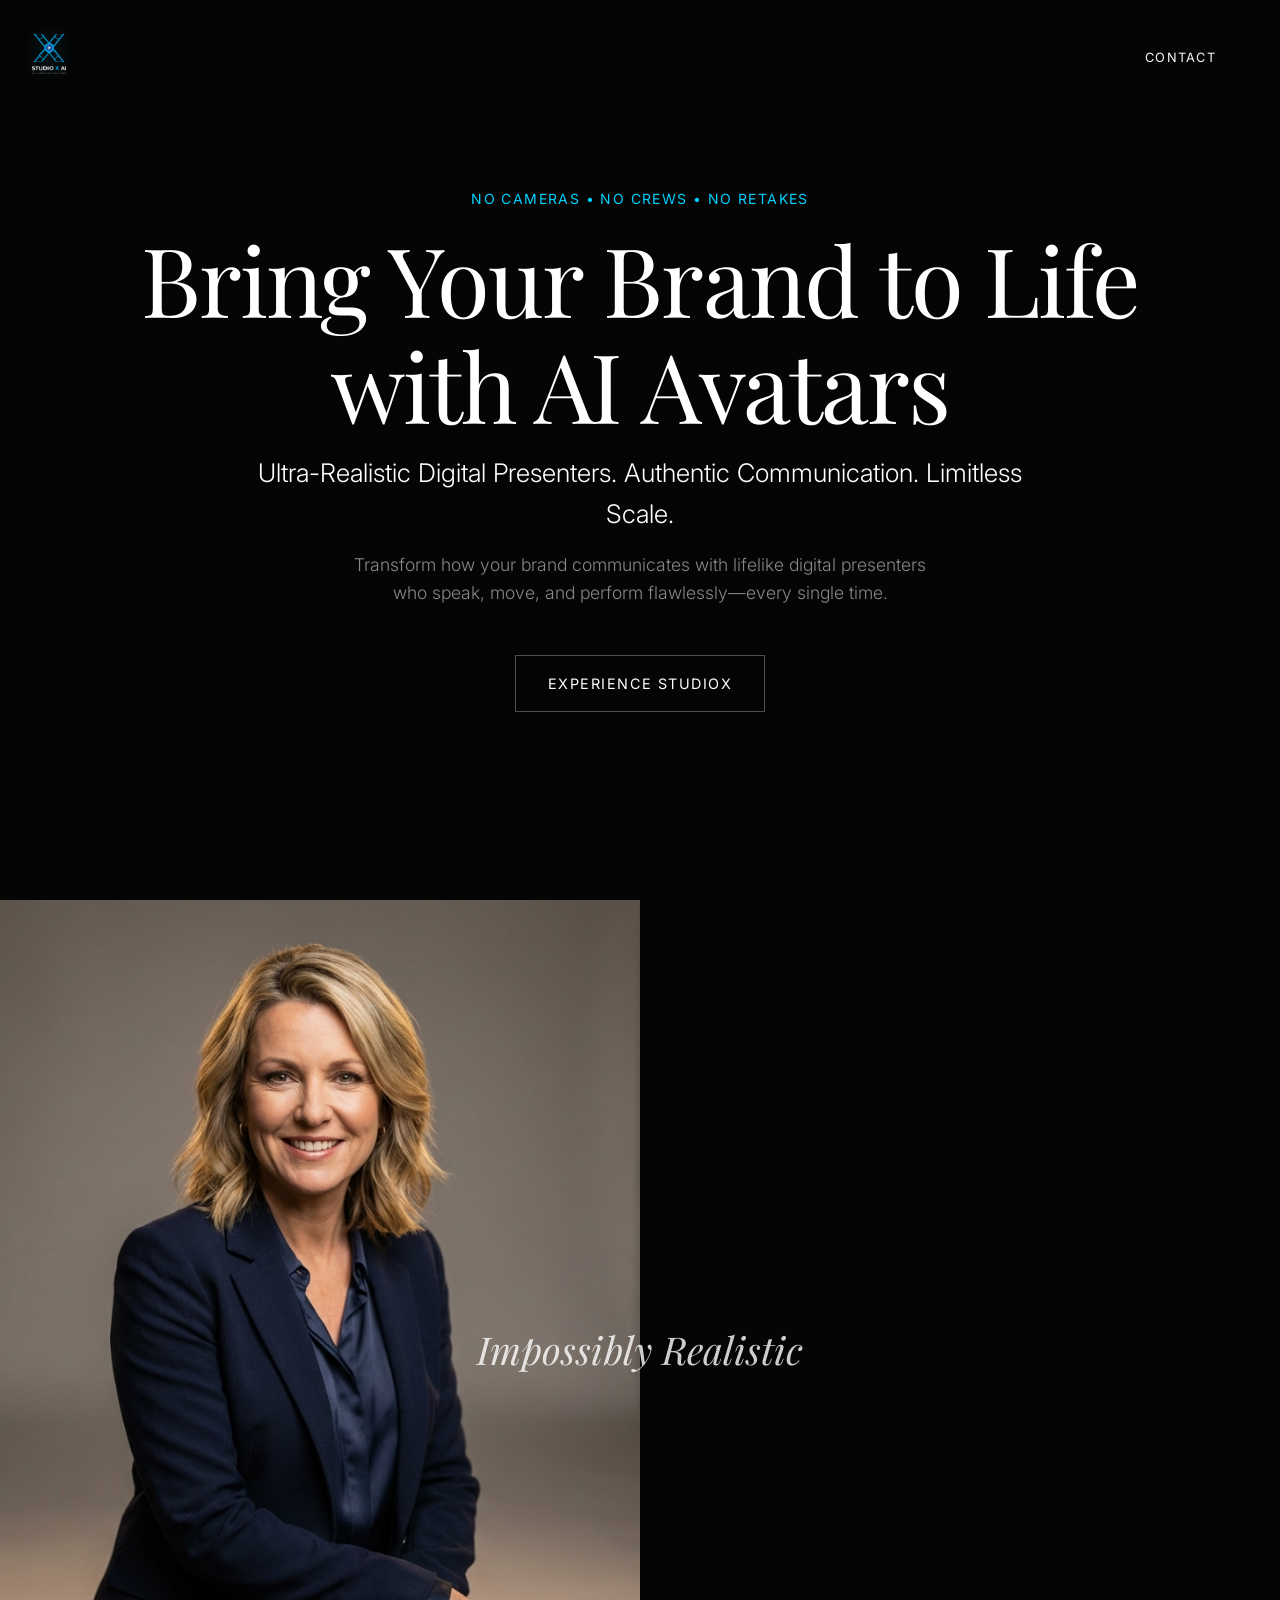
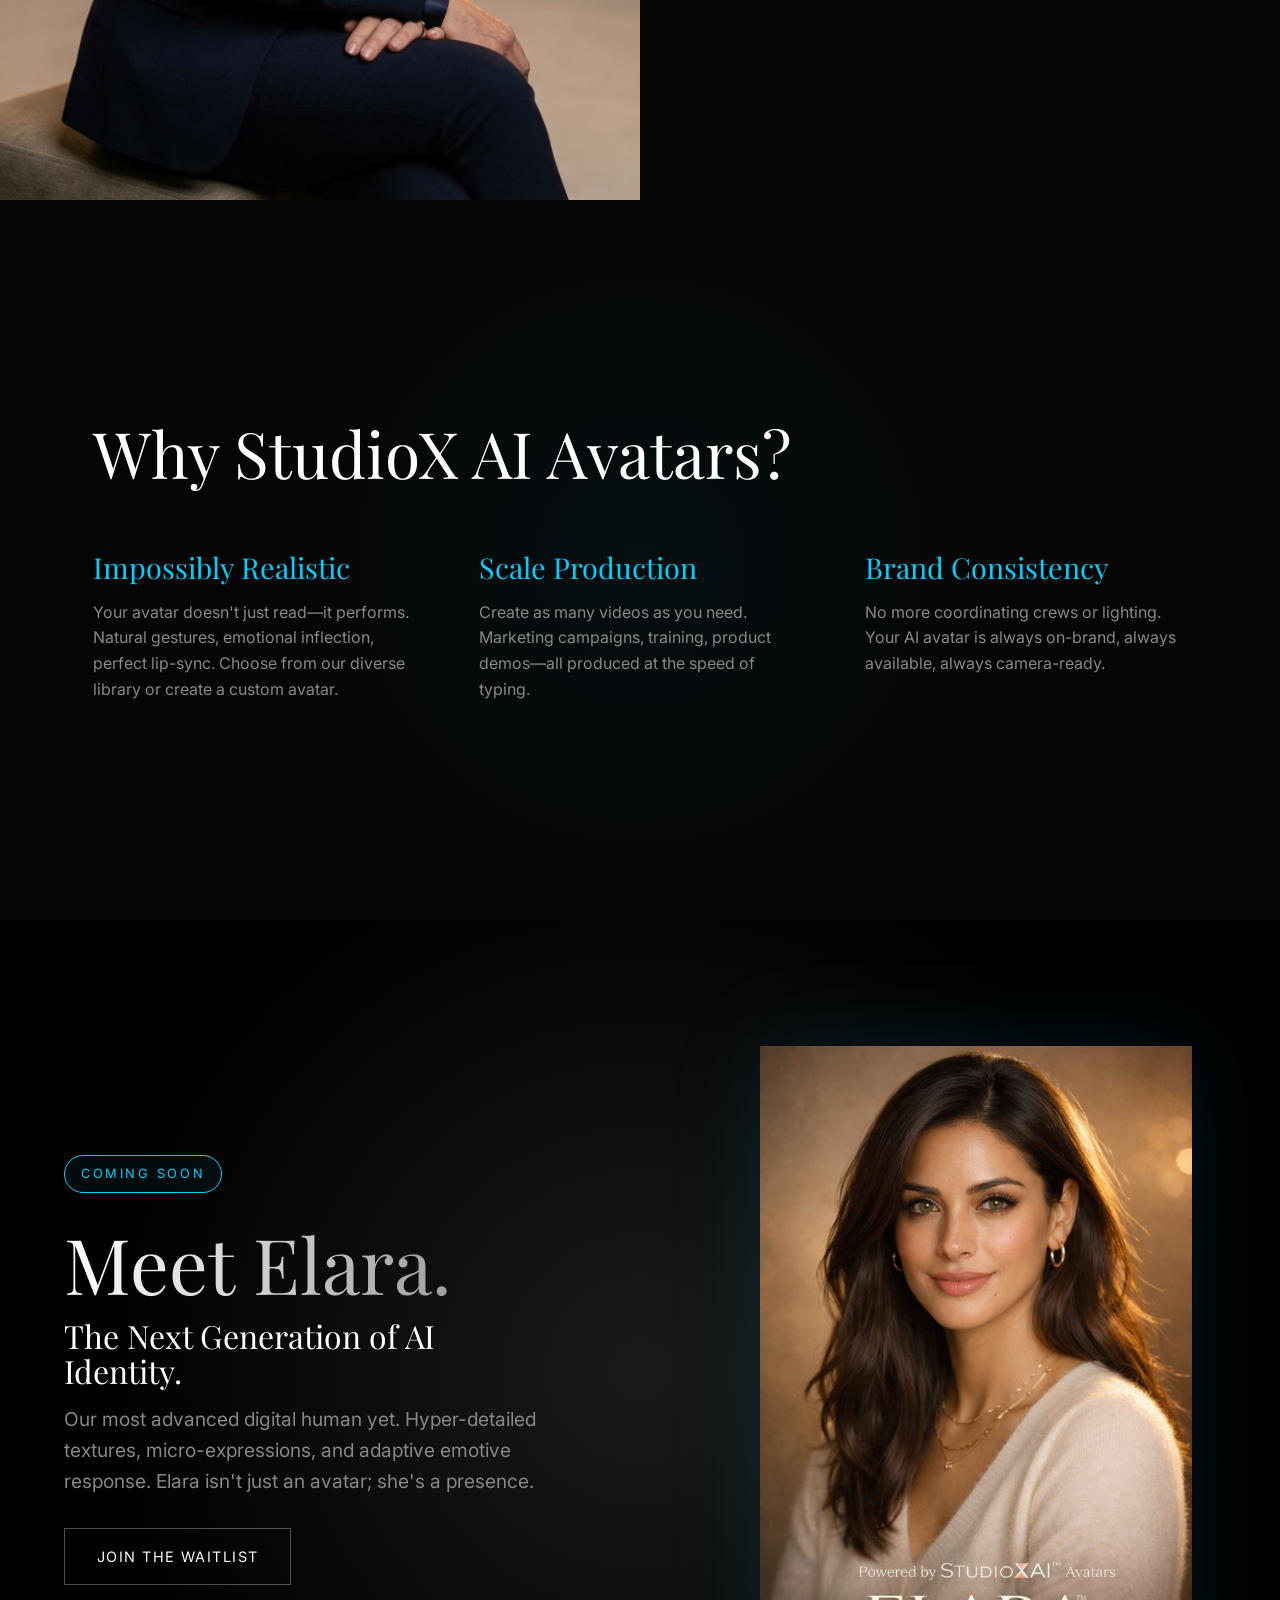
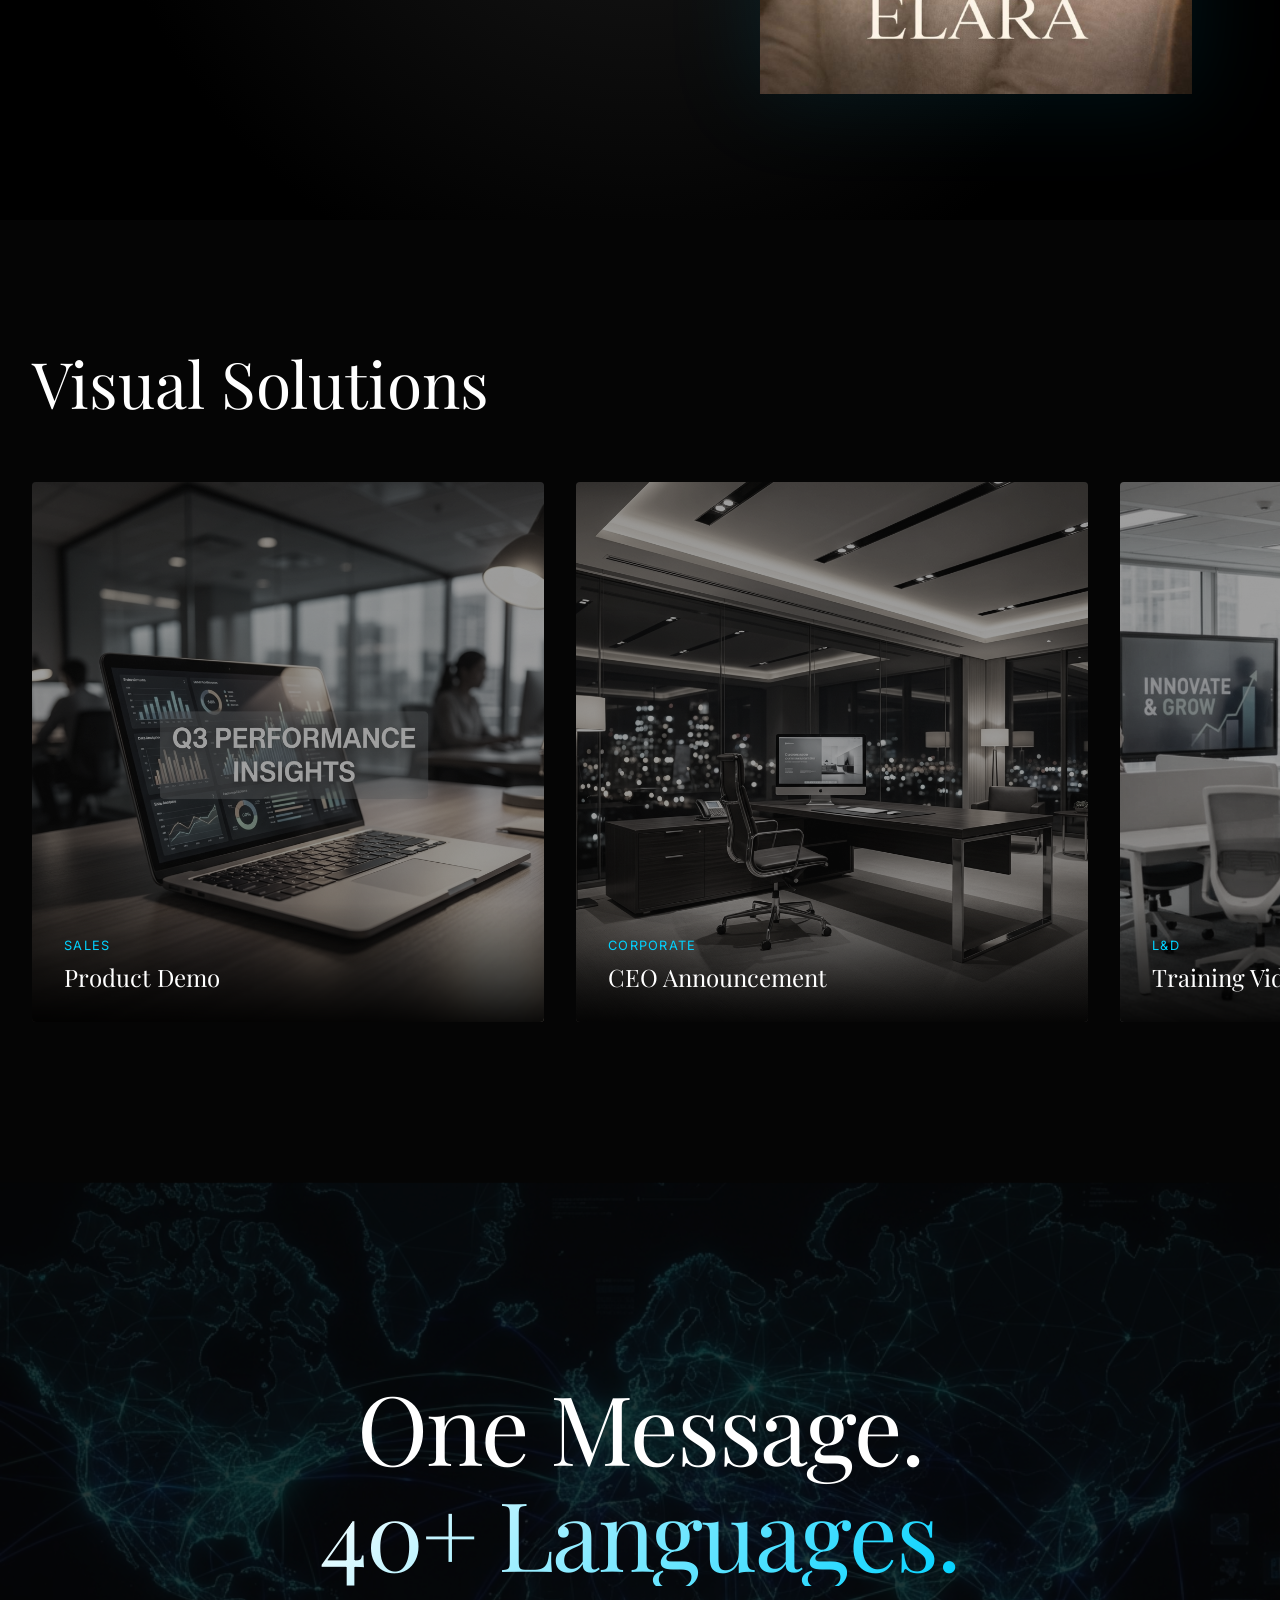
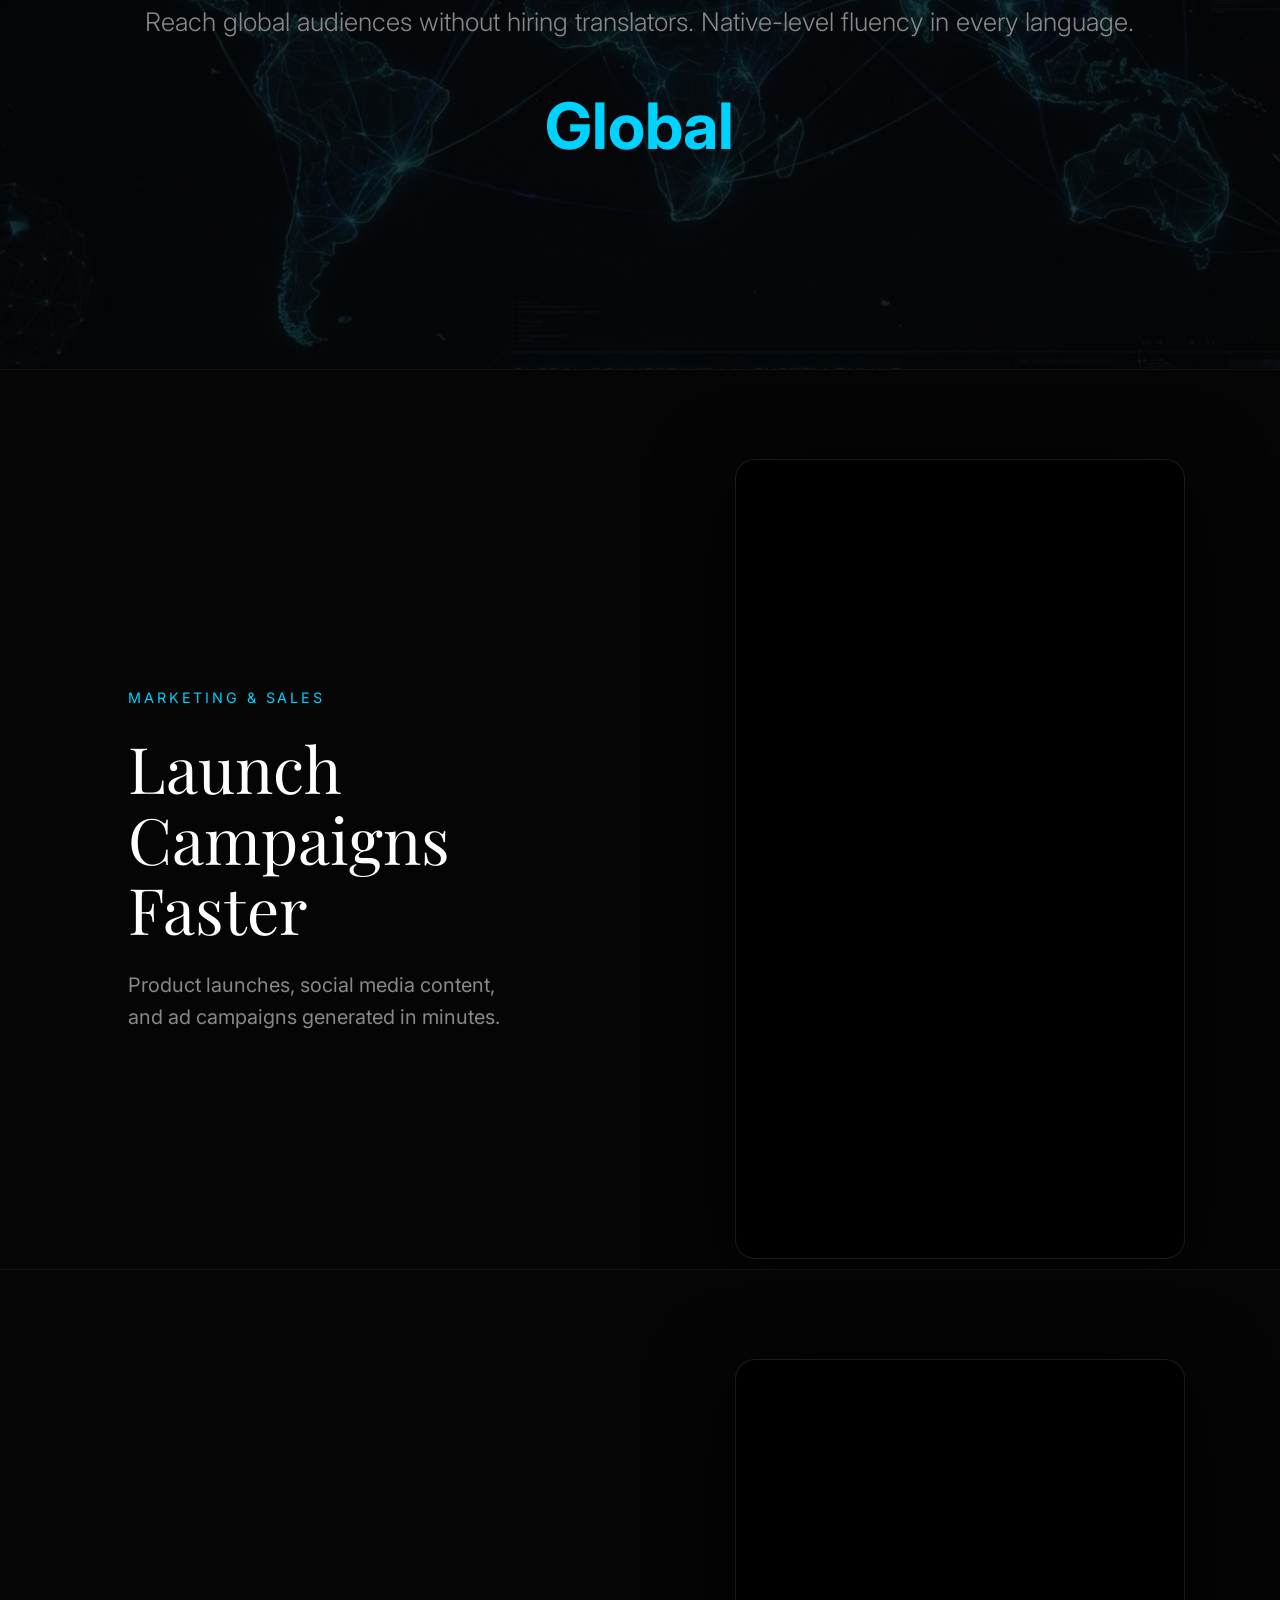
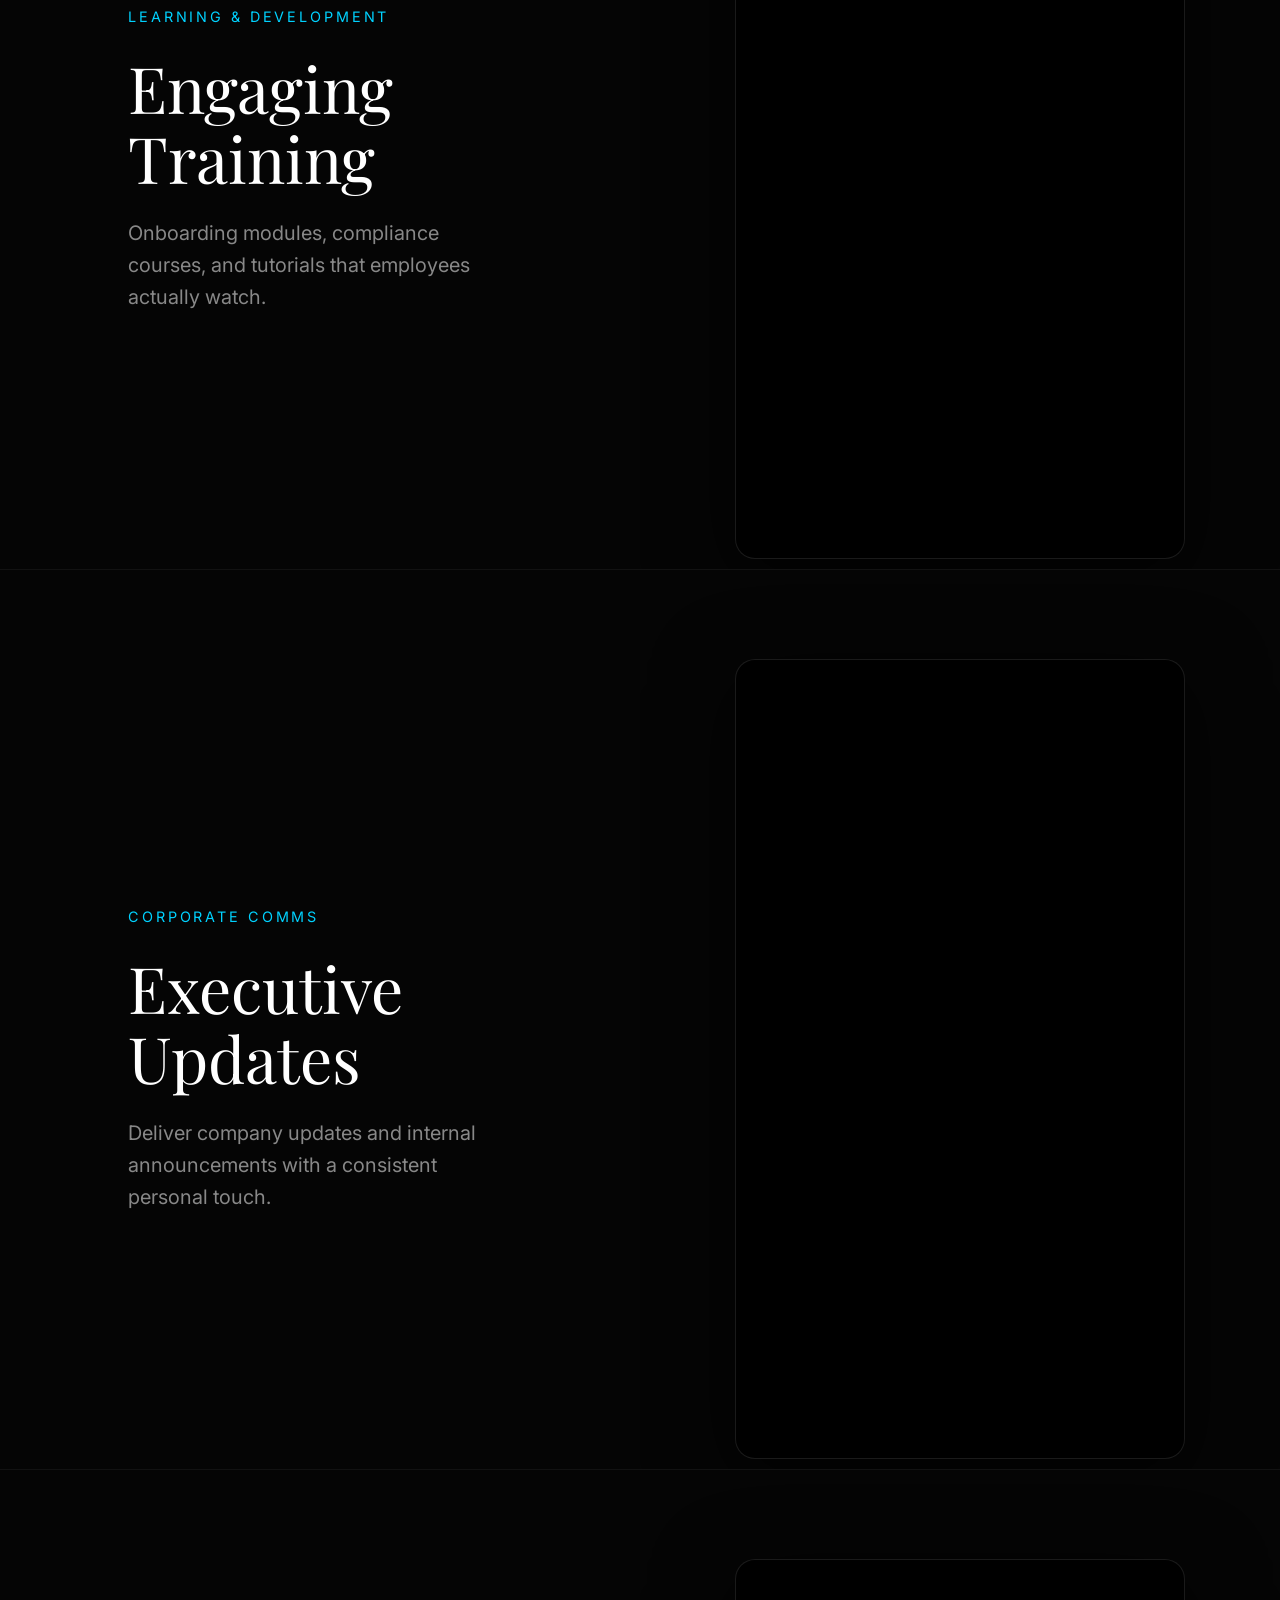
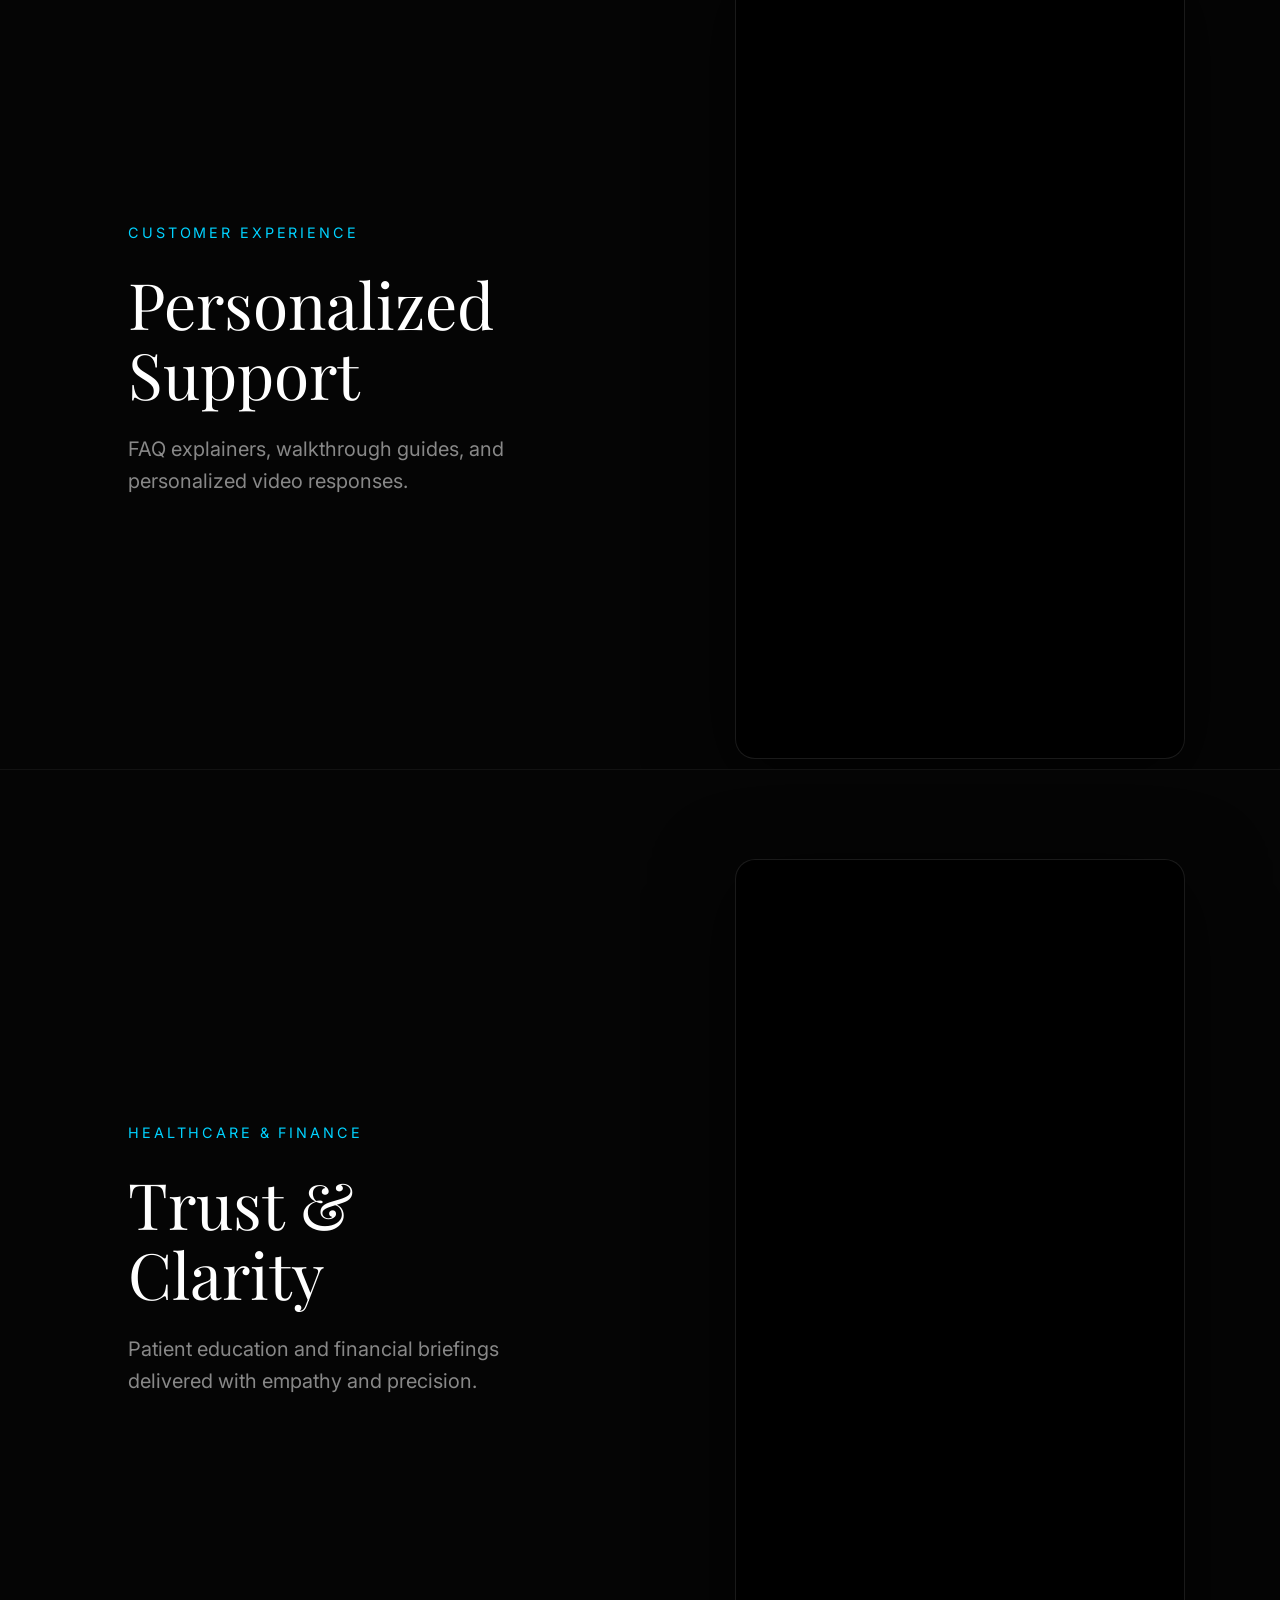
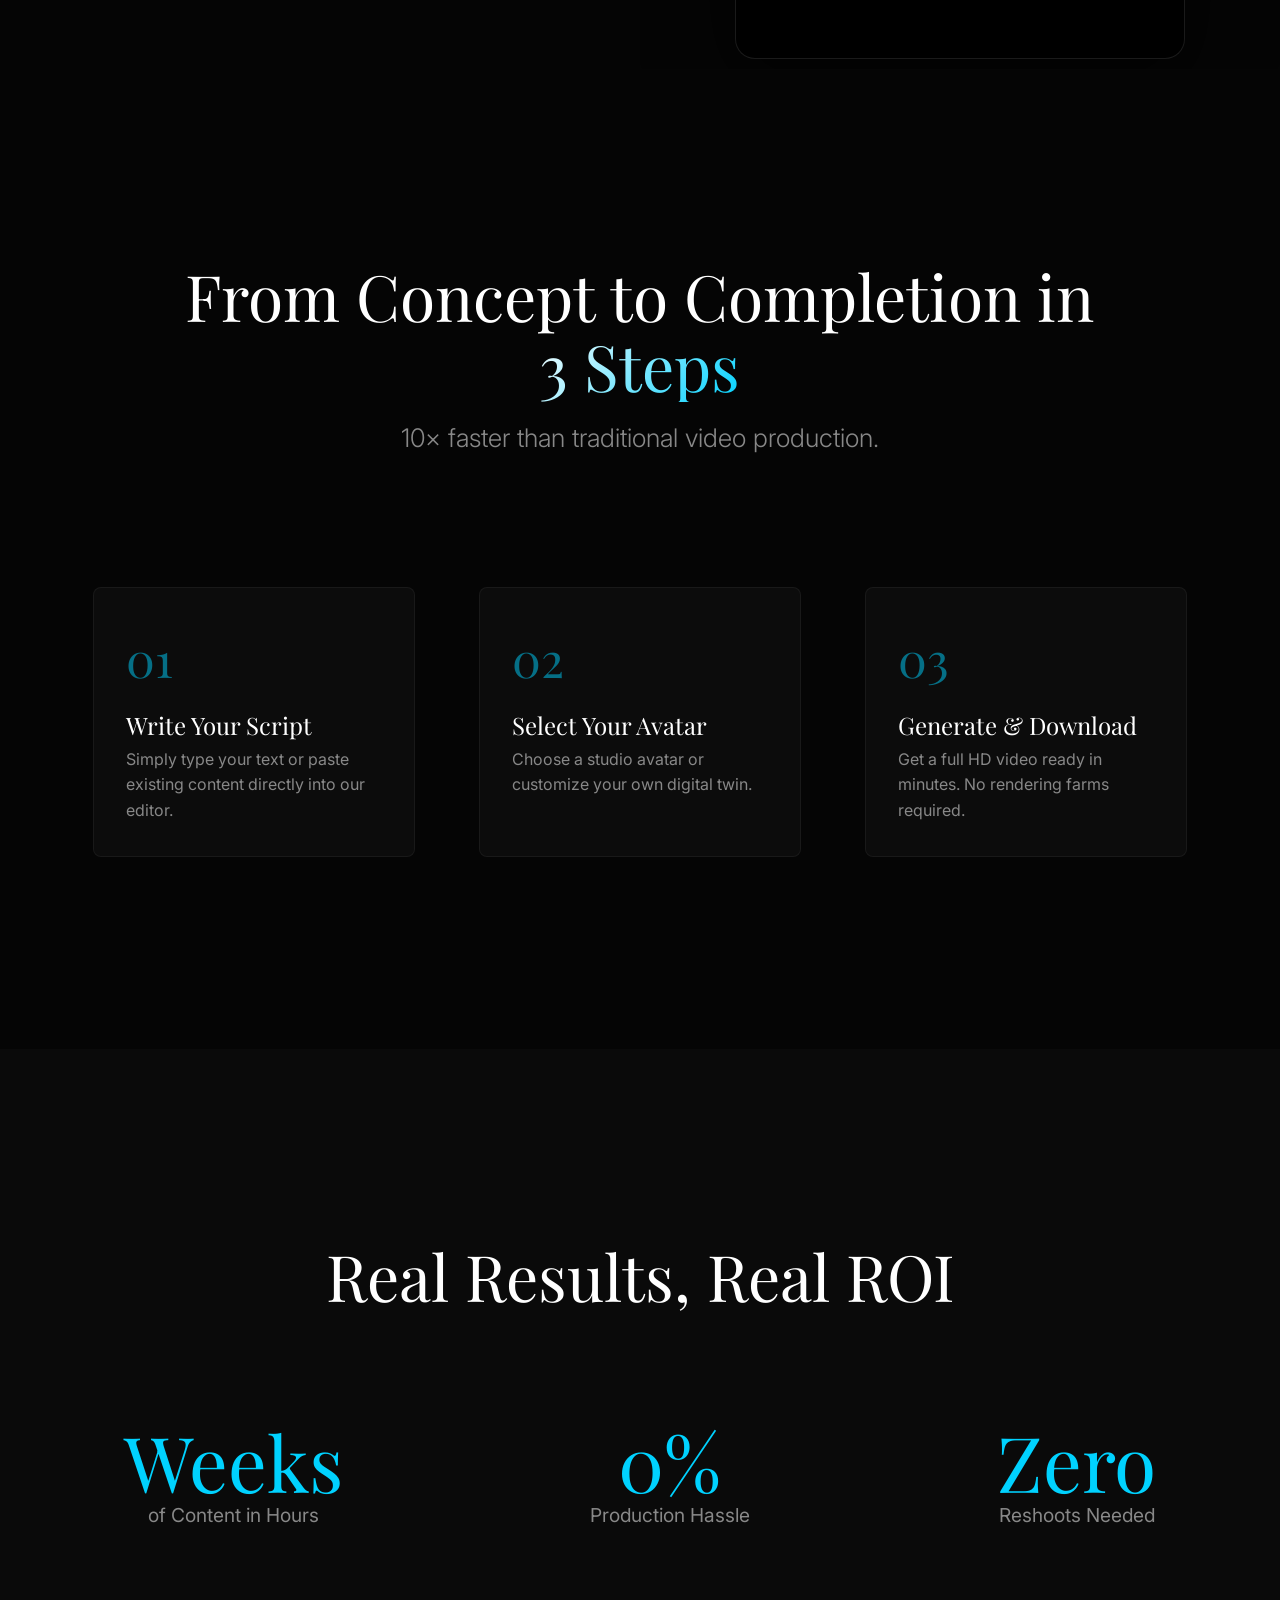
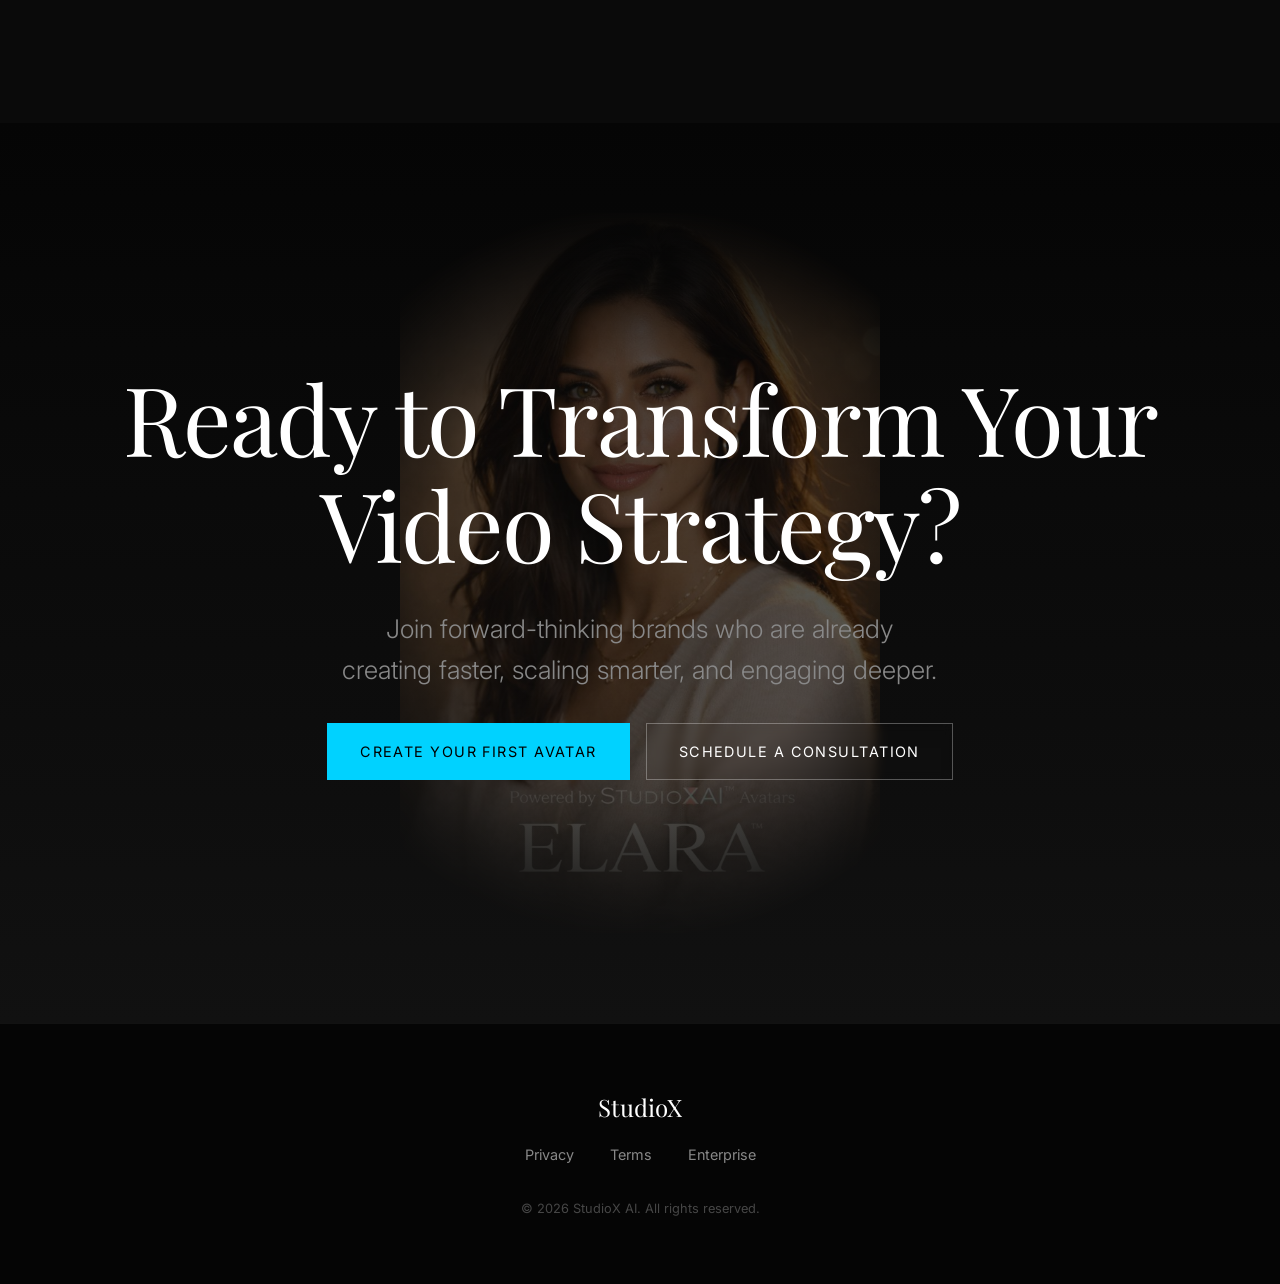
==== avatar-solutions.html @ aaeaa8c5 "first commit" ====
<!DOCTYPE html>
<html lang="en">
<head>
    <meta charset="UTF-8">
    <meta name="viewport" content="width=device-width, initial-scale=1.0">
    <title>StudioX AI Avatars | The Future of Digital Identity</title>
    <meta name="description" content="Ultra-realistic AI avatars for enterprise. Indistinguishable from reality.">
    
    <!-- Fonts -->
    <link rel="preconnect" href="https://fonts.googleapis.com">
    <link rel="preconnect" href="https://fonts.gstatic.com" crossorigin>
    <link href="https://fonts.googleapis.com/css2?family=Inter:wght@300;400;500&family=Playfair+Display:ital,wght@0,400;0,600;1,400&display=swap" rel="stylesheet">
    
    <!-- CSS -->
    <link rel="stylesheet" href="assets/css/avatar-landing.css">
    
    <!-- AOS Animation Library (Optional, using native CSS for now, can add later) -->
</head>
<body>

    <!-- Navigation -->
    <nav style="position: fixed; top: 0; left: 0; width: 100%; padding: 2rem; z-index: 100; display: flex; justify-content: space-between; align-items: center; mix-blend-mode: difference;">
        <a href="index.html" class="logo-link">
            <img src="assets/images/logo.png" alt="StudioX Logo" class="logo-img">
        </a>
        <a href="#contact" class="btn-primary" style="border: none; font-size: 0.8rem;">Contact</a>
    </nav>

    <!-- SECTION 1: HERO (Opening Scene) -->
    <section class="section-fullscreen">
        <!-- Background Video -->
        <video autoplay muted loop playsinline class="video-bg" style="opacity: 0.5;">
            <!-- Using existing video asset -->
            <source src="assets/Rosa_Video 1.mp4" type="video/mp4">
        </video>
        
        <!-- Film Grain Overlay Effect (CSS only) -->
        <div class="overlay" style="background: linear-gradient(180deg, rgba(5,5,5,0.3) 0%, rgba(5,5,5,1) 100%);"></div>

        <div class="container" style="text-align: center;">
            <p class="text-micro fade-in delay-100">No Cameras • No Crews • No Retakes</p>
            <h1 class="text-display fade-in delay-200" style="margin: 1rem 0;">
                Bring Your Brand to Life<br>with AI Avatars
            </h1>
            <p class="text-subhead fade-in delay-300" style="max-width: 800px; margin: 0 auto 1rem auto; color: #fff;">
                Ultra-Realistic Digital Presenters. Authentic Communication. Limitless Scale.
            </p>
             <p class="text-subhead fade-in delay-500" style="max-width: 600px; margin: 0 auto 3rem auto; font-size: 1.1rem; opacity: 0.8;">
                Transform how your brand communicates with lifelike digital presenters who speak, move, and perform flawlessly—every single time.
            </p>
            <div class="fade-in delay-500">
                <a href="#experience" class="btn-primary">Experience StudioX</a>
            </div>
        </div>
    </section>

    <!-- SECTION 2: REALISM MOMENT -->
    <section id="realism" class="section-fullscreen" style="height: auto; min-height: 100vh;">
        <div class="split-screen">
            <!-- Left: Human -->
            <div class="split-panel">
                <!-- Real Human Portrait -->
                <img src="assets/images/real_human_portrait.png" alt="Real Presenter">
                <div class="split-label">Real Human</div>
            </div>
            
            <!-- Right: AI Avatar -->
            <div class="split-panel">
                <!-- Using video for the AI side to show motion -->
                <video autoplay muted loop playsinline>
                    <source src="assets/sarah video.mp4" type="video/mp4">
                </video>
                <div class="split-label">AI Avatar</div>
            </div>

            <!-- Center Overlay Text -->
            <div class="realism-overlay">
                <p class="realism-text">Impossibly Realistic</p>
            </div>
        </div>
    </section>

    <!-- SECTION 3: WHY STUDIOX -->
    <section id="intro" class="intro-section" style="flex-direction: column; text-align: left; align-items: flex-start;">
        <div class="abstract-bg"></div>
        <div class="container">
            <h2 class="text-headline fade-in" style="margin-bottom: var(--spacing-lg);">Why StudioX AI Avatars?</h2>
            
            <div style="display: grid; grid-template-columns: repeat(auto-fit, minmax(300px, 1fr)); gap: var(--spacing-lg);">
                <div class="fade-in delay-100">
                    <h3 style="font-family: var(--font-serif); font-size: 1.8rem; margin-bottom: 1rem; color: var(--color-accent);">Impossibly Realistic</h3>
                    <p style="color: var(--color-text-muted);">Your avatar doesn't just read—it performs. Natural gestures, emotional inflection, perfect lip-sync. Choose from our diverse library or create a custom avatar.</p>
                </div>
                
                <div class="fade-in delay-200">
                    <h3 style="font-family: var(--font-serif); font-size: 1.8rem; margin-bottom: 1rem; color: var(--color-accent);">Scale Production</h3>
                    <p style="color: var(--color-text-muted);">Create as many videos as you need. Marketing campaigns, training, product demos—all produced at the speed of typing.</p>
                </div>

                <div class="fade-in delay-300">
                    <h3 style="font-family: var(--font-serif); font-size: 1.8rem; margin-bottom: 1rem; color: var(--color-accent);">Brand Consistency</h3>
                    <p style="color: var(--color-text-muted);">No more coordinating crews or lighting. Your AI avatar is always on-brand, always available, always camera-ready.</p>
                </div>
            </div>
        </div>
    </section>

    <!-- SECTION: INTRODUCING ELARA -->
    <section class="elara-section">
        <div class="elara-content">
            <div class="elara-text-content fade-in">
                <span class="elara-badge">Coming Soon</span>
                <h2 class="elara-title">Meet Elara.</h2>
                <h3 class="text-headline" style="font-size: 2rem; margin-bottom: 1rem; color: #fff;">The Next Generation of AI Identity.</h3>
                <p class="elara-desc">
                    Our most advanced digital human yet. Hyper-detailed textures, micro-expressions, and adaptive emotive response. Elara isn't just an avatar; she's a presence.
                </p>
                <a href="#notify" class="btn-primary">Join the Waitlist</a>
            </div>
            <div class="elara-image-wrapper fade-in delay-200">
                <img src="assets/images/elara_avatar.png" alt="Elara AI Avatar" class="elara-image">
            </div>
        </div>
    </section>

    <!-- SECTION 4: AVATAR VIDEO GALLERY -->
    <section id="gallery" class="gallery-section">
        <div class="gallery-header">
            <h2 class="text-headline">Visual Solutions</h2>
        </div>
        
        <div class="gallery-track">
            <!-- Item 1 -->
            <div class="gallery-item">
                <video muted loop playsinline poster="assets/images/thumb_product_demo.png">
                    <source src="assets/Rosa_Video 1.mp4" type="video/mp4">
                </video>
                <div class="gallery-content">
                    <span class="gallery-category">Sales</span>
                    <h3 class="gallery-title">Product Demo</h3>
                </div>
            </div>

            <!-- Item 2 -->
            <div class="gallery-item">
                <video muted loop playsinline poster="assets/images/thumb_ceo_office.png">
                    <source src="assets/sarah video.mp4" type="video/mp4">
                </video>
                <div class="gallery-content">
                    <span class="gallery-category">Corporate</span>
                    <h3 class="gallery-title">CEO Announcement</h3>
                </div>
            </div>

            <!-- Item 3 -->
            <div class="gallery-item">
                <video muted loop playsinline poster="assets/images/thumb_training_modern.png">
                    <source src="assets/Rosa_Video 1.mp4" type="video/mp4">
                </video>
                <div class="gallery-content">
                    <span class="gallery-category">L&D</span>
                    <h3 class="gallery-title">Training Video</h3>
                </div>
            </div>

            <!-- Item 4 -->
            <div class="gallery-item">
                <video muted loop playsinline poster="assets/images/thumb_healthcare_modern.png">
                    <source src="assets/sarah video.mp4" type="video/mp4">
                </video>
                <div class="gallery-content">
                    <span class="gallery-category">Health</span>
                    <h3 class="gallery-title">Healthcare Exp.</h3>
                </div>
            </div>
        </div>
    </section>

    <!-- SECTION 5: GLOBAL SCALE -->
    <section class="scale-section">
        <img src="assets/images/global_network_bg.png" alt="World Map" class="map-bg">
        <div class="scale-content container">
            <h2 class="text-display" style="margin-bottom: 1rem;">One Message.<br><span class="text-gradient">40+ Languages.</span></h2>
            <p class="text-subhead" style="margin-bottom: 2rem;">Reach global audiences without hiring translators. Native-level fluency in every language.</p>
            <div style="font-size: 4rem; font-weight: 700; color: var(--color-accent);">Global</div>
        </div>
    </section>

    <!-- SECTION 6: USE CASE SCENES (REDESIGN: SPLIT CARD) -->
    <div class="use-case-wrapper">
        <!-- Scene 1: Marketing & Sales -->
        <section class="use-case-panel">
            <div class="use-case-bg-blur">
                <video autoplay muted loop playsinline>
                    <source src="assets/sarah video.mp4" type="video/mp4">
                </video>
            </div>
            
            <div class="use-case-grid">
                <!-- Left: Text -->
                <div class="use-case-text-col fade-in">
                    <span class="use-case-label">Marketing & Sales</span>
                    <h2 class="text-headline">Launch Campaigns Faster</h2>
                    <p>Product launches, social media content, and ad campaigns generated in minutes.</p>
                </div>
                <!-- Right: Video Card -->
                <div class="use-case-card-col fade-in delay-200">
                    <div class="use-case-video-card">
                        <video autoplay muted loop playsinline>
                            <source src="assets/sarah video.mp4" type="video/mp4">
                        </video>
                    </div>
                </div>
            </div>
        </section>

        <!-- Scene 2: Learning & Development -->
        <section class="use-case-panel">
            <div class="use-case-bg-blur">
                <video autoplay muted loop playsinline>
                    <source src="assets/Rosa_Video 1.mp4" type="video/mp4">
                </video>
            </div>
            
            <div class="use-case-grid">
                <!-- Left: Text -->
                <div class="use-case-text-col fade-in">
                    <span class="use-case-label">Learning & Development</span>
                    <h2 class="text-headline">Engaging Training</h2>
                    <p>Onboarding modules, compliance courses, and tutorials that employees actually watch.</p>
                </div>
                <!-- Right: Video Card -->
                <div class="use-case-card-col fade-in delay-200">
                    <div class="use-case-video-card">
                        <video autoplay muted loop playsinline>
                            <source src="assets/Rosa_Video 1.mp4" type="video/mp4">
                        </video>
                    </div>
                </div>
            </div>
        </section>

        <!-- Scene 3: Corporate Comms -->
        <section class="use-case-panel">
            <div class="use-case-bg-blur">
                <video autoplay muted loop playsinline>
                    <source src="assets/sarah video.mp4" type="video/mp4">
                </video>
            </div>
            
            <div class="use-case-grid">
                <!-- Left: Text -->
                <div class="use-case-text-col fade-in">
                    <span class="use-case-label">Corporate Comms</span>
                    <h2 class="text-headline">Executive Updates</h2>
                    <p>Deliver company updates and internal announcements with a consistent personal touch.</p>
                </div>
                <!-- Right: Video Card -->
                <div class="use-case-card-col fade-in delay-200">
                    <div class="use-case-video-card">
                        <video autoplay muted loop playsinline>
                            <source src="assets/sarah video.mp4" type="video/mp4">
                        </video>
                    </div>
                </div>
            </div>
        </section>

        <!-- Scene 4: Customer Experience -->
        <section class="use-case-panel">
            <div class="use-case-bg-blur">
                <video autoplay muted loop playsinline>
                    <source src="assets/Rosa_Video 1.mp4" type="video/mp4">
                </video>
            </div>
            
            <div class="use-case-grid">
                <!-- Left: Text -->
                <div class="use-case-text-col fade-in">
                    <span class="use-case-label">Customer Experience</span>
                    <h2 class="text-headline">Personalized Support</h2>
                    <p>FAQ explainers, walkthrough guides, and personalized video responses.</p>
                </div>
                <!-- Right: Video Card -->
                <div class="use-case-card-col fade-in delay-200">
                    <div class="use-case-video-card">
                        <video autoplay muted loop playsinline>
                            <source src="assets/Rosa_Video 1.mp4" type="video/mp4">
                        </video>
                    </div>
                </div>
            </div>
        </section>

        <!-- Scene 5: Healthcare & Finance -->
        <section class="use-case-panel">
            <div class="use-case-bg-blur">
                <video autoplay muted loop playsinline>
                    <source src="assets/sarah video.mp4" type="video/mp4">
                </video>
            </div>
            
            <div class="use-case-grid">
                <!-- Left: Text -->
                <div class="use-case-text-col fade-in">
                    <span class="use-case-label">Healthcare & Finance</span>
                    <h2 class="text-headline">Trust & Clarity</h2>
                    <p>Patient education and financial briefings delivered with empathy and precision.</p>
                </div>
                <!-- Right: Video Card -->
                <div class="use-case-card-col fade-in delay-200">
                    <div class="use-case-video-card">
                        <video autoplay muted loop playsinline>
                            <source src="assets/sarah video.mp4" type="video/mp4">
                        </video>
                    </div>
                </div>
            </div>
        </section>
    </div>

    <!-- SECTION 7: HOW IT WORKS -->
    <section class="steps-section">
        <div class="container">
            <h2 class="text-headline">From Concept to Completion in <span class="text-gradient">3 Steps</span></h2>
            <p class="text-subhead" style="margin-top: 1rem;">10× faster than traditional video production.</p>
            
            <div class="steps-grid">
                <div class="step-card fade-in delay-100">
                    <span class="step-number">01</span>
                    <h3 class="step-title">Write Your Script</h3>
                    <p style="color: var(--color-text-muted);">Simply type your text or paste existing content directly into our editor.</p>
                </div>
                <div class="step-card fade-in delay-200">
                    <span class="step-number">02</span>
                    <h3 class="step-title">Select Your Avatar</h3>
                    <p style="color: var(--color-text-muted);">Choose a studio avatar or customize your own digital twin.</p>
                </div>
                <div class="step-card fade-in delay-300">
                    <span class="step-number">03</span>
                    <h3 class="step-title">Generate & Download</h3>
                    <p style="color: var(--color-text-muted);">Get a full HD video ready in minutes. No rendering farms required.</p>
                </div>
            </div>
        </div>
    </section>

    <!-- SECTION 8: RESULTS -->
    <section class="results-section">
        <div class="container" style="width: 100%; text-align: center; margin-bottom: 3rem;">
            <h2 class="text-headline" style="color: #fff;">Real Results, Real ROI</h2>
        </div>
        <div class="result-item">
            <span class="result-number">Weeks</span>
            <span class="result-label">of Content in Hours</span>
        </div>
        <div class="result-item">
            <span class="result-number">0%</span>
            <span class="result-label">Production Hassle</span>
        </div>
        <div class="result-item">
            <span class="result-number">Zero</span>
            <span class="result-label">Reshoots Needed</span>
        </div>
    </section>

    <!-- SECTION 9: FINAL CTA -->
    <section class="cta-section">
        <!-- Background Avatar looking at camera -->
        <div class="cta-avatar-bg">
            <img src="assets/images/elara_avatar.png" alt="StudioX Avatar">
        </div>
        
        <div class="cta-content container">
            <h2 class="text-display" style="margin-bottom: 2rem;">Ready to Transform Your Video Strategy?</h2>
            <p class="text-subhead" style="margin-bottom: 2rem; max-width: 600px; margin-left: auto; margin-right: auto;">
                Join forward-thinking brands who are already creating faster, scaling smarter, and engaging deeper.
            </p>
            <div style="display: flex; gap: 1rem; justify-content: center; flex-wrap: wrap;">
                <a href="#" class="btn-primary" style="background: var(--color-accent); color: #000; border-color: var(--color-accent);">Create Your First Avatar</a>
                <a href="#" class="btn-primary">Schedule a Consultation</a>
            </div>
        </div>
    </section>

    <!-- FOOTER -->
    <footer class="site-footer">
        <span class="footer-logo">StudioX</span>
        <div class="footer-links">
            <a href="#">Privacy</a>
            <a href="#">Terms</a>
            <a href="#">Enterprise</a>
        </div>
        <p style="font-size: 0.8rem; margin-top: 2rem; opacity: 0.5;">&copy; 2026 StudioX AI. All rights reserved.</p>
    </footer>

    <!-- Scroll Animation Script -->
    <script>
        document.addEventListener('DOMContentLoaded', () => {
            const observerOptions = {
                root: null,
                rootMargin: '0px',
                threshold: 0.1
            };

            const observer = new IntersectionObserver((entries, observer) => {
                entries.forEach(entry => {
                    if (entry.isIntersecting) {
                        entry.target.style.animationPlayState = 'running';
                        entry.target.style.opacity = '1';
                        entry.target.style.transform = 'translateY(0)';
                        observer.unobserve(entry.target);
                    }
                });
            }, observerOptions);

            const fadeElements = document.querySelectorAll('.fade-in');
            fadeElements.forEach(el => {
                el.style.opacity = '0';
                el.style.transform = 'translateY(20px)';
                el.style.transition = 'opacity 0.8s ease-out, transform 0.8s ease-out';
                observer.observe(el);
            });
            
            // Also animate result numbers when in view
            const numberObserver = new IntersectionObserver((entries) => {
                entries.forEach(entry => {
                    if (entry.isIntersecting) {
                        entry.target.style.animation = 'fadeIn 1s forwards';
                        observer.unobserve(entry.target);
                    }
                });
            }, observerOptions);
            
            document.querySelectorAll('.result-item').forEach(el => {
                el.style.opacity = '0';
                numberObserver.observe(el);
            });
        });
    </script>
</body>
</html>
---- assets/css/avatar-landing.css ----
/* StudioX Avatar Solutions - Cinematic Landing Page */

:root {
    /* Colors */
    --color-bg: #050505;
    --color-text: #FFFFFF;
    --color-text-muted: #888888;
    --color-accent: #00D2FF;
    --color-accent-dim: rgba(0, 210, 255, 0.1);
    --color-overlay: rgba(0, 0, 0, 0.7);

    /* Typography */
    --font-serif: 'Playfair Display', serif;
    --font-sans: 'Inter', sans-serif;

    /* Spacing */
    --spacing-xs: 0.5rem;
    --spacing-sm: 1rem;
    --spacing-md: 2rem;
    --spacing-lg: 4rem;
    --spacing-xl: 8rem;
    --spacing-xxl: 12rem;
}

*, *::before, *::after {
    box-sizing: border-box;
    margin: 0;
    padding: 0;
}

html {
    scroll-behavior: smooth;
    font-size: 16px;
}

body {
    background-color: var(--color-bg);
    color: var(--color-text);
    font-family: var(--font-sans);
    line-height: 1.6;
    overflow-x: hidden;
    -webkit-font-smoothing: antialiased;
}

/* Typography Utility Classes */
h1, h2, h3, h4, h5, h6 {
    font-family: var(--font-serif);
    font-weight: 400;
    line-height: 1.1;
}

.text-display {
    font-size: clamp(3rem, 8vw, 6rem);
    letter-spacing: -0.02em;
}

.text-headline {
    font-size: clamp(2rem, 5vw, 4rem);
}

.text-subhead {
    font-family: var(--font-sans);
    font-size: clamp(1.2rem, 2vw, 1.8rem);
    font-weight: 300;
    color: var(--color-text-muted);
}

.text-micro {
    font-family: var(--font-sans);
    font-size: 0.875rem;
    text-transform: uppercase;
    letter-spacing: 0.1em;
    color: var(--color-accent);
}

/* Layout Utilities */
.section-fullscreen {
    min-height: 100vh;
    width: 100%;
    position: relative;
    display: flex;
    flex-direction: column;
    justify-content: center;
    align-items: center;
    overflow: hidden;
}

.container {
    width: 90%;
    max-width: 1400px;
    margin: 0 auto;
    position: relative;
    z-index: 2;
}

/* Components */
.btn-primary {
    display: inline-block;
    padding: 1rem 2rem;
    background: transparent;
    border: 1px solid rgba(255, 255, 255, 0.3);
    color: var(--color-text);
    text-transform: uppercase;
    letter-spacing: 0.1em;
    font-size: 0.9rem;
    text-decoration: none;
    transition: all 0.3s ease;
    cursor: pointer;
    backdrop-filter: blur(5px);
}

.btn-primary:hover {
    border-color: var(--color-accent);
    color: var(--color-accent);
    background: var(--color-accent-dim);
}

/* Animations */
@keyframes fadeIn {
    from { opacity: 0; transform: translateY(20px); }
    to { opacity: 1; transform: translateY(0); }
}

.fade-in {
    animation: fadeIn 1s cubic-bezier(0.2, 0.8, 0.2, 1) forwards;
    opacity: 0;
}

.delay-100 { animation-delay: 0.1s; }
.delay-200 { animation-delay: 0.2s; }
.delay-300 { animation-delay: 0.3s; }
.delay-500 { animation-delay: 0.5s; }

/* Video background */
.video-bg {
    position: absolute;
    top: 0;
    left: 0;
    width: 100%;
    height: 100%;
    object-fit: cover;
    object-position: center 25%;
    z-index: 0;
    opacity: 0.6;
}

.overlay {
    position: absolute;
    top: 0;
    left: 0;
    width: 100%;
    height: 100%;
    background: radial-gradient(circle at center, rgba(5,5,5,0.2) 0%, var(--color-bg) 90%);
    z-index: 1;
}

/* Helper */
.hidden { display: none; }

/* SECTION 2: REALISM MOMENT */
.split-screen {
    display: flex;
    width: 100%;
    height: 100vh;
    position: relative;
    overflow: hidden;
}

.split-panel {
    flex: 1;
    position: relative;
    height: 100%;
    transition: flex 0.8s cubic-bezier(0.2, 0.8, 0.2, 1);
    overflow: hidden;
}

.split-panel img,
.split-panel video {
    width: 100%;
    height: 100%;
    object-fit: cover;
    object-position: center 25%; /* Fix for cut-off heads in videos */
    transition: transform 0.8s ease;
}

.split-panel:hover {
    flex: 1.5;
}

.split-panel:hover img,
.split-panel:hover video {
    transform: scale(1.05);
}

.split-label {
    position: absolute;
    bottom: 2rem;
    left: 2rem;
    font-family: var(--font-serif);
    font-size: 2rem;
    color: var(--color-text);
    opacity: 0;
    transform: translateY(20px);
    transition: all 0.5s ease;
    z-index: 2;
    text-shadow: 0 2px 10px rgba(0,0,0,0.5);
}

.split-panel:hover .split-label {
    opacity: 1;
    transform: translateY(0);
}

.realism-overlay {
    position: absolute;
    top: 50%;
    left: 50%;
    transform: translate(-50%, -50%);
    z-index: 10;
    text-align: center;
    pointer-events: none; /* Let clicks pass through to panels */
    width: 100%;
}

.realism-text {
    font-size: clamp(1.5rem, 3vw, 2.5rem);
    font-family: var(--font-serif);
    font-style: italic;
    mix-blend-mode: difference; /* Ensures visibility on light/dark */
    opacity: 0.8;
}

/* SECTION 3: WHAT STUDIOX IS */
.intro-section {
    padding: var(--spacing-xxl) var(--spacing-md);
    background: var(--color-bg);
    position: relative;
    overflow: hidden;
    display: flex;
    justify-content: center;
    align-items: center;
    min-height: 80vh;
}

.intro-text {
    font-family: var(--font-serif);
    font-size: clamp(2rem, 5vw, 4.5rem);
    line-height: 1.2;
    text-align: center;
    max-width: 1200px;
    z-index: 2;
    position: relative;
}

.intro-text span {
    color: var(--color-accent);
    font-style: italic;
}

.abstract-bg {
    position: absolute;
    top: 0;
    left: 0;
    width: 100%;
    height: 100%;
    z-index: 0;
    opacity: 0.3;
    pointer-events: none;
    /* Create a subtle animated gradient background */
    background: radial-gradient(circle at 50% 50%, rgba(0, 210, 255, 0.15) 0%, transparent 50%);
    animation: pulse-glow 5s infinite alternate;
}

@keyframes pulse-glow {
    0% { transform: scale(1); opacity: 0.2; }
    100% { transform: scale(1.2); opacity: 0.4; }
}

/* SECTION 5: GLOBAL SCALE */
.scale-section {
    padding: var(--spacing-xxl) var(--spacing-md);
    position: relative;
    text-align: center;
    overflow: hidden;
}

.map-bg {
    position: absolute;
    top: 50%;
    left: 50%;
    transform: translate(-50%, -50%);
    width: 100%;
    height: 100%;
    object-fit: cover;
    opacity: 0.2;
    z-index: 0;
}

.scale-content {
    position: relative;
    z-index: 2;
}

.text-gradient {
    background: linear-gradient(135deg, #FFFFFF 0%, var(--color-accent) 100%);
    background-clip: text;
    -webkit-background-clip: text;
    -webkit-text-fill-color: transparent;
    display: inline-block;
}

/* SECTION 6: USE CASE SCENES (REDESIGN: SPLIT CARD) */
.use-case-wrapper {
    position: relative;
    background: #000;
}

.use-case-panel {
    height: 100vh;
    width: 100%;
    position: sticky;
    top: 0;
    display: flex;
    align-items: center;
    justify-content: center;
    overflow: hidden;
    background: #050505;
    border-top: 1px solid rgba(255,255,255,0.05);
}

/* Blurred Background Ambient Effect */
.use-case-bg-blur {
    position: absolute;
    top: 0;
    left: 0;
    width: 100%;
    height: 100%;
    z-index: 0;
    opacity: 0.3;
    filter: blur(80px);
    transform: scale(1.2);
}

.use-case-bg-blur video {
    width: 100%;
    height: 100%;
    object-fit: cover;
}

/* Main Grid Container */
.use-case-grid {
    display: grid;
    grid-template-columns: 1fr 1fr;
    gap: var(--spacing-xl);
    width: 90%;
    max-width: 1400px;
    height: 80vh; /* Contain within viewport */
    align-items: center;
    position: relative;
    z-index: 2;
}

/* Text Side */
.use-case-text-col {
    padding: var(--spacing-lg);
    text-align: left;
}

.use-case-label {
    text-transform: uppercase;
    font-size: 0.9rem;
    letter-spacing: 0.2em;
    margin-bottom: 1.5rem;
    display: block;
    color: var(--color-accent);
}

.use-case-text-col h2 {
    font-size: clamp(2.5rem, 5vw, 4rem);
    margin-bottom: 1.5rem;
}

.use-case-text-col p {
    font-size: 1.25rem;
    color: var(--color-text-muted);
    max-width: 500px;
}

/* Video Card Side */
.use-case-card-col {
    height: 100%;
    display: flex;
    justify-content: center;
    align-items: center;
}

.use-case-video-card {
    width: 100%;
    max-width: 450px;
    aspect-ratio: 9/16; /* Portrait Ratio */
    background: #000;
    border-radius: 20px;
    overflow: hidden;
    position: relative;
    box-shadow: 0 20px 80px rgba(0,0,0,0.8);
    border: 1px solid rgba(255, 255, 255, 0.1);
}

.use-case-video-card video {
    width: 100%;
    height: 100%;
    object-fit: cover;
    object-position: center; /* Center is fine now because aspect ratio matches */
}

/* Mobile Responsive */
@media (max-width: 968px) {
    .use-case-grid {
        grid-template-columns: 1fr;
        height: auto;
        padding-top: 100px;
        padding-bottom: 50px;
        gap: var(--spacing-md);
        text-align: center;
    }

    .use-case-text-col {
        padding: 0;
        text-align: center;
    }

    .use-case-text-col p {
        margin: 0 auto;
    }

    .use-case-card-col {
        height: 60vh;
    }
}

/* SECTION: HOW IT WORKS (STEPS) */
.steps-section {
    padding: var(--spacing-xxl) var(--spacing-md);
    background: var(--color-bg);
    text-align: center;
}

.steps-grid {
    display: grid;
    grid-template-columns: repeat(auto-fit, minmax(300px, 1fr));
    gap: var(--spacing-lg);
    margin-top: var(--spacing-xl);
    max-width: 1200px;
    margin-left: auto;
    margin-right: auto;
}

.step-card {
    background: rgba(255,255,255,0.03);
    padding: var(--spacing-md);
    border: 1px solid rgba(255,255,255,0.05);
    border-radius: 8px;
    text-align: left;
    transition: transform 0.3s ease;
}

.step-card:hover {
    transform: translateY(-5px);
    border-color: var(--color-accent);
}

.step-number {
    font-family: var(--font-serif);
    font-size: 3rem;
    color: var(--color-accent);
    opacity: 0.5;
    margin-bottom: 1rem;
    display: block;
}

.step-title {
    font-size: 1.5rem;
    margin-bottom: 0.5rem;
    color: var(--color-text);
}

/* SECTION 7: SPEED & SCALE */
.speed-section {
    padding: var(--spacing-xl) var(--spacing-md);
    background: var(--color-bg);
    text-align: center;
}

.icon-grid {
    display: flex;
    justify-content: center;
    gap: var(--spacing-lg);
    margin-top: var(--spacing-lg);
}

.speed-item {
    text-align: center;
}

.speed-icon {
    font-size: 3rem;
    color: var(--color-accent);
    margin-bottom: 1rem;
    display: block;
}

/* SECTION 8: RESULTS */
.results-section {
    padding: var(--spacing-xxl) var(--spacing-md);
    background: #0a0a0a;
    display: flex;
    justify-content: space-around;
    align-items: center;
    flex-wrap: wrap;
    gap: var(--spacing-lg);
}

.result-item {
    text-align: center;
}

.result-number {
    font-size: clamp(3rem, 6vw, 5rem);
    font-family: var(--font-serif);
    color: var(--color-accent);
    line-height: 1;
    display: block;
}

.result-label {
    font-size: 1.2rem;
    color: var(--color-text-muted);
    margin-top: 0.5rem;
}

/* SECTION 9: FINAL CTA */
.cta-section {
    min-height: 100vh;
    display: flex;
    flex-direction: column;
    justify-content: center;
    align-items: center;
    position: relative;
    background: linear-gradient(180deg, var(--color-bg) 0%, #111 100%);
    text-align: center;
    padding: var(--spacing-md);
}

.cta-avatar-bg {
    position: absolute;
    top: 50%;
    left: 50%;
    transform: translate(-50%, -50%);
    width: 60%;
    height: 80%;
    opacity: 0.3;
    z-index: 0;
    pointer-events: none;
    mask-image: radial-gradient(circle, black 40%, transparent 70%);
    -webkit-mask-image: radial-gradient(circle, black 40%, transparent 70%);
}

.cta-avatar-bg img {
    width: 100%;
    height: 100%;
    object-fit: contain;
}

.cta-content {
    position: relative;
    z-index: 2;
}

/* FOOTER */
.site-footer {
    padding: var(--spacing-lg) var(--spacing-md);
    background: var(--color-bg);
    border-top: 1px solid rgba(255,255,255,0.05);
    text-align: center;
    color: var(--color-text-muted);
}

.footer-logo {
    font-family: var(--font-serif);
    font-size: 1.5rem;
    color: var(--color-text);
    margin-bottom: 1rem;
    display: block;
}

.footer-links a {
    color: var(--color-text-muted);
    margin: 0 1rem;
    text-decoration: none;
    font-size: 0.9rem;
    transition: color 0.3s ease;
}

.footer-links a:hover {
    color: var(--color-accent);
}
.gallery-section {
    background: var(--color-bg);
    padding: var(--spacing-xl) 0;
    overflow: hidden;
    position: relative;
}

.gallery-header {
    padding: 0 var(--spacing-md);
    margin-bottom: var(--spacing-lg);
    max-width: 1400px;
    margin-left: auto;
    margin-right: auto;
}

.gallery-track {
    display: flex;
    gap: var(--spacing-md);
    padding: 0 var(--spacing-md);
    overflow-x: auto;
    scroll-snap-type: x mandatory;
    padding-bottom: var(--spacing-md); /* Space for scrollbar if visible */
    scrollbar-width: none; /* Firefox */
}

.gallery-track::-webkit-scrollbar {
    display: none; /* Chrome/Safari */
}

.gallery-item {
    flex: 0 0 40vw; /* Shows part of next item to encourage scroll */
    min-width: 300px;
    height: 60vh;
    position: relative;
    border-radius: 4px;
    overflow: hidden;
    scroll-snap-align: center;
    cursor: pointer;
    background: #111;
}

.gallery-item video {
    width: 100%;
    height: 100%;
    object-fit: cover;
    opacity: 0.6;
    transition: all 0.5s ease;
    filter: grayscale(80%);
}

.gallery-item:hover video {
    opacity: 1;
    transform: scale(1.05);
    filter: grayscale(0%);
}

.gallery-content {
    position: absolute;
    bottom: 0;
    left: 0;
    width: 100%;
    padding: var(--spacing-md);
    background: linear-gradient(to top, rgba(0,0,0,0.9), transparent);
    z-index: 2;
}

.gallery-category {
    font-size: 0.8rem;
    text-transform: uppercase;
    letter-spacing: 0.1em;
    color: var(--color-accent);
    margin-bottom: 0.5rem;
    display: block;
}

.gallery-title {
    font-family: var(--font-serif);
    font-size: 1.5rem;
    color: var(--color-text);
}

/* SECTION: INTRODUCING ELARA */
.elara-section {
    position: relative;
    min-height: 100vh;
    display: flex;
    align-items: center;
    justify-content: center;
    background: radial-gradient(circle at center, #1a1a1a 0%, #000 70%);
    overflow: hidden;
}

.elara-content {
    display: flex;
    align-items: center;
    justify-content: center;
    gap: var(--spacing-xxl);
    width: 90%;
    max-width: 1400px;
    position: relative;
    z-index: 2;
}

.elara-image-wrapper {
    flex: 1;
    position: relative;
    display: flex;
    justify-content: center;
}

.elara-image {
    max-height: 80vh;
    object-fit: contain;
    filter: drop-shadow(0 0 50px rgba(0, 210, 255, 0.1));
    transform: scale(0.9);
    transition: transform 1s ease;
}

.elara-section:hover .elara-image {
    transform: scale(0.95);
}

.elara-text-content {
    flex: 1;
    text-align: left;
}

.elara-badge {
    display: inline-block;
    padding: 0.5rem 1rem;
    border: 1px solid var(--color-accent);
    color: var(--color-accent);
    text-transform: uppercase;
    letter-spacing: 0.2em;
    font-size: 0.8rem;
    margin-bottom: 2rem;
    border-radius: 50px;
    background: rgba(0, 210, 255, 0.05);
}

.elara-title {
    font-family: var(--font-serif);
    font-size: clamp(3rem, 6vw, 5rem);
    line-height: 1;
    margin-bottom: 1rem;
    background: linear-gradient(to right, #fff, #888);
    -webkit-background-clip: text;
    -webkit-text-fill-color: transparent;
}

.elara-desc {
    font-size: 1.2rem;
    color: var(--color-text-muted);
    margin-bottom: 2rem;
    max-width: 500px;
}

@media (max-width: 968px) {
    .elara-content {
        flex-direction: column;
        text-align: center;
        padding: var(--spacing-xl) 0;
    }
    
    .elara-text-content {
        text-align: center;
    }
    
    .elara-image {
        max-height: 50vh;
    }
}

/* Navigation Logo */
.logo-img {
    height: 40px;
    width: auto;
    object-fit: contain;
    filter: drop-shadow(0 0 10px rgba(0, 210, 255, 0.3)); /* Extended glow for better visibility */
}
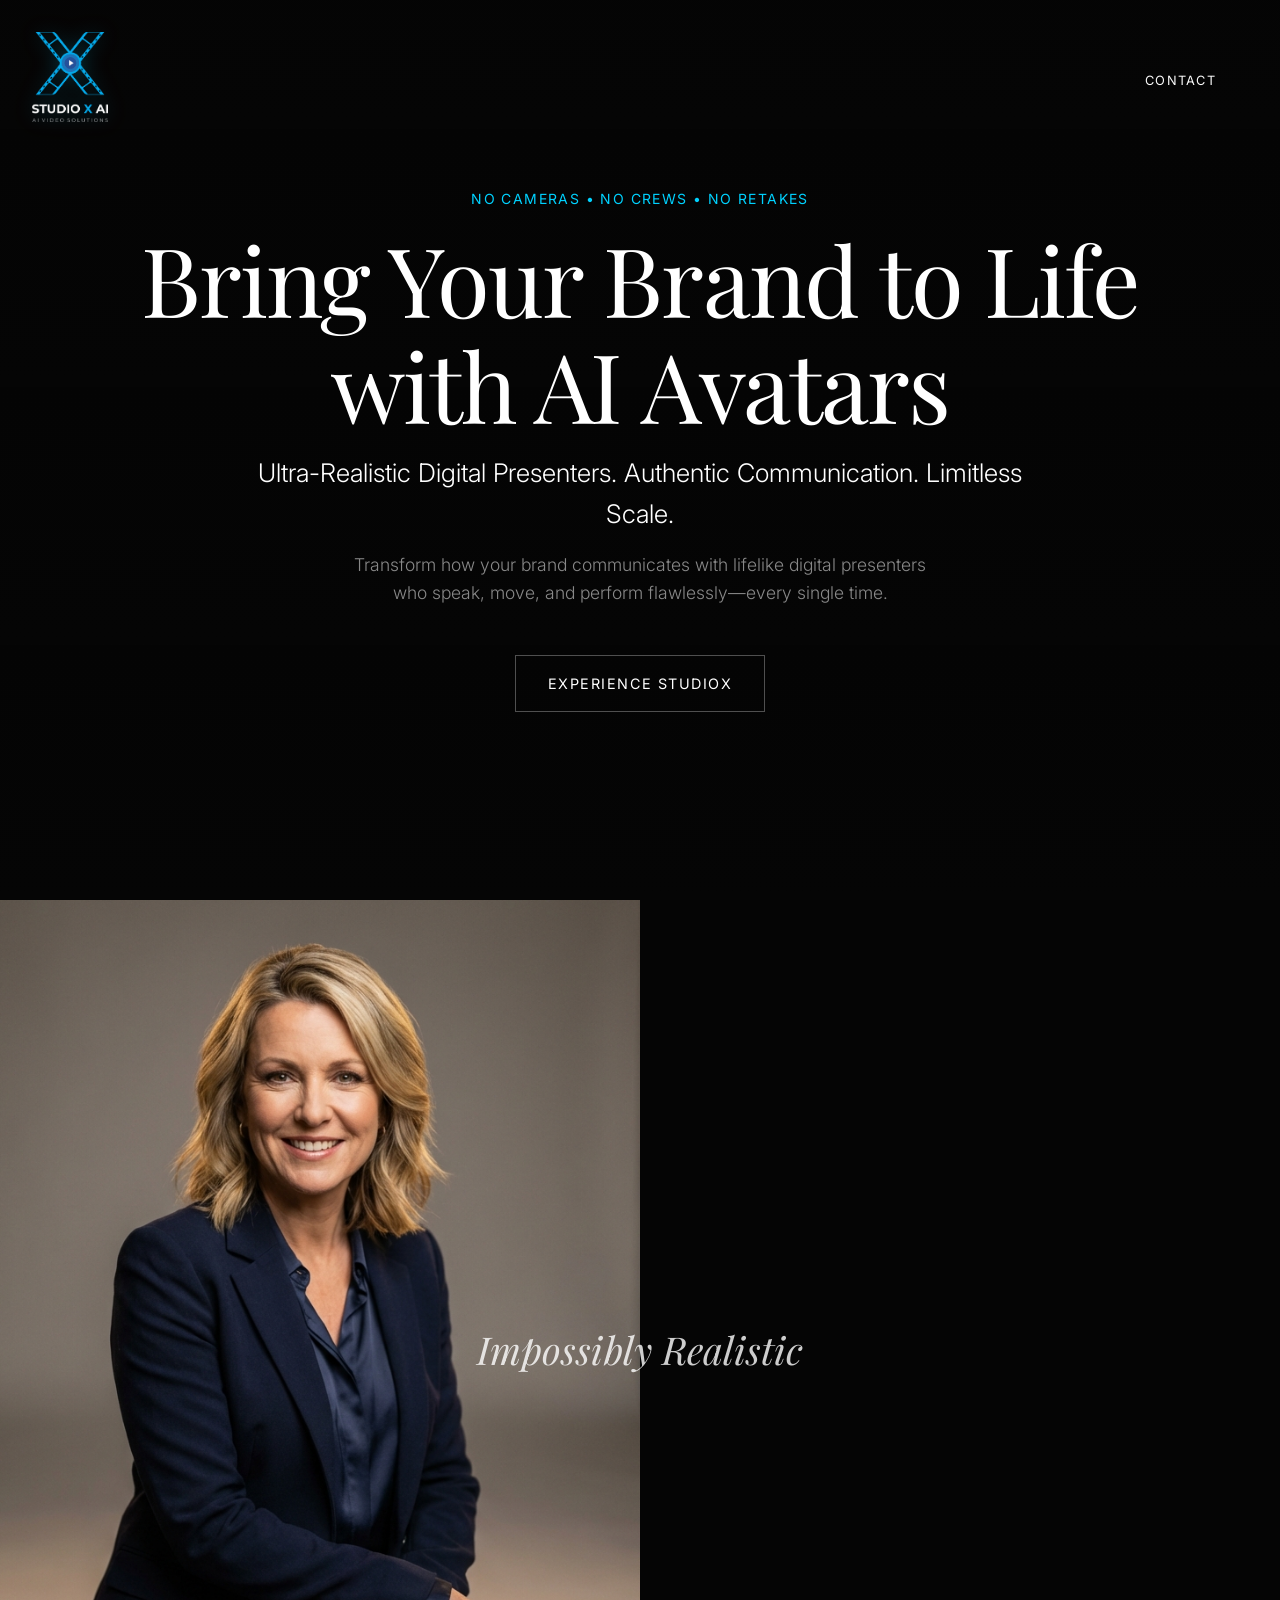
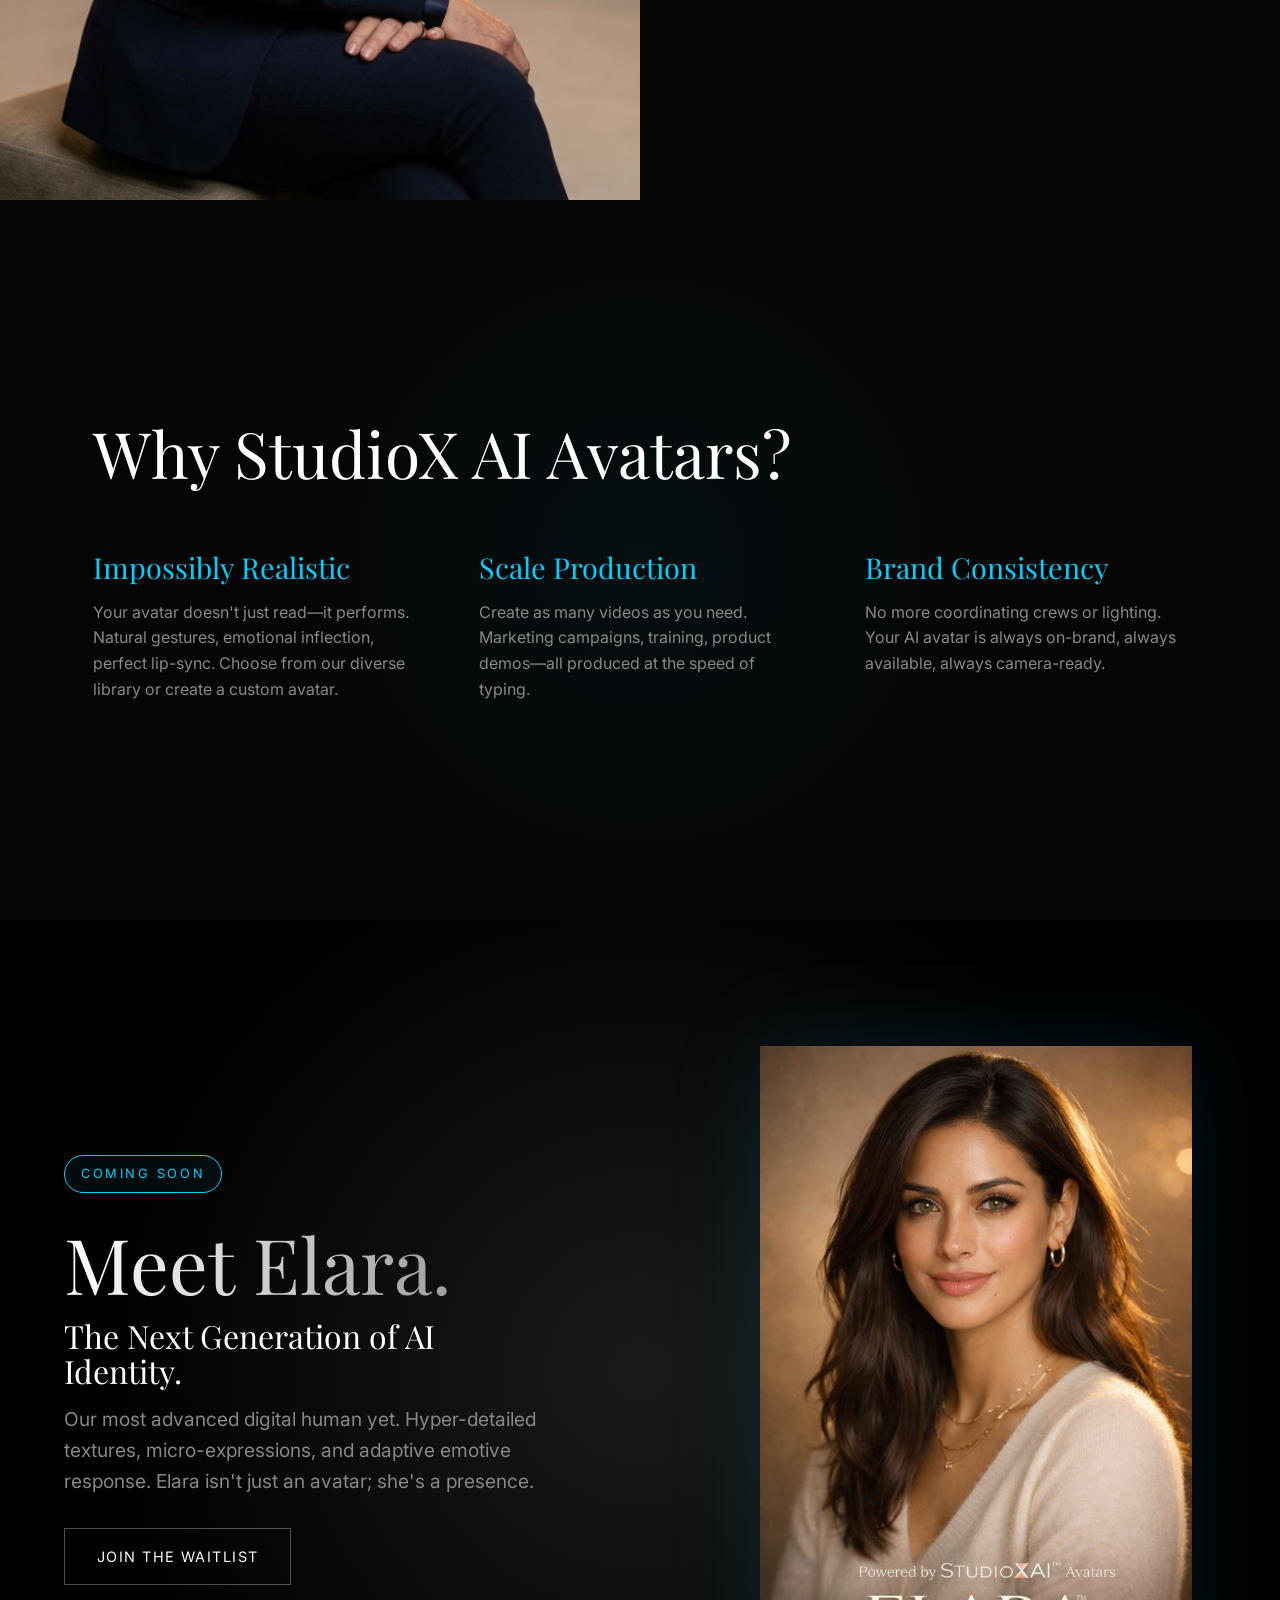
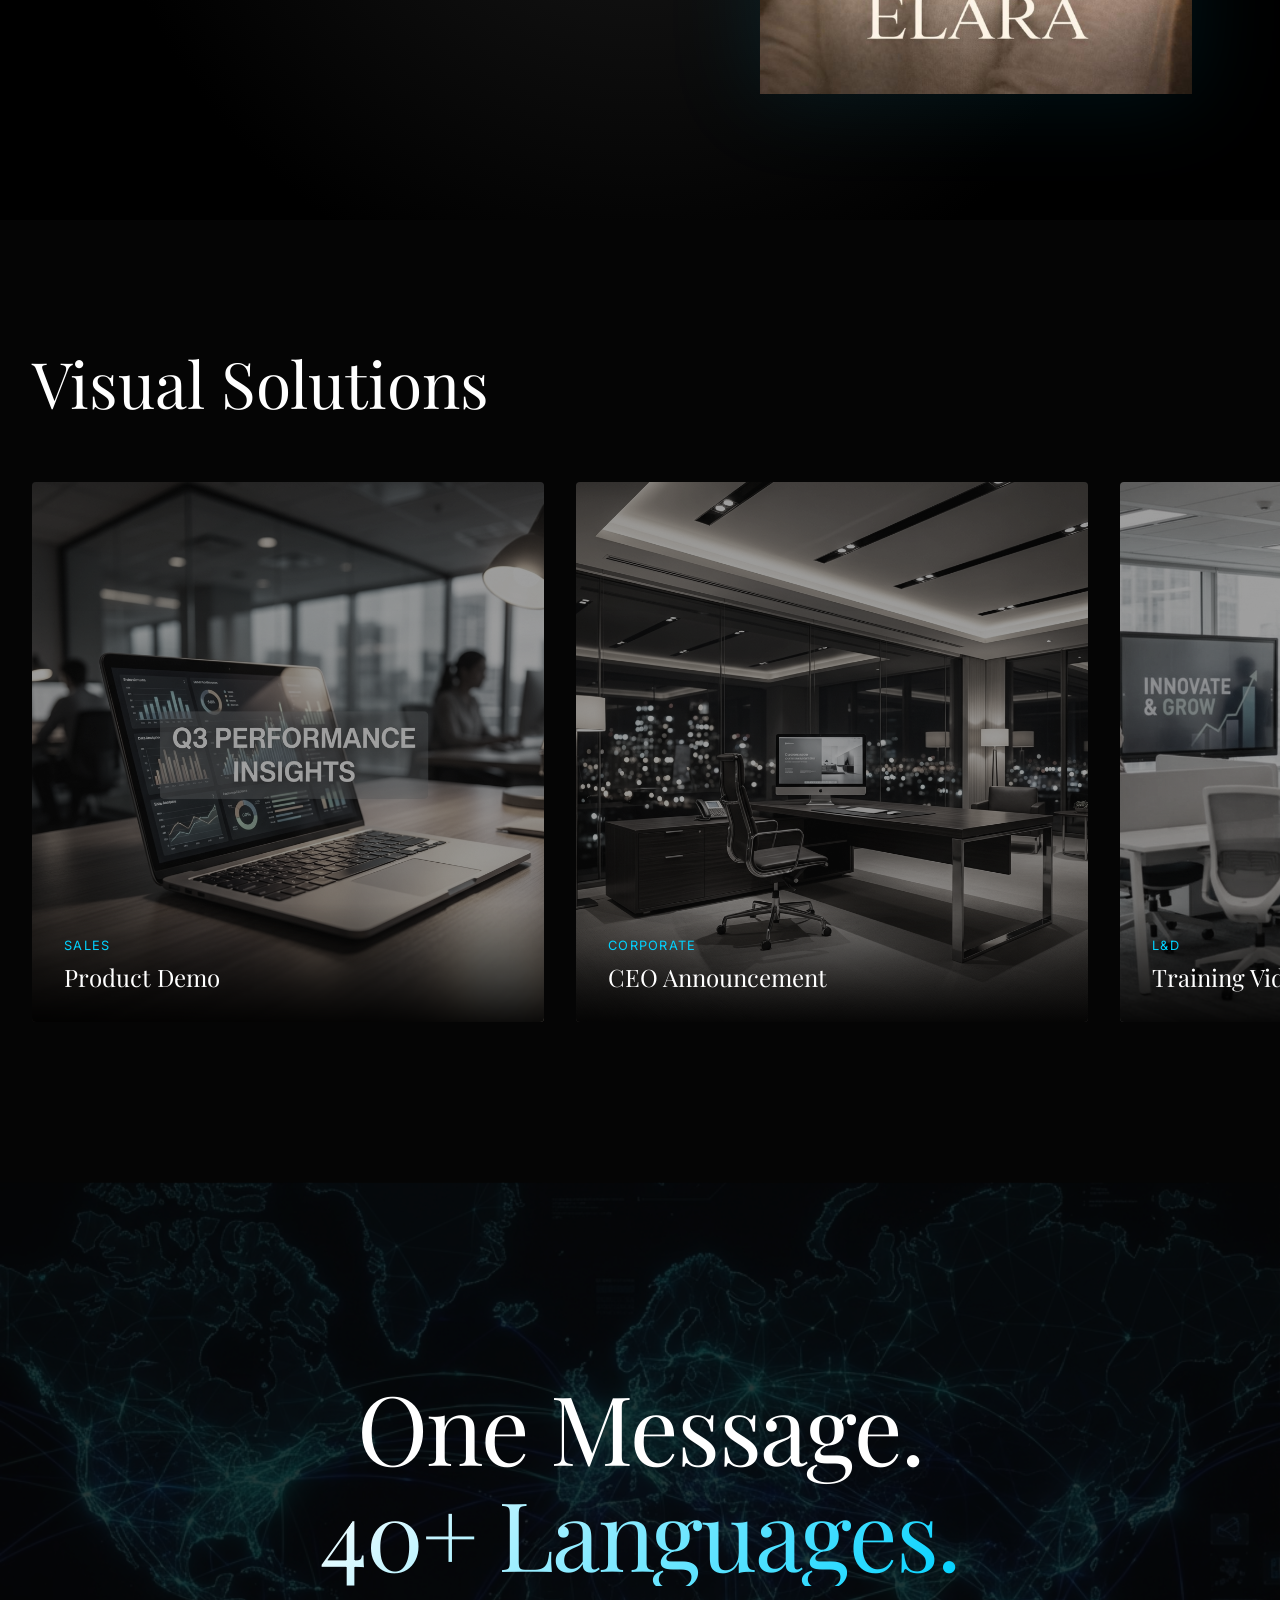
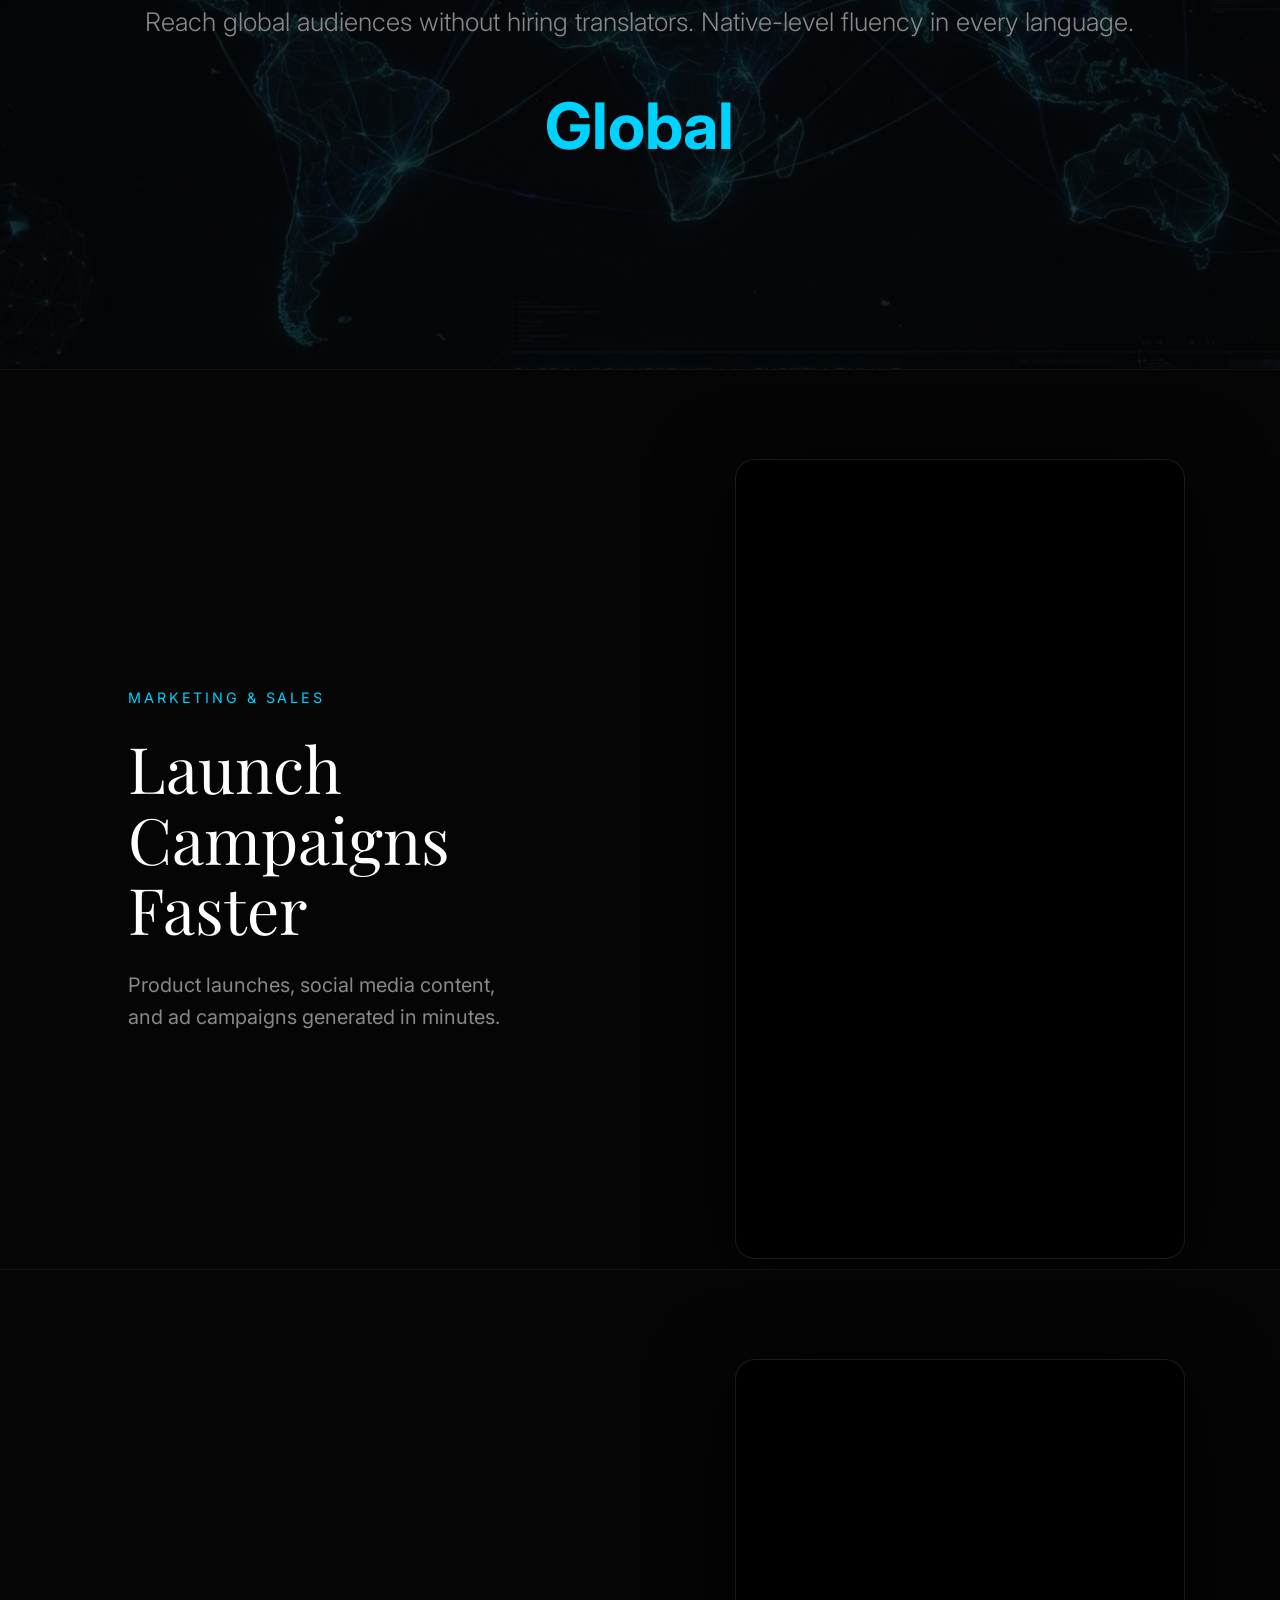
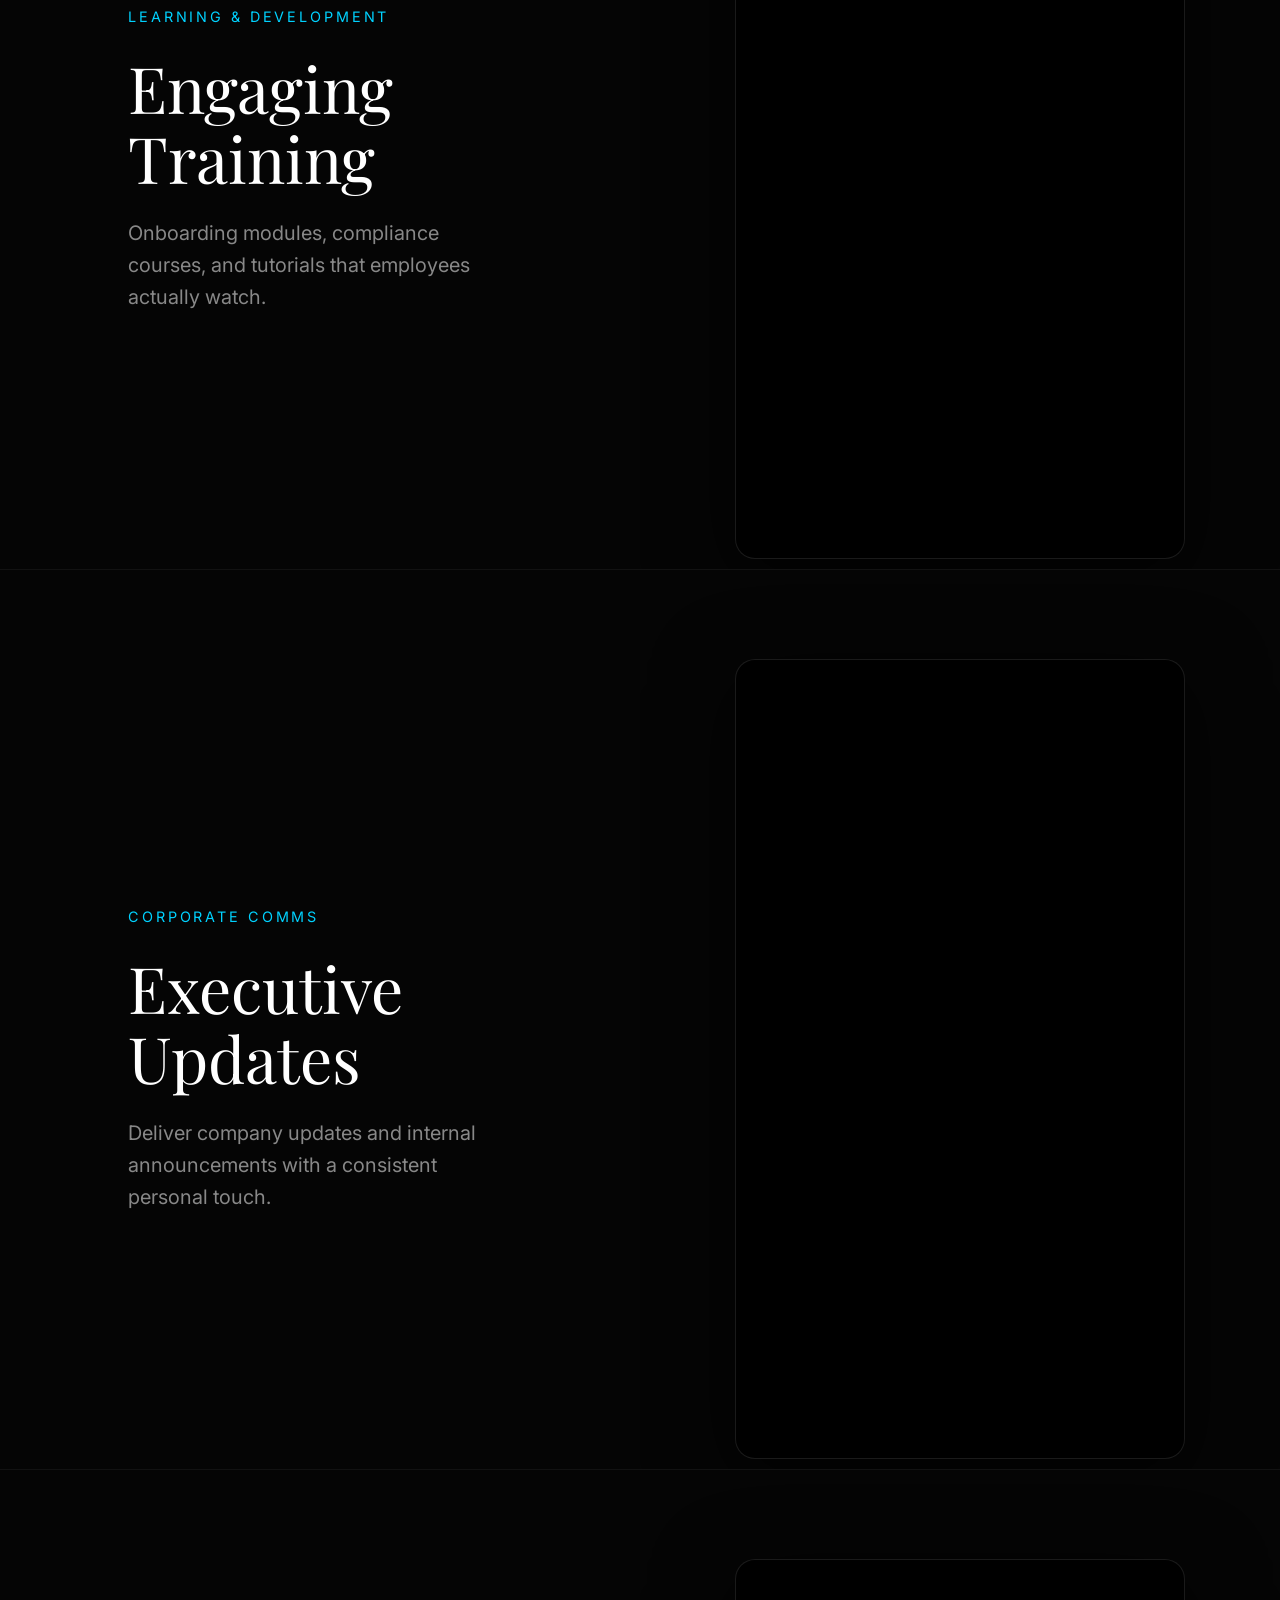
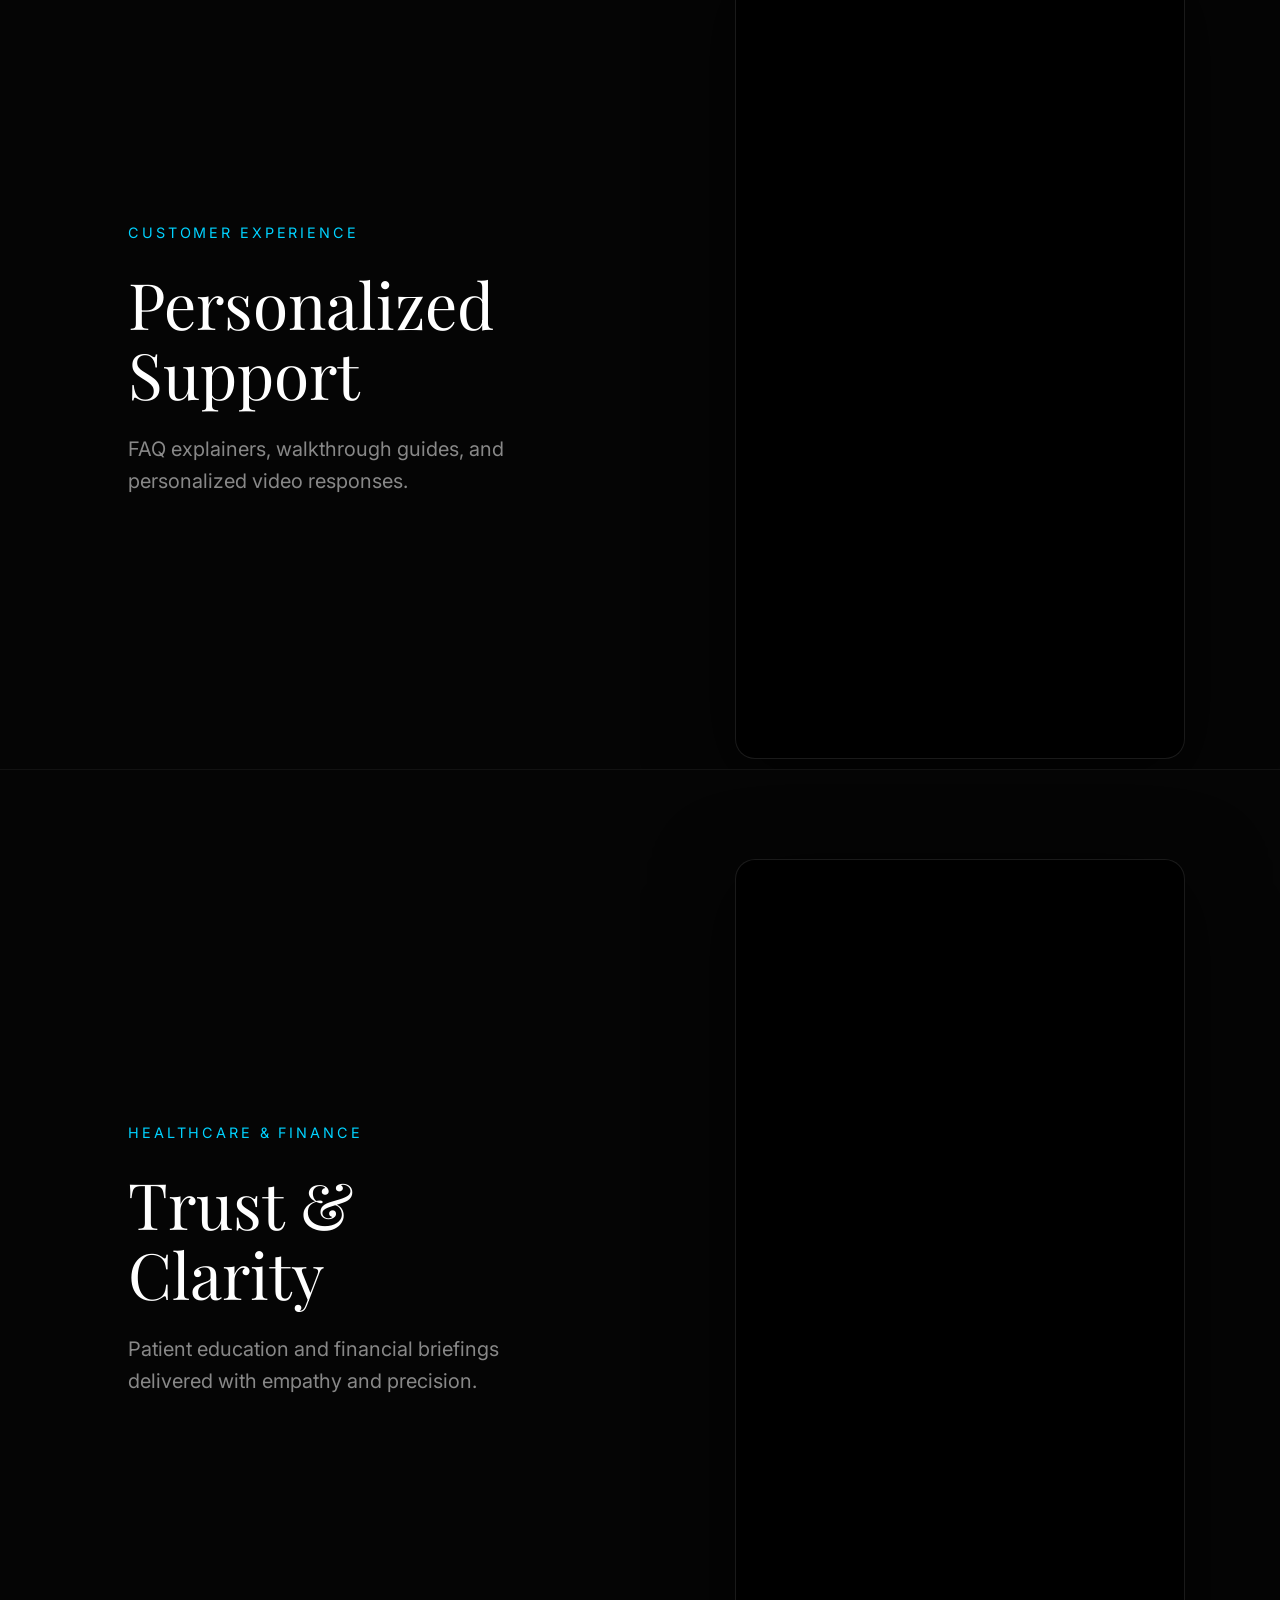
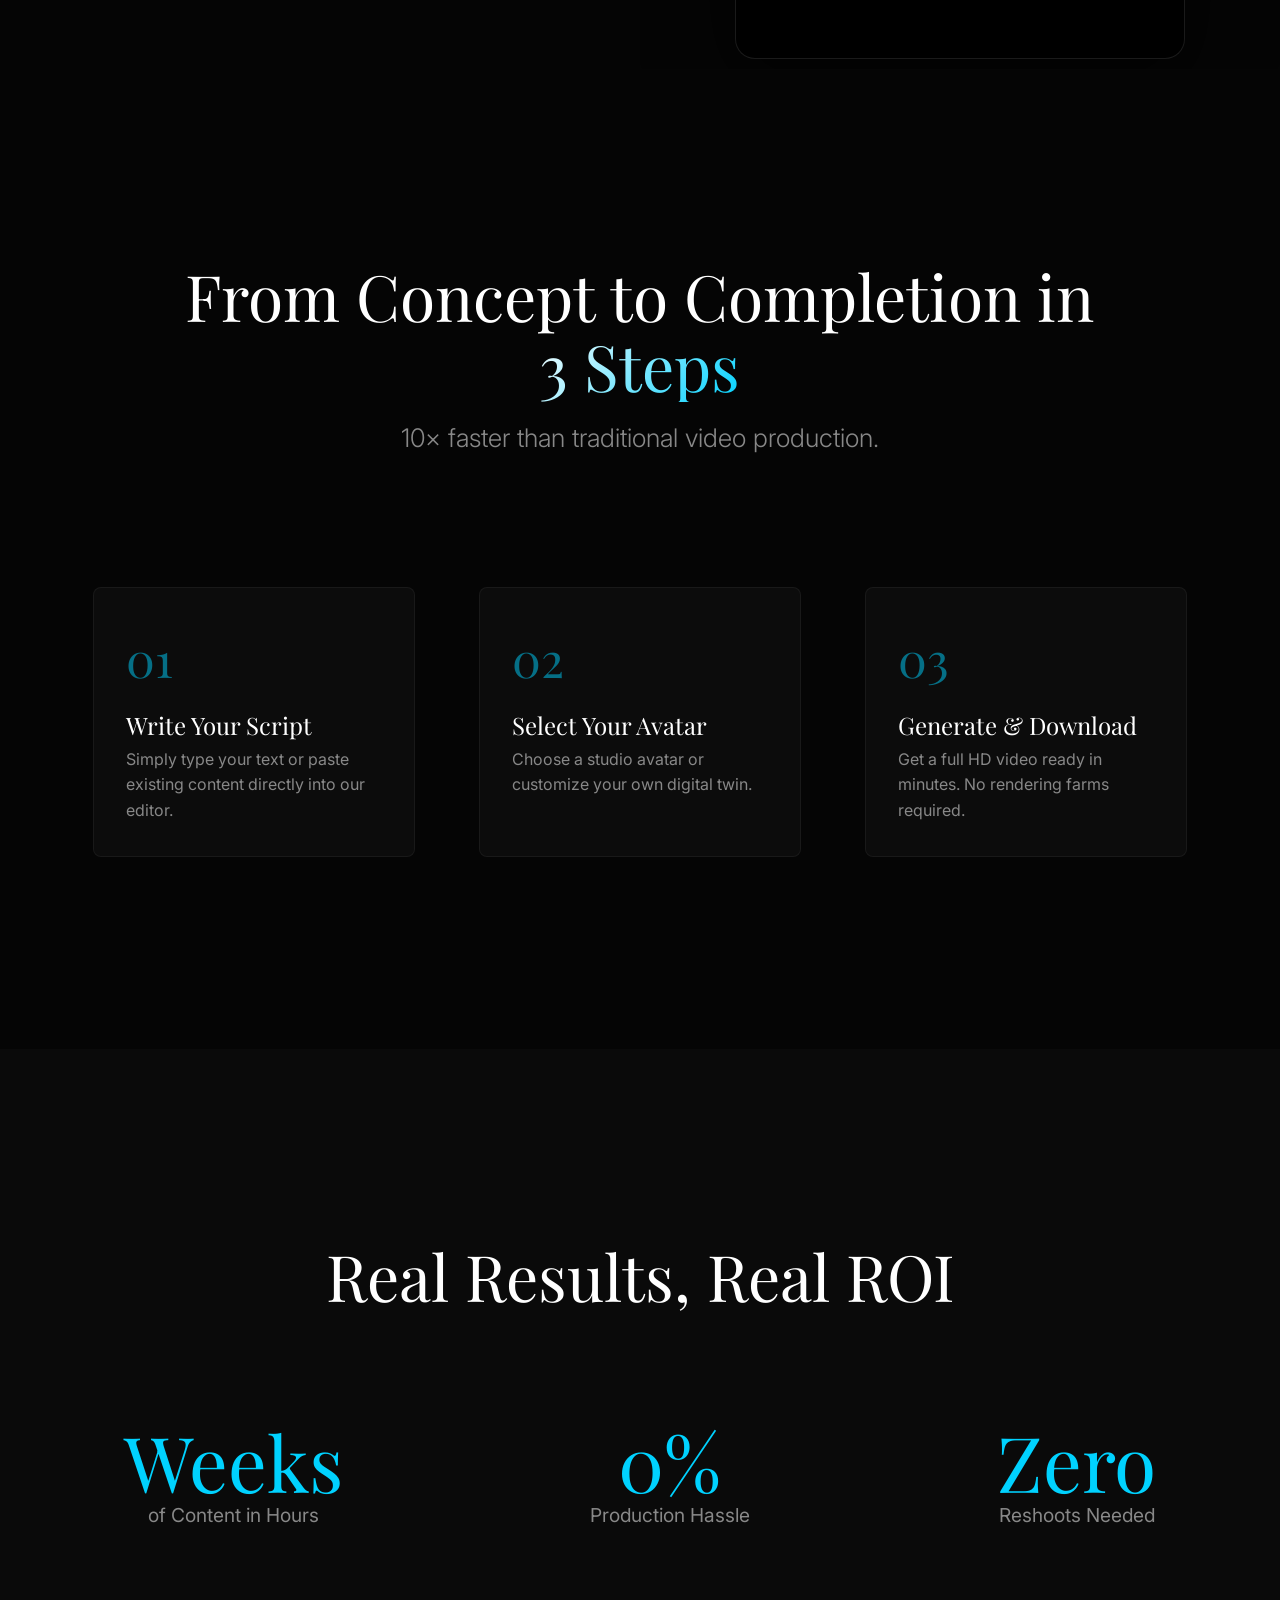
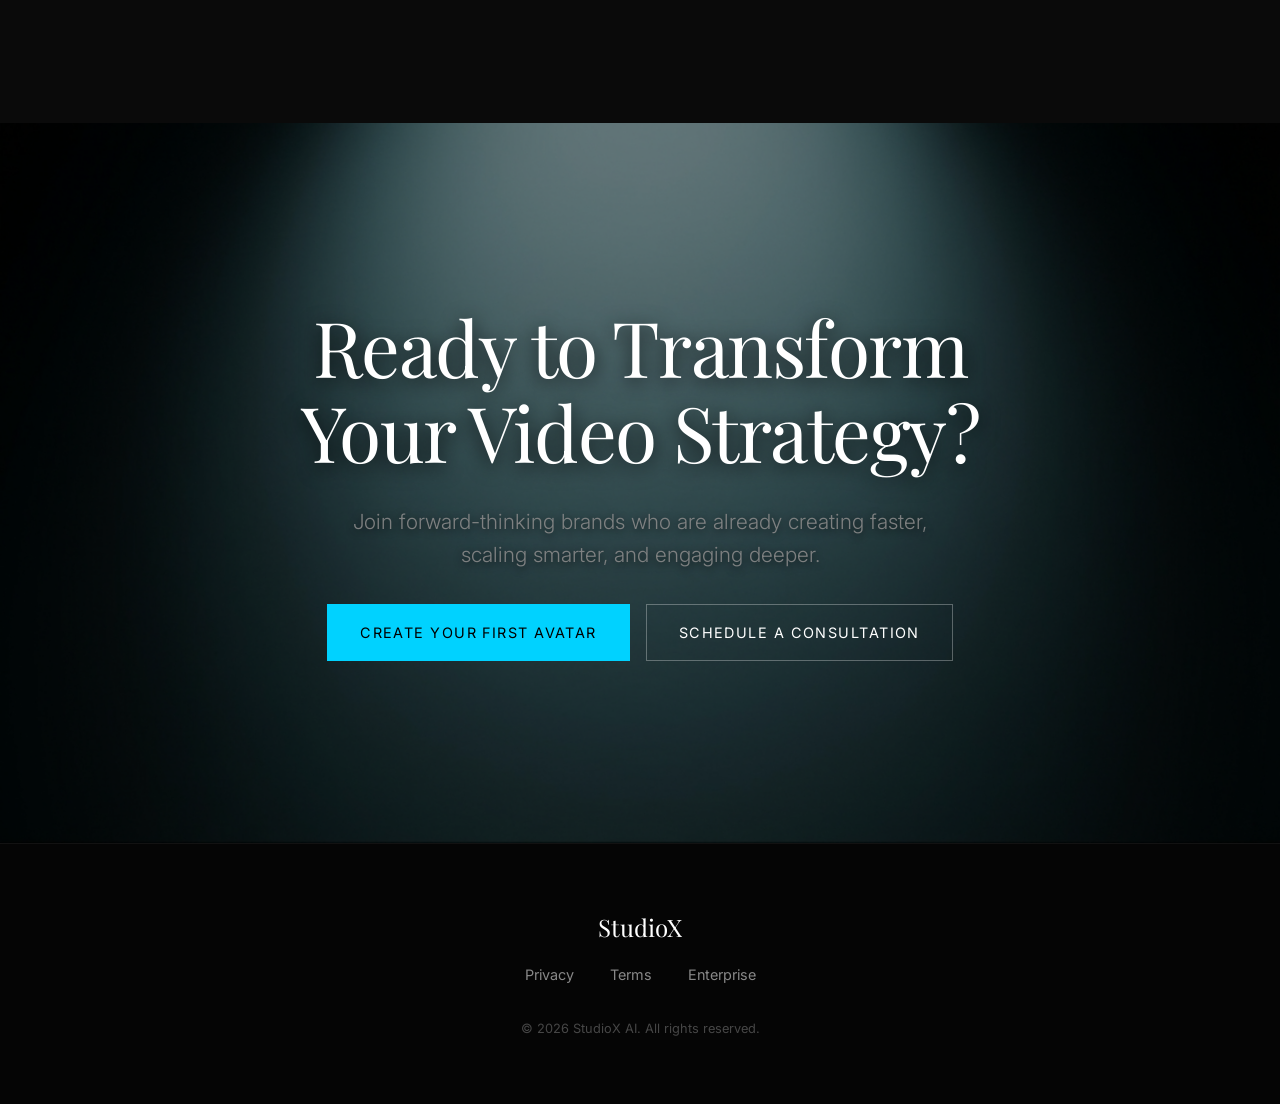
==== commit 76c42f19: "first commit" ====
--- a/avatar-solutions.html
+++ b/avatar-solutions.html
@@ -366,9 +366,9 @@
 
     <!-- SECTION 9: FINAL CTA -->
     <section class="cta-section">
-        <!-- Background Avatar looking at camera -->
+        <!-- Background Studio -->
         <div class="cta-avatar-bg">
-            <img src="assets/images/elara_avatar.png" alt="StudioX Avatar">
+            <img src="assets/images/cta_studio_minimal.png" alt="Studio Background">
         </div>
         
         <div class="cta-content container">
--- a/assets/css/avatar-landing.css
+++ b/assets/css/avatar-landing.css
@@ -538,17 +538,18 @@
     margin-top: 0.5rem;
 }
 
-/* SECTION 9: FINAL CTA */
+/* SECTION 9: FINAL CTA (REDESIGN: MINIMAL) */
 .cta-section {
-    min-height: 100vh;
+    min-height: 80vh;
     display: flex;
     flex-direction: column;
     justify-content: center;
     align-items: center;
     position: relative;
-    background: linear-gradient(180deg, var(--color-bg) 0%, #111 100%);
+    background: #000;
     text-align: center;
     padding: var(--spacing-md);
+    overflow: hidden;
 }
 
 .cta-avatar-bg {
@@ -556,24 +557,46 @@
     top: 50%;
     left: 50%;
     transform: translate(-50%, -50%);
-    width: 60%;
-    height: 80%;
-    opacity: 0.3;
+    width: 100%;
+    height: 100%;
     z-index: 0;
-    pointer-events: none;
-    mask-image: radial-gradient(circle, black 40%, transparent 70%);
-    -webkit-mask-image: radial-gradient(circle, black 40%, transparent 70%);
+    opacity: 0.5; /* Slightly darker for better text contrast */
 }
 
 .cta-avatar-bg img {
     width: 100%;
     height: 100%;
-    object-fit: contain;
-}
-
+    object-fit: cover;
+}
+
+/* Minimalist Content - No Glass Box */
 .cta-content {
     position: relative;
     z-index: 2;
+    background: transparent;
+    backdrop-filter: none;
+    -webkit-backdrop-filter: none;
+    border: none;
+    padding: var(--spacing-xl) var(--spacing-lg);
+    border-radius: 0;
+    box-shadow: none;
+    max-width: 900px;
+    width: 100%;
+    transform: translateY(20px);
+    opacity: 1;
+    animation: fadeIn 1s forwards;
+}
+
+.cta-content h2 {
+    font-size: clamp(3rem, 6vw, 5rem);
+    text-shadow: 0 4px 20px rgba(0,0,0,0.8);
+    font-weight: 400;
+}
+
+.cta-content p {
+    font-size: 1.3rem;
+    text-shadow: 0 2px 10px rgba(0,0,0,0.8);
+    opacity: 0.9;
 }
 
 /* FOOTER */
@@ -779,7 +802,7 @@
 
 /* Navigation Logo */
 .logo-img {
-    height: 40px;
+    height: 90px;
     width: auto;
     object-fit: contain;
     filter: drop-shadow(0 0 10px rgba(0, 210, 255, 0.3)); /* Extended glow for better visibility */
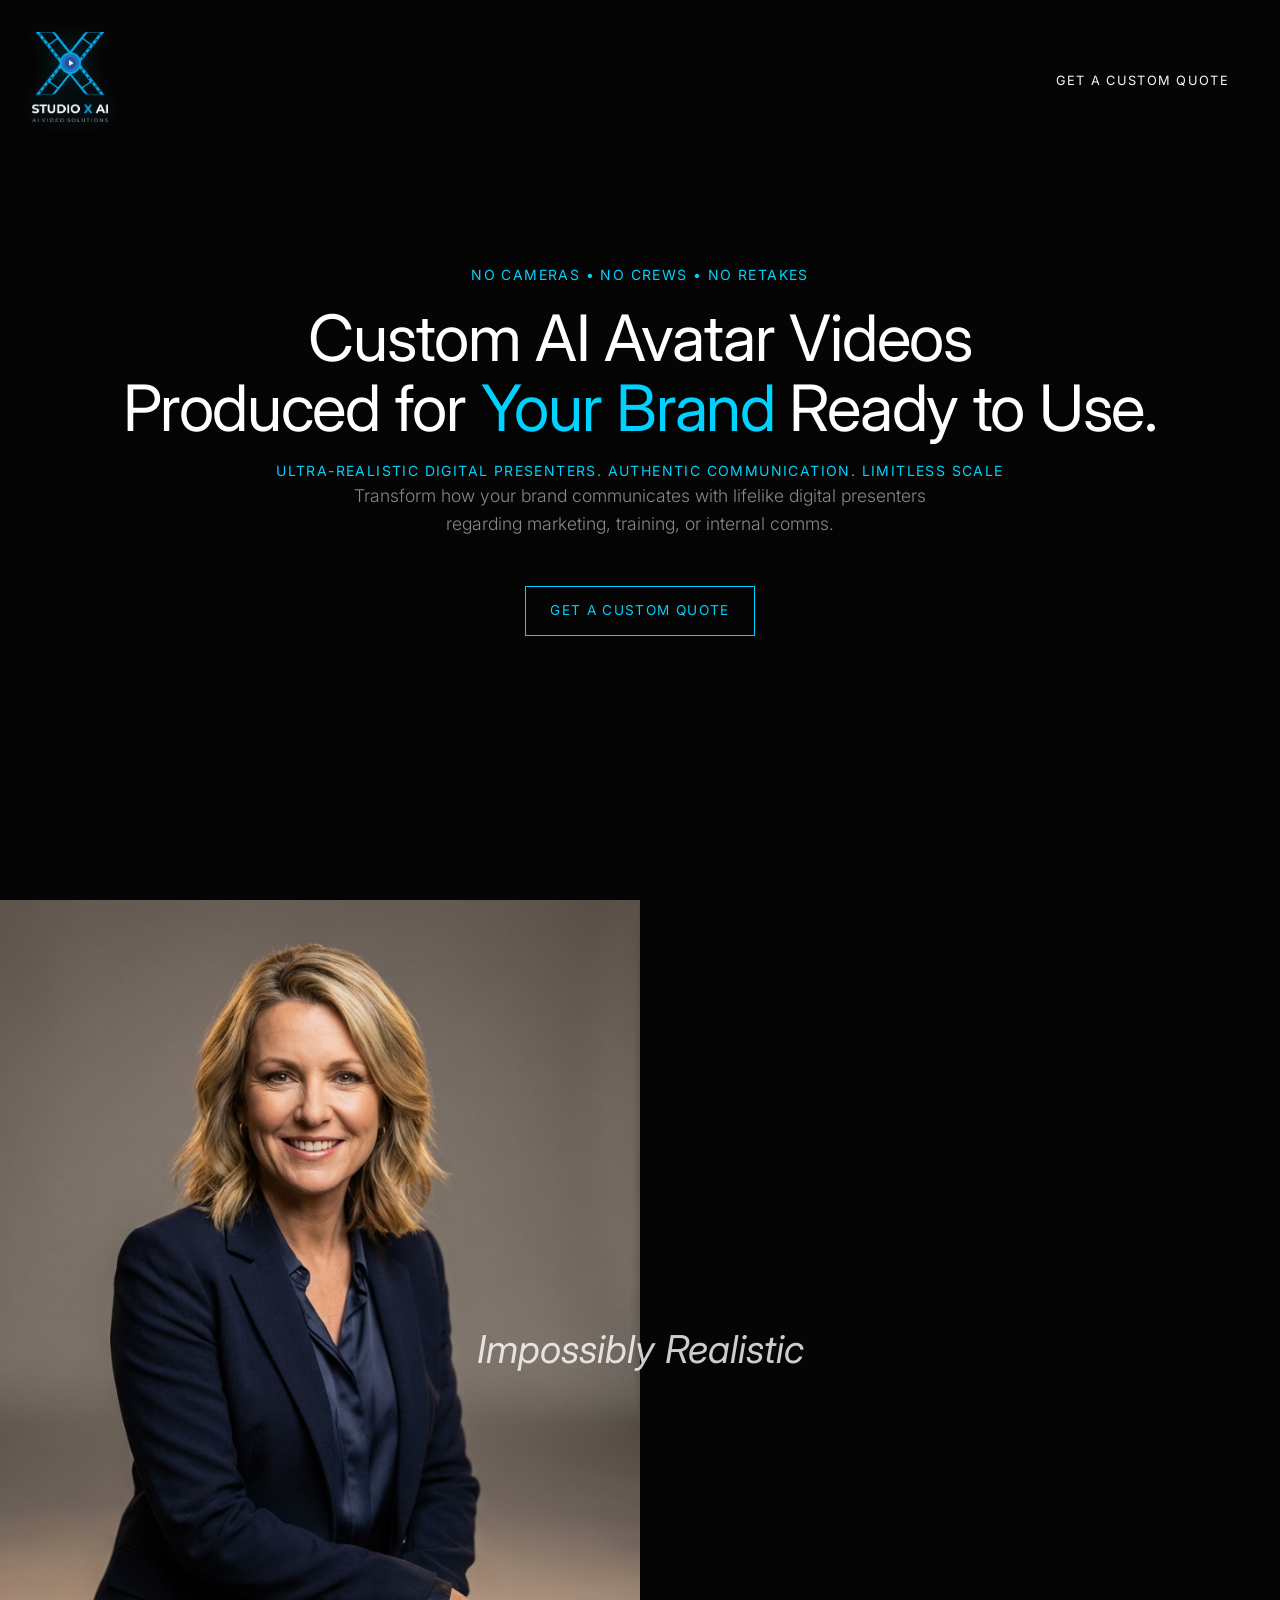
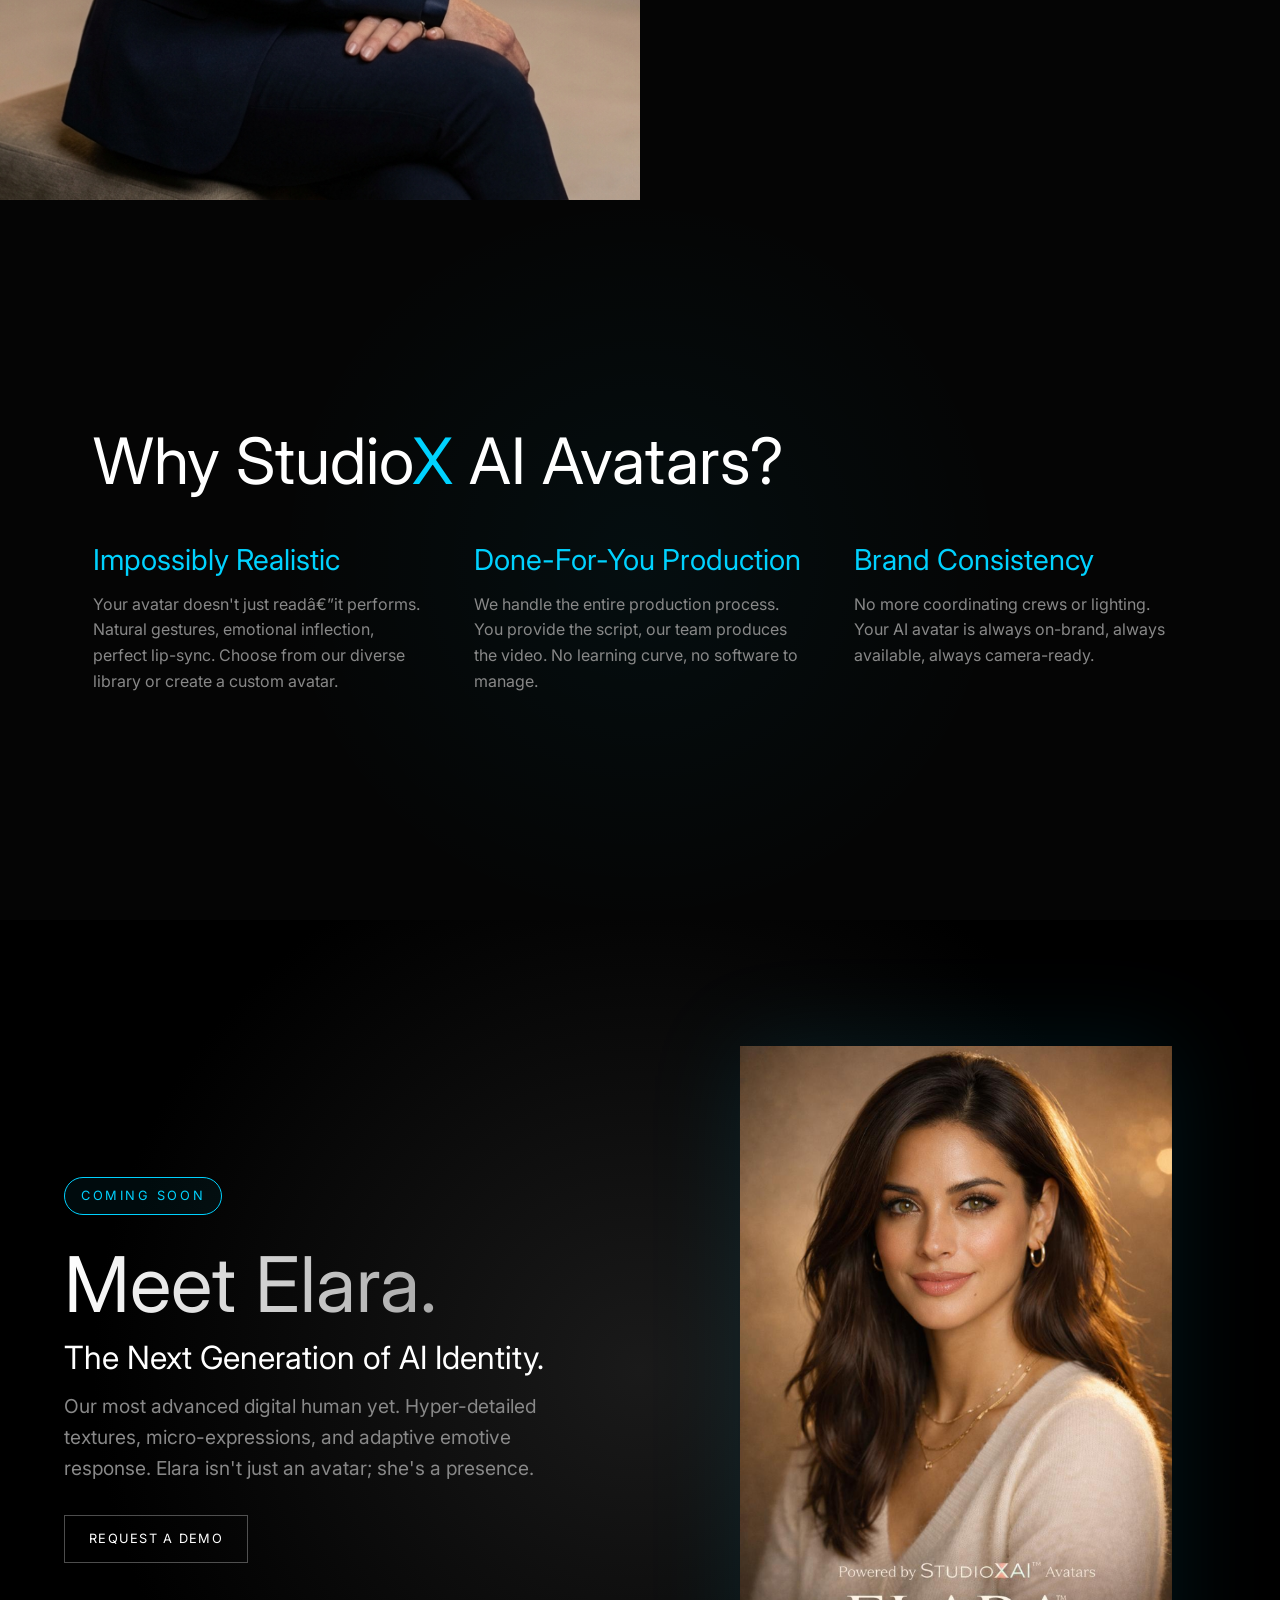
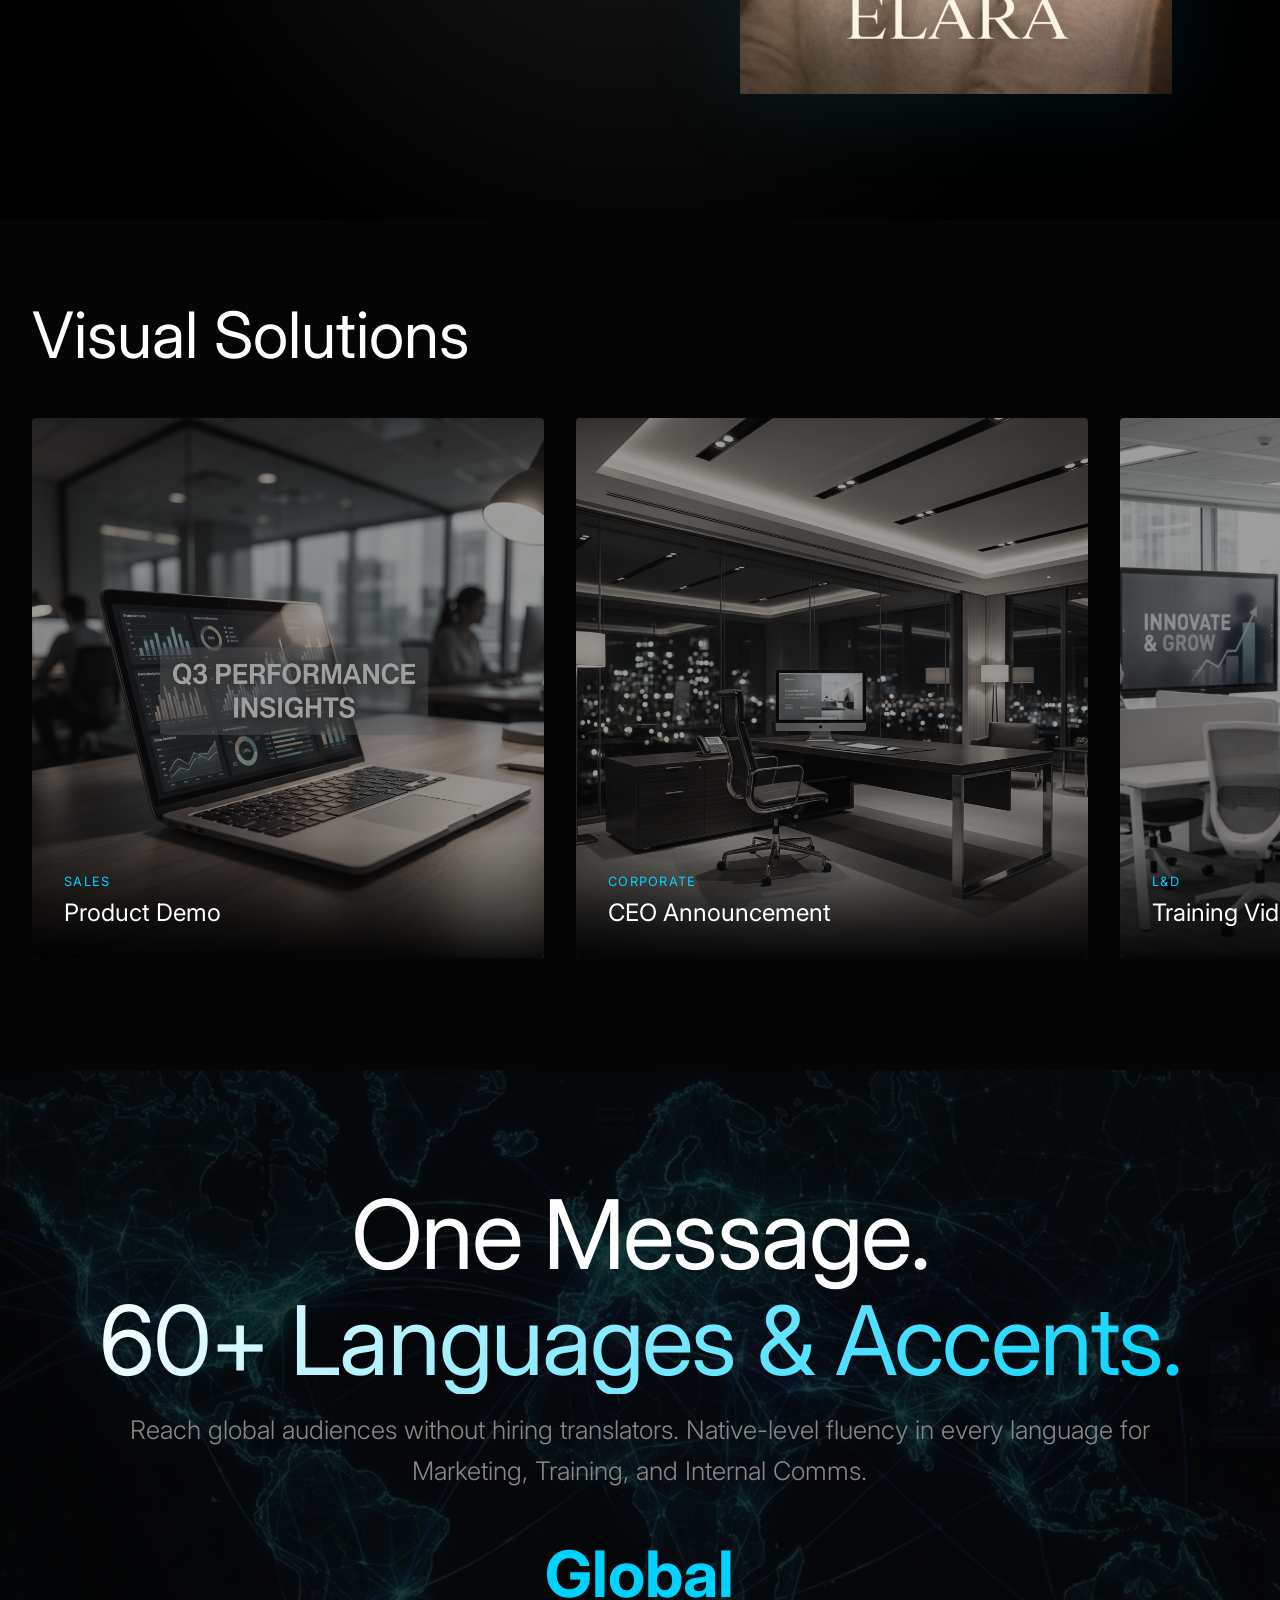
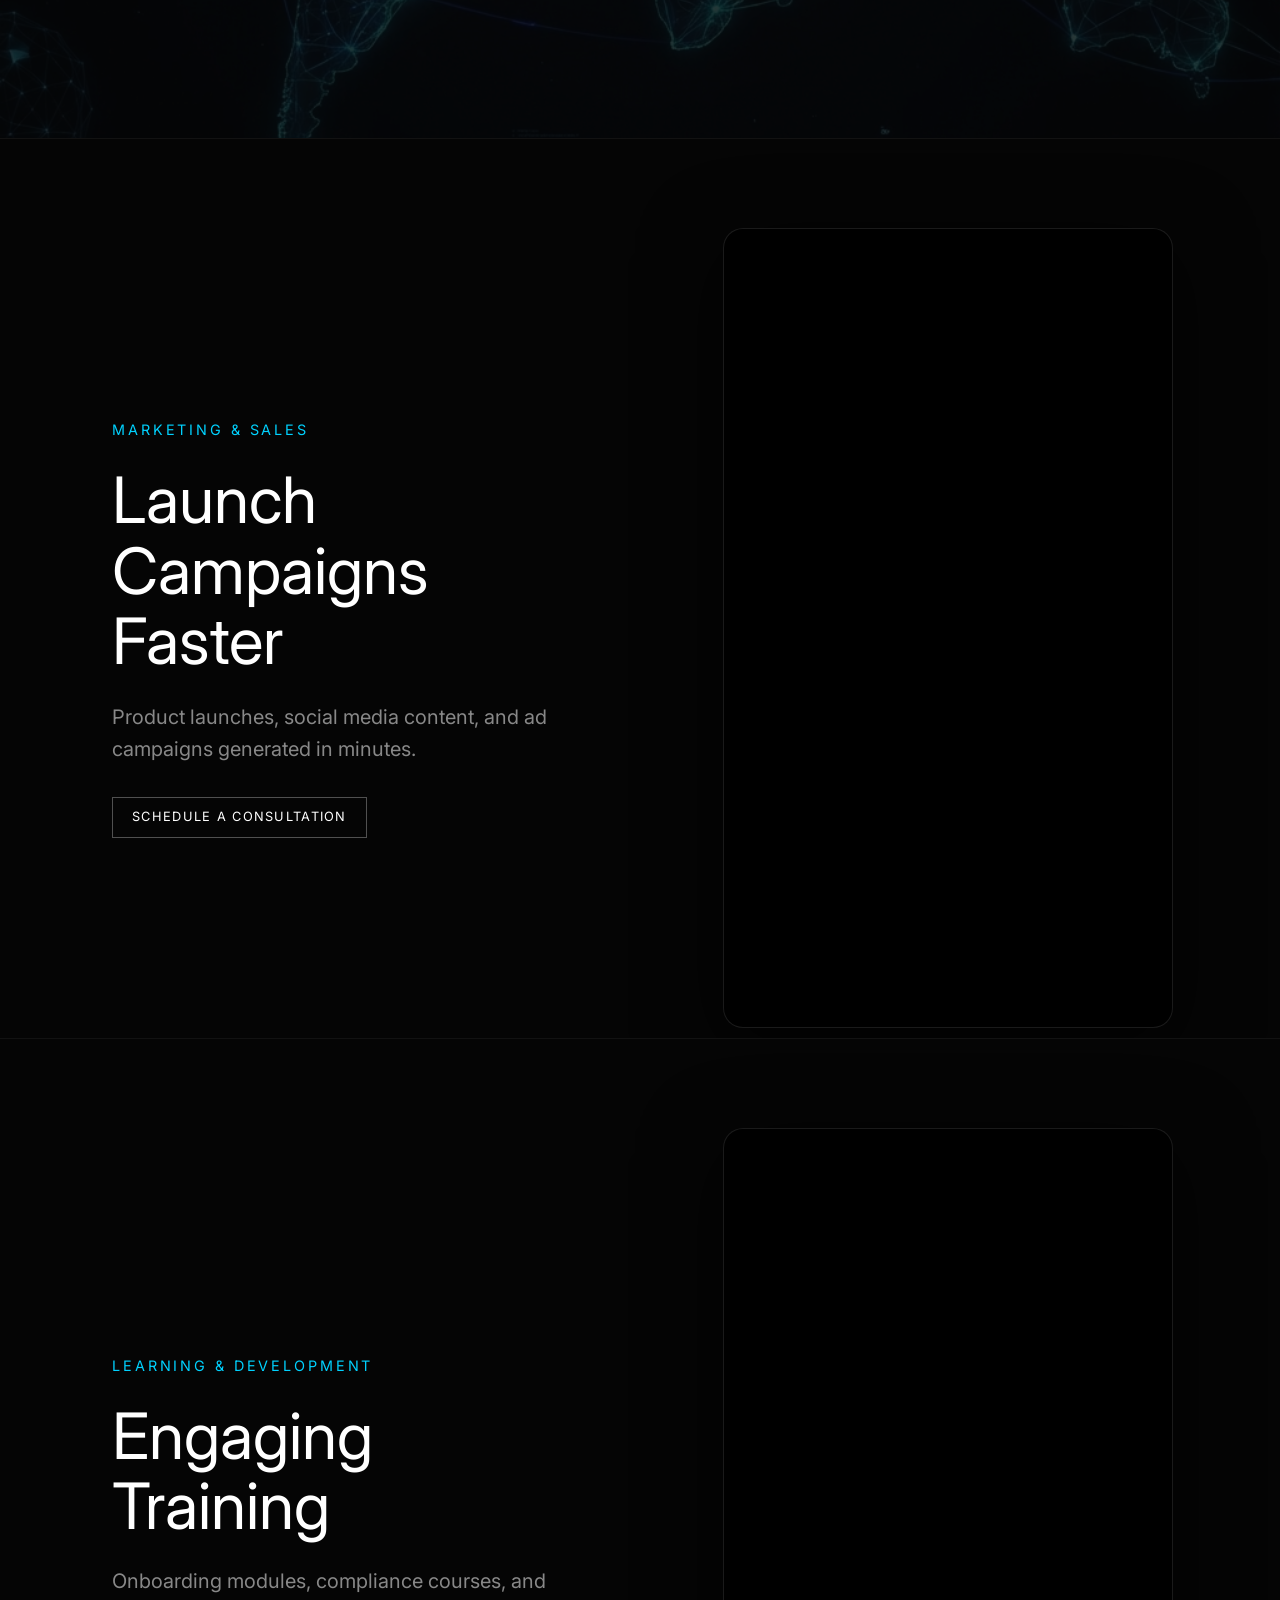
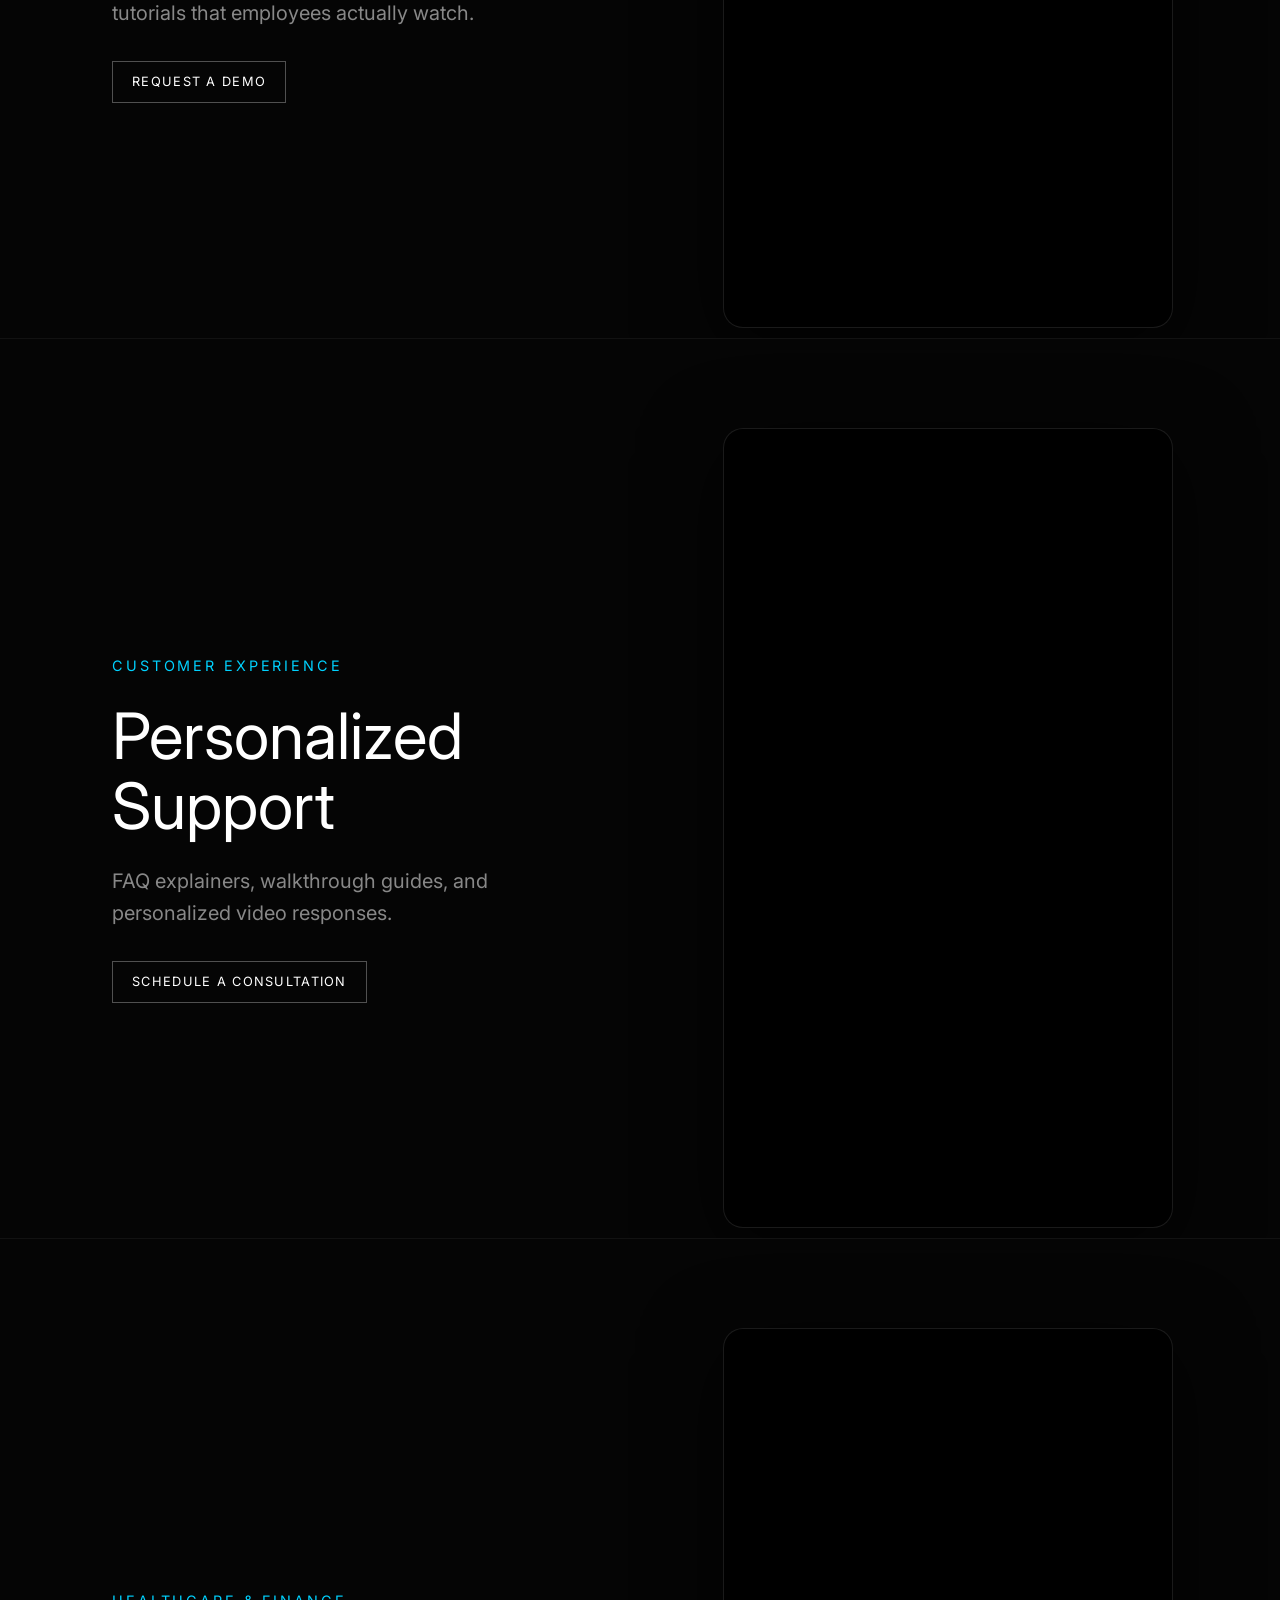
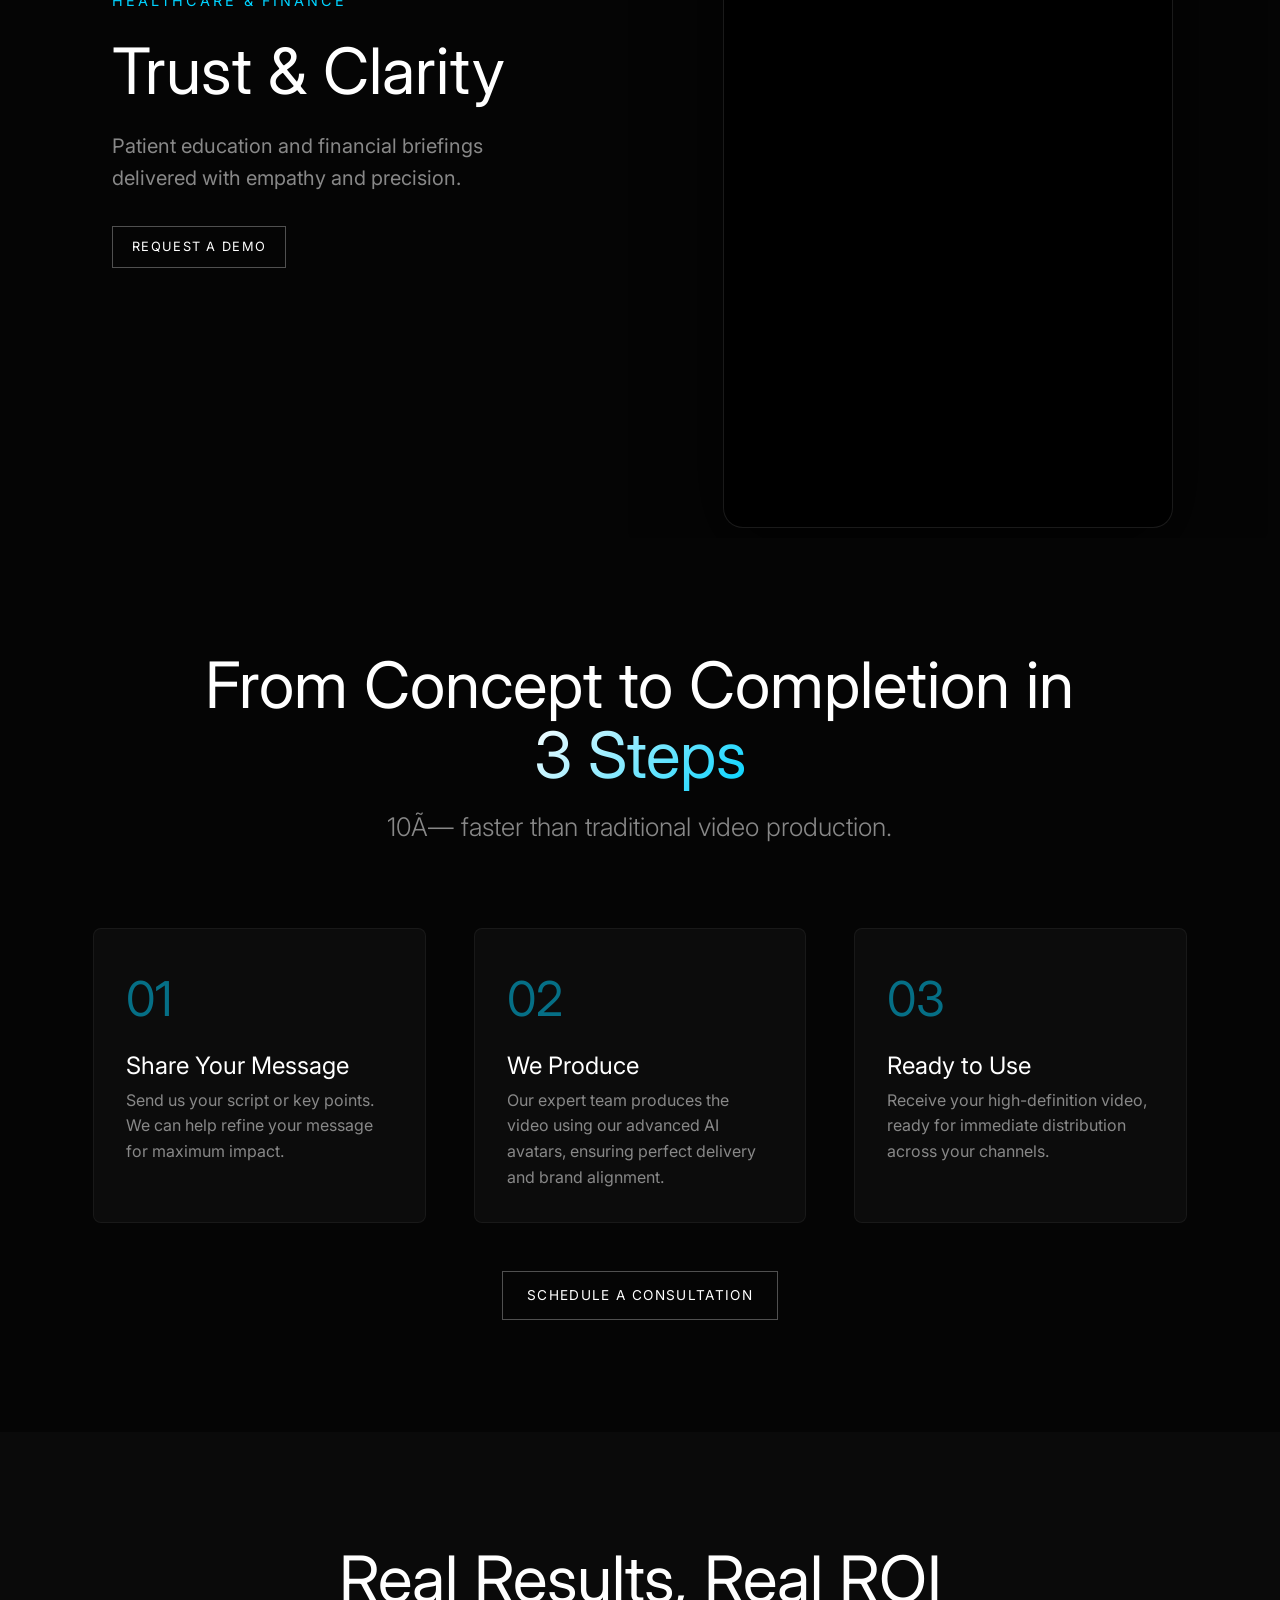
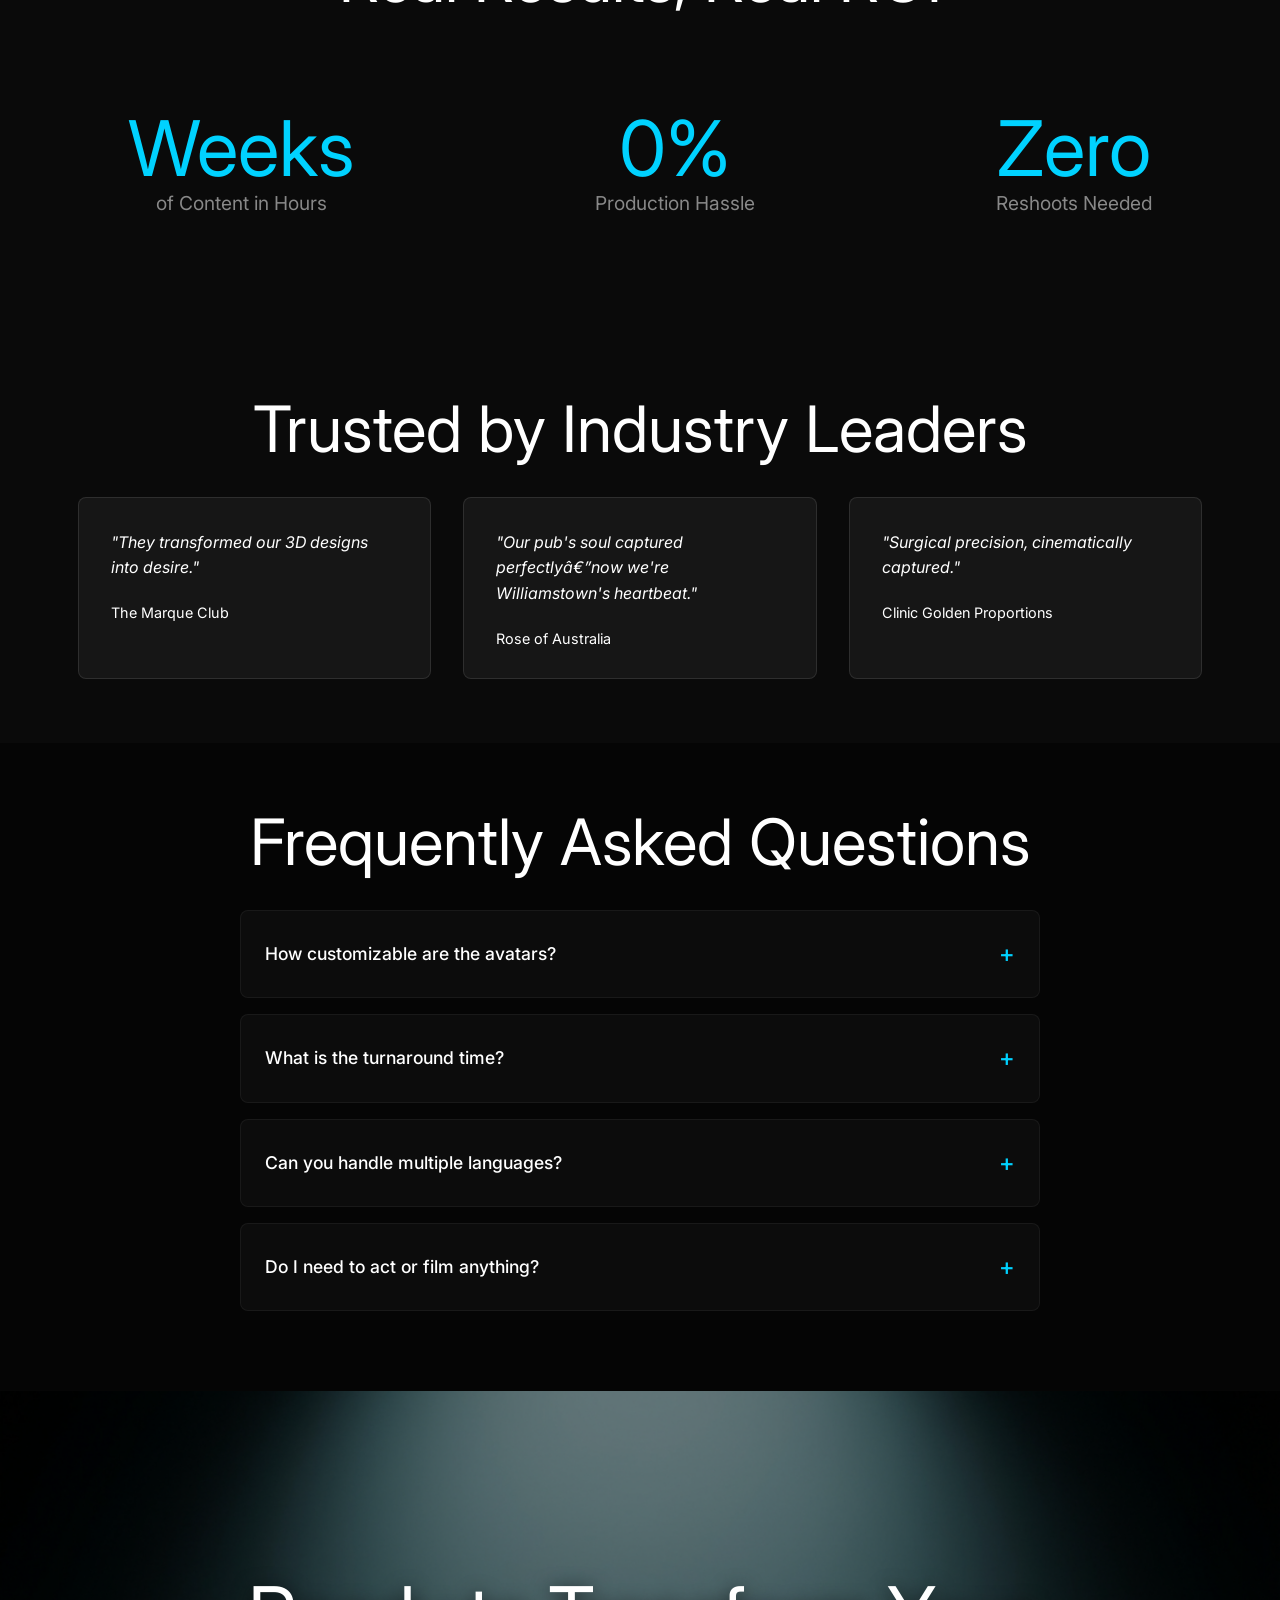
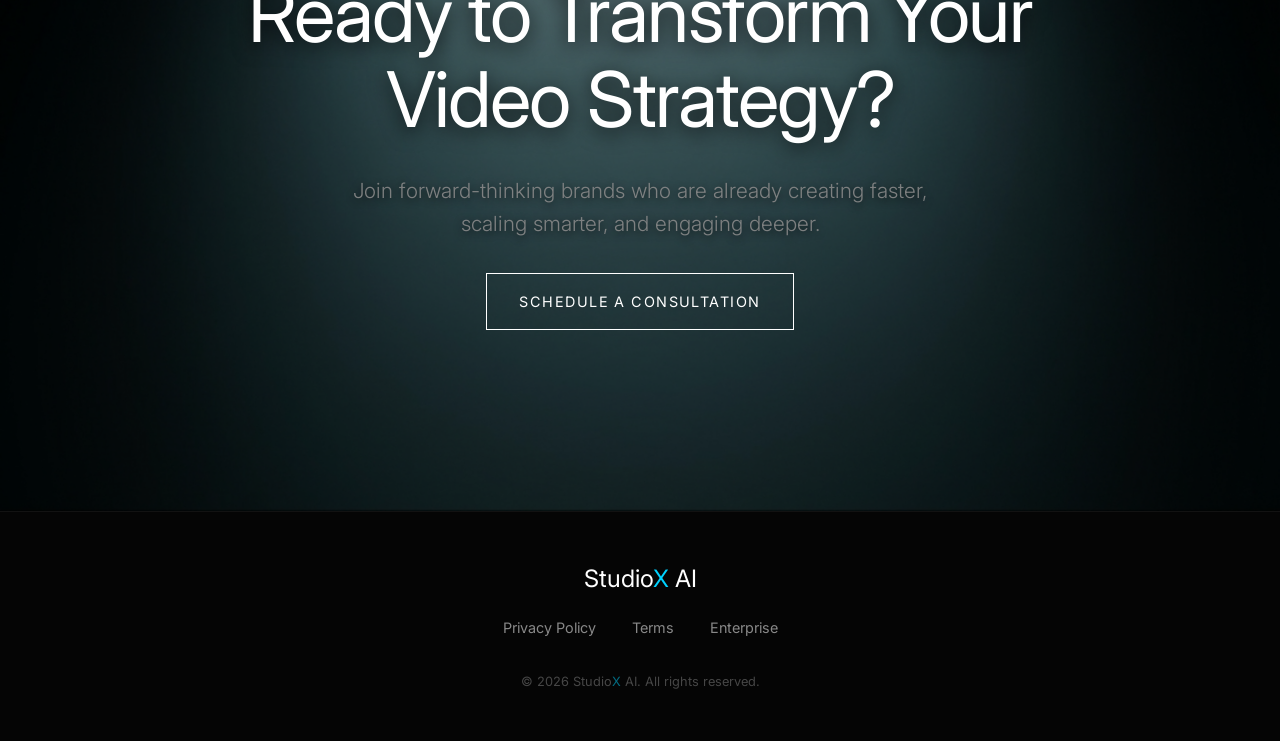
==== commit bdd4d611: "changes" ====
--- a/avatar-solutions.html
+++ b/avatar-solutions.html
@@ -1,10 +1,24 @@
-<!DOCTYPE html>
+﻿<!DOCTYPE html>
 <html lang="en">
 <head>
     <meta charset="UTF-8">
     <meta name="viewport" content="width=device-width, initial-scale=1.0">
     <title>StudioX AI Avatars | The Future of Digital Identity</title>
     <meta name="description" content="Ultra-realistic AI avatars for enterprise. Indistinguishable from reality.">
+
+    <!-- Open Graph / Facebook -->
+    <meta property="og:type" content="website">
+    <meta property="og:url" content="https://studiox.ai/avatar-solutions.html">
+    <meta property="og:title" content="StudioX AI Avatars | The Future of Digital Identity">
+    <meta property="og:description" content="Ultra-realistic AI avatars for enterprise. Indistinguishable from reality. Scale your video production with digital humans.">
+    <meta property="og:image" content="https://studiox.ai/assets/images/real_human_portrait.png">
+
+    <!-- Twitter -->
+    <meta property="twitter:card" content="summary_large_image">
+    <meta property="twitter:url" content="https://studiox.ai/avatar-solutions.html">
+    <meta property="twitter:title" content="StudioX AI Avatars | The Future of Digital Identity">
+    <meta property="twitter:description" content="Ultra-realistic AI avatars for enterprise. Indistinguishable from reality.">
+    <meta property="twitter:image" content="https://studiox.ai/assets/images/real_human_portrait.png">
     
     <!-- Fonts -->
     <link rel="preconnect" href="https://fonts.googleapis.com">
@@ -23,7 +37,7 @@
         <a href="index.html" class="logo-link">
             <img src="assets/images/logo.png" alt="StudioX Logo" class="logo-img">
         </a>
-        <a href="#contact" class="btn-primary" style="border: none; font-size: 0.8rem;">Contact</a>
+        <a href="#quote" class="btn-primary" style="border: none; font-size: 0.8rem; padding: 0.6rem 1.2rem;">Get a Custom Quote</a>
     </nav>
 
     <!-- SECTION 1: HERO (Opening Scene) -->
@@ -38,18 +52,17 @@
         <div class="overlay" style="background: linear-gradient(180deg, rgba(5,5,5,0.3) 0%, rgba(5,5,5,1) 100%);"></div>
 
         <div class="container" style="text-align: center;">
-            <p class="text-micro fade-in delay-100">No Cameras • No Crews • No Retakes</p>
-            <h1 class="text-display fade-in delay-200" style="margin: 1rem 0;">
-                Bring Your Brand to Life<br>with AI Avatars
+            <p class="text-micro fade-in delay-100">No Cameras &bull; No Crews &bull; No Retakes</p>
+            <h1 class="text-display fade-in delay-200" style="margin: 1rem 0; font-size: clamp(2.5rem, 5vw, 4rem);">
+                Custom AI Avatar Videos <br> Produced for <span style="color: var(--color-accent);">Your Brand</span> Ready to Use.
             </h1>
-            <p class="text-subhead fade-in delay-300" style="max-width: 800px; margin: 0 auto 1rem auto; color: #fff;">
-                Ultra-Realistic Digital Presenters. Authentic Communication. Limitless Scale.
+            <p class="text-micro fade-in delay-200">Ultra-Realistic Digital Presenters. Authentic Communication. Limitless Scale</p>
+            
+             <p class="text-subhead fade-in delay-500" style="max-width: 600px; margin: 0 auto 3rem auto; font-size: 1.1rem; opacity: 0.8;">
+                Transform how your brand communicates with lifelike digital presenters regarding marketing, training, or internal comms.
             </p>
-             <p class="text-subhead fade-in delay-500" style="max-width: 600px; margin: 0 auto 3rem auto; font-size: 1.1rem; opacity: 0.8;">
-                Transform how your brand communicates with lifelike digital presenters who speak, move, and perform flawlessly—every single time.
-            </p>
-            <div class="fade-in delay-500">
-                <a href="#experience" class="btn-primary">Experience StudioX</a>
+            <div class="fade-in delay-500" style="display: flex; gap: 1rem; justify-content: center; flex-wrap: wrap;">
+                <a href="#quote" class="btn-primary" style="background: transparent; border: 1px solid var(--color-accent); color: var(--color-accent); padding: 0.8rem 1.5rem; font-size: 0.85rem;">Get a Custom Quote</a>
             </div>
         </div>
     </section>
@@ -84,17 +97,17 @@
     <section id="intro" class="intro-section" style="flex-direction: column; text-align: left; align-items: flex-start;">
         <div class="abstract-bg"></div>
         <div class="container">
-            <h2 class="text-headline fade-in" style="margin-bottom: var(--spacing-lg);">Why StudioX AI Avatars?</h2>
+            <h2 class="text-headline fade-in" style="margin-bottom: var(--spacing-lg);">Why Studio<span style="color: var(--color-accent);">X</span> AI Avatars?</h2>
             
             <div style="display: grid; grid-template-columns: repeat(auto-fit, minmax(300px, 1fr)); gap: var(--spacing-lg);">
                 <div class="fade-in delay-100">
                     <h3 style="font-family: var(--font-serif); font-size: 1.8rem; margin-bottom: 1rem; color: var(--color-accent);">Impossibly Realistic</h3>
-                    <p style="color: var(--color-text-muted);">Your avatar doesn't just read—it performs. Natural gestures, emotional inflection, perfect lip-sync. Choose from our diverse library or create a custom avatar.</p>
+                    <p style="color: var(--color-text-muted);">Your avatar doesn't just readâ€”it performs. Natural gestures, emotional inflection, perfect lip-sync. Choose from our diverse library or create a custom avatar.</p>
                 </div>
                 
                 <div class="fade-in delay-200">
-                    <h3 style="font-family: var(--font-serif); font-size: 1.8rem; margin-bottom: 1rem; color: var(--color-accent);">Scale Production</h3>
-                    <p style="color: var(--color-text-muted);">Create as many videos as you need. Marketing campaigns, training, product demos—all produced at the speed of typing.</p>
+                    <h3 style="font-family: var(--font-serif); font-size: 1.8rem; margin-bottom: 1rem; color: var(--color-accent);">Done-For-You Production</h3>
+                    <p style="color: var(--color-text-muted);">We handle the entire production process. You provide the script, our team produces the video. No learning curve, no software to manage.</p>
                 </div>
 
                 <div class="fade-in delay-300">
@@ -115,7 +128,9 @@
                 <p class="elara-desc">
                     Our most advanced digital human yet. Hyper-detailed textures, micro-expressions, and adaptive emotive response. Elara isn't just an avatar; she's a presence.
                 </p>
-                <a href="#notify" class="btn-primary">Join the Waitlist</a>
+                <div style="display: flex; gap: 0.5rem; flex-wrap: wrap;">
+                    <a href="#demo" class="btn-primary" style="padding: 0.8rem 1.5rem; font-size: 0.8rem;">Request a Demo</a>
+                </div>
             </div>
             <div class="elara-image-wrapper fade-in delay-200">
                 <img src="assets/images/elara_avatar.png" alt="Elara AI Avatar" class="elara-image">
@@ -166,7 +181,7 @@
             <!-- Item 4 -->
             <div class="gallery-item">
                 <video muted loop playsinline poster="assets/images/thumb_healthcare_modern.png">
-                    <source src="assets/sarah video.mp4" type="video/mp4">
+                    <source src="https://pub-d8add5c3ed1e4923aa87c457caea356d.r2.dev/sarah%20video.mp4" type="video/mp4">
                 </video>
                 <div class="gallery-content">
                     <span class="gallery-category">Health</span>
@@ -180,8 +195,8 @@
     <section class="scale-section">
         <img src="assets/images/global_network_bg.png" alt="World Map" class="map-bg">
         <div class="scale-content container">
-            <h2 class="text-display" style="margin-bottom: 1rem;">One Message.<br><span class="text-gradient">40+ Languages.</span></h2>
-            <p class="text-subhead" style="margin-bottom: 2rem;">Reach global audiences without hiring translators. Native-level fluency in every language.</p>
+            <h2 class="text-display" style="margin-bottom: 1rem;">One Message.<br><span class="text-gradient">60+ Languages & Accents.</span></h2>
+            <p class="text-subhead" style="margin-bottom: 2rem;">Reach global audiences without hiring translators. Native-level fluency in every language for Marketing, Training, and Internal Comms.</p>
             <div style="font-size: 4rem; font-weight: 700; color: var(--color-accent);">Global</div>
         </div>
     </section>
@@ -192,7 +207,7 @@
         <section class="use-case-panel">
             <div class="use-case-bg-blur">
                 <video autoplay muted loop playsinline>
-                    <source src="assets/sarah video.mp4" type="video/mp4">
+                    <source src="https://pub-d8add5c3ed1e4923aa87c457caea356d.r2.dev/Stop%20Scrolling_Fnl_2%20(1).mp4" type="video/mp4">
                 </video>
             </div>
             
@@ -202,12 +217,15 @@
                     <span class="use-case-label">Marketing & Sales</span>
                     <h2 class="text-headline">Launch Campaigns Faster</h2>
                     <p>Product launches, social media content, and ad campaigns generated in minutes.</p>
+                    <div style="margin-top: 2rem;">
+                        <a href="#consultation" class="btn-primary" style="padding: 0.6rem 1.2rem; font-size: 0.8rem;">Schedule a Consultation</a>
+                    </div>
                 </div>
                 <!-- Right: Video Card -->
                 <div class="use-case-card-col fade-in delay-200">
                     <div class="use-case-video-card">
                         <video autoplay muted loop playsinline>
-                            <source src="assets/sarah video.mp4" type="video/mp4">
+                            <source src="https://pub-d8add5c3ed1e4923aa87c457caea356d.r2.dev/Stop%20Scrolling_Fnl_2%20(1).mp4" type="video/mp4">
                         </video>
                     </div>
                 </div>
@@ -218,7 +236,7 @@
         <section class="use-case-panel">
             <div class="use-case-bg-blur">
                 <video autoplay muted loop playsinline>
-                    <source src="assets/Rosa_Video 1.mp4" type="video/mp4">
+                    <source src="https://pub-d8add5c3ed1e4923aa87c457caea356d.r2.dev/rose.mp4" type="video/mp4">
                 </video>
             </div>
             
@@ -228,49 +246,28 @@
                     <span class="use-case-label">Learning & Development</span>
                     <h2 class="text-headline">Engaging Training</h2>
                     <p>Onboarding modules, compliance courses, and tutorials that employees actually watch.</p>
+                    <div style="margin-top: 2rem;">
+                         <a href="#demo" class="btn-primary" style="padding: 0.6rem 1.2rem; font-size: 0.8rem;">Request a Demo</a>
+                    </div>
                 </div>
                 <!-- Right: Video Card -->
                 <div class="use-case-card-col fade-in delay-200">
                     <div class="use-case-video-card">
                         <video autoplay muted loop playsinline>
-                            <source src="assets/Rosa_Video 1.mp4" type="video/mp4">
+                            <source src="https://pub-d8add5c3ed1e4923aa87c457caea356d.r2.dev/rose.mp4" type="video/mp4">
                         </video>
                     </div>
                 </div>
             </div>
         </section>
 
-        <!-- Scene 3: Corporate Comms -->
-        <section class="use-case-panel">
-            <div class="use-case-bg-blur">
-                <video autoplay muted loop playsinline>
-                    <source src="assets/sarah video.mp4" type="video/mp4">
-                </video>
-            </div>
-            
-            <div class="use-case-grid">
-                <!-- Left: Text -->
-                <div class="use-case-text-col fade-in">
-                    <span class="use-case-label">Corporate Comms</span>
-                    <h2 class="text-headline">Executive Updates</h2>
-                    <p>Deliver company updates and internal announcements with a consistent personal touch.</p>
-                </div>
-                <!-- Right: Video Card -->
-                <div class="use-case-card-col fade-in delay-200">
-                    <div class="use-case-video-card">
-                        <video autoplay muted loop playsinline>
-                            <source src="assets/sarah video.mp4" type="video/mp4">
-                        </video>
-                    </div>
-                </div>
-            </div>
-        </section>
+
 
         <!-- Scene 4: Customer Experience -->
         <section class="use-case-panel">
             <div class="use-case-bg-blur">
                 <video autoplay muted loop playsinline>
-                    <source src="assets/Rosa_Video 1.mp4" type="video/mp4">
+                    <source src="https://pub-d8add5c3ed1e4923aa87c457caea356d.r2.dev/sarah%20video.mp4" type="video/mp4">
                 </video>
             </div>
             
@@ -280,12 +277,15 @@
                     <span class="use-case-label">Customer Experience</span>
                     <h2 class="text-headline">Personalized Support</h2>
                     <p>FAQ explainers, walkthrough guides, and personalized video responses.</p>
+                    <div style="margin-top: 2rem;">
+                        <a href="#consultation" class="btn-primary" style="padding: 0.6rem 1.2rem; font-size: 0.8rem;">Schedule a Consultation</a>
+                    </div>
                 </div>
                 <!-- Right: Video Card -->
                 <div class="use-case-card-col fade-in delay-200">
                     <div class="use-case-video-card">
                         <video autoplay muted loop playsinline>
-                            <source src="assets/Rosa_Video 1.mp4" type="video/mp4">
+                            <source src="https://pub-d8add5c3ed1e4923aa87c457caea356d.r2.dev/sarah%20video.mp4" type="video/mp4">
                         </video>
                     </div>
                 </div>
@@ -296,7 +296,7 @@
         <section class="use-case-panel">
             <div class="use-case-bg-blur">
                 <video autoplay muted loop playsinline>
-                    <source src="assets/sarah video.mp4" type="video/mp4">
+                    <source src="https://pub-d8add5c3ed1e4923aa87c457caea356d.r2.dev/Ilink%20Male.mov" type="video/mp4">
                 </video>
             </div>
             
@@ -306,12 +306,15 @@
                     <span class="use-case-label">Healthcare & Finance</span>
                     <h2 class="text-headline">Trust & Clarity</h2>
                     <p>Patient education and financial briefings delivered with empathy and precision.</p>
+                    <div style="margin-top: 2rem;">
+                         <a href="#demo" class="btn-primary" style="padding: 0.6rem 1.2rem; font-size: 0.8rem;">Request a Demo</a>
+                    </div>
                 </div>
                 <!-- Right: Video Card -->
                 <div class="use-case-card-col fade-in delay-200">
                     <div class="use-case-video-card">
                         <video autoplay muted loop playsinline>
-                            <source src="assets/sarah video.mp4" type="video/mp4">
+                            <source src="https://pub-d8add5c3ed1e4923aa87c457caea356d.r2.dev/Ilink%20Male.mov" type="video/mp4">
                         </video>
                     </div>
                 </div>
@@ -323,24 +326,28 @@
     <section class="steps-section">
         <div class="container">
             <h2 class="text-headline">From Concept to Completion in <span class="text-gradient">3 Steps</span></h2>
-            <p class="text-subhead" style="margin-top: 1rem;">10× faster than traditional video production.</p>
+            <p class="text-subhead" style="margin-top: 1rem;">10Ã— faster than traditional video production.</p>
             
             <div class="steps-grid">
                 <div class="step-card fade-in delay-100">
                     <span class="step-number">01</span>
-                    <h3 class="step-title">Write Your Script</h3>
-                    <p style="color: var(--color-text-muted);">Simply type your text or paste existing content directly into our editor.</p>
+                    <h3 class="step-title">Share Your Message</h3>
+                    <p style="color: var(--color-text-muted);">Send us your script or key points. We can help refine your message for maximum impact.</p>
                 </div>
                 <div class="step-card fade-in delay-200">
                     <span class="step-number">02</span>
-                    <h3 class="step-title">Select Your Avatar</h3>
-                    <p style="color: var(--color-text-muted);">Choose a studio avatar or customize your own digital twin.</p>
+                    <h3 class="step-title">We Produce</h3>
+                    <p style="color: var(--color-text-muted);">Our expert team produces the video using our advanced AI avatars, ensuring perfect delivery and brand alignment.</p>
                 </div>
                 <div class="step-card fade-in delay-300">
                     <span class="step-number">03</span>
-                    <h3 class="step-title">Generate & Download</h3>
-                    <p style="color: var(--color-text-muted);">Get a full HD video ready in minutes. No rendering farms required.</p>
-                </div>
+                    <h3 class="step-title">Ready to Use</h3>
+                    <p style="color: var(--color-text-muted);">Receive your high-definition video, ready for immediate distribution across your channels.</p>
+                </div>
+            </div>
+            
+             <div class="fade-in delay-500" style="margin-top: 3rem; display: flex; gap: 1rem; justify-content: center; flex-wrap: wrap;">
+                <a href="#consultation" class="btn-primary" style="padding: 0.8rem 1.5rem; font-size: 0.85rem;">Schedule a Consultation</a>
             </div>
         </div>
     </section>
@@ -361,6 +368,129 @@
         <div class="result-item">
             <span class="result-number">Zero</span>
             <span class="result-label">Reshoots Needed</span>
+        </div>
+    </section>
+
+    <!-- SECTION 9: TRUST & TESTIMONIALS (NEW) -->
+    <section class="testimonials-section" style="padding: 4rem 1rem; background: #0a0a0a;">
+        <div class="container">
+            <h2 class="text-headline" style="text-align: center; margin-bottom: 2rem;">Trusted by Industry Leaders</h2>
+            <div style="display: grid; grid-template-columns: repeat(auto-fit, minmax(300px, 1fr)); gap: 2rem;">
+                <!-- Testimonial 1 -->
+                <div style="background: rgba(255,255,255,0.05); padding: 2rem; border-radius: 8px; border: 1px solid rgba(255,255,255,0.1);">
+                    <p style="font-style: italic; margin-bottom: 1.5rem;">"They transformed our 3D designs into desire."</p>
+                    <div style="display: flex; align-items: center; gap: 1rem;">
+                        <div>
+                            <h4 style="margin: 0; font-size: 0.9rem;">The Marque Club</h4>
+                        </div>
+                    </div>
+                </div>
+                <!-- Testimonial 2 -->
+                <div style="background: rgba(255,255,255,0.05); padding: 2rem; border-radius: 8px; border: 1px solid rgba(255,255,255,0.1);">
+                    <p style="font-style: italic; margin-bottom: 1.5rem;">"Our pub's soul captured perfectlyâ€”now we're Williamstown's heartbeat."</p>
+                    <div style="display: flex; align-items: center; gap: 1rem;">
+                        <div>
+                            <h4 style="margin: 0; font-size: 0.9rem;">Rose of Australia</h4>
+                        </div>
+                    </div>
+                </div>
+                <!-- Testimonial 3 -->
+                <div style="background: rgba(255,255,255,0.05); padding: 2rem; border-radius: 8px; border: 1px solid rgba(255,255,255,0.1);">
+                    <p style="font-style: italic; margin-bottom: 1.5rem;">"Surgical precision, cinematically captured."</p>
+                    <div style="display: flex; align-items: center; gap: 1rem;">
+                        <div>
+                            <h4 style="margin: 0; font-size: 0.9rem;">Clinic Golden Proportions</h4>
+                        </div>
+                    </div>
+                </div>
+            </div>
+        </div>
+    </section>
+
+    <!-- SECTION 10: FAQ (NEW) -->
+    <!-- SECTION 10: FAQ (NEW - with accordion) -->
+    <!-- SECTION 10: FAQ (NEW - with accordion) -->
+    <section class="faq-section" style="padding: 4rem 1rem;">
+        <div class="container" style="max-width: 800px;">
+            <h2 class="text-headline" style="text-align: center; margin-bottom: 2rem;">Frequently Asked Questions</h2>
+            
+            <style>
+                details {
+                    background: rgba(255,255,255,0.03);
+                    border: 1px solid rgba(255,255,255,0.05);
+                    border-radius: 8px;
+                    margin-bottom: 1rem;
+                    overflow: hidden;
+                    transition: all 0.3s ease;
+                }
+                details:hover {
+                    border-color: var(--color-accent);
+                }
+                summary {
+                    padding: 1.5rem;
+                    cursor: pointer;
+                    list-style: none; /* Hide default arrow */
+                    display: flex;
+                    justify-content: space-between;
+                    align-items: center;
+                    font-size: 1.1rem;
+                    font-weight: 500;
+                    color: #fff;
+                    transition: color 0.3s ease;
+                }
+                summary::after {
+                    content: '+';
+                    font-size: 1.5rem;
+                    color: var(--color-accent);
+                    transition: transform 0.3s ease;
+                }
+                details[open] summary::after {
+                    transform: rotate(45deg);
+                }
+                details[open] summary {
+                    border-bottom: 1px solid rgba(255,255,255,0.05);
+                    color: var(--color-accent);
+                }
+                .faq-answer {
+                    padding: 1.5rem;
+                    color: #ccc;
+                    font-size: 1rem;
+                    line-height: 1.6;
+                    animation: slideDown 0.3s ease-out;
+                }
+                @keyframes slideDown {
+                    from { opacity: 0; transform: translateY(-10px); }
+                    to { opacity: 1; transform: translateY(0); }
+                }
+            </style>
+
+            <details>
+                <summary>How customizable are the avatars?</summary>
+                <div class="faq-answer">
+                    We offer a diverse library of studio avatars. For enterprise clients, we can create a custom digital twin of your spokesperson, capturing their exact likeness and voice.
+                </div>
+            </details>
+            
+            <details>
+                <summary>What is the turnaround time?</summary>
+                <div class="faq-answer">
+                    Standard projects are typically delivered within 48-72 hours after script approval. Complex custom avatar creation typically takes 2-3 weeks.
+                </div>
+            </details>
+
+            <details>
+                <summary>Can you handle multiple languages?</summary>
+                <div class="faq-answer">
+                    Yes, we support over 60 languages and accents with native-level fluency. You can translate a single video into multiple languages instantly.
+                </div>
+            </details>
+
+             <details>
+                <summary>Do I need to act or film anything?</summary>
+                <div class="faq-answer">
+                    Not at all. That's the beauty of Studio<span style="color: var(--color-accent);">X</span>. We handle all the production. You just provide the script or the message you want to convey.
+                </div>
+            </details>
         </div>
     </section>
 
@@ -377,21 +507,20 @@
                 Join forward-thinking brands who are already creating faster, scaling smarter, and engaging deeper.
             </p>
             <div style="display: flex; gap: 1rem; justify-content: center; flex-wrap: wrap;">
-                <a href="#" class="btn-primary" style="background: var(--color-accent); color: #000; border-color: var(--color-accent);">Create Your First Avatar</a>
-                <a href="#" class="btn-primary">Schedule a Consultation</a>
+                <a href="#consultation" class="btn-primary" style="background: transparent; border: 1px solid #fff;">Schedule a Consultation</a>
             </div>
         </div>
     </section>
 
     <!-- FOOTER -->
     <footer class="site-footer">
-        <span class="footer-logo">StudioX</span>
+        <span class="footer-logo">Studio<span style="color: var(--color-accent);">X</span> AI</span>
         <div class="footer-links">
-            <a href="#">Privacy</a>
+            <a href="privacy-policy.html">Privacy Policy</a>
             <a href="#">Terms</a>
             <a href="#">Enterprise</a>
         </div>
-        <p style="font-size: 0.8rem; margin-top: 2rem; opacity: 0.5;">&copy; 2026 StudioX AI. All rights reserved.</p>
+        <p style="font-size: 0.8rem; margin-top: 2rem; opacity: 0.5;">&copy; 2026 Studio<span style="color: var(--color-accent);">X</span> AI. All rights reserved.</p>
     </footer>
 
     <!-- Scroll Animation Script -->
@@ -440,3 +569,86 @@
     </script>
 </body>
 </html>
+
+    <!-- Modal HTML -->
+    <div id="strategyModal" class="modal-overlay">
+        <div class="modal-container">
+            <button class="modal-close" aria-label="Close">&times;</button>
+            <h2 class="modal-title">Get Your Free Strategy Roadmap</h2>
+            <form id="strategyForm" onsubmit="event.preventDefault(); alert('Thank you! We will be in touch shortly.');">
+                <div class="form-row">
+                    <div class="form-group">
+                        <label for="name" class="form-label">Name</label>
+                        <input type="text" id="name" class="form-input" placeholder="Your Name Here" required>
+                    </div>
+                    <div class="form-group">
+                        <label for="email" class="form-label">Work Email</label>
+                        <input type="email" id="email" class="form-input" placeholder="Your Email Here" required>
+                    </div>
+                </div>
+                
+                <div class="form-group">
+                    <label for="phone" class="form-label">Phone / WhatsApp</label>
+                    <input type="tel" id="phone" class="form-input" placeholder="Your Phone Number">
+                </div>
+                
+                <div class="form-group">
+                    <label for="video-need" class="form-label">What video do you need?</label>
+                    <select id="video-need" class="form-select" required>
+                        <option value="" disabled selected>Choose an option</option>
+                        <option value="brand_film">Brand Film</option>
+                        <option value="corporate_training">Corporate Training</option>
+                        <option value="youtube_content">YouTube Content</option>
+                        <option value="ai_avatar">AI Avatar</option>
+                        <option value="motion_graphics">Motion Graphics</option>
+                    </select>
+                </div>
+                
+                <button type="submit" class="btn-primary" style="width: 100%; justify-content: center; background: var(--color-accent); color: #000; border: none;">Get My Free Strategy & Quote &rarr;</button>
+                <p class="modal-footer-text">We'll reply within 24 hours.</p>
+            </form>
+        </div>
+    </div>
+
+    <!-- Modal Script -->
+    <script>
+        document.addEventListener('DOMContentLoaded', function() {
+            const modal = document.getElementById('strategyModal');
+            const closeBtn = document.querySelector('.modal-close');
+            // Select all buttons that link to #quote, #demo, or #consultation
+            const triggerLinks = document.querySelectorAll('a[href="#quote"], a[href="#demo"], a[href="#consultation"]');
+            
+            function openModal(e) {
+                e.preventDefault();
+                modal.classList.add('active');
+                document.body.style.overflow = 'hidden'; // Prevent scrolling
+            }
+            
+            function closeModal() {
+                modal.classList.remove('active');
+                document.body.style.overflow = ''; // Restore scrolling
+            }
+            
+            triggerLinks.forEach(link => {
+                link.addEventListener('click', openModal);
+            });
+            
+            closeBtn.addEventListener('click', closeModal);
+            
+            // Close on outside click
+            modal.addEventListener('click', function(e) {
+                if (e.target === modal) {
+                    closeModal();
+                }
+            });
+            
+            // Close on Escape key
+            document.addEventListener('keydown', function(e) {
+                if (e.key === 'Escape' && modal.classList.contains('active')) {
+                    closeModal();
+                }
+            });
+        });
+    </script>
+</body>
+</html>
--- a/assets/css/avatar-landing.css
+++ b/assets/css/avatar-landing.css
@@ -10,16 +10,17 @@
     --color-overlay: rgba(0, 0, 0, 0.7);
 
     /* Typography */
-    --font-serif: 'Playfair Display', serif;
+    --font-serif: 'Inter', sans-serif;
     --font-sans: 'Inter', sans-serif;
 
+    /* Spacing */
     /* Spacing */
     --spacing-xs: 0.5rem;
     --spacing-sm: 1rem;
     --spacing-md: 2rem;
-    --spacing-lg: 4rem;
-    --spacing-xl: 8rem;
-    --spacing-xxl: 12rem;
+    --spacing-lg: 3rem;
+    --spacing-xl: 5rem;
+    --spacing-xxl: 7rem;
 }
 
 *, *::before, *::after {
@@ -807,3 +808,120 @@
     object-fit: contain;
     filter: drop-shadow(0 0 10px rgba(0, 210, 255, 0.3)); /* Extended glow for better visibility */
 }
+
+/* Modal Styles */
+.modal-overlay {
+    position: fixed;
+    top: 0;
+    left: 0;
+    width: 100%;
+    height: 100%;
+    background: rgba(0, 0, 0, 0.8);
+    backdrop-filter: blur(8px);
+    z-index: 1000;
+    display: none;
+    opacity: 0;
+    transition: opacity 0.3s ease;
+    justify-content: center;
+    align-items: center;
+}
+
+.modal-overlay.active {
+    display: flex;
+    opacity: 1;
+}
+
+.modal-container {
+    background: #111;
+    border: 1px solid rgba(255, 255, 255, 0.1);
+    border-radius: 12px;
+    padding: 3rem;
+    max-width: 600px;
+    width: 90%;
+    position: relative;
+    transform: scale(0.95);
+    transition: transform 0.3s ease;
+    box-shadow: 0 20px 50px rgba(0, 0, 0, 0.5);
+}
+
+.modal-overlay.active .modal-container {
+    transform: scale(1);
+}
+
+.modal-close {
+    position: absolute;
+    top: 1.5rem;
+    right: 1.5rem;
+    background: none;
+    border: none;
+    color: #fff;
+    font-size: 1.5rem;
+    cursor: pointer;
+    opacity: 0.7;
+    transition: opacity 0.2s;
+}
+
+.modal-close:hover {
+    opacity: 1;
+}
+
+.modal-title {
+    font-family: var(--font-serif);
+    font-size: 2rem;
+    margin-bottom: 2rem;
+    color: #fff;
+    text-align: center;
+}
+
+.form-group {
+    margin-bottom: 1.5rem;
+}
+
+.form-label {
+    display: block;
+    color: #ccc;
+    margin-bottom: 0.5rem;
+    font-size: 0.9rem;
+    font-weight: 500;
+}
+
+.form-input, .form-select {
+    width: 100%;
+    padding: 1rem;
+    background: rgba(255, 255, 255, 0.05);
+    border: 1px solid rgba(255, 255, 255, 0.1);
+    border-radius: 6px;
+    color: #fff;
+    font-size: 1rem;
+    font-family: var(--font-sans);
+    transition: border-color 0.3s;
+}
+
+.form-input:focus, .form-select:focus {
+    outline: none;
+    border-color: var(--color-accent);
+}
+
+.form-select option {
+    background: #111;
+    color: #fff;
+}
+
+.form-row {
+    display: grid;
+    grid-template-columns: 1fr 1fr;
+    gap: 1rem;
+}
+
+@media (max-width: 600px) {
+    .form-row {
+        grid-template-columns: 1fr;
+    }
+}
+
+.modal-footer-text {
+    text-align: center;
+    color: #666;
+    font-size: 0.8rem;
+    margin-top: 1rem;
+}
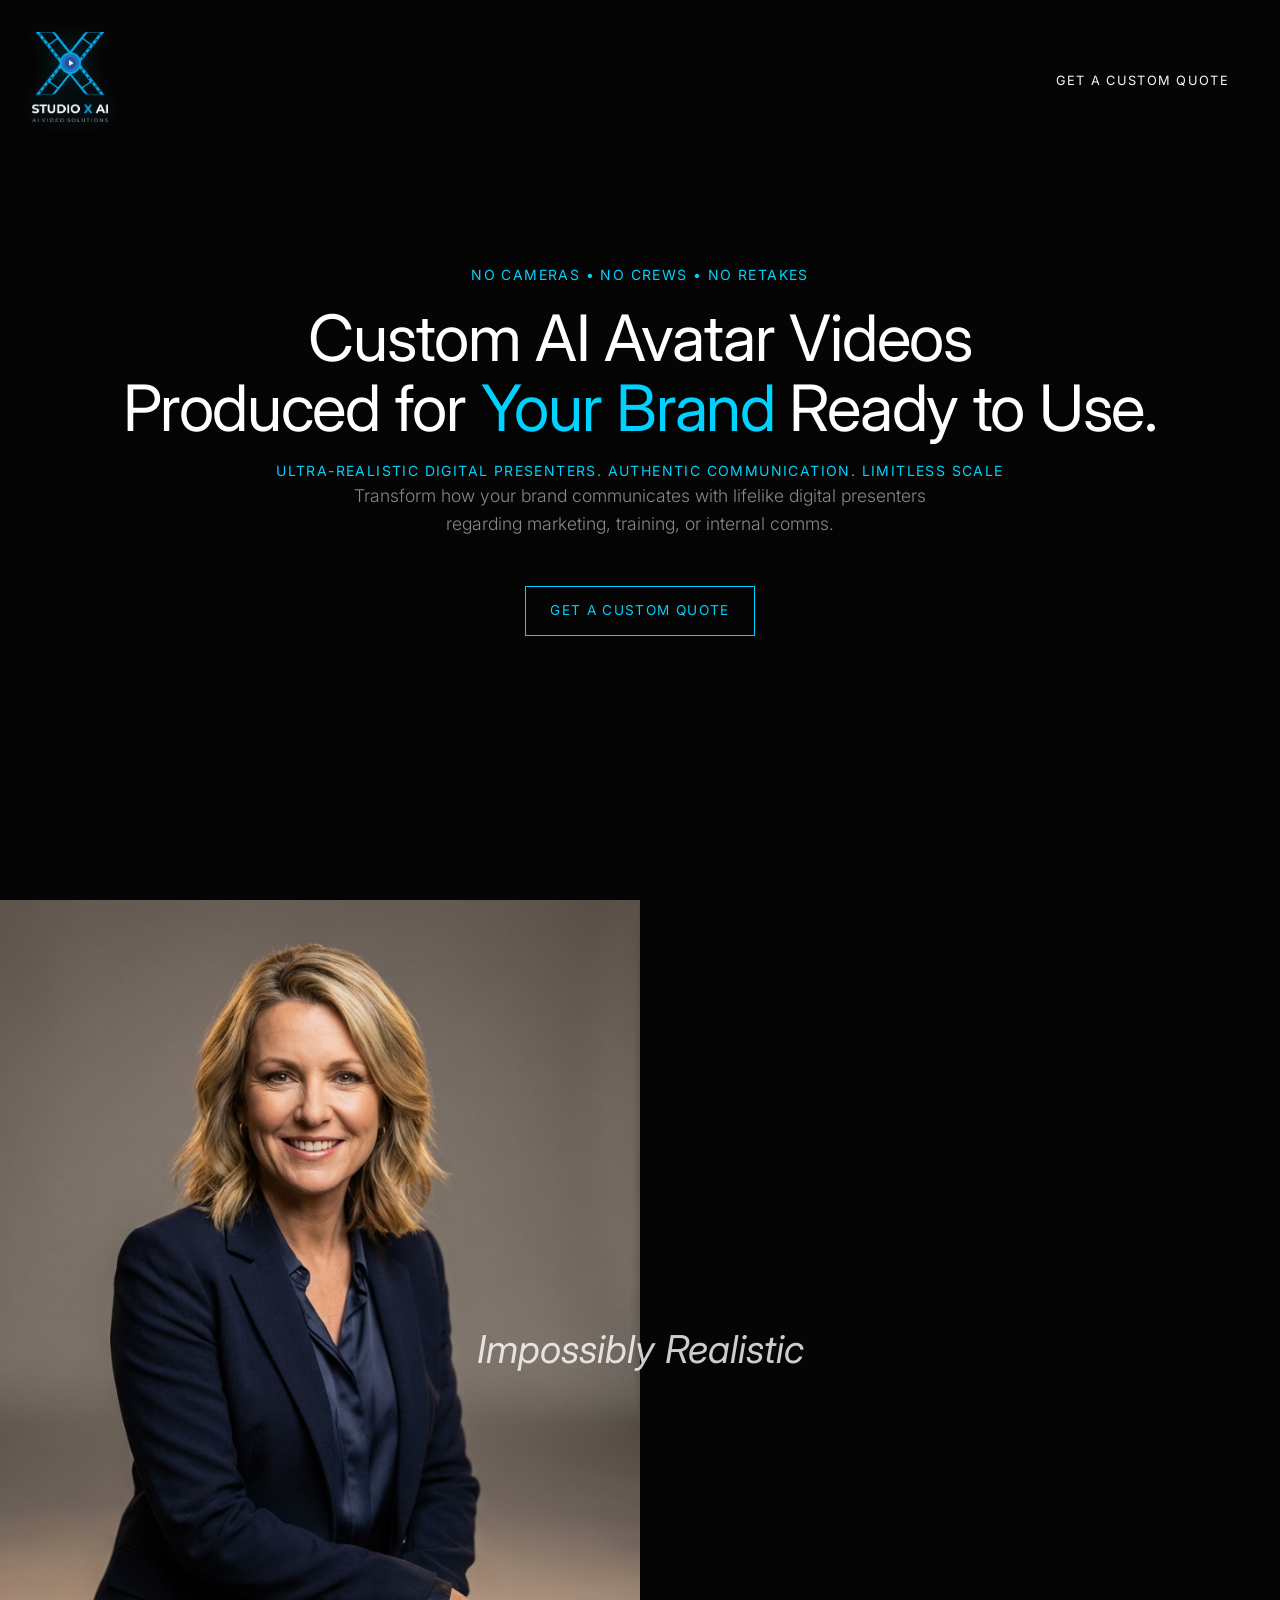
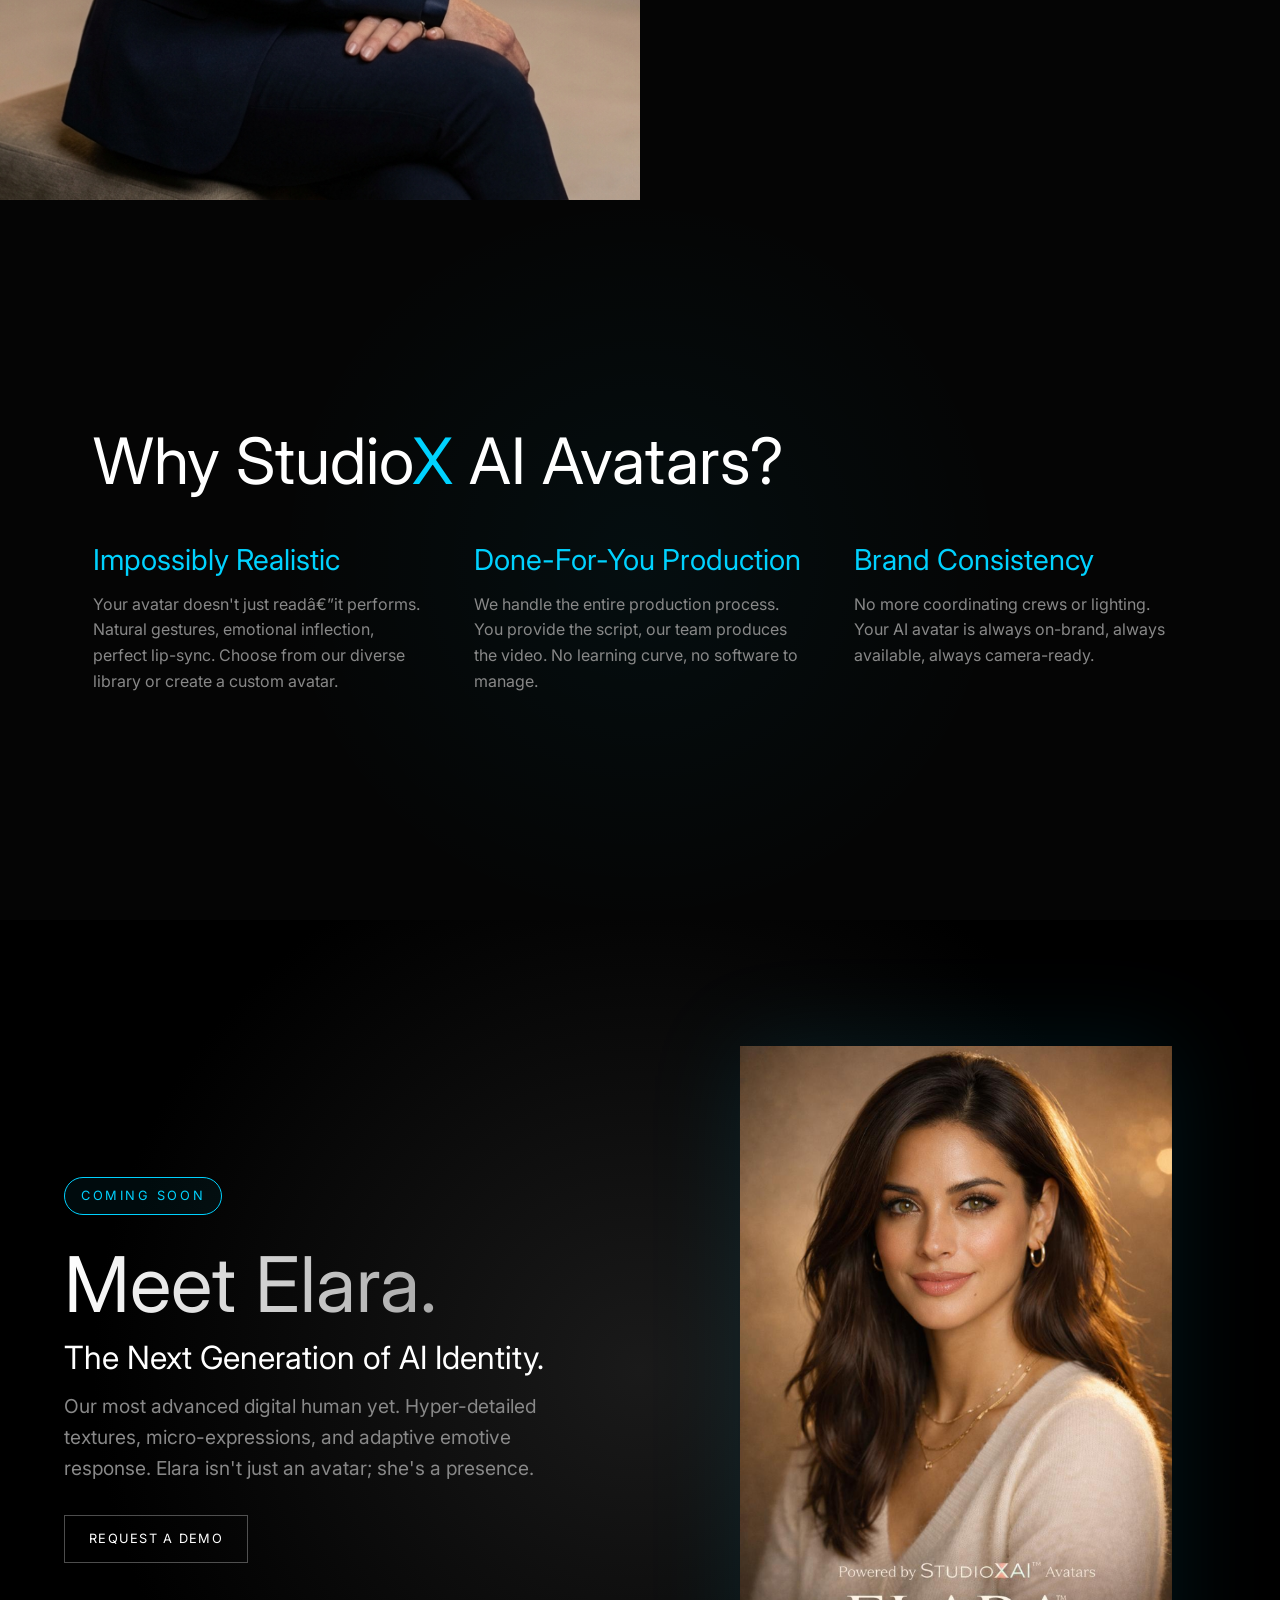
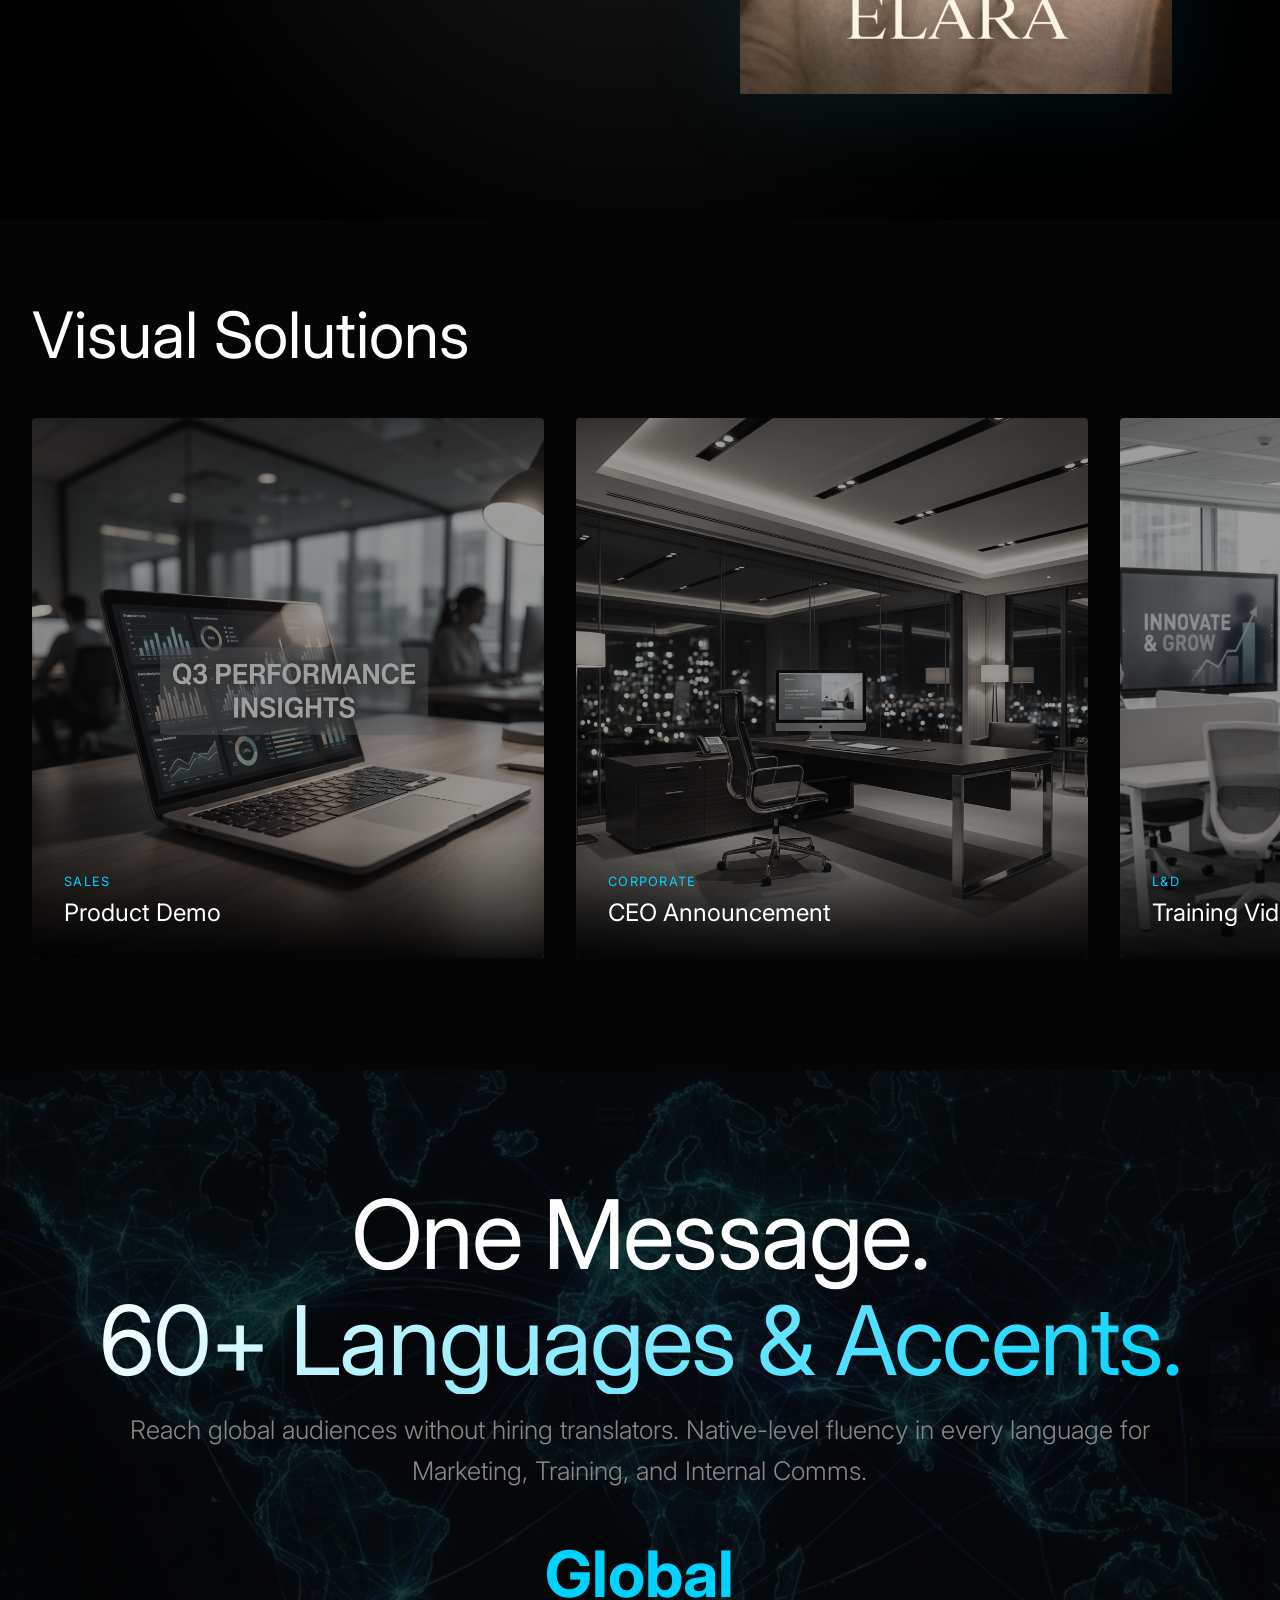
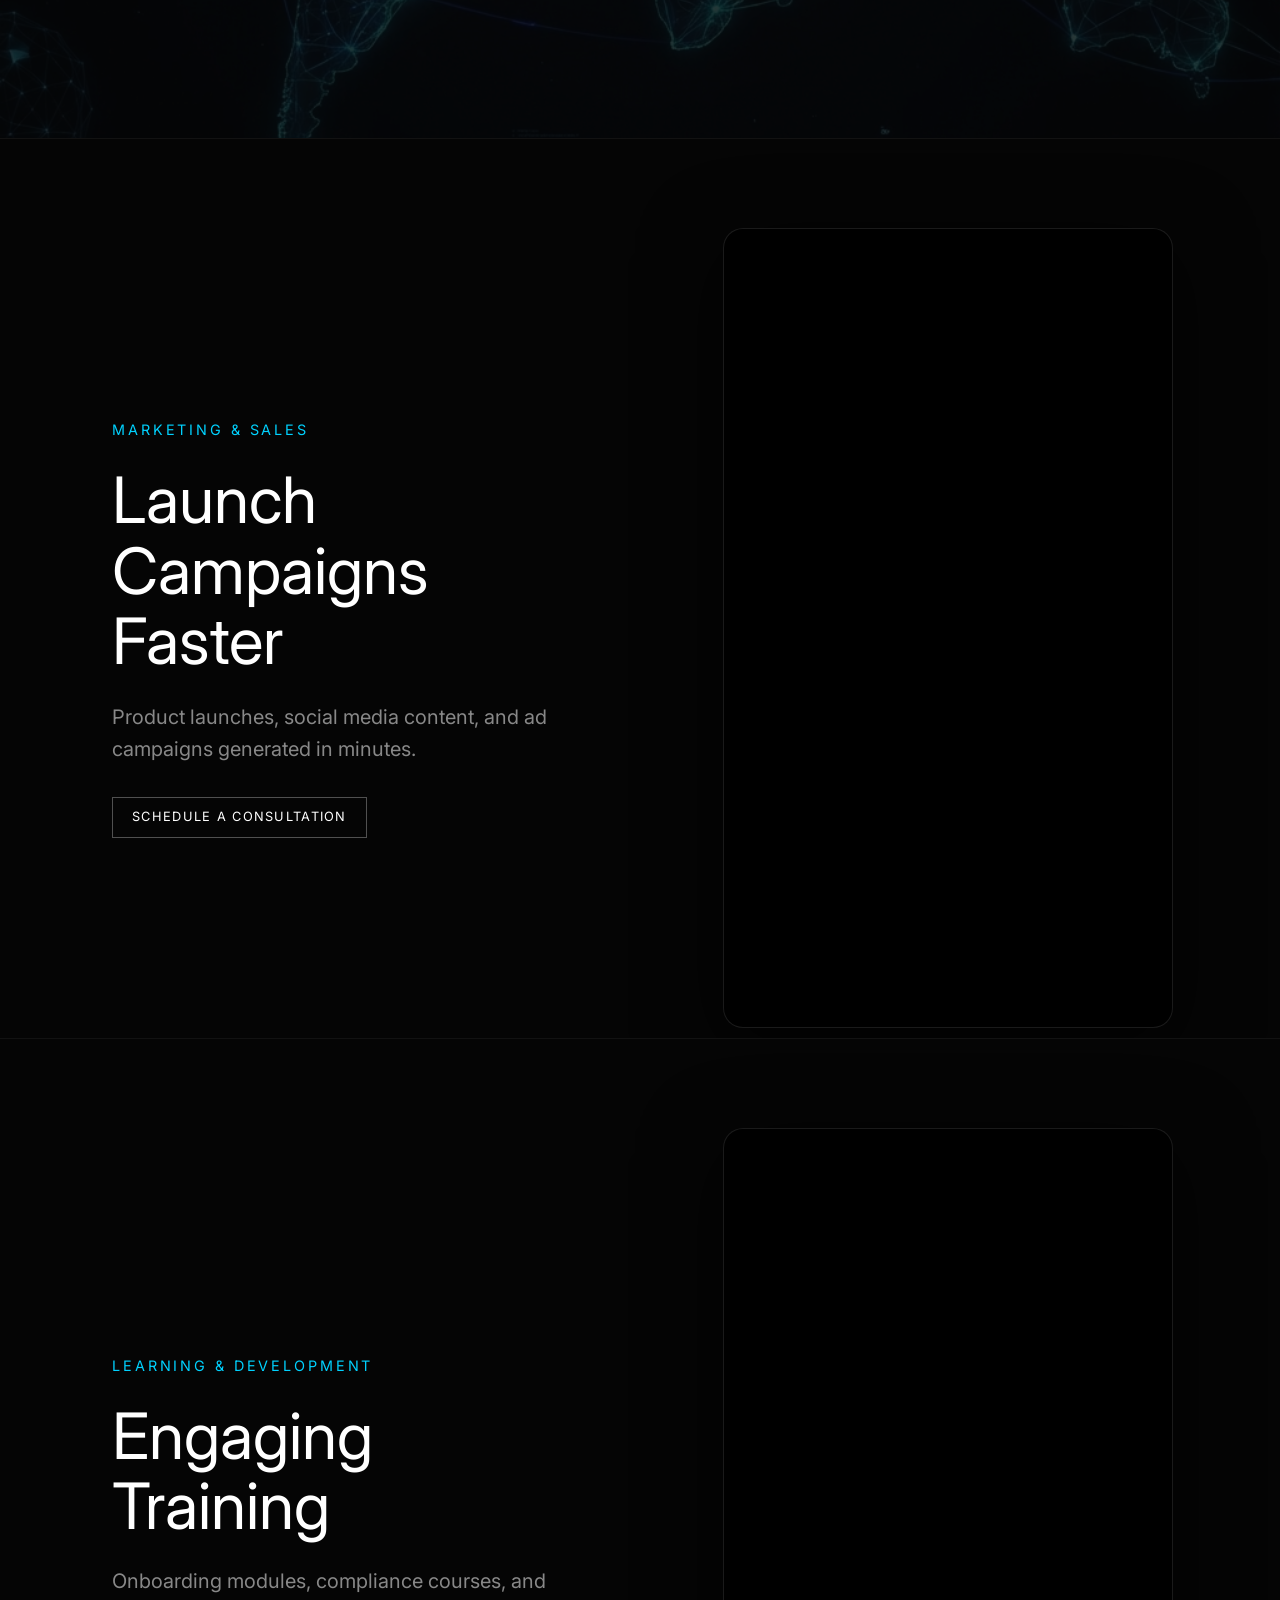
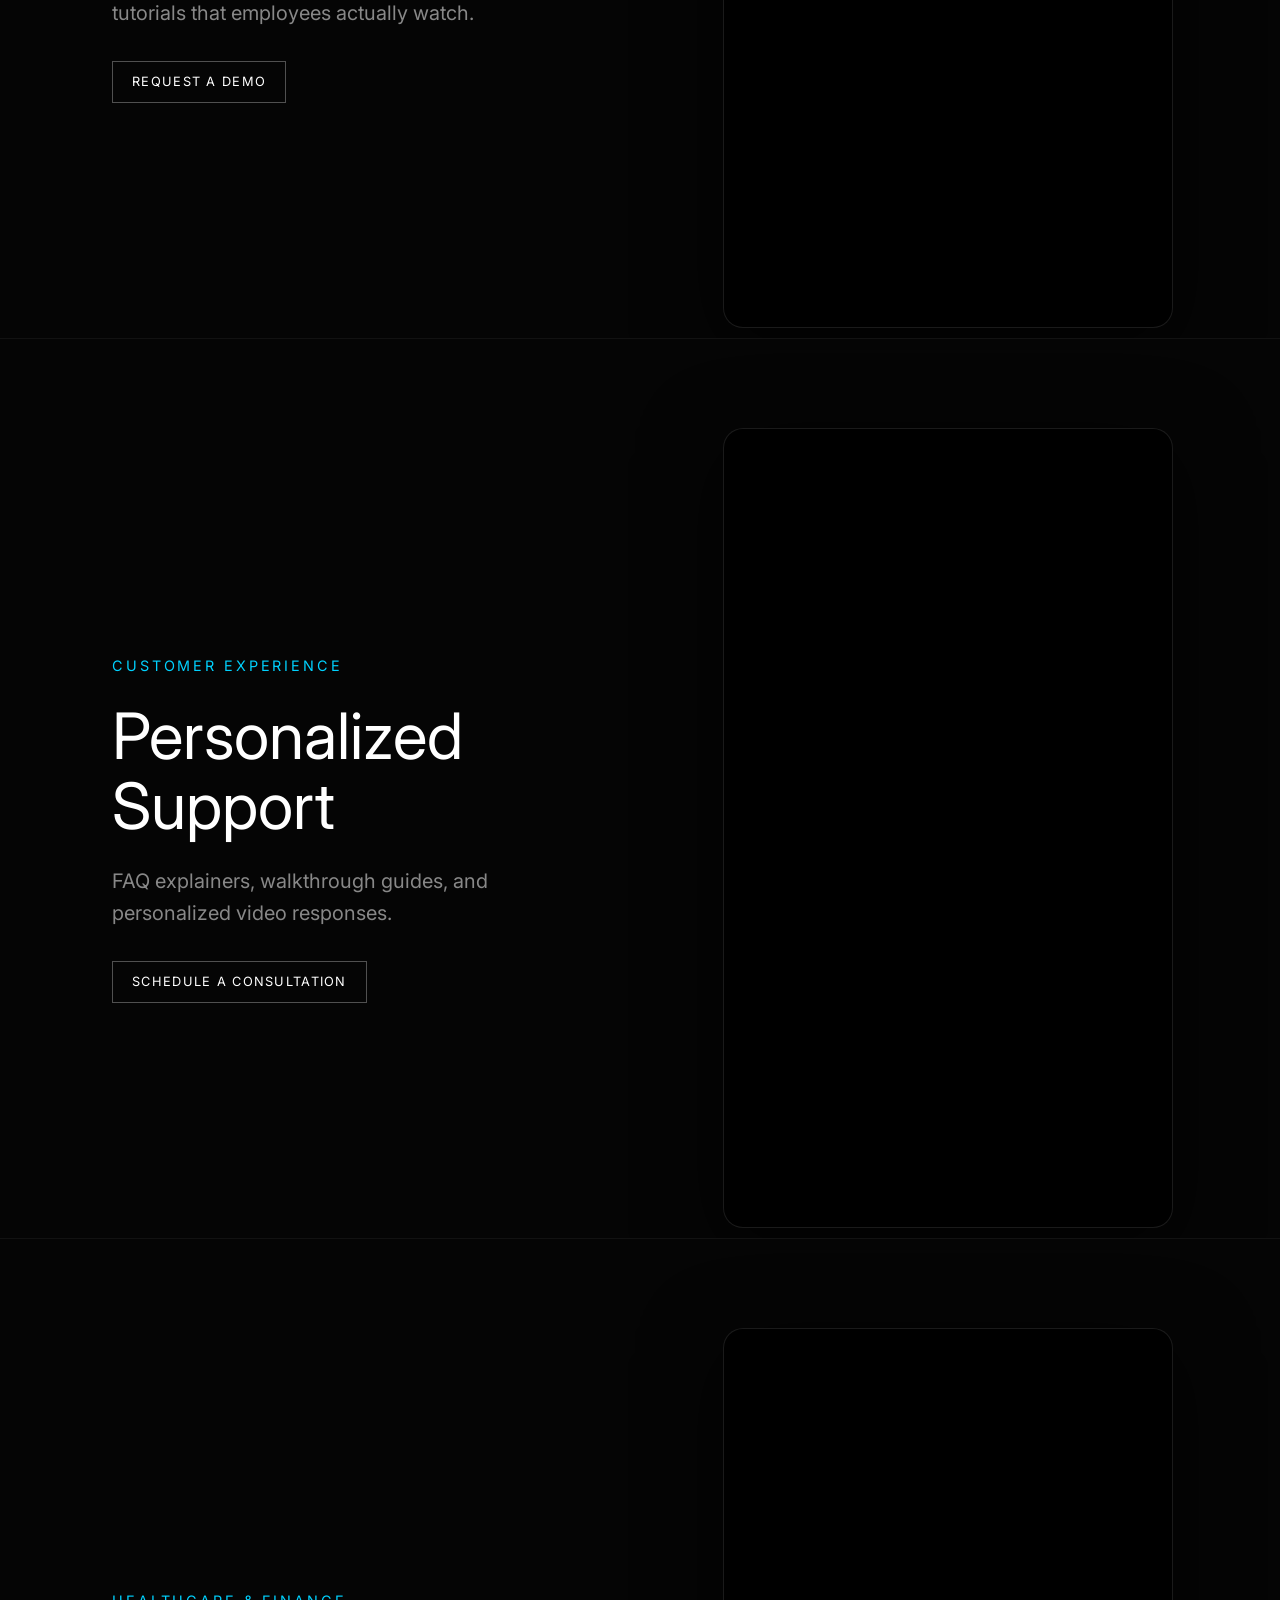
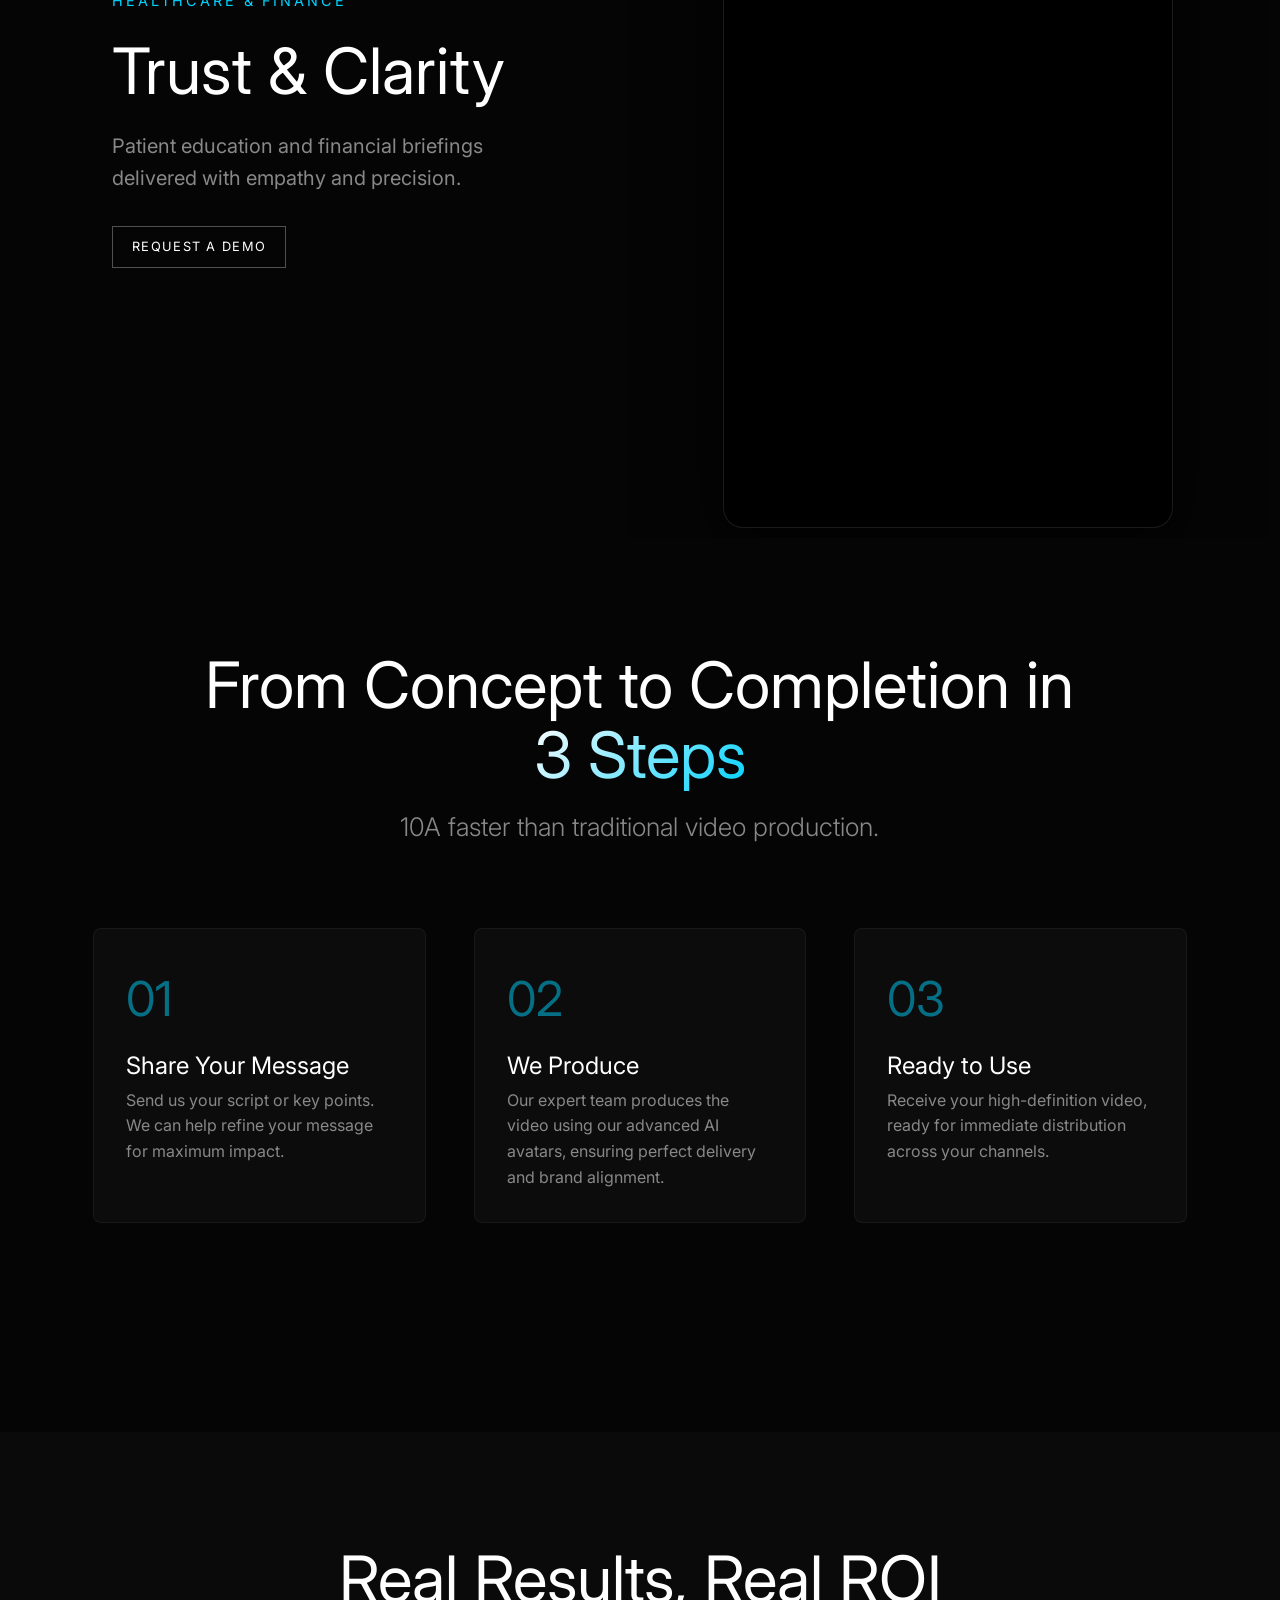
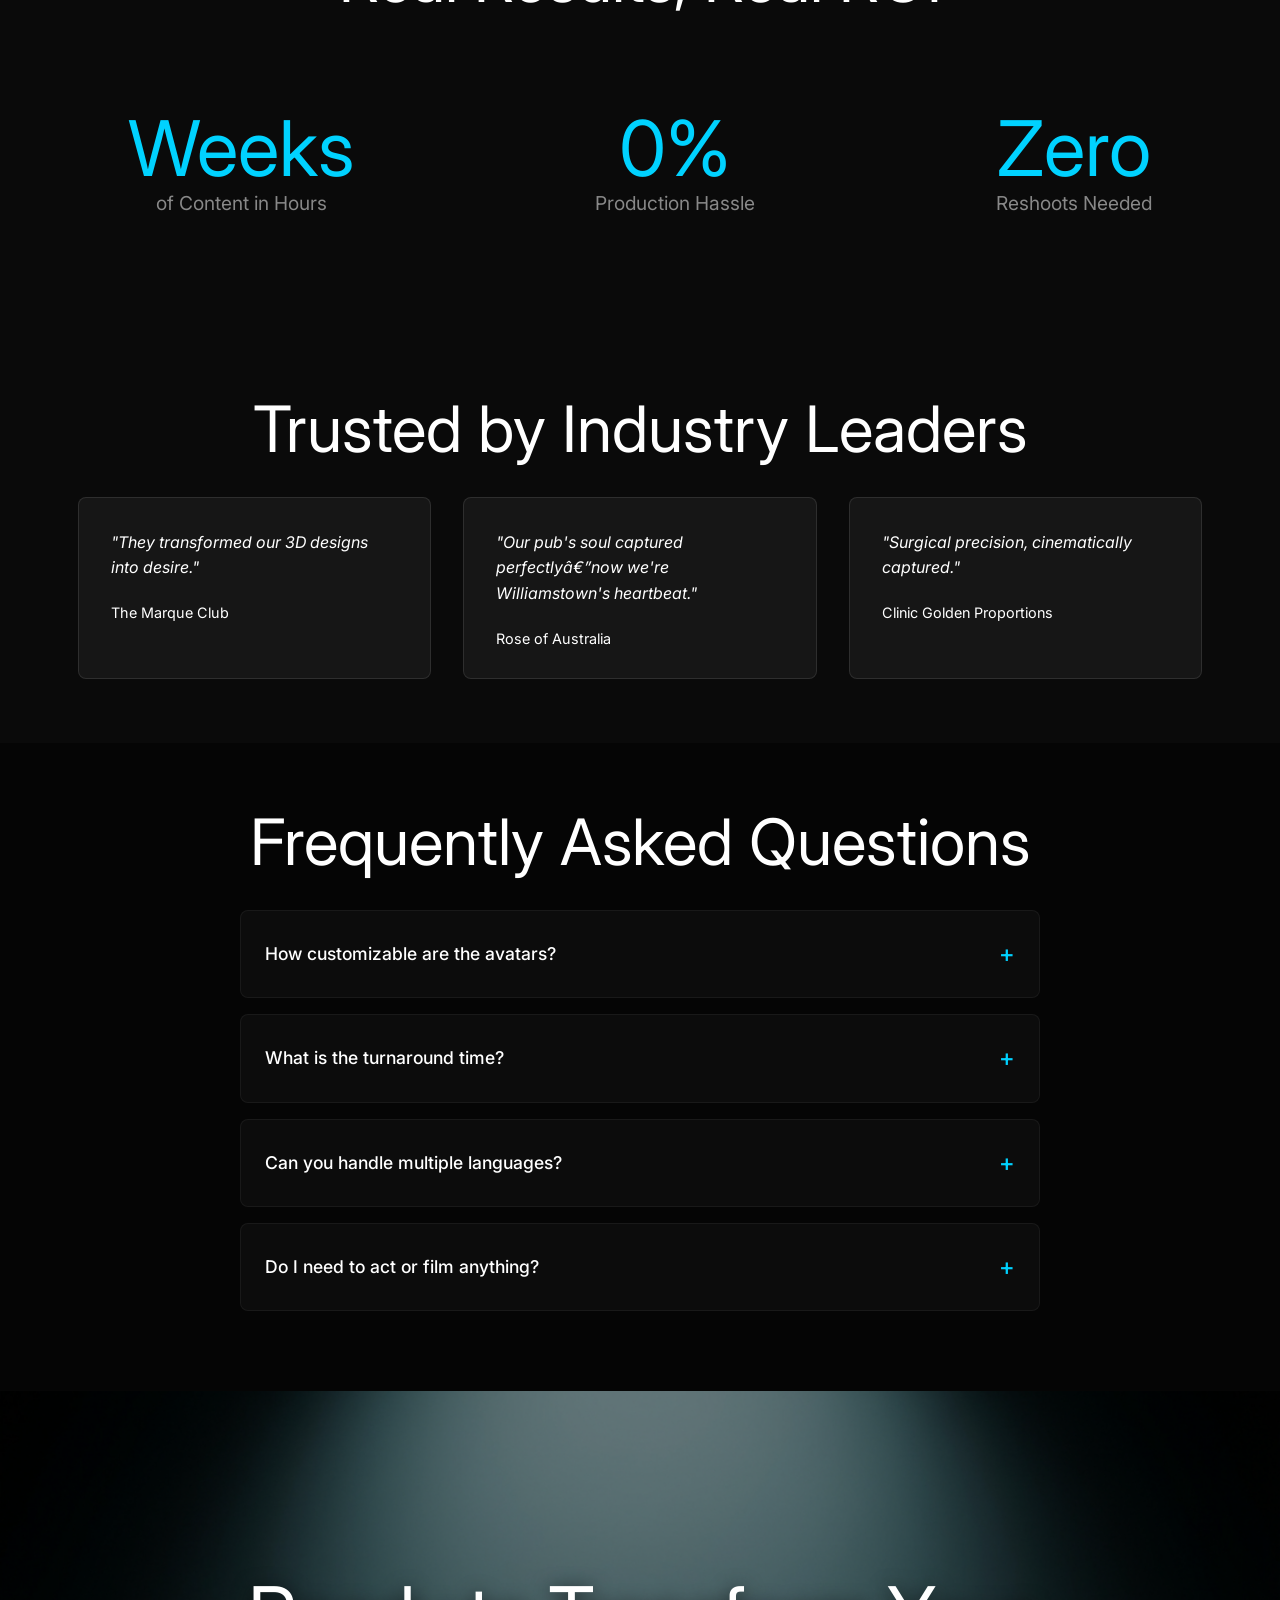
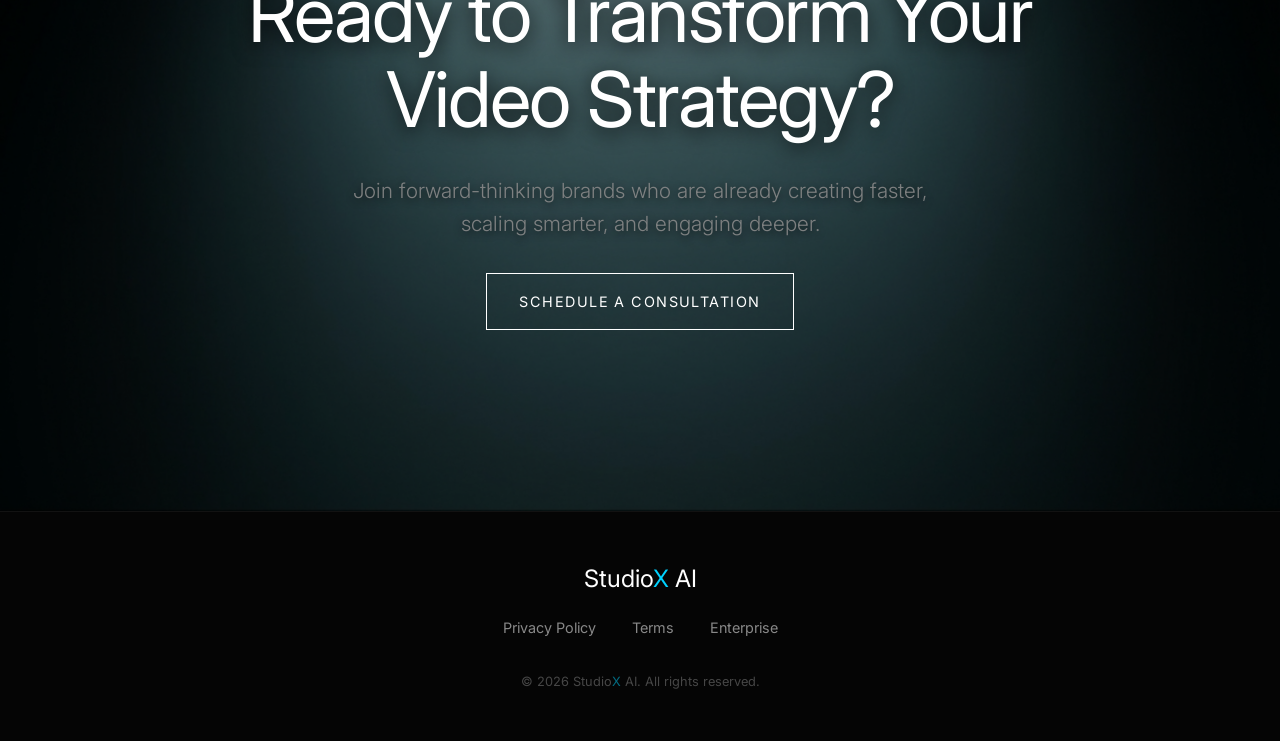
==== commit 91b383ba: "changes" ====
--- a/avatar-solutions.html
+++ b/avatar-solutions.html
@@ -326,7 +326,7 @@
     <section class="steps-section">
         <div class="container">
             <h2 class="text-headline">From Concept to Completion in <span class="text-gradient">3 Steps</span></h2>
-            <p class="text-subhead" style="margin-top: 1rem;">10Ã— faster than traditional video production.</p>
+            <p class="text-subhead" style="margin-top: 1rem;">10A faster than traditional video production.</p>
             
             <div class="steps-grid">
                 <div class="step-card fade-in delay-100">
--- a/assets/css/avatar-landing.css
+++ b/assets/css/avatar-landing.css
@@ -775,6 +775,7 @@
     margin-bottom: 1rem;
     background: linear-gradient(to right, #fff, #888);
     -webkit-background-clip: text;
+    background-clip: text;
     -webkit-text-fill-color: transparent;
 }
 
@@ -919,9 +920,101 @@
     }
 }
 
+
 .modal-footer-text {
     text-align: center;
     color: #666;
     font-size: 0.8rem;
     margin-top: 1rem;
 }
+
+/* =========================================
+   MOBILE RESPONSIVENESS
+   ========================================= */
+@media (max-width: 768px) {
+    :root {
+        --spacing-md: 1.5rem;
+        --spacing-lg: 2rem;
+        --spacing-xl: 3rem;
+        --spacing-xxl: 4rem;
+    }
+
+    .text-display {
+        font-size: 2.5rem; /* Ensure readable on small screens */
+    }
+
+    .text-headline {
+        font-size: 2rem;
+    }
+
+    /* Navigation */
+    nav {
+        padding: 1rem !important; /* Override inline style */
+        background: rgba(0,0,0,0.8); /* readable bg */
+        backdrop-filter: blur(10px);
+    }
+
+    .logo-img {
+        height: 50px; /* Smaller logo */
+    }
+
+    .btn-primary {
+        padding: 0.8rem 1.2rem !important;
+        font-size: 0.8rem !important;
+    }
+
+    /* Split Screen - Stack panels */
+    .split-screen {
+        flex-direction: column;
+        height: auto;
+        min-height: 100vh;
+    }
+
+    .split-panel {
+        height: 50vh;
+        width: 100%;
+    }
+
+    .split-label {
+        font-size: 1.5rem;
+        bottom: 1rem;
+        left: 1rem;
+        opacity: 1; /* Always visible on mobile */
+        transform: none;
+    }
+
+    /* Intro Section */
+    .intro-section {
+        padding: var(--spacing-xl) var(--spacing-md);
+        min-height: auto;
+    }
+
+    .intro-text {
+        font-size: 2rem;
+    }
+
+    /* Gallery - Carousel effect */
+    .gallery-item {
+        flex: 0 0 85vw; /* Wider items */
+        height: 50vh;
+    }
+
+    /* Results */
+    .results-section {
+        flex-direction: column;
+        gap: var(--spacing-xl);
+    }
+    
+    .result-number {
+        font-size: 3.5rem;
+    }
+    
+    /* FAQ Detail */
+    details {
+        padding: 1rem;
+    }
+    
+    summary {
+        font-size: 1rem;
+    }
+}
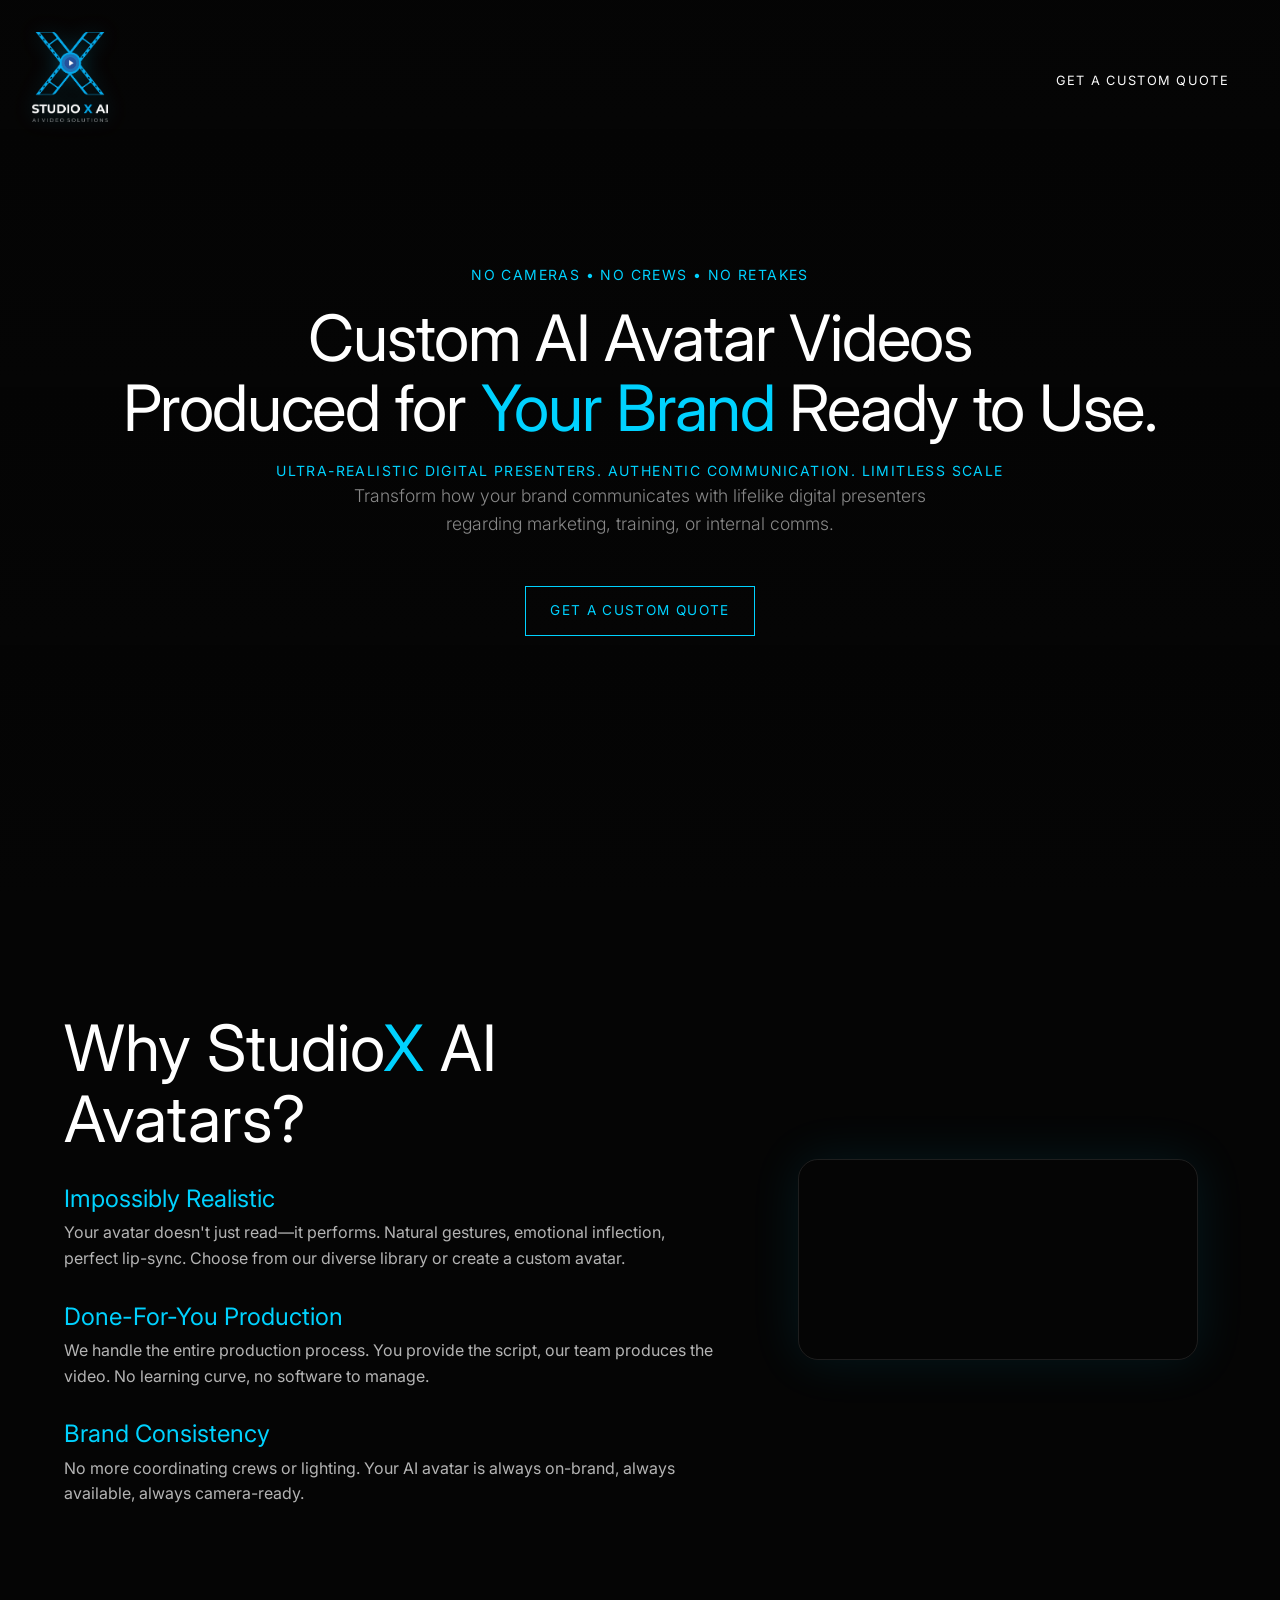
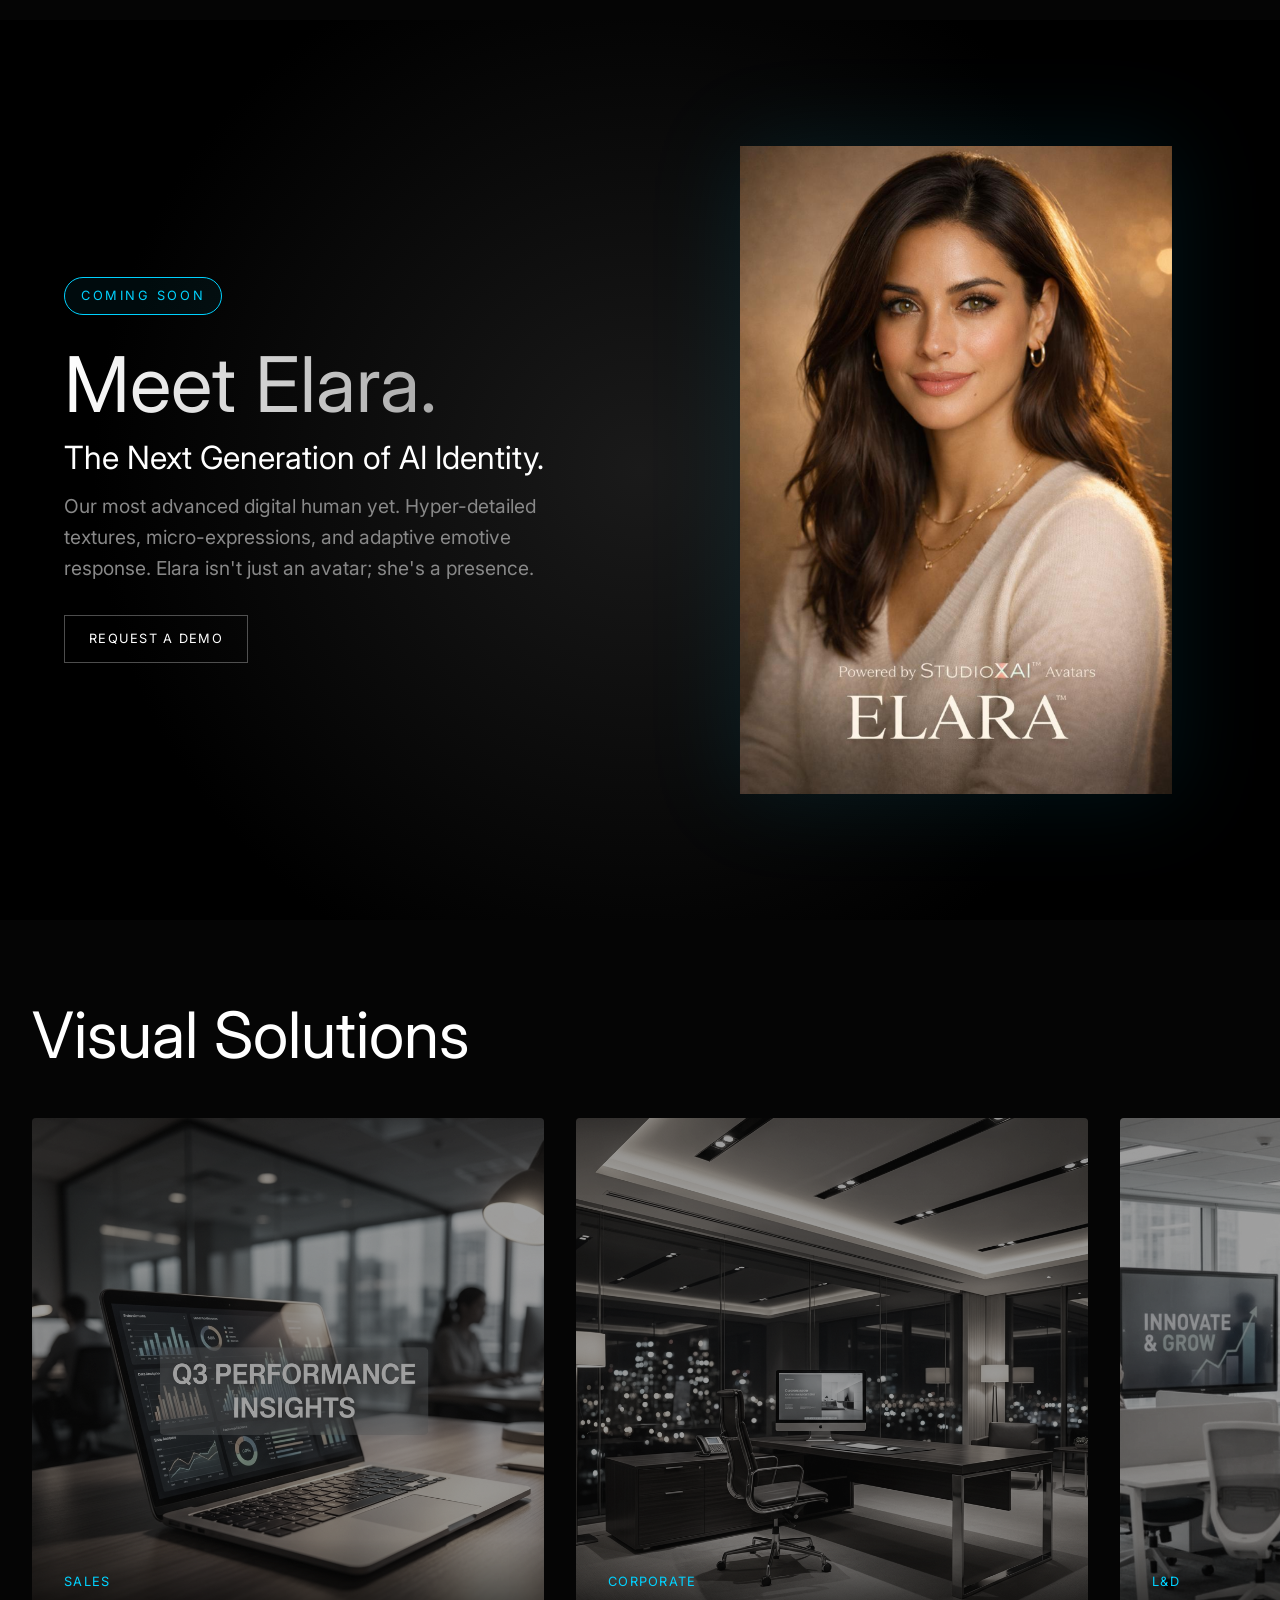
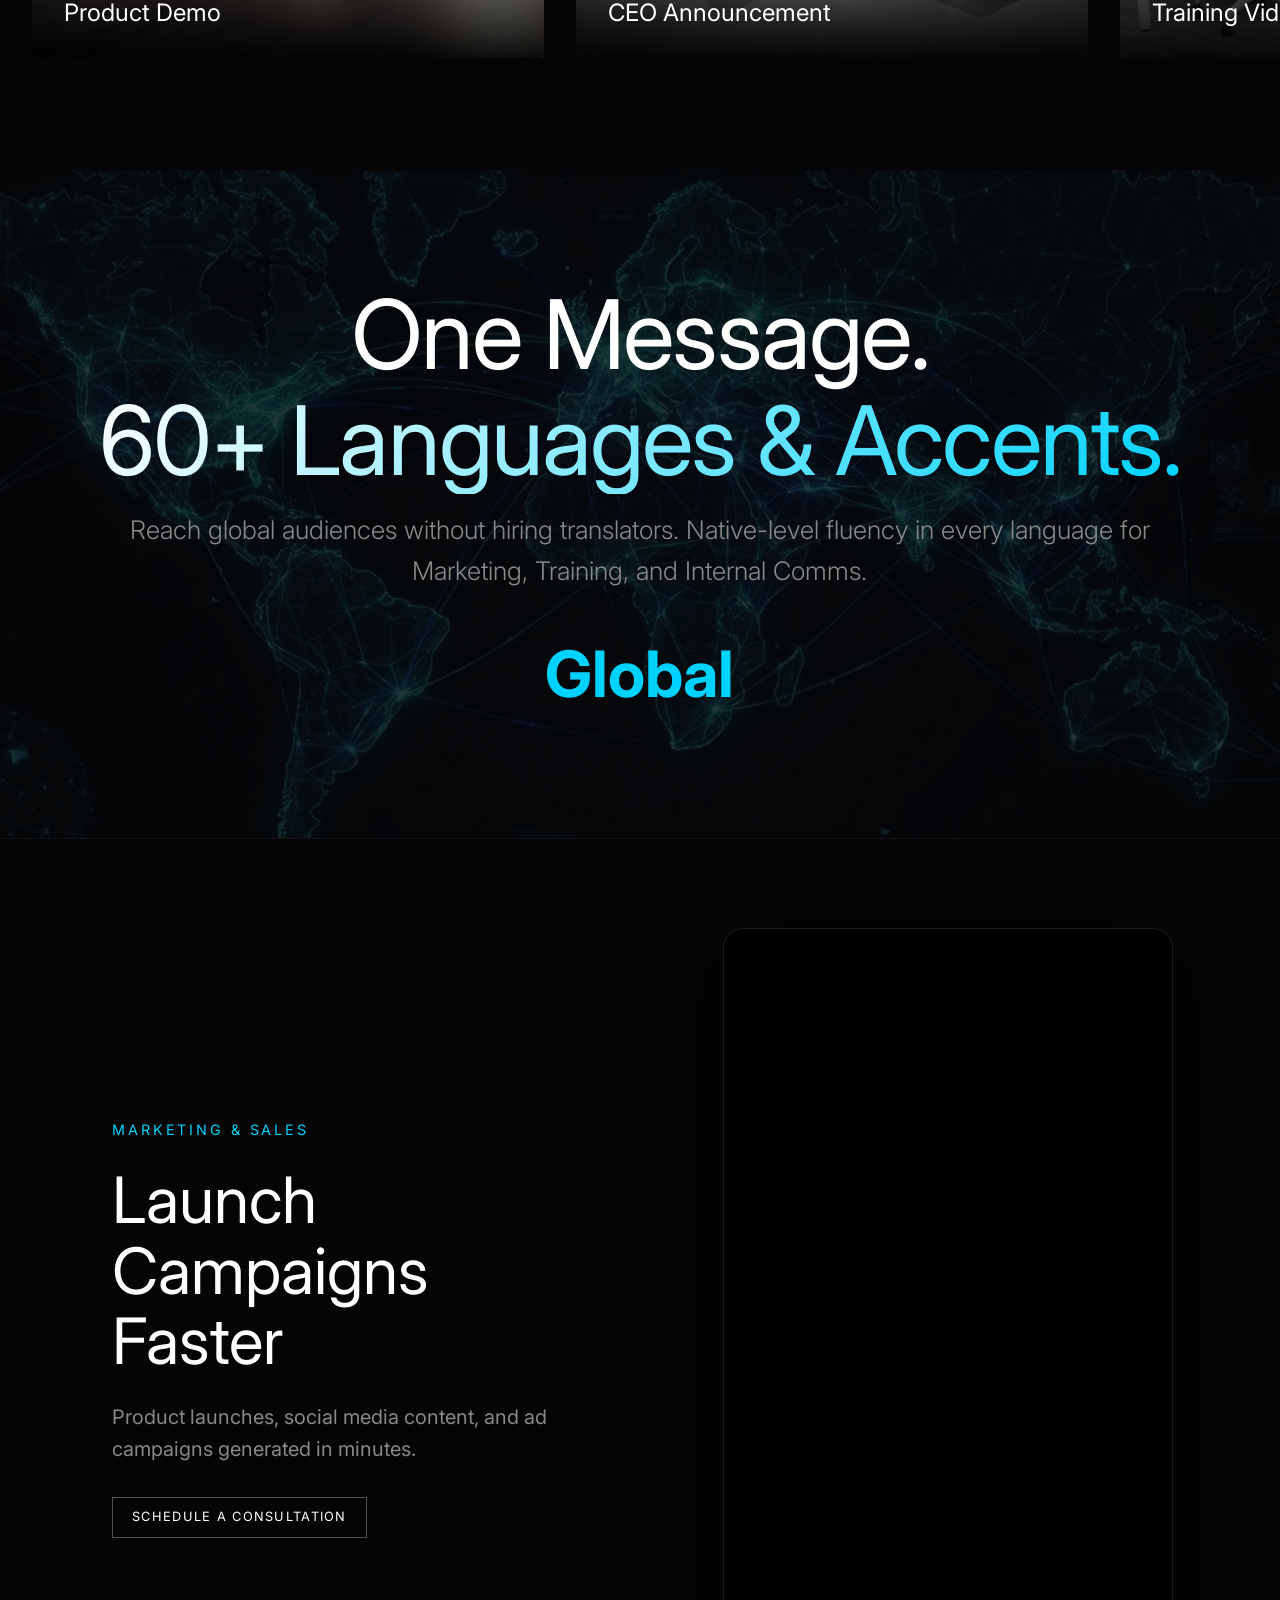
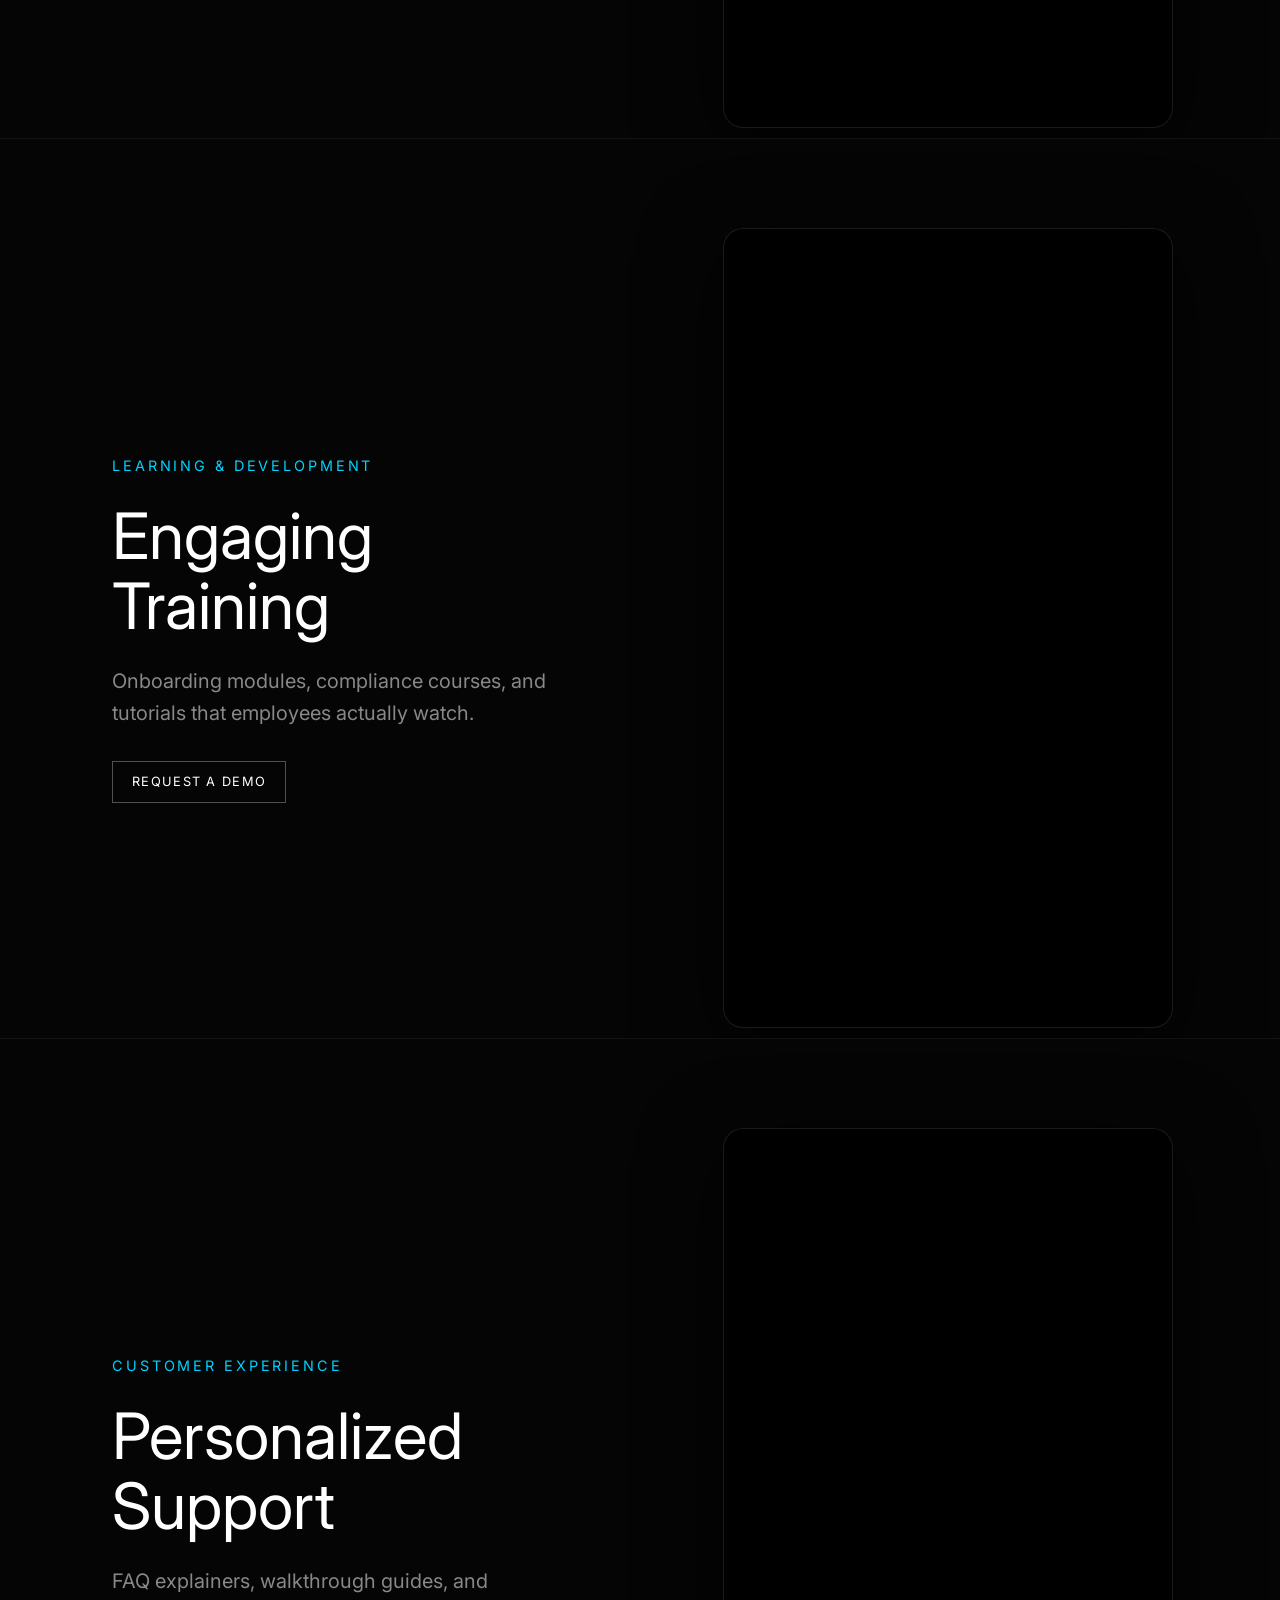
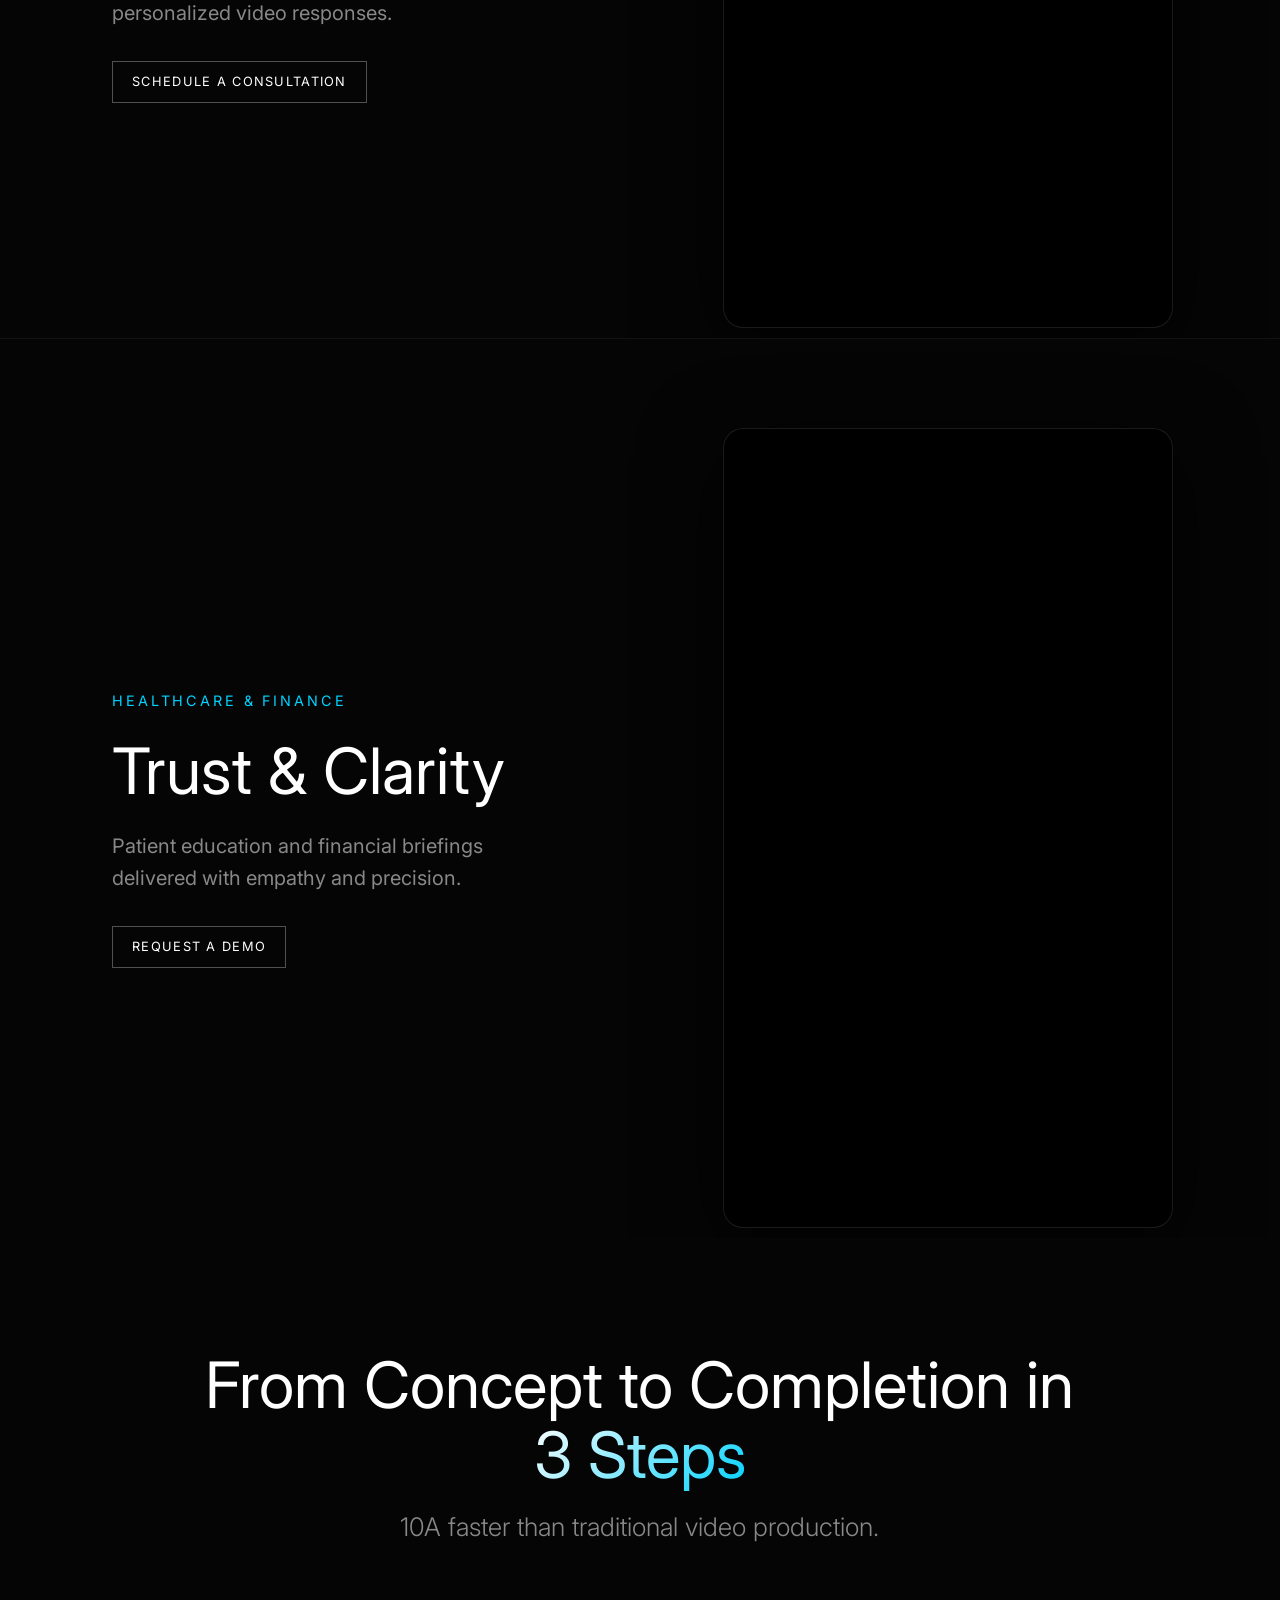
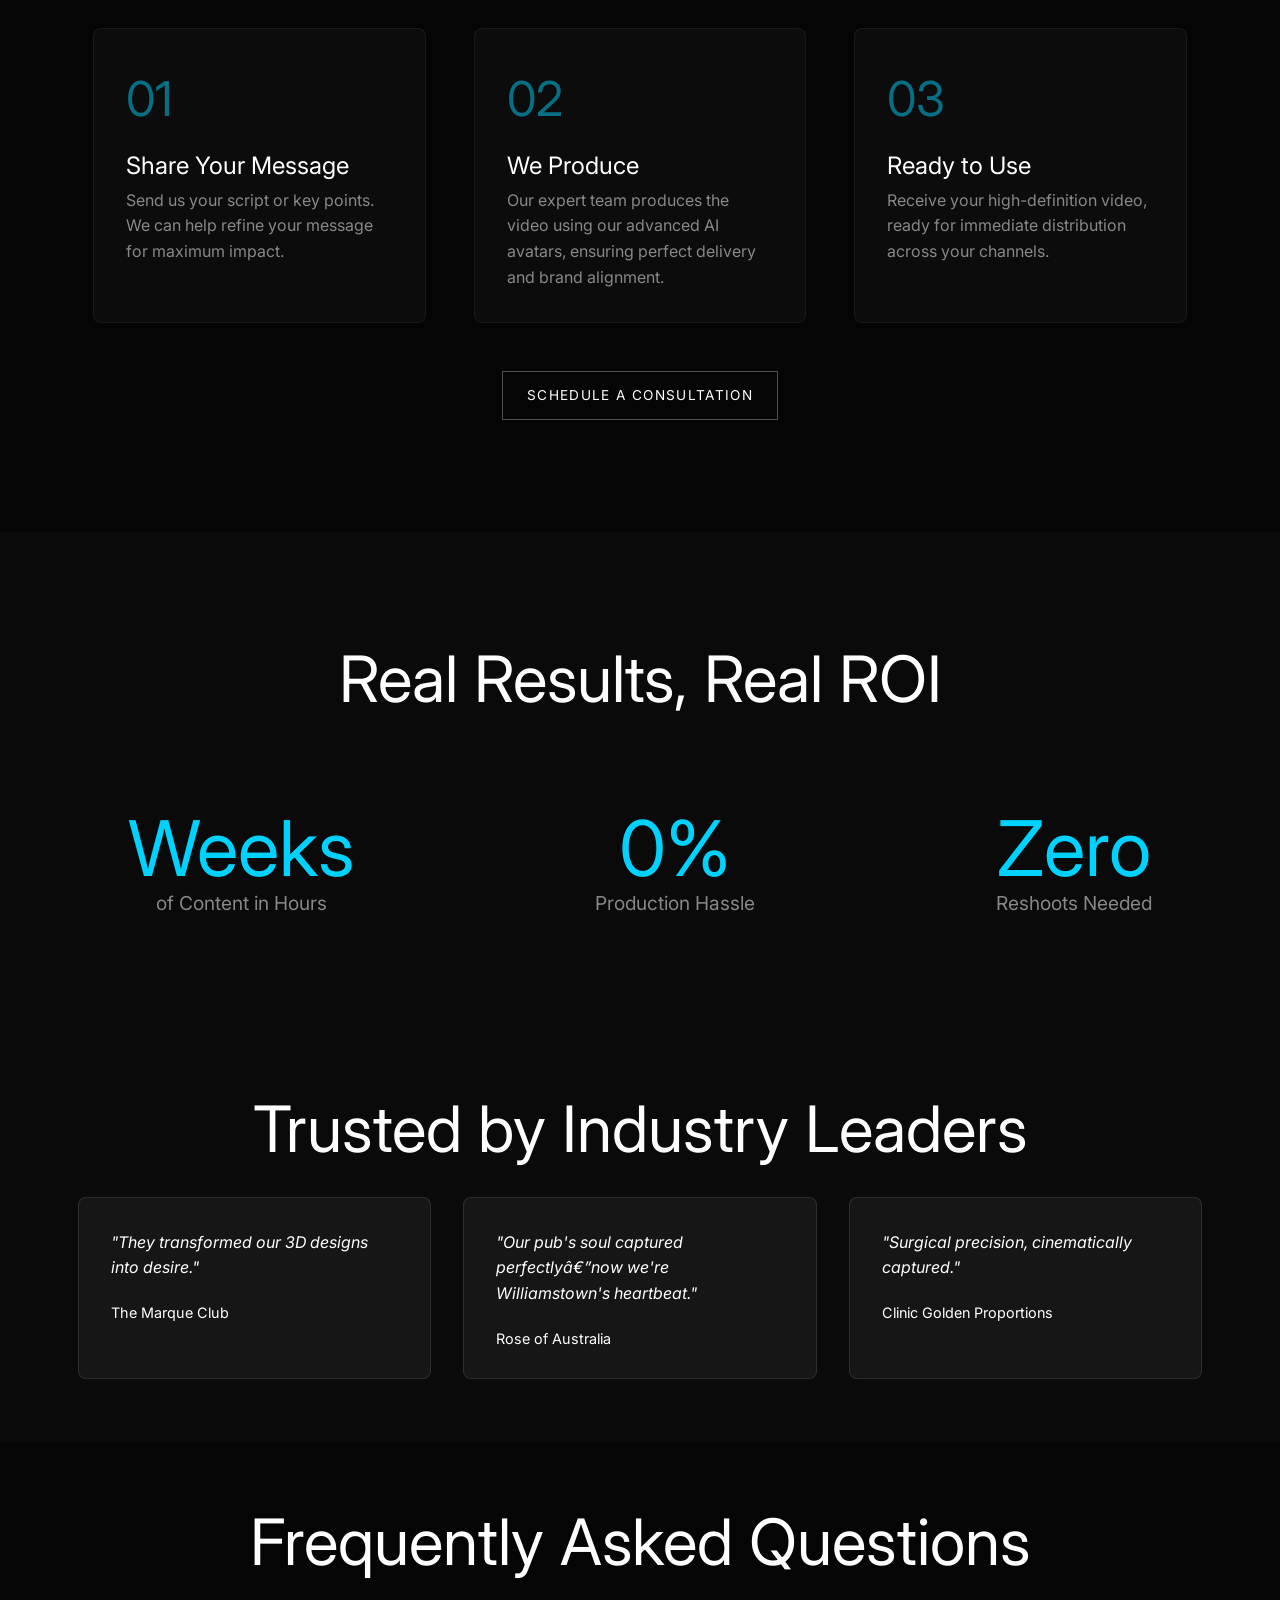
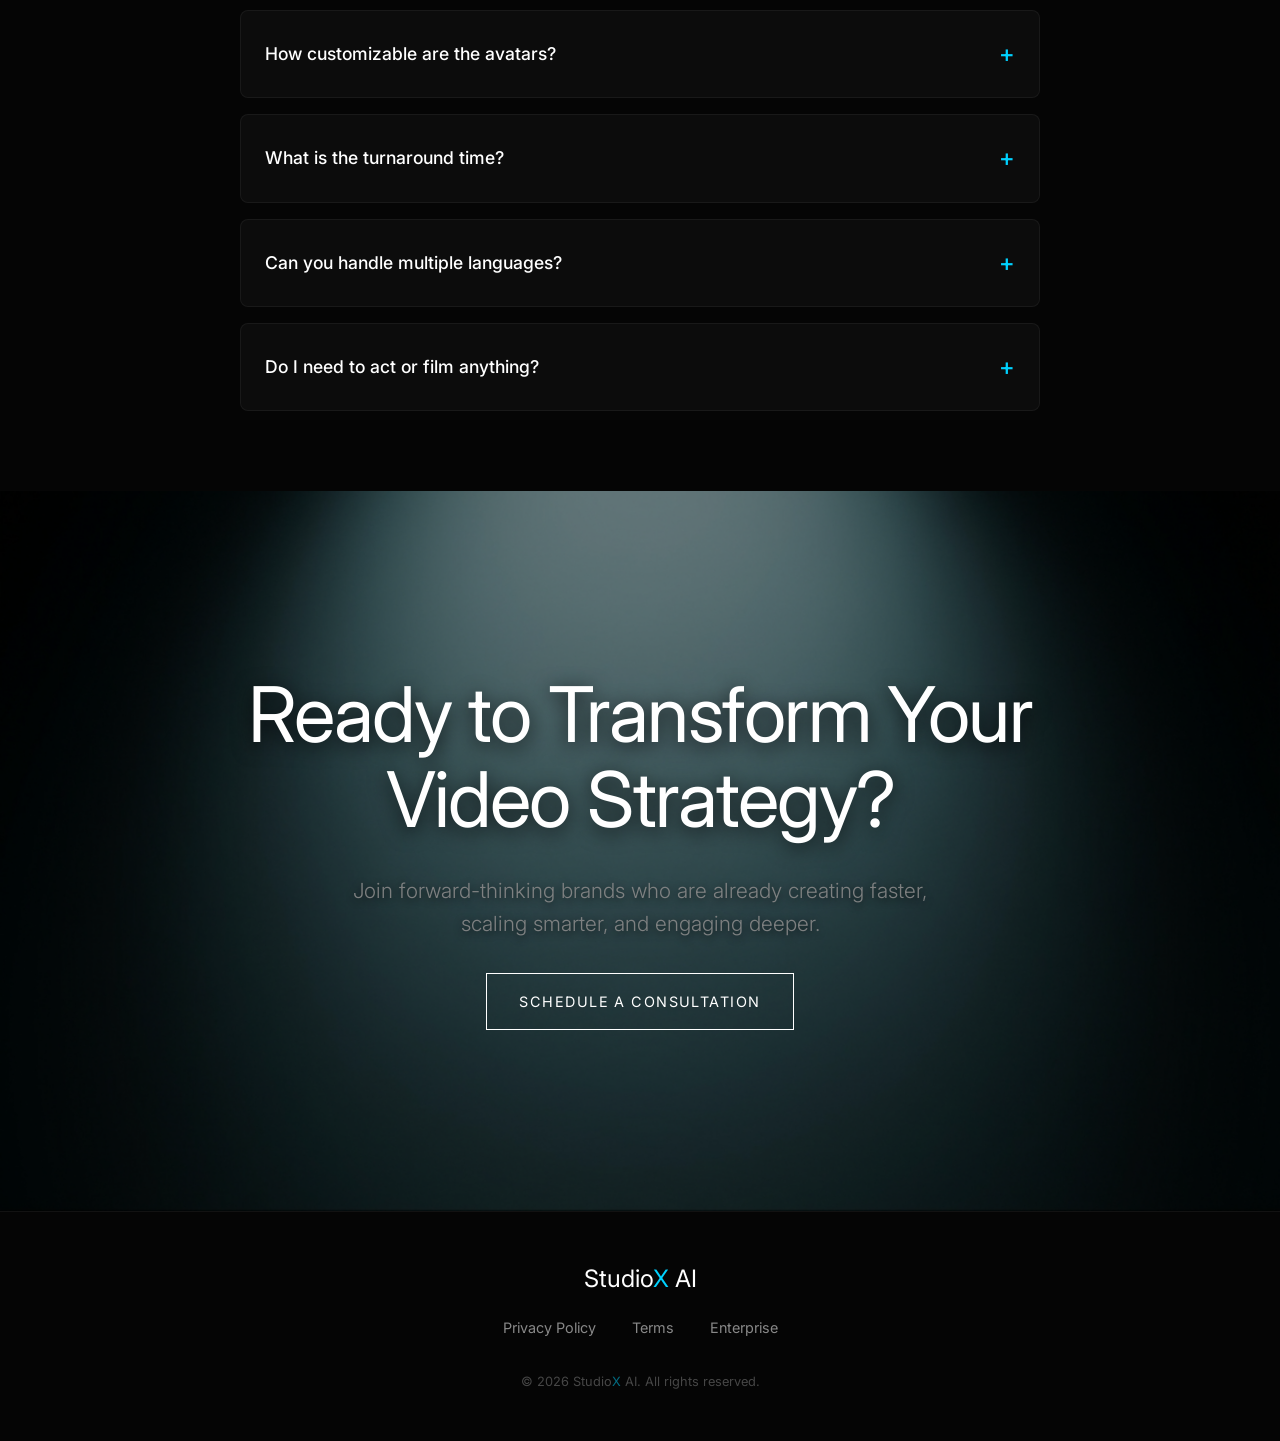
==== commit 79959e07: "changes" ====
--- a/avatar-solutions.html
+++ b/avatar-solutions.html
@@ -68,55 +68,42 @@
     </section>
 
     <!-- SECTION 2: REALISM MOMENT -->
-    <section id="realism" class="section-fullscreen" style="height: auto; min-height: 100vh;">
-        <div class="split-screen">
-            <!-- Left: Human -->
-            <div class="split-panel">
-                <!-- Real Human Portrait -->
-                <img src="assets/images/real_human_portrait.png" alt="Real Presenter">
-                <div class="split-label">Real Human</div>
-            </div>
-            
-            <!-- Right: AI Avatar -->
-            <div class="split-panel">
-                <!-- Using video for the AI side to show motion -->
-                <video autoplay muted loop playsinline>
-                    <source src="assets/sarah video.mp4" type="video/mp4">
-                </video>
-                <div class="split-label">AI Avatar</div>
-            </div>
-
-            <!-- Center Overlay Text -->
-            <div class="realism-overlay">
-                <p class="realism-text">Impossibly Realistic</p>
-            </div>
-        </div>
-    </section>
-
-    <!-- SECTION 3: WHY STUDIOX -->
-    <section id="intro" class="intro-section" style="flex-direction: column; text-align: left; align-items: flex-start;">
-        <div class="abstract-bg"></div>
+    <section id="realism" class="section-fullscreen" style="height: auto; min-height: 80vh; display: flex; align-items: center; background: #050505;">
         <div class="container">
-            <h2 class="text-headline fade-in" style="margin-bottom: var(--spacing-lg);">Why Studio<span style="color: var(--color-accent);">X</span> AI Avatars?</h2>
-            
-            <div style="display: grid; grid-template-columns: repeat(auto-fit, minmax(300px, 1fr)); gap: var(--spacing-lg);">
-                <div class="fade-in delay-100">
-                    <h3 style="font-family: var(--font-serif); font-size: 1.8rem; margin-bottom: 1rem; color: var(--color-accent);">Impossibly Realistic</h3>
-                    <p style="color: var(--color-text-muted);">Your avatar doesn't just readâ€”it performs. Natural gestures, emotional inflection, perfect lip-sync. Choose from our diverse library or create a custom avatar.</p>
+             <div style="display: grid; grid-template-columns: 1.5fr 1fr; gap: 4rem; align-items: center;">
+                <!-- Left: Content -->
+                <div class="fade-in">
+                    <h2 class="text-headline" style="margin-bottom: 2rem;">Why Studio<span style="color: var(--color-accent);">X</span> AI Avatars?</h2>
+                    
+                    <div style="margin-bottom: 2rem;">
+                        <h3 style="font-family: var(--font-serif); font-size: 1.5rem; margin-bottom: 0.5rem; color: var(--color-accent);">Impossibly Realistic</h3>
+                        <p style="color: rgba(255,255,255,0.7); font-size: 1rem;">Your avatar doesn't just read—it performs. Natural gestures, emotional inflection, perfect lip-sync. Choose from our diverse library or create a custom avatar.</p>
+                    </div>
+                    
+                    <div style="margin-bottom: 2rem;">
+                        <h3 style="font-family: var(--font-serif); font-size: 1.5rem; margin-bottom: 0.5rem; color: var(--color-accent);">Done-For-You Production</h3>
+                        <p style="color: rgba(255,255,255,0.7); font-size: 1rem;">We handle the entire production process. You provide the script, our team produces the video. No learning curve, no software to manage.</p>
+                    </div>
+
+                    <div>
+                        <h3 style="font-family: var(--font-serif); font-size: 1.5rem; margin-bottom: 0.5rem; color: var(--color-accent);">Brand Consistency</h3>
+                        <p style="color: rgba(255,255,255,0.7); font-size: 1rem;">No more coordinating crews or lighting. Your AI avatar is always on-brand, always available, always camera-ready.</p>
+                    </div>
                 </div>
                 
-                <div class="fade-in delay-200">
-                    <h3 style="font-family: var(--font-serif); font-size: 1.8rem; margin-bottom: 1rem; color: var(--color-accent);">Done-For-You Production</h3>
-                    <p style="color: var(--color-text-muted);">We handle the entire production process. You provide the script, our team produces the video. No learning curve, no software to manage.</p>
-                </div>
-
-                <div class="fade-in delay-300">
-                    <h3 style="font-family: var(--font-serif); font-size: 1.8rem; margin-bottom: 1rem; color: var(--color-accent);">Brand Consistency</h3>
-                    <p style="color: var(--color-text-muted);">No more coordinating crews or lighting. Your AI avatar is always on-brand, always available, always camera-ready.</p>
-                </div>
-            </div>
-        </div>
-    </section>
+                <!-- Right: Video -->
+                <div class="fade-in delay-200" style="display: flex; justify-content: center;">
+                     <div style="border-radius: 20px; overflow: hidden; box-shadow: 0 0 50px rgba(0, 210, 255, 0.1); border: 1px solid rgba(255,255,255,0.1); max-width: 400px; width: 100%;">
+                        <video autoplay muted loop playsinline style="width: 100%; display: block;">
+                            <source src="assets/sarah video.mp4" type="video/mp4">
+                        </video>
+                     </div>
+                </div>
+            </div>
+        </div>
+    </section>
+
+
 
     <!-- SECTION: INTRODUCING ELARA -->
     <section class="elara-section">
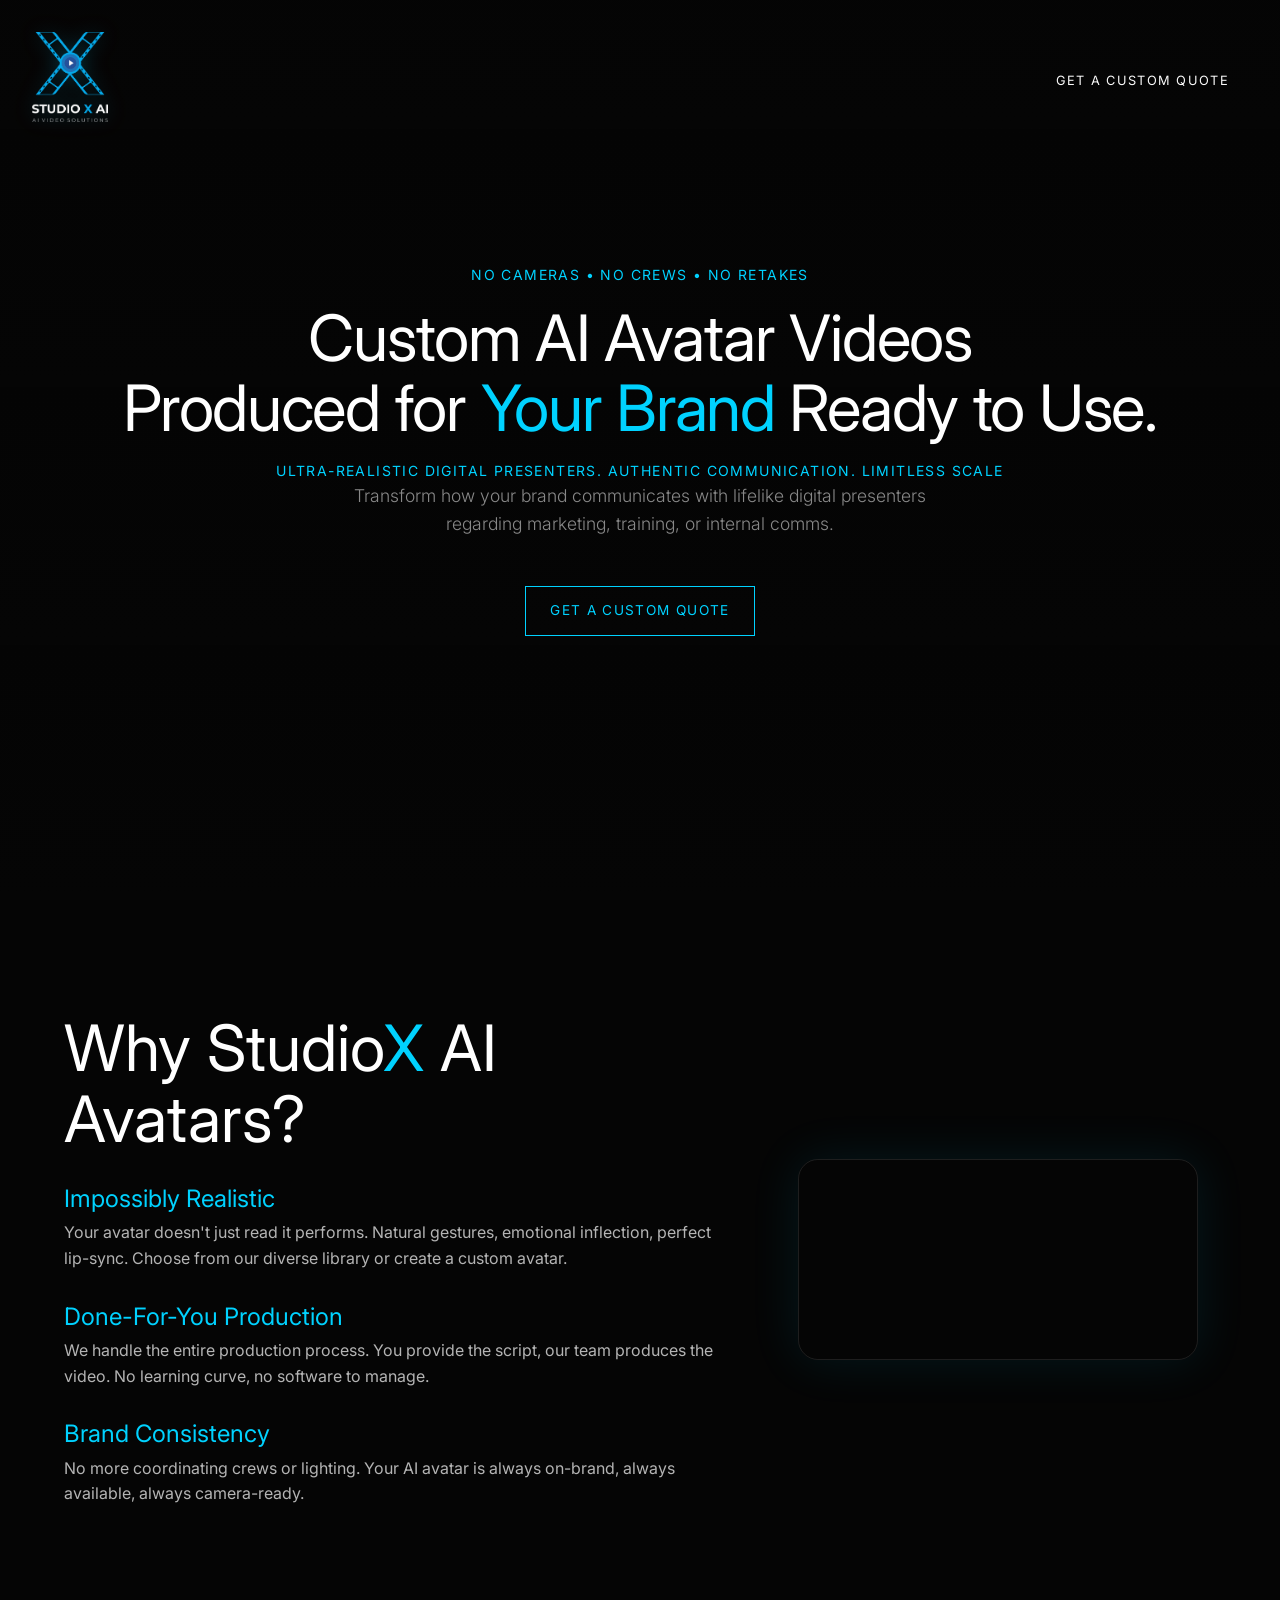
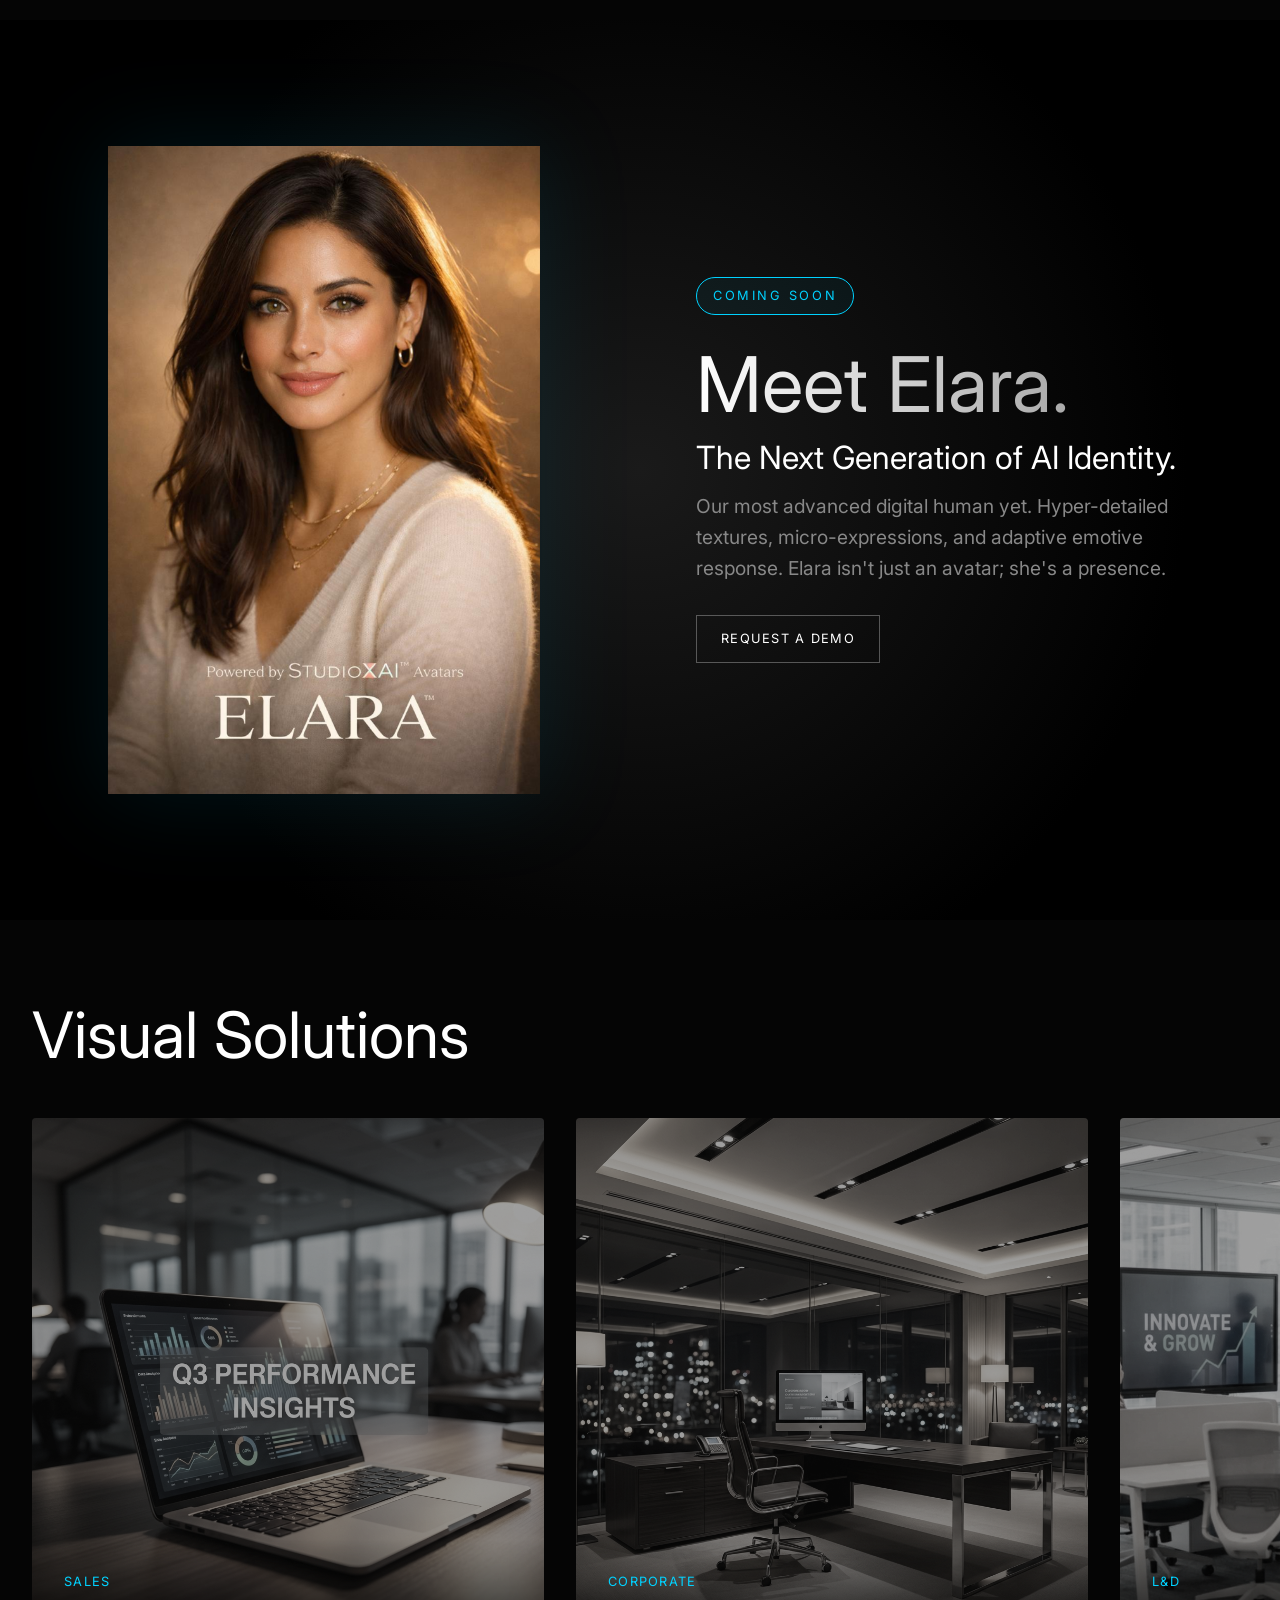
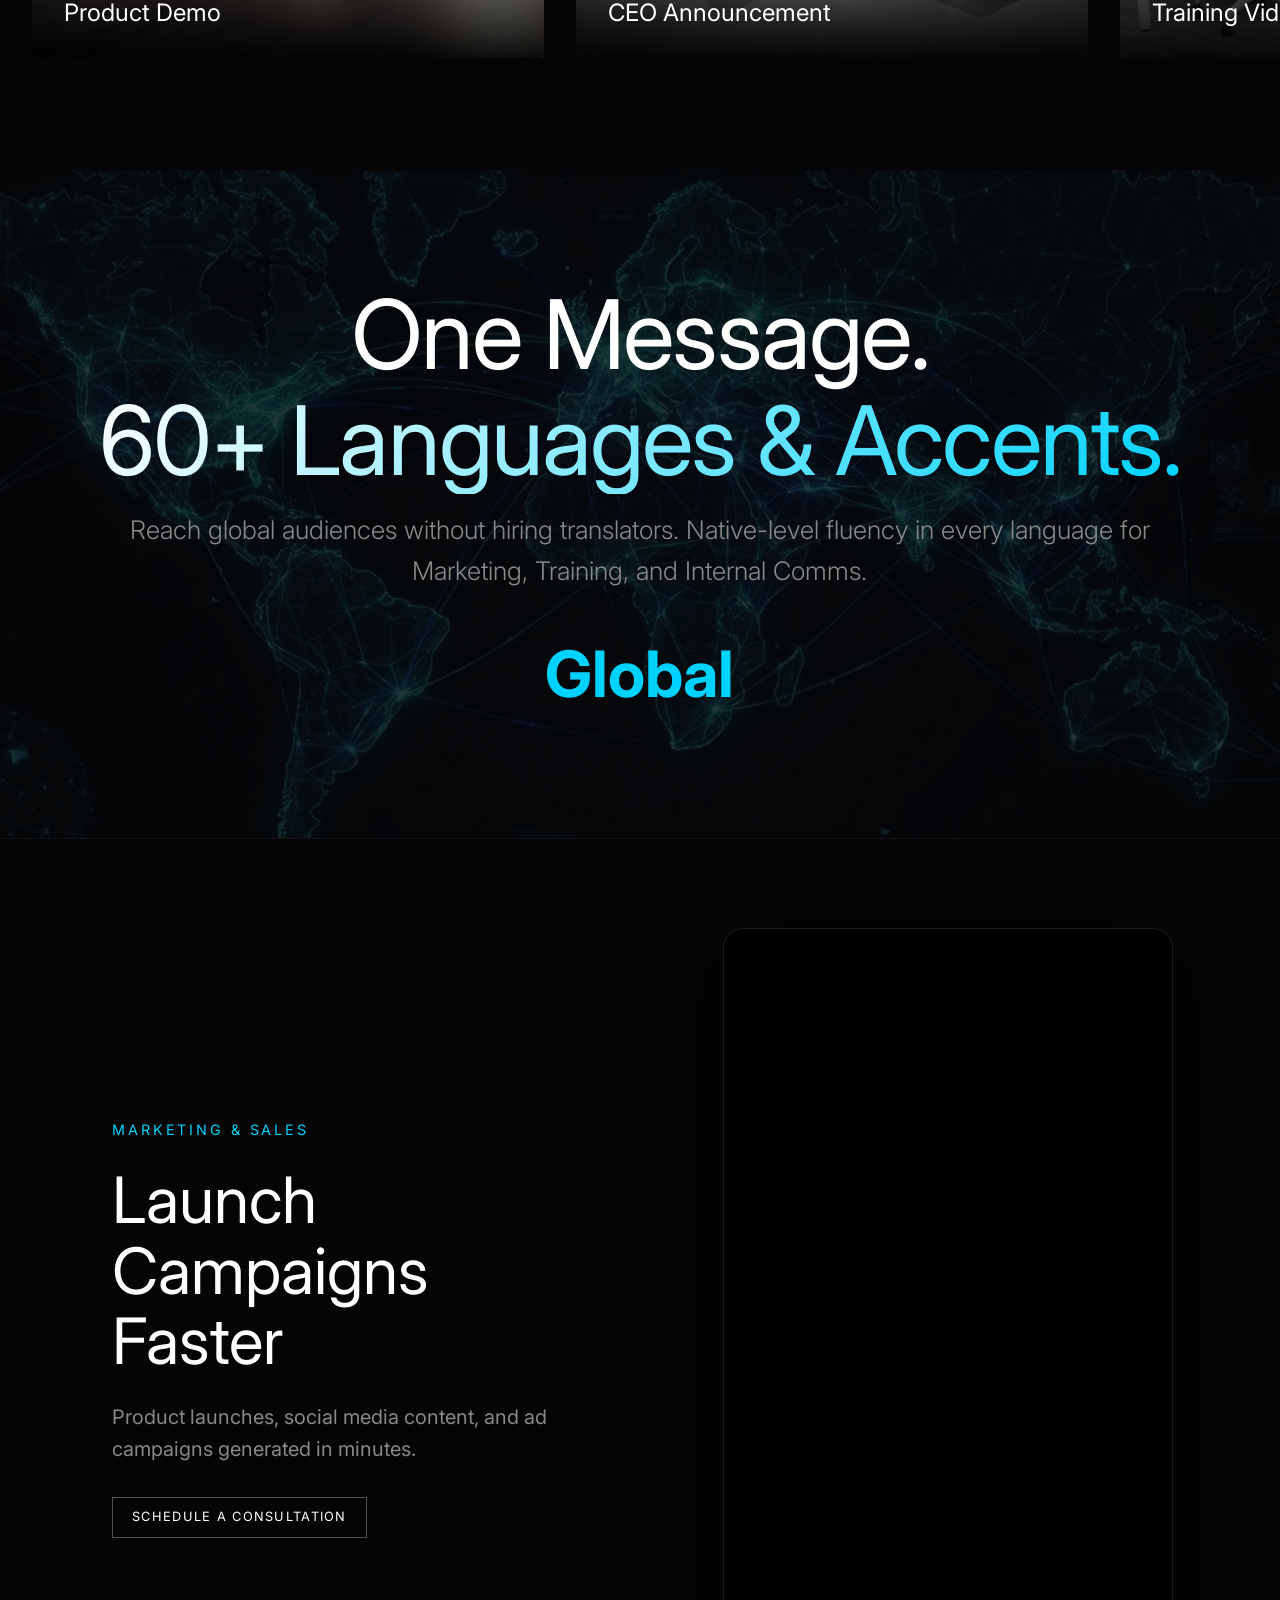
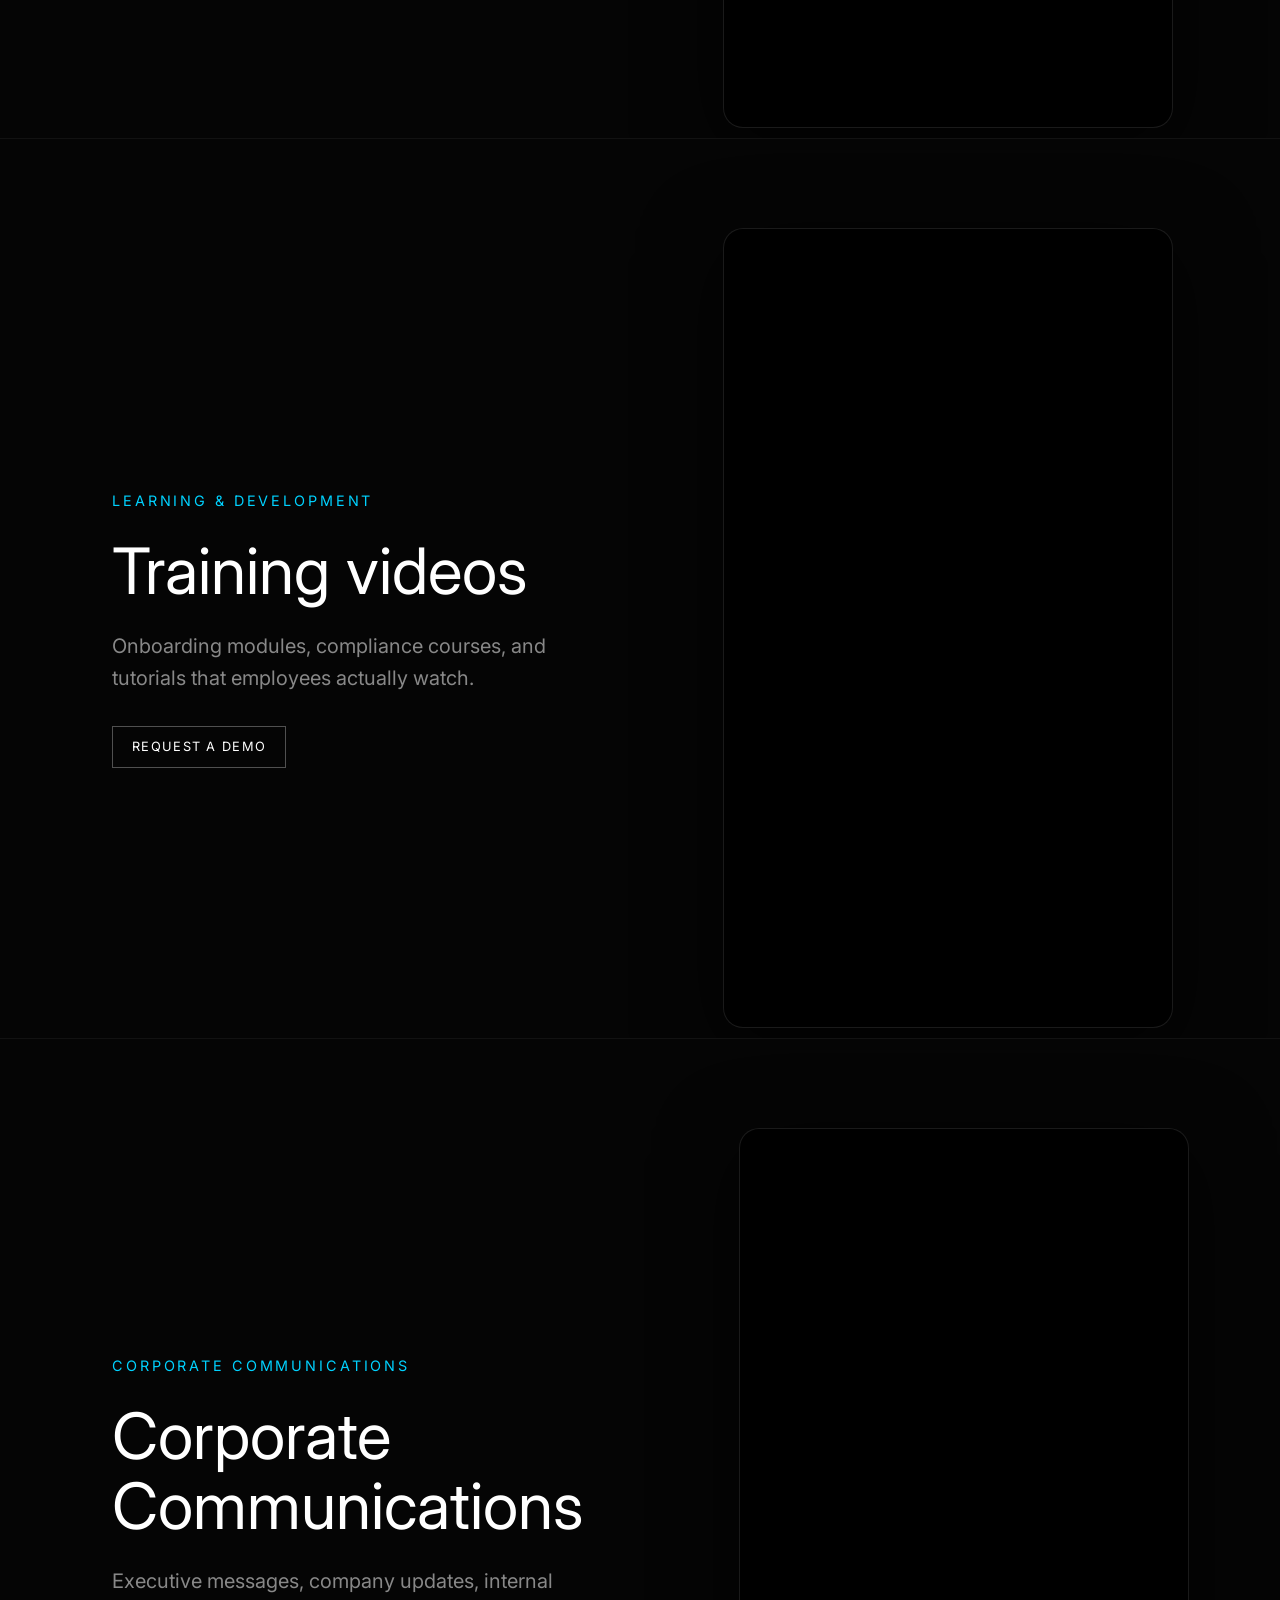
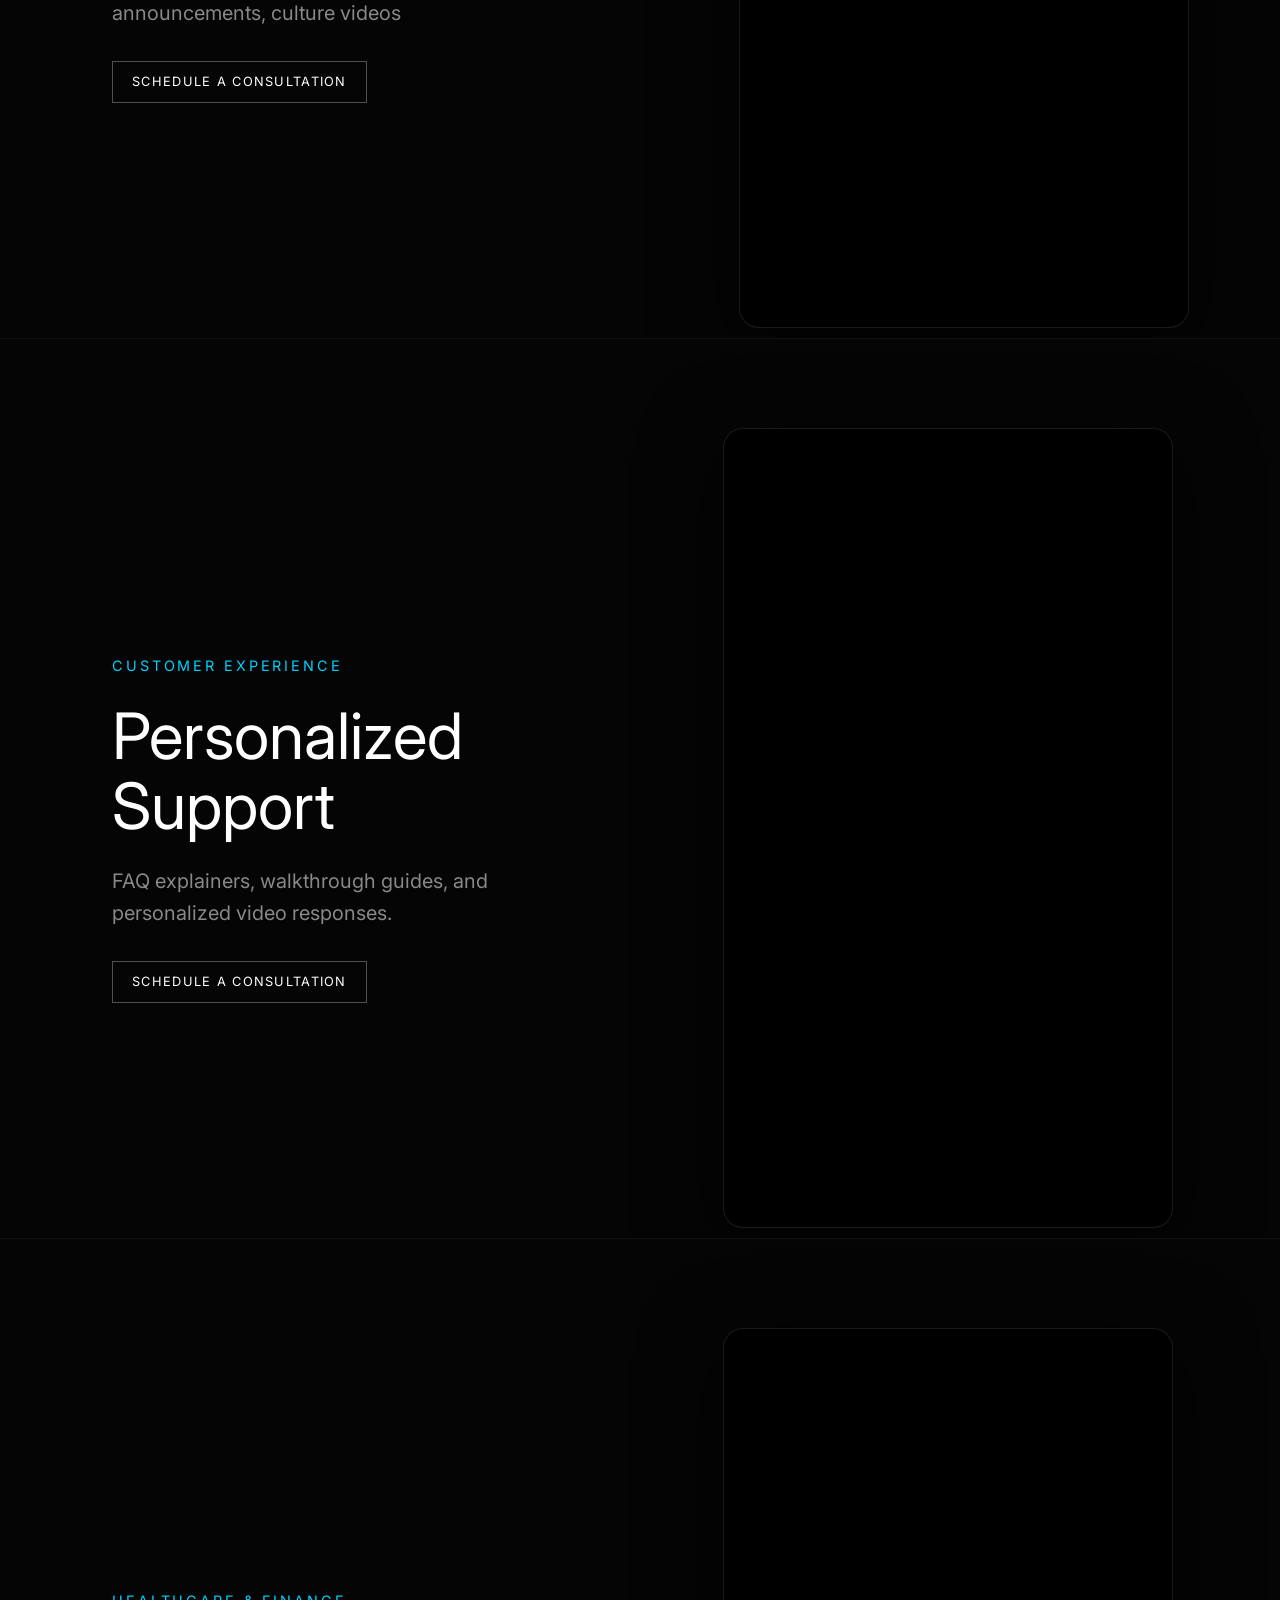
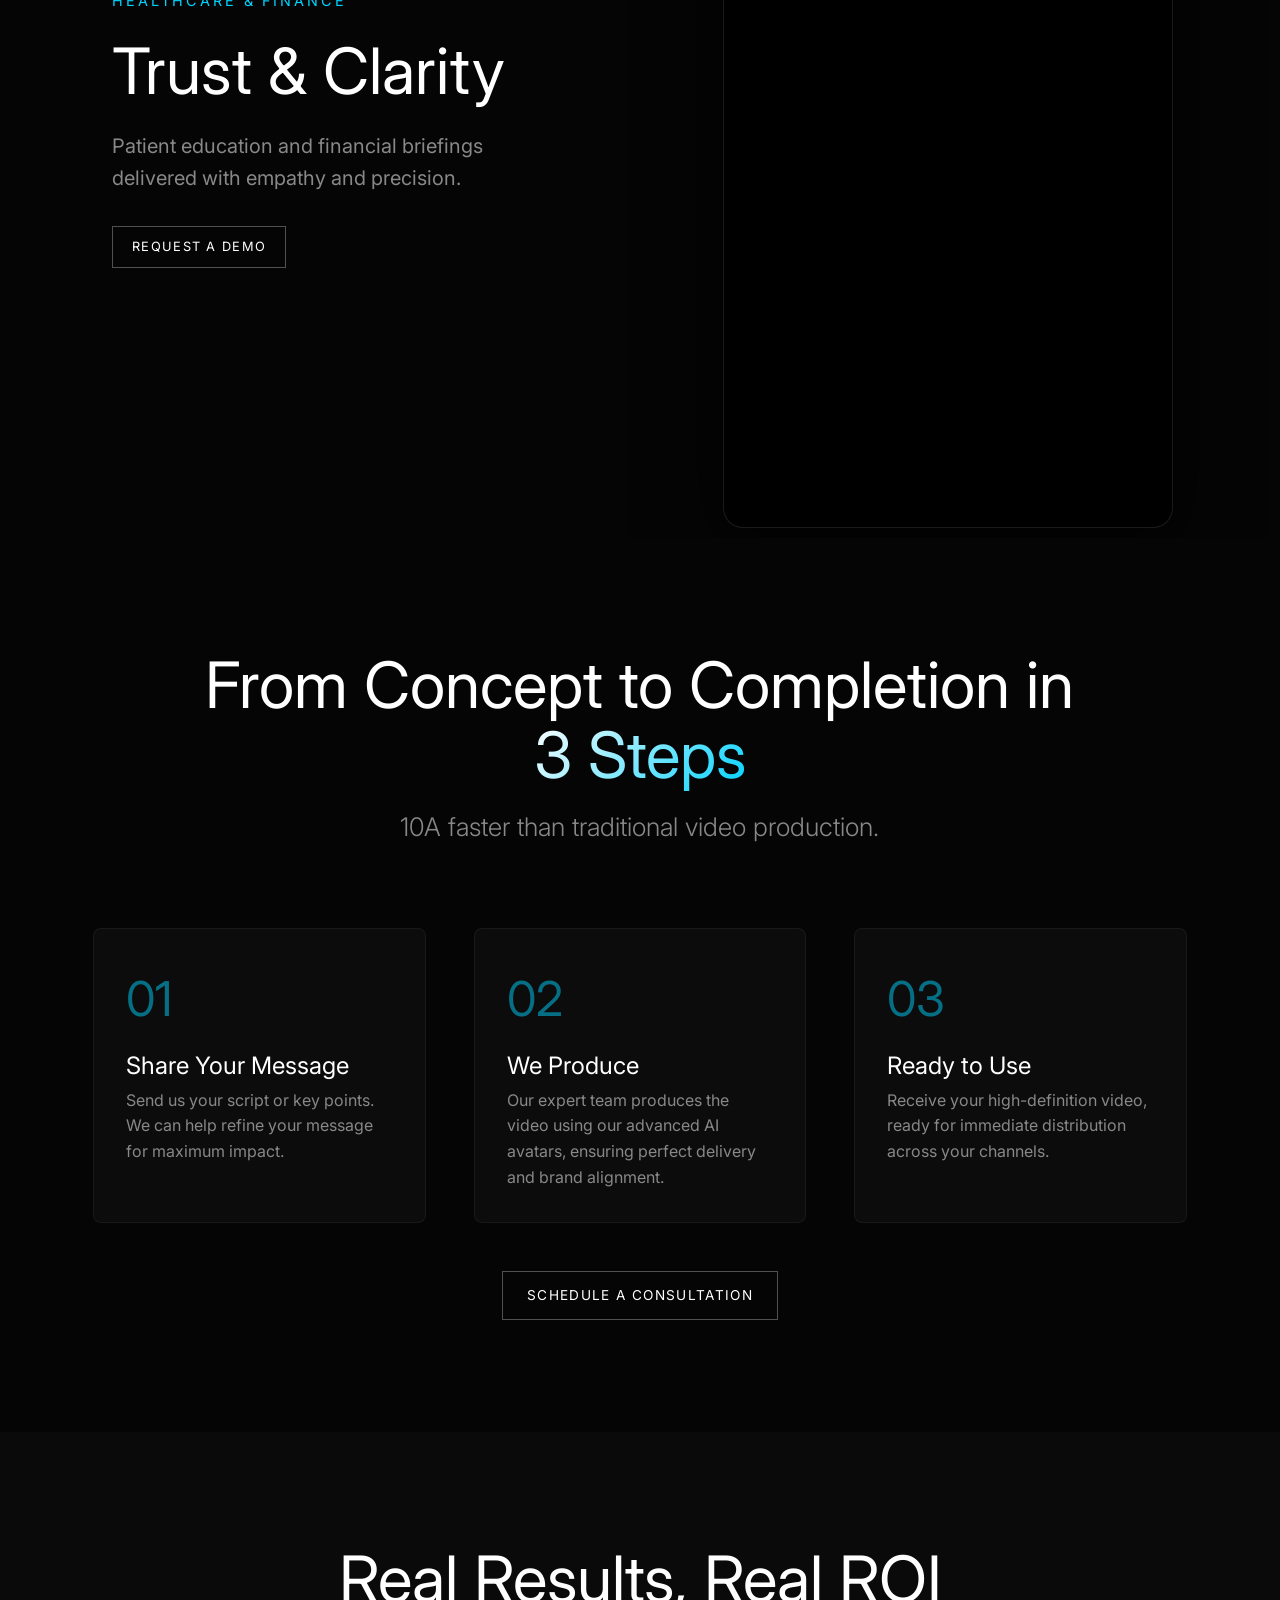
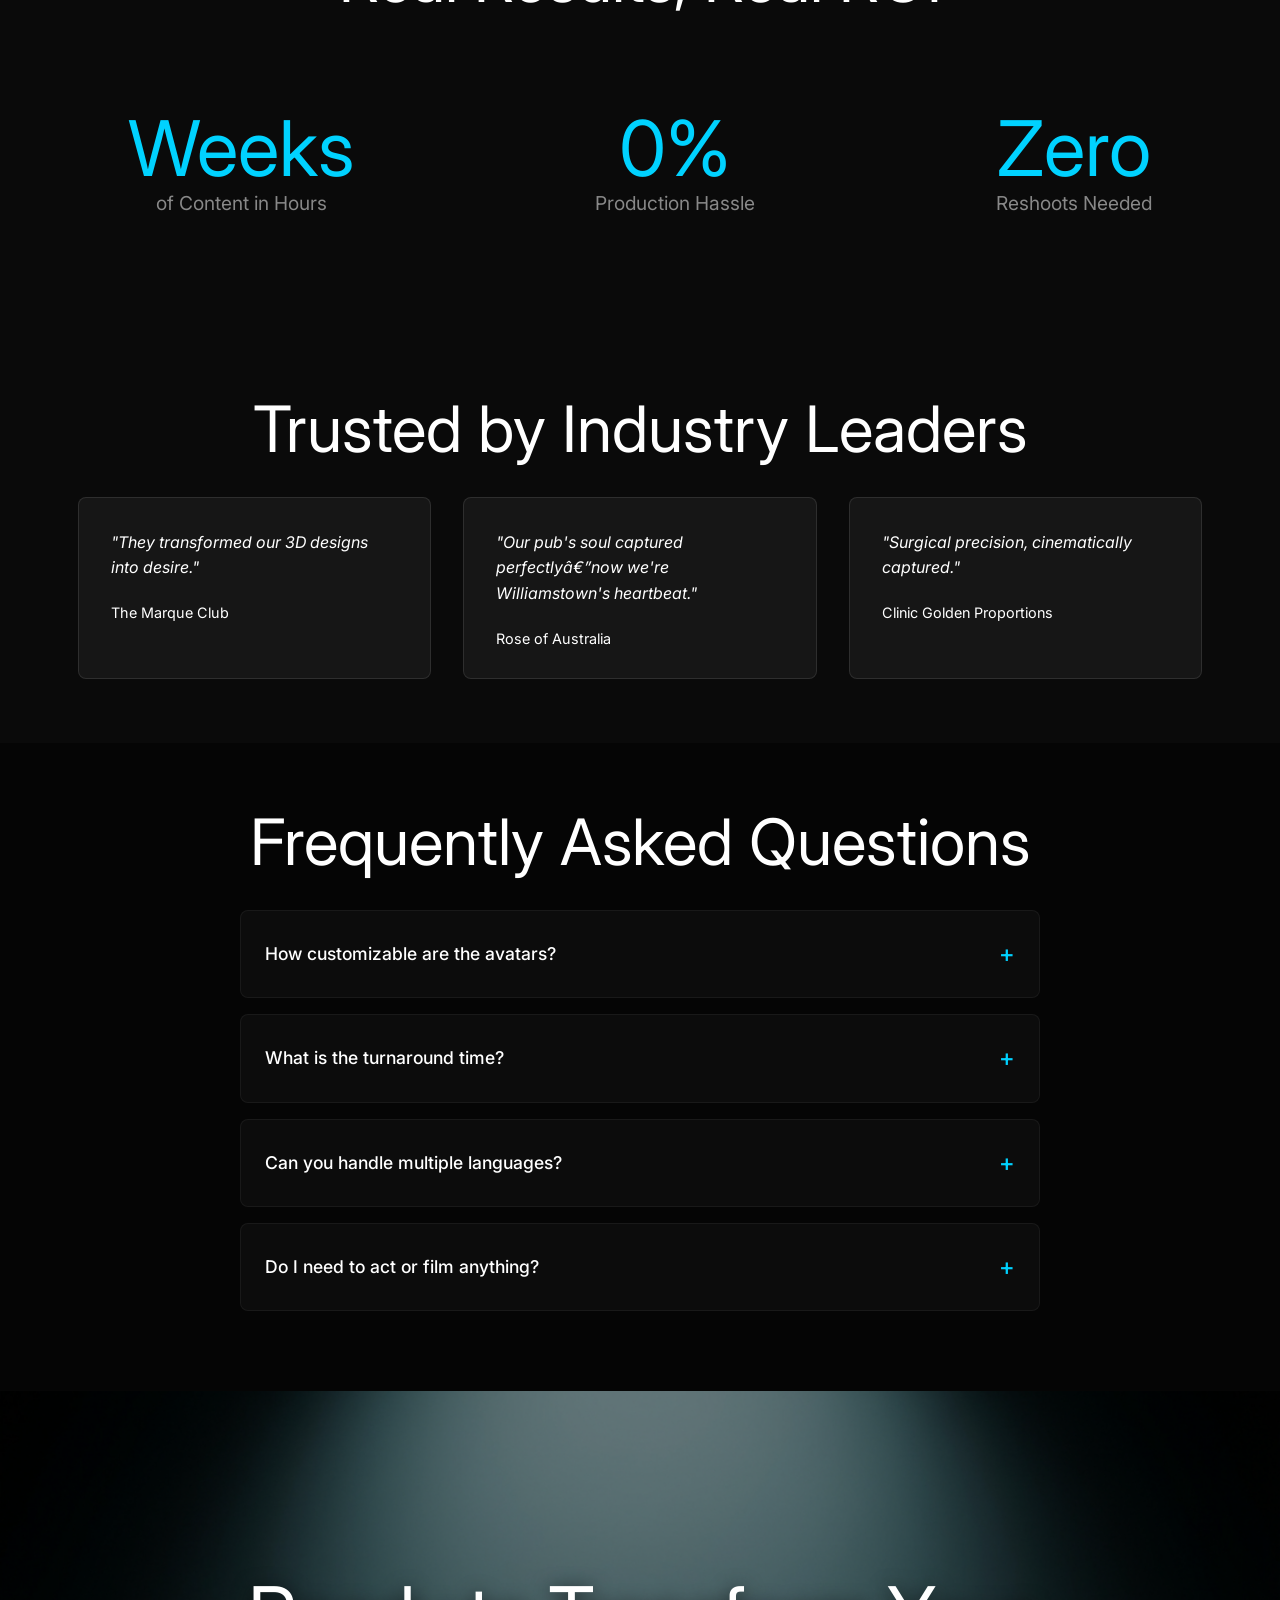
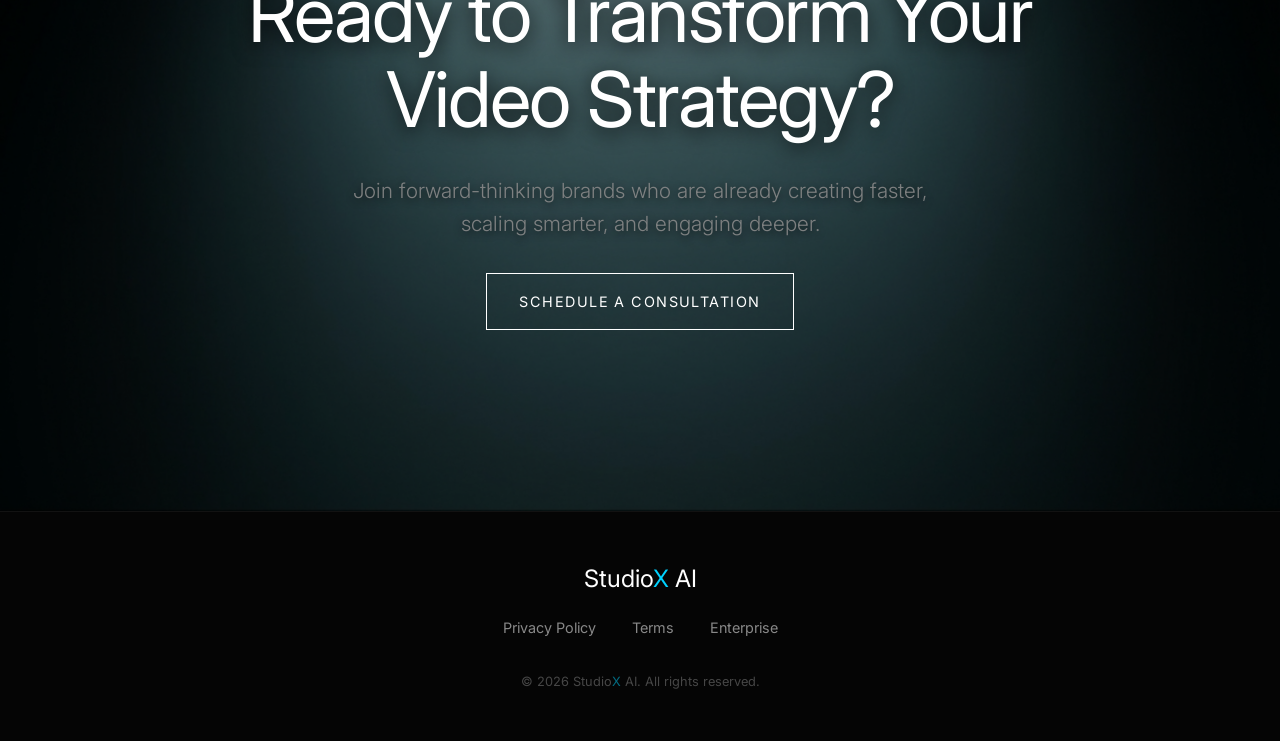
==== commit 501e4904: "changes" ====
--- a/avatar-solutions.html
+++ b/avatar-solutions.html
@@ -68,16 +68,35 @@
     </section>
 
     <!-- SECTION 2: REALISM MOMENT -->
-    <section id="realism" class="section-fullscreen" style="height: auto; min-height: 80vh; display: flex; align-items: center; background: #050505;">
+    <style>
+        .realism-grid {
+            display: grid; 
+            grid-template-columns: 1.5fr 1fr; 
+            gap: 4rem; 
+            align-items: center;
+        }
+        @media (max-width: 900px) {
+            .realism-grid {
+                grid-template-columns: 1fr;
+                gap: 3rem;
+                text-align: center;
+            }
+            /* Center the video on mobile */
+            .realism-grid > div:last-child {
+                justify-content: center;
+            }
+        }
+    </style>
+    <section id="realism" class="section-fullscreen" style="height: auto; min-height: 80vh; display: flex; align-items: center; background: #050505; padding: 4rem 0;">
         <div class="container">
-             <div style="display: grid; grid-template-columns: 1.5fr 1fr; gap: 4rem; align-items: center;">
+             <div class="realism-grid">
                 <!-- Left: Content -->
                 <div class="fade-in">
                     <h2 class="text-headline" style="margin-bottom: 2rem;">Why Studio<span style="color: var(--color-accent);">X</span> AI Avatars?</h2>
                     
                     <div style="margin-bottom: 2rem;">
                         <h3 style="font-family: var(--font-serif); font-size: 1.5rem; margin-bottom: 0.5rem; color: var(--color-accent);">Impossibly Realistic</h3>
-                        <p style="color: rgba(255,255,255,0.7); font-size: 1rem;">Your avatar doesn't just read—it performs. Natural gestures, emotional inflection, perfect lip-sync. Choose from our diverse library or create a custom avatar.</p>
+                        <p style="color: rgba(255,255,255,0.7); font-size: 1rem;">Your avatar doesn't just read it performs. Natural gestures, emotional inflection, perfect lip-sync. Choose from our diverse library or create a custom avatar.</p>
                     </div>
                     
                     <div style="margin-bottom: 2rem;">
@@ -108,6 +127,9 @@
     <!-- SECTION: INTRODUCING ELARA -->
     <section class="elara-section">
         <div class="elara-content">
+            <div class="elara-image-wrapper fade-in delay-200">
+                <img src="assets/images/elara_avatar.png" alt="Elara AI Avatar" class="elara-image">
+            </div>
             <div class="elara-text-content fade-in">
                 <span class="elara-badge">Coming Soon</span>
                 <h2 class="elara-title">Meet Elara.</h2>
@@ -119,9 +141,6 @@
                     <a href="#demo" class="btn-primary" style="padding: 0.8rem 1.5rem; font-size: 0.8rem;">Request a Demo</a>
                 </div>
             </div>
-            <div class="elara-image-wrapper fade-in delay-200">
-                <img src="assets/images/elara_avatar.png" alt="Elara AI Avatar" class="elara-image">
-            </div>
         </div>
     </section>
 
@@ -223,7 +242,7 @@
         <section class="use-case-panel">
             <div class="use-case-bg-blur">
                 <video autoplay muted loop playsinline>
-                    <source src="https://pub-d8add5c3ed1e4923aa87c457caea356d.r2.dev/rose.mp4" type="video/mp4">
+                    <source src="https://pub-d8add5c3ed1e4923aa87c457caea356d.r2.dev/sarah%20video.mp4" type="video/mp4">
                 </video>
             </div>
             
@@ -231,7 +250,7 @@
                 <!-- Left: Text -->
                 <div class="use-case-text-col fade-in">
                     <span class="use-case-label">Learning & Development</span>
-                    <h2 class="text-headline">Engaging Training</h2>
+                    <h2 class="text-headline">Training videos</h2>
                     <p>Onboarding modules, compliance courses, and tutorials that employees actually watch.</p>
                     <div style="margin-top: 2rem;">
                          <a href="#demo" class="btn-primary" style="padding: 0.6rem 1.2rem; font-size: 0.8rem;">Request a Demo</a>
@@ -241,7 +260,36 @@
                 <div class="use-case-card-col fade-in delay-200">
                     <div class="use-case-video-card">
                         <video autoplay muted loop playsinline>
-                            <source src="https://pub-d8add5c3ed1e4923aa87c457caea356d.r2.dev/rose.mp4" type="video/mp4">
+                            <source src="https://pub-d8add5c3ed1e4923aa87c457caea356d.r2.dev/sarah%20video.mp4" type="video/mp4">
+                        </video>
+                    </div>
+                </div>
+            </div>
+        </section>
+
+        <!-- Scene: Corporate Communications -->
+        <section class="use-case-panel">
+            <div class="use-case-bg-blur">
+                <video autoplay muted loop playsinline>
+                    <source src="https://pub-d8add5c3ed1e4923aa87c457caea356d.r2.dev/Ilink%20Male.mov" type="video/mp4">
+                </video>
+            </div>
+            
+            <div class="use-case-grid">
+                <!-- Left: Text -->
+                <div class="use-case-text-col fade-in">
+                    <span class="use-case-label">Corporate Communications</span>
+                    <h2 class="text-headline">Corporate Communications</h2>
+                    <p>Executive messages, company updates, internal announcements, culture videos</p>
+                    <div style="margin-top: 2rem;">
+                        <a href="#consultation" class="btn-primary" style="padding: 0.6rem 1.2rem; font-size: 0.8rem;">Schedule a Consultation</a>
+                    </div>
+                </div>
+                <!-- Right: Video Card -->
+                <div class="use-case-card-col fade-in delay-200">
+                    <div class="use-case-video-card">
+                        <video autoplay muted loop playsinline>
+                            <source src="https://pub-d8add5c3ed1e4923aa87c457caea356d.r2.dev/Ilink%20Male.mov" type="video/mp4">
                         </video>
                     </div>
                 </div>
@@ -254,7 +302,7 @@
         <section class="use-case-panel">
             <div class="use-case-bg-blur">
                 <video autoplay muted loop playsinline>
-                    <source src="https://pub-d8add5c3ed1e4923aa87c457caea356d.r2.dev/sarah%20video.mp4" type="video/mp4">
+                    <source src="https://pub-d8add5c3ed1e4923aa87c457caea356d.r2.dev/rose.mp4" type="video/mp4">
                 </video>
             </div>
             
@@ -272,12 +320,14 @@
                 <div class="use-case-card-col fade-in delay-200">
                     <div class="use-case-video-card">
                         <video autoplay muted loop playsinline>
-                            <source src="https://pub-d8add5c3ed1e4923aa87c457caea356d.r2.dev/sarah%20video.mp4" type="video/mp4">
+                            <source src="https://pub-d8add5c3ed1e4923aa87c457caea356d.r2.dev/rose.mp4" type="video/mp4">
                         </video>
                     </div>
                 </div>
             </div>
         </section>
+
+
 
         <!-- Scene 5: Healthcare & Finance -->
         <section class="use-case-panel">
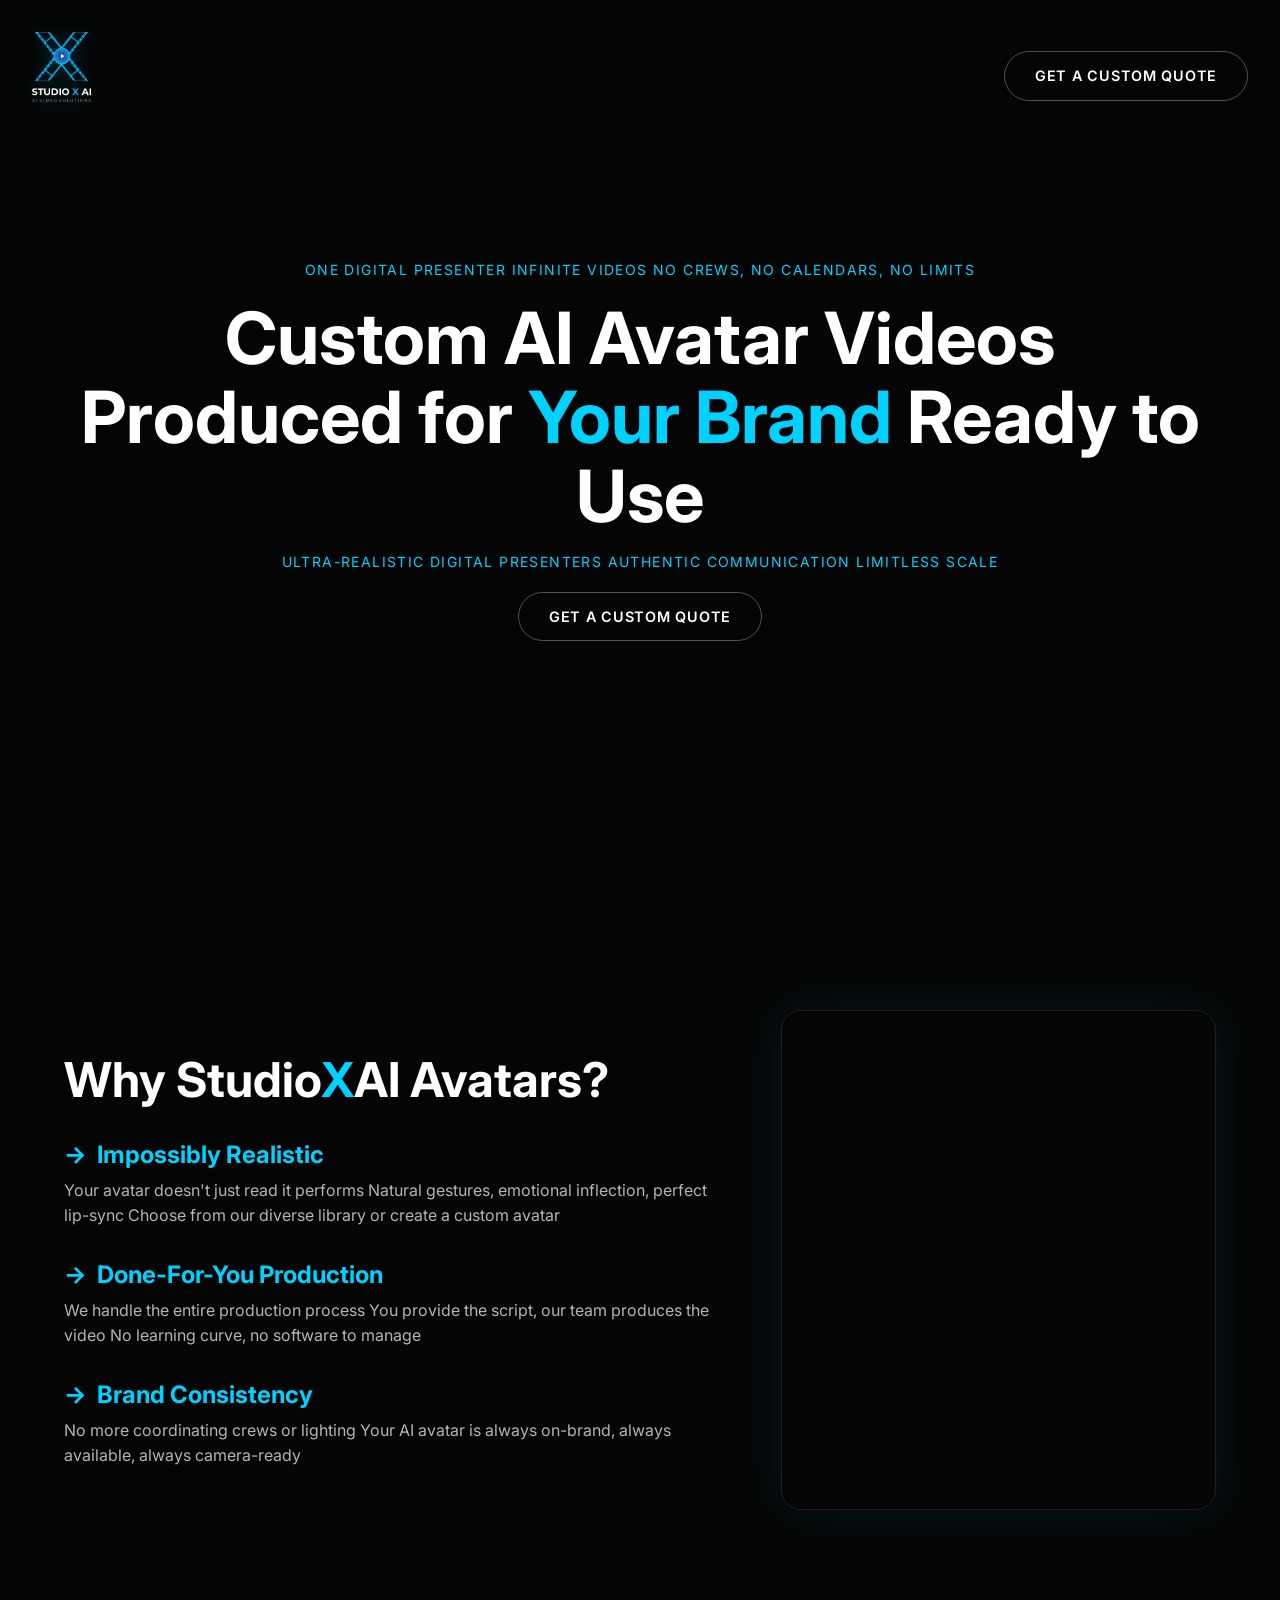
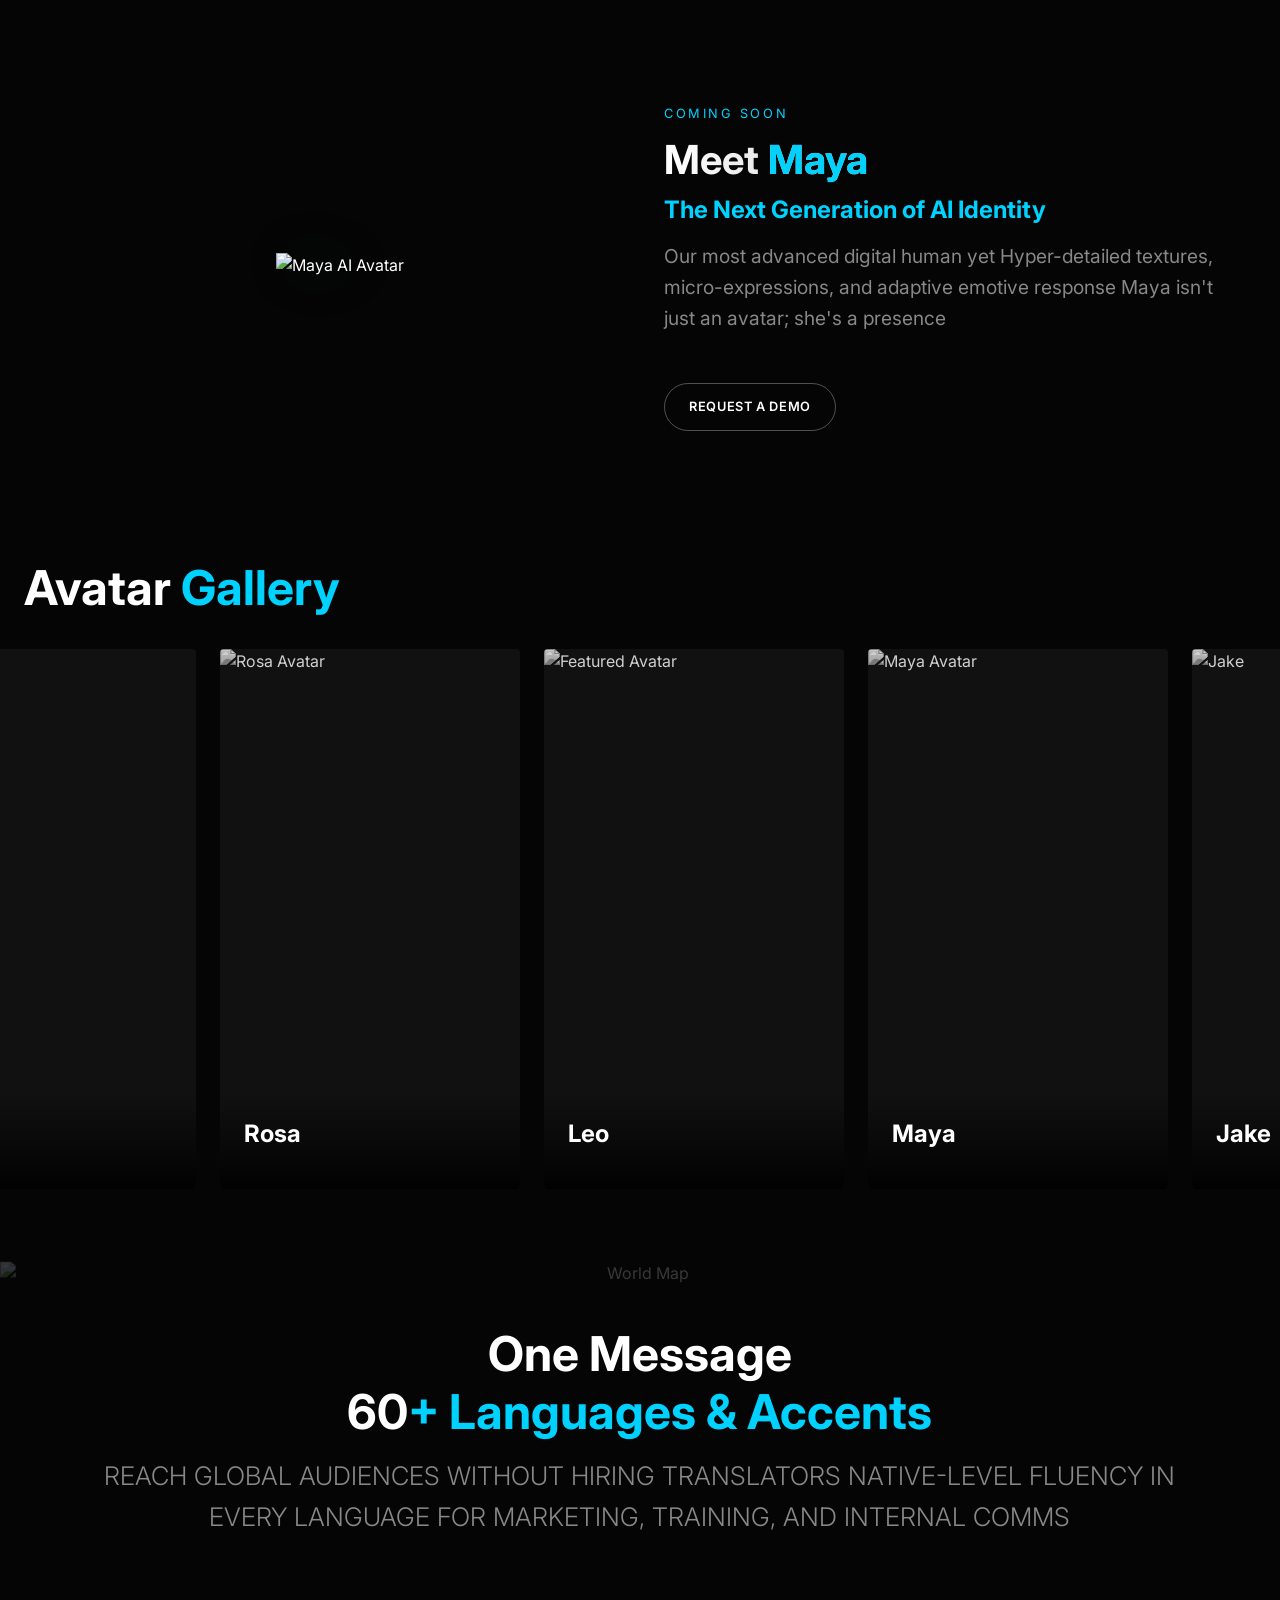
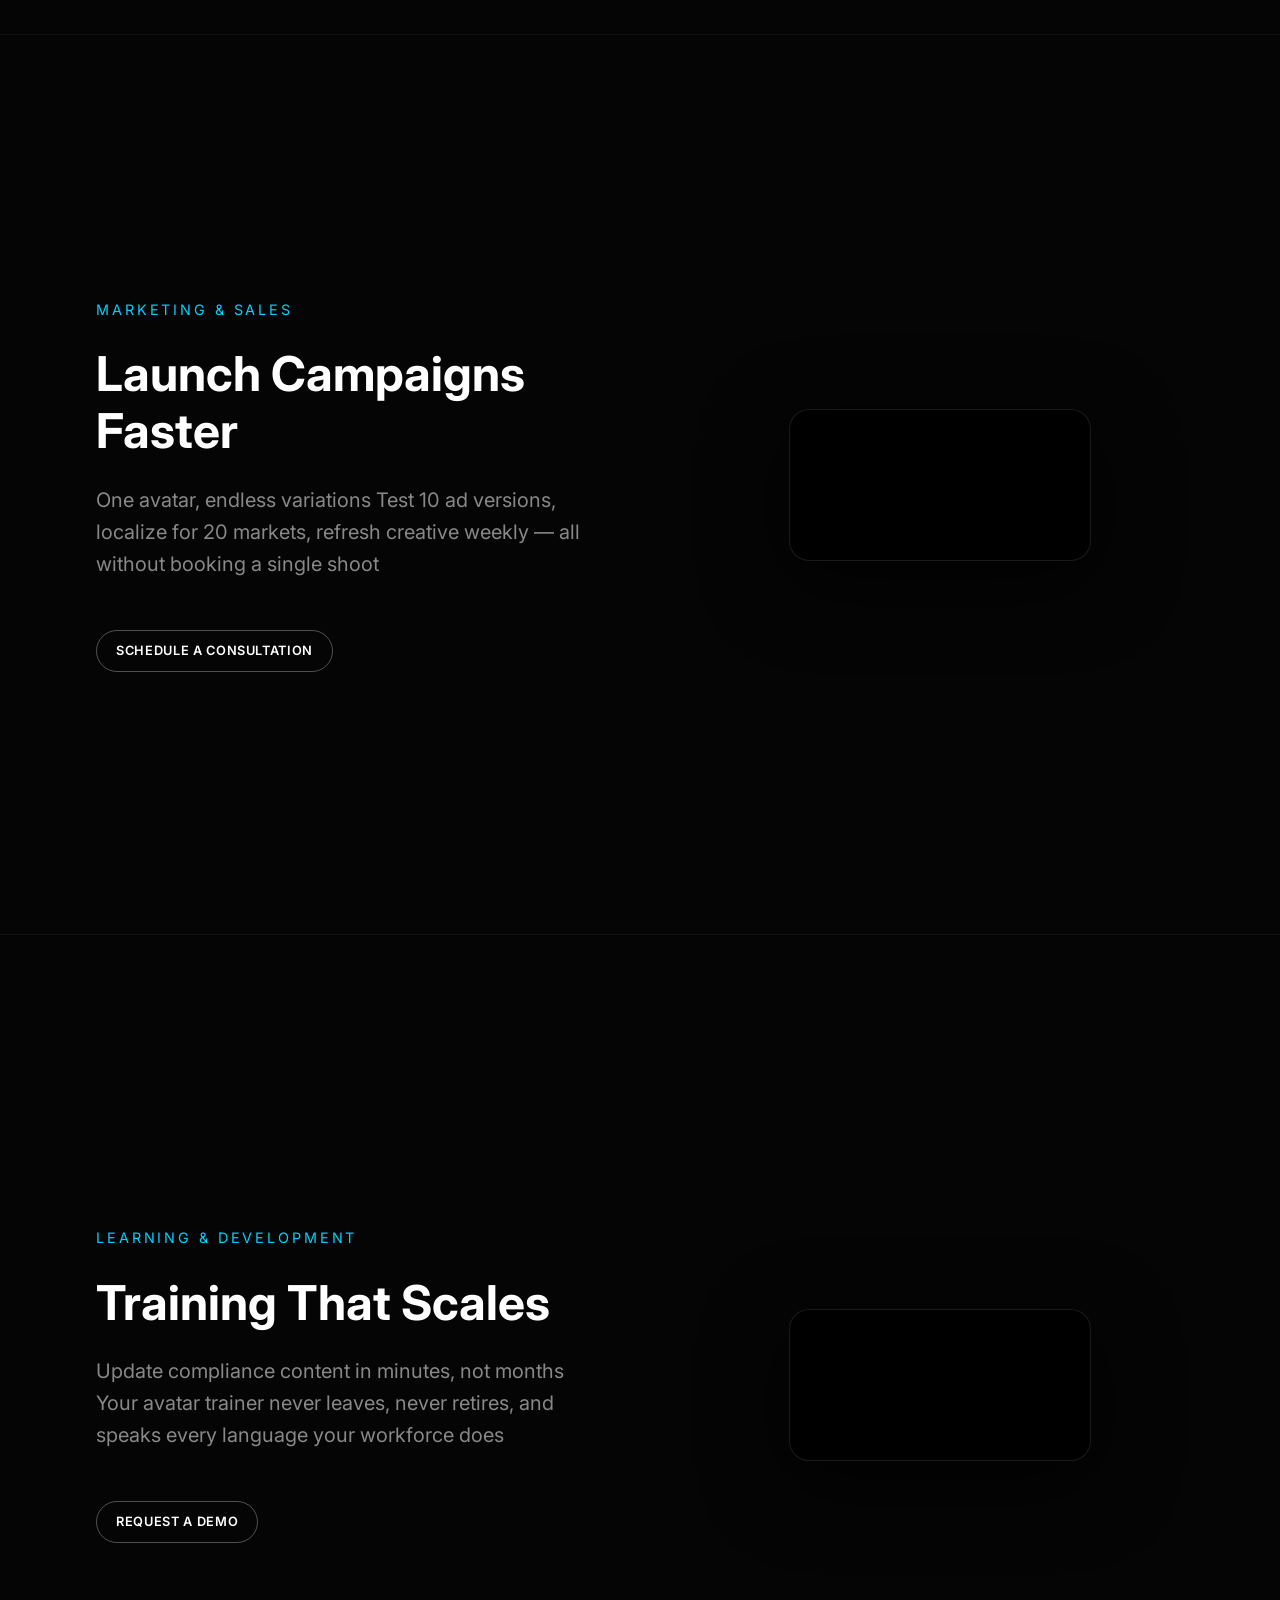
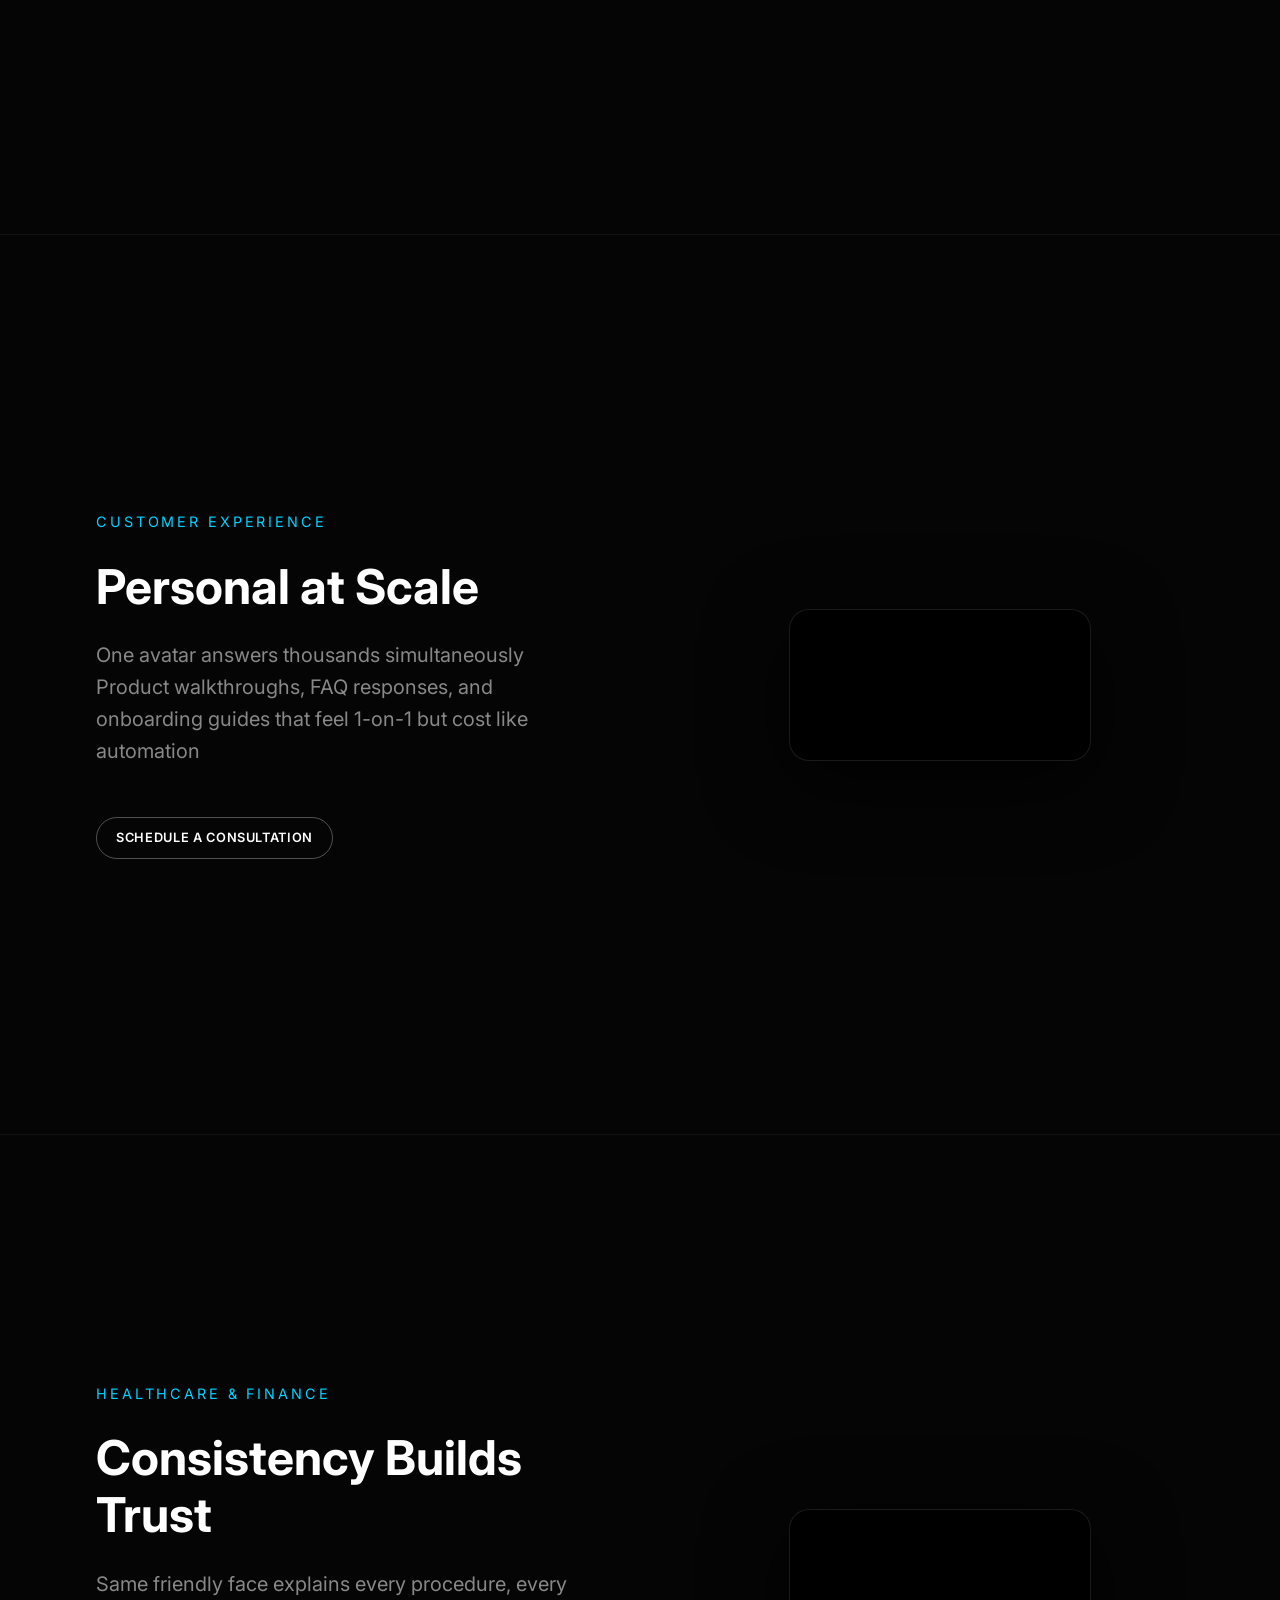
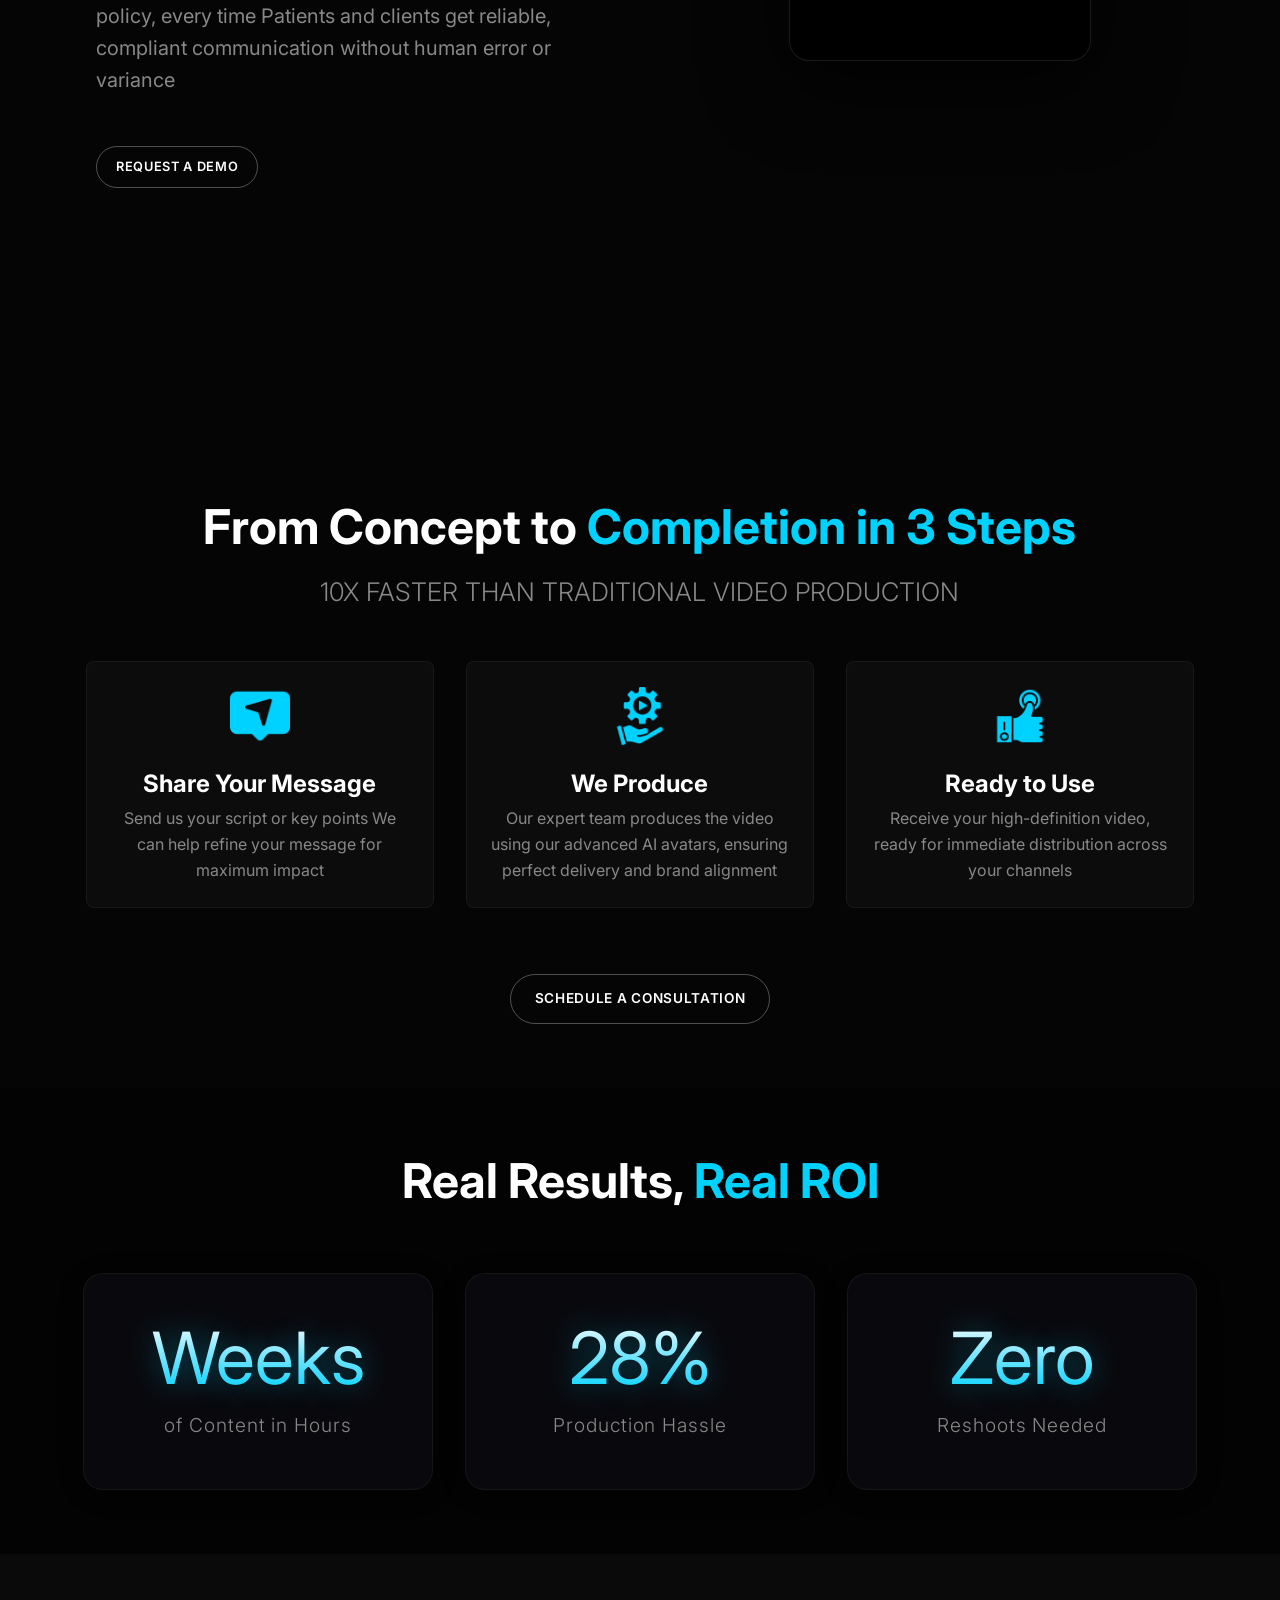
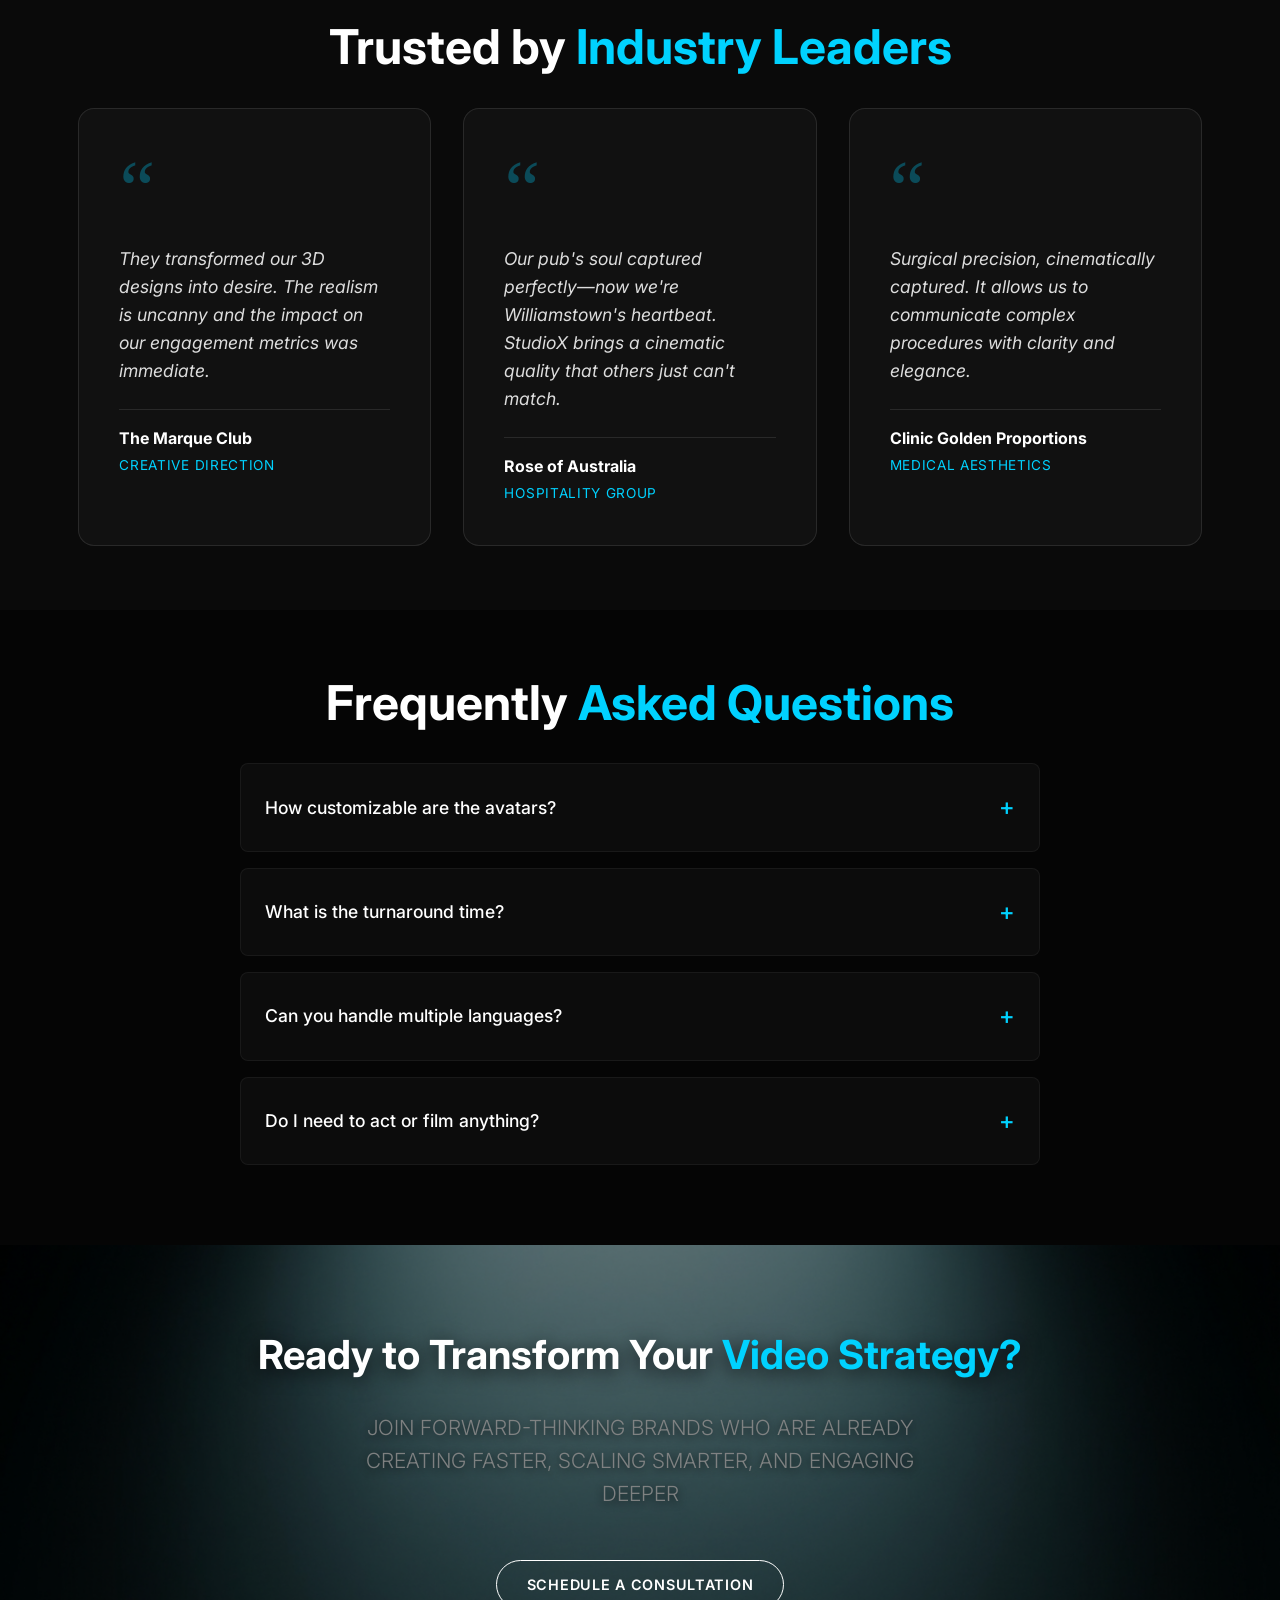
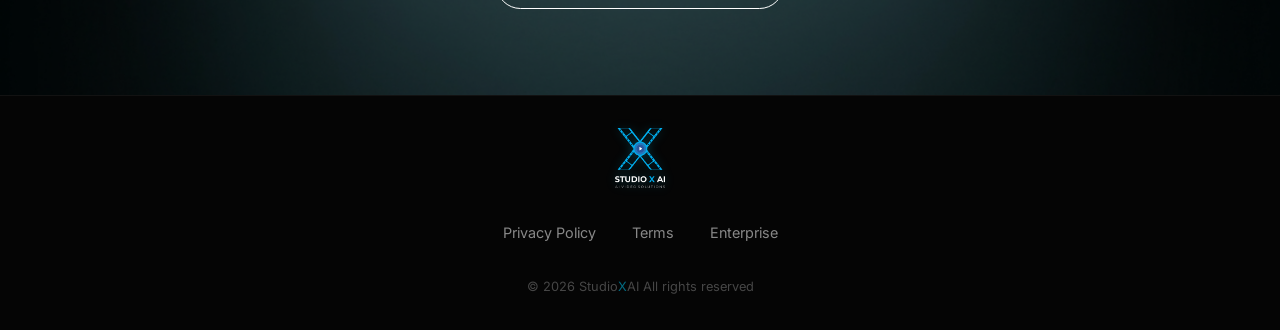
==== commit 91b98642: "chnages" ====
--- a/avatar-solutions.html
+++ b/avatar-solutions.html
@@ -1,24 +1,38 @@
 ﻿<!DOCTYPE html>
 <html lang="en">
 <head>
+    <!-- Google tag (gtag.js) -->
+    <script async src="https://www.googletagmanager.com/gtag/js?id=AW-17855979754"></script>
+    <script>
+      window.dataLayer = window.dataLayer || [];
+      function gtag(){dataLayer.push(arguments);}
+      gtag('js', new Date());
+    
+      gtag('config', 'AW-17855979754');
+    </script>
     <meta charset="UTF-8">
     <meta name="viewport" content="width=device-width, initial-scale=1.0">
-    <title>StudioX AI Avatars | The Future of Digital Identity</title>
+    <title>StudioXAI Avatars | The Future of Digital Identity</title>
     <meta name="description" content="Ultra-realistic AI avatars for enterprise. Indistinguishable from reality.">
 
     <!-- Open Graph / Facebook -->
     <meta property="og:type" content="website">
     <meta property="og:url" content="https://studiox.ai/avatar-solutions.html">
-    <meta property="og:title" content="StudioX AI Avatars | The Future of Digital Identity">
+    <meta property="og:title" content="StudioXAI Avatars | The Future of Digital Identity">
     <meta property="og:description" content="Ultra-realistic AI avatars for enterprise. Indistinguishable from reality. Scale your video production with digital humans.">
     <meta property="og:image" content="https://studiox.ai/assets/images/real_human_portrait.png">
 
     <!-- Twitter -->
     <meta property="twitter:card" content="summary_large_image">
     <meta property="twitter:url" content="https://studiox.ai/avatar-solutions.html">
-    <meta property="twitter:title" content="StudioX AI Avatars | The Future of Digital Identity">
+    <meta property="twitter:title" content="StudioXAI Avatars | The Future of Digital Identity">
     <meta property="twitter:description" content="Ultra-realistic AI avatars for enterprise. Indistinguishable from reality.">
     <meta property="twitter:image" content="https://studiox.ai/assets/images/real_human_portrait.png">
+
+    <!-- Favicon -->
+    <link rel="icon" type="image/png" sizes="32x32" href="https://pub-d8add5c3ed1e4923aa87c457caea356d.r2.dev/Studio%20X%20AI_Logo.png">
+    <link rel="icon" type="image/png" sizes="16x16" href="https://pub-d8add5c3ed1e4923aa87c457caea356d.r2.dev/Studio%20X%20AI_Logo.png">
+    <link rel="apple-touch-icon" href="https://pub-d8add5c3ed1e4923aa87c457caea356d.r2.dev/Studio%20X%20AI_Logo.png">
     
     <!-- Fonts -->
     <link rel="preconnect" href="https://fonts.googleapis.com">
@@ -33,36 +47,46 @@
 <body>
 
     <!-- Navigation -->
-    <nav style="position: fixed; top: 0; left: 0; width: 100%; padding: 2rem; z-index: 100; display: flex; justify-content: space-between; align-items: center; mix-blend-mode: difference;">
+    <nav class="main-nav">
         <a href="index.html" class="logo-link">
-            <img src="assets/images/logo.png" alt="StudioX Logo" class="logo-img">
+            <img src="assets/images/logo.png" alt="StudioXAI Logo" class="logo-img">
         </a>
-        <a href="#quote" class="btn-primary" style="border: none; font-size: 0.8rem; padding: 0.6rem 1.2rem;">Get a Custom Quote</a>
+        <a href="#quote" class="btn-primary">Get a Custom Quote</a>
     </nav>
+    
+    <!-- Navbar Scroll Script -->
+    <script>
+        window.addEventListener('scroll', () => {
+            const nav = document.querySelector('.main-nav');
+            if (window.scrollY > 50) {
+                nav.classList.add('scrolled');
+            } else {
+                nav.classList.remove('scrolled');
+            }
+        });
+    </script>
 
     <!-- SECTION 1: HERO (Opening Scene) -->
     <section class="section-fullscreen">
         <!-- Background Video -->
-        <video autoplay muted loop playsinline class="video-bg" style="opacity: 0.5;">
+        <video muted loop autoplay playsinline preload="auto" class="video-bg" style="opacity: 0.5;">
             <!-- Using existing video asset -->
-            <source src="assets/Rosa_Video 1.mp4" type="video/mp4">
+                    <source src="https://pub-d8add5c3ed1e4923aa87c457caea356d.r2.dev/Rosa_Video%201.mp4" type="video/mp4">
         </video>
         
         <!-- Film Grain Overlay Effect (CSS only) -->
-        <div class="overlay" style="background: linear-gradient(180deg, rgba(5,5,5,0.3) 0%, rgba(5,5,5,1) 100%);"></div>
+        <!-- <div class="overlay" style="background: linear-gradient(180deg, rgba(5,5,5,0.3) 0%, rgba(5,5,5,1) 100%);"></div> -->
 
         <div class="container" style="text-align: center;">
-            <p class="text-micro fade-in delay-100">No Cameras &bull; No Crews &bull; No Retakes</p>
-            <h1 class="text-display fade-in delay-200" style="margin: 1rem 0; font-size: clamp(2.5rem, 5vw, 4rem);">
-                Custom AI Avatar Videos <br> Produced for <span style="color: var(--color-accent);">Your Brand</span> Ready to Use.
+            <p class="text-micro fade-in delay-100">One digital presenter Infinite videos No crews, no calendars, no limits</p>
+            <h1 class="hero-headline fade-in delay-200" style="margin: 1rem 0;">
+                Custom AI Avatar Videos <br> Produced for <span style="color: var(--color-accent);">Your Brand</span> Ready to Use
             </h1>
-            <p class="text-micro fade-in delay-200">Ultra-Realistic Digital Presenters. Authentic Communication. Limitless Scale</p>
-            
-             <p class="text-subhead fade-in delay-500" style="max-width: 600px; margin: 0 auto 3rem auto; font-size: 1.1rem; opacity: 0.8;">
-                Transform how your brand communicates with lifelike digital presenters regarding marketing, training, or internal comms.
-            </p>
+            <p class="text-micro fade-in delay-200" style="text-transform: uppercase;">Ultra-Realistic Digital Presenters Authentic Communication Limitless Scale</p>
+            
+              
             <div class="fade-in delay-500" style="display: flex; gap: 1rem; justify-content: center; flex-wrap: wrap;">
-                <a href="#quote" class="btn-primary" style="background: transparent; border: 1px solid var(--color-accent); color: var(--color-accent); padding: 0.8rem 1.5rem; font-size: 0.85rem;">Get a Custom Quote</a>
+                <a href="#quote" class="btn-primary">Get a Custom Quote</a>
             </div>
         </div>
     </section>
@@ -92,29 +116,29 @@
              <div class="realism-grid">
                 <!-- Left: Content -->
                 <div class="fade-in">
-                    <h2 class="text-headline" style="margin-bottom: 2rem;">Why Studio<span style="color: var(--color-accent);">X</span> AI Avatars?</h2>
+                    <h2 class="text-headline" style="margin-bottom: 2rem;">Why Studio<span style="color: var(--color-accent);">X</span>AI Avatars?</h2>
                     
                     <div style="margin-bottom: 2rem;">
-                        <h3 style="font-family: var(--font-serif); font-size: 1.5rem; margin-bottom: 0.5rem; color: var(--color-accent);">Impossibly Realistic</h3>
-                        <p style="color: rgba(255,255,255,0.7); font-size: 1rem;">Your avatar doesn't just read it performs. Natural gestures, emotional inflection, perfect lip-sync. Choose from our diverse library or create a custom avatar.</p>
+                        <h3 style="font-family: var(--font-serif); margin-bottom: 0.5rem; color: var(--color-accent);"><span style="margin-right: 10px;">&rarr;</span>Impossibly Realistic</h3>
+                        <p style="color: rgba(255,255,255,0.7); font-size: 1rem;">Your avatar doesn't just read it performs Natural gestures, emotional inflection, perfect lip-sync Choose from our diverse library or create a custom avatar</p>
                     </div>
                     
                     <div style="margin-bottom: 2rem;">
-                        <h3 style="font-family: var(--font-serif); font-size: 1.5rem; margin-bottom: 0.5rem; color: var(--color-accent);">Done-For-You Production</h3>
-                        <p style="color: rgba(255,255,255,0.7); font-size: 1rem;">We handle the entire production process. You provide the script, our team produces the video. No learning curve, no software to manage.</p>
+                        <h3 style="font-family: var(--font-serif); margin-bottom: 0.5rem; color: var(--color-accent);"><span style="margin-right: 10px;">&rarr;</span>Done-For-You Production</h3>
+                        <p style="color: rgba(255,255,255,0.7); font-size: 1rem;">We handle the entire production process You provide the script, our team produces the video No learning curve, no software to manage</p>
                     </div>
 
                     <div>
-                        <h3 style="font-family: var(--font-serif); font-size: 1.5rem; margin-bottom: 0.5rem; color: var(--color-accent);">Brand Consistency</h3>
-                        <p style="color: rgba(255,255,255,0.7); font-size: 1rem;">No more coordinating crews or lighting. Your AI avatar is always on-brand, always available, always camera-ready.</p>
+                        <h3 style="font-family: var(--font-serif); margin-bottom: 0.5rem; color: var(--color-accent);"><span style="margin-right: 10px;">&rarr;</span>Brand Consistency</h3>
+                        <p style="color: rgba(255,255,255,0.7); font-size: 1rem;">No more coordinating crews or lighting Your AI avatar is always on-brand, always available, always camera-ready</p>
                     </div>
                 </div>
                 
                 <!-- Right: Video -->
                 <div class="fade-in delay-200" style="display: flex; justify-content: center;">
-                     <div style="border-radius: 20px; overflow: hidden; box-shadow: 0 0 50px rgba(0, 210, 255, 0.1); border: 1px solid rgba(255,255,255,0.1); max-width: 400px; width: 100%;">
-                        <video autoplay muted loop playsinline style="width: 100%; display: block;">
-                            <source src="assets/sarah video.mp4" type="video/mp4">
+                     <div style="border-radius: 20px; overflow: hidden; box-shadow: 0 0 50px rgba(0, 210, 255, 0.1); border: 1px solid rgba(255,255,255,0.1); max-width: 500px; width: 100%; height: 500px;">
+                        <video preload="none" muted loop playsinline style="width: 100%; display: block;">
+                            <source src="https://pub-d8add5c3ed1e4923aa87c457caea356d.r2.dev/sarah%20video.mp4" type="video/mp4">
                         </video>
                      </div>
                 </div>
@@ -128,14 +152,14 @@
     <section class="elara-section">
         <div class="elara-content">
             <div class="elara-image-wrapper fade-in delay-200">
-                <img src="assets/images/elara_avatar.png" alt="Elara AI Avatar" class="elara-image">
+                <img src="https://pub-d8add5c3ed1e4923aa87c457caea356d.r2.dev/maya_avatar.png" alt="Maya AI Avatar" class="elara-image">
             </div>
             <div class="elara-text-content fade-in">
                 <span class="elara-badge">Coming Soon</span>
-                <h2 class="elara-title">Meet Elara.</h2>
-                <h3 class="text-headline" style="font-size: 2rem; margin-bottom: 1rem; color: #fff;">The Next Generation of AI Identity.</h3>
+                <h2 class="elara-title">Meet <span style="color: var(--color-accent)!important; -webkit-text-fill-color: var(--color-accent)!important;"> Maya</span> </h2>
+                <h3 class="text-headline" style="font-size: 1.5rem; margin-bottom: 1rem; color: var(--color-accent);">The Next Generation of AI Identity</h3>
                 <p class="elara-desc">
-                    Our most advanced digital human yet. Hyper-detailed textures, micro-expressions, and adaptive emotive response. Elara isn't just an avatar; she's a presence.
+                    Our most advanced digital human yet Hyper-detailed textures, micro-expressions, and adaptive emotive response Maya isn't just an avatar; she's a presence
                 </p>
                 <div style="display: flex; gap: 0.5rem; flex-wrap: wrap;">
                     <a href="#demo" class="btn-primary" style="padding: 0.8rem 1.5rem; font-size: 0.8rem;">Request a Demo</a>
@@ -145,53 +169,65 @@
     </section>
 
     <!-- SECTION 4: AVATAR VIDEO GALLERY -->
+    <!-- SECTION 4: AVATAR VIDEO GALLERY -->
     <section id="gallery" class="gallery-section">
         <div class="gallery-header">
-            <h2 class="text-headline">Visual Solutions</h2>
+            <h2 class="text-headline">Avatar <span style="color: var(--color-accent);">Gallery</span></h2>
         </div>
         
         <div class="gallery-track">
-            <!-- Item 1 -->
             <div class="gallery-item">
-                <video muted loop playsinline poster="assets/images/thumb_product_demo.png">
-                    <source src="assets/Rosa_Video 1.mp4" type="video/mp4">
-                </video>
+                <img src="https://pub-d8add5c3ed1e4923aa87c457caea356d.r2.dev/carter_avatar.png" alt="Carter">
                 <div class="gallery-content">
-                    <span class="gallery-category">Sales</span>
-                    <h3 class="gallery-title">Product Demo</h3>
-                </div>
-            </div>
-
-            <!-- Item 2 -->
+                    <h3 class="gallery-title">Carter</h3>
+                </div>
+            </div>
             <div class="gallery-item">
-                <video muted loop playsinline poster="assets/images/thumb_ceo_office.png">
-                    <source src="assets/sarah video.mp4" type="video/mp4">
-                </video>
+                <img src="https://pub-d8add5c3ed1e4923aa87c457caea356d.r2.dev/rosa_avatar.png" alt="Rosa Avatar">
                 <div class="gallery-content">
-                    <span class="gallery-category">Corporate</span>
-                    <h3 class="gallery-title">CEO Announcement</h3>
-                </div>
-            </div>
-
-            <!-- Item 3 -->
+                    <h3 class="gallery-title">Rosa</h3>
+                </div>
+            </div>
             <div class="gallery-item">
-                <video muted loop playsinline poster="assets/images/thumb_training_modern.png">
-                    <source src="assets/Rosa_Video 1.mp4" type="video/mp4">
-                </video>
+                <img src="https://pub-d8add5c3ed1e4923aa87c457caea356d.r2.dev/leo.png" alt="Featured Avatar">
                 <div class="gallery-content">
-                    <span class="gallery-category">L&D</span>
-                    <h3 class="gallery-title">Training Video</h3>
-                </div>
-            </div>
-
-            <!-- Item 4 -->
+                    <h3 class="gallery-title">Leo</h3>
+                </div>
+            </div>
             <div class="gallery-item">
-                <video muted loop playsinline poster="assets/images/thumb_healthcare_modern.png">
-                    <source src="https://pub-d8add5c3ed1e4923aa87c457caea356d.r2.dev/sarah%20video.mp4" type="video/mp4">
-                </video>
+                <img src="https://pub-d8add5c3ed1e4923aa87c457caea356d.r2.dev/maya_avatar.png" alt="Maya Avatar">
                 <div class="gallery-content">
-                    <span class="gallery-category">Health</span>
-                    <h3 class="gallery-title">Healthcare Exp.</h3>
+                    <h3 class="gallery-title">Maya</h3>
+                </div>
+            </div>
+             <div class="gallery-item">
+                <img src="https://pub-d8add5c3ed1e4923aa87c457caea356d.r2.dev/jake_avatar.jpg" alt="Jake">
+                <div class="gallery-content">
+                    <h3 class="gallery-title">Jake</h3>
+                </div>
+            </div>
+             <div class="gallery-item">
+                <img src="https://pub-d8add5c3ed1e4923aa87c457caea356d.r2.dev/pallavi_avatar.jpg" alt="Pallavi">
+                <div class="gallery-content">
+                    <h3 class="gallery-title">Pallavi</h3>
+                </div>
+            </div>
+            <div class="gallery-item">
+                <img src="https://pub-d8add5c3ed1e4923aa87c457caea356d.r2.dev/sarah_avatar.png" alt="Sarah Avatar">
+                <div class="gallery-content">
+                    <h3 class="gallery-title">Sarah</h3>
+                </div>
+            </div>
+             <div class="gallery-item">
+                <img src="https://pub-d8add5c3ed1e4923aa87c457caea356d.r2.dev/cleo_avatar.jpg" alt="Cleo">
+                <div class="gallery-content">
+                    <h3 class="gallery-title">Cleo</h3>
+                </div>
+            </div>
+            <div class="gallery-item">
+                <img src="https://pub-d8add5c3ed1e4923aa87c457caea356d.r2.dev/ellara.png" alt="Elara">
+                <div class="gallery-content">
+                    <h3 class="gallery-title">Elara</h3>
                 </div>
             </div>
         </div>
@@ -199,11 +235,11 @@
 
     <!-- SECTION 5: GLOBAL SCALE -->
     <section class="scale-section">
-        <img src="assets/images/global_network_bg.png" alt="World Map" class="map-bg">
+        <img src="https://pub-d8add5c3ed1e4923aa87c457caea356d.r2.dev/global_network_bg.png" alt="World Map" class="map-bg">
         <div class="scale-content container">
-            <h2 class="text-display" style="margin-bottom: 1rem;">One Message.<br><span class="text-gradient">60+ Languages & Accents.</span></h2>
-            <p class="text-subhead" style="margin-bottom: 2rem;">Reach global audiences without hiring translators. Native-level fluency in every language for Marketing, Training, and Internal Comms.</p>
-            <div style="font-size: 4rem; font-weight: 700; color: var(--color-accent);">Global</div>
+            <h2 class="text-headline" style="margin-bottom: 1rem;">One Message<br>60<span style="color: var(--color-accent);">+</span> <span style="color: var(--color-accent);">Languages & Accents</span></h2>
+            <p class="text-subhead" style="margin-bottom: 2rem;">Reach global audiences without hiring translators Native-level fluency in every language for Marketing, Training, and Internal Comms</p>
+          
         </div>
     </section>
 
@@ -212,7 +248,7 @@
         <!-- Scene 1: Marketing & Sales -->
         <section class="use-case-panel">
             <div class="use-case-bg-blur">
-                <video autoplay muted loop playsinline>
+                <video preload="none" muted loop playsinline>
                     <source src="https://pub-d8add5c3ed1e4923aa87c457caea356d.r2.dev/Stop%20Scrolling_Fnl_2%20(1).mp4" type="video/mp4">
                 </video>
             </div>
@@ -222,7 +258,7 @@
                 <div class="use-case-text-col fade-in">
                     <span class="use-case-label">Marketing & Sales</span>
                     <h2 class="text-headline">Launch Campaigns Faster</h2>
-                    <p>Product launches, social media content, and ad campaigns generated in minutes.</p>
+                    <p>One avatar, endless variations Test 10 ad versions, localize for 20 markets, refresh creative weekly — all without booking a single shoot</p>
                     <div style="margin-top: 2rem;">
                         <a href="#consultation" class="btn-primary" style="padding: 0.6rem 1.2rem; font-size: 0.8rem;">Schedule a Consultation</a>
                     </div>
@@ -230,7 +266,7 @@
                 <!-- Right: Video Card -->
                 <div class="use-case-card-col fade-in delay-200">
                     <div class="use-case-video-card">
-                        <video autoplay muted loop playsinline>
+                        <video preload="none" muted loop playsinline>
                             <source src="https://pub-d8add5c3ed1e4923aa87c457caea356d.r2.dev/Stop%20Scrolling_Fnl_2%20(1).mp4" type="video/mp4">
                         </video>
                     </div>
@@ -241,7 +277,7 @@
         <!-- Scene 2: Learning & Development -->
         <section class="use-case-panel">
             <div class="use-case-bg-blur">
-                <video autoplay muted loop playsinline>
+                <video preload="none" muted loop playsinline>
                     <source src="https://pub-d8add5c3ed1e4923aa87c457caea356d.r2.dev/sarah%20video.mp4" type="video/mp4">
                 </video>
             </div>
@@ -250,8 +286,8 @@
                 <!-- Left: Text -->
                 <div class="use-case-text-col fade-in">
                     <span class="use-case-label">Learning & Development</span>
-                    <h2 class="text-headline">Training videos</h2>
-                    <p>Onboarding modules, compliance courses, and tutorials that employees actually watch.</p>
+                    <h2 class="text-headline">Training That Scales</h2>
+                    <p>Update compliance content in minutes, not months Your avatar trainer never leaves, never retires, and speaks every language your workforce does</p>
                     <div style="margin-top: 2rem;">
                          <a href="#demo" class="btn-primary" style="padding: 0.6rem 1.2rem; font-size: 0.8rem;">Request a Demo</a>
                     </div>
@@ -259,7 +295,7 @@
                 <!-- Right: Video Card -->
                 <div class="use-case-card-col fade-in delay-200">
                     <div class="use-case-video-card">
-                        <video autoplay muted loop playsinline>
+                        <video preload="none" muted loop playsinline>
                             <source src="https://pub-d8add5c3ed1e4923aa87c457caea356d.r2.dev/sarah%20video.mp4" type="video/mp4">
                         </video>
                     </div>
@@ -267,42 +303,15 @@
             </div>
         </section>
 
-        <!-- Scene: Corporate Communications -->
-        <section class="use-case-panel">
-            <div class="use-case-bg-blur">
-                <video autoplay muted loop playsinline>
-                    <source src="https://pub-d8add5c3ed1e4923aa87c457caea356d.r2.dev/Ilink%20Male.mov" type="video/mp4">
-                </video>
-            </div>
-            
-            <div class="use-case-grid">
-                <!-- Left: Text -->
-                <div class="use-case-text-col fade-in">
-                    <span class="use-case-label">Corporate Communications</span>
-                    <h2 class="text-headline">Corporate Communications</h2>
-                    <p>Executive messages, company updates, internal announcements, culture videos</p>
-                    <div style="margin-top: 2rem;">
-                        <a href="#consultation" class="btn-primary" style="padding: 0.6rem 1.2rem; font-size: 0.8rem;">Schedule a Consultation</a>
-                    </div>
-                </div>
-                <!-- Right: Video Card -->
-                <div class="use-case-card-col fade-in delay-200">
-                    <div class="use-case-video-card">
-                        <video autoplay muted loop playsinline>
-                            <source src="https://pub-d8add5c3ed1e4923aa87c457caea356d.r2.dev/Ilink%20Male.mov" type="video/mp4">
-                        </video>
-                    </div>
-                </div>
-            </div>
-        </section>
+
 
 
 
         <!-- Scene 4: Customer Experience -->
         <section class="use-case-panel">
             <div class="use-case-bg-blur">
-                <video autoplay muted loop playsinline>
-                    <source src="https://pub-d8add5c3ed1e4923aa87c457caea356d.r2.dev/rose.mp4" type="video/mp4">
+                <video preload="none" muted loop playsinline>
+                    <source src="https://pub-d8add5c3ed1e4923aa87c457caea356d.r2.dev/rosa-xmass.mp4" type="video/mp4">
                 </video>
             </div>
             
@@ -310,8 +319,8 @@
                 <!-- Left: Text -->
                 <div class="use-case-text-col fade-in">
                     <span class="use-case-label">Customer Experience</span>
-                    <h2 class="text-headline">Personalized Support</h2>
-                    <p>FAQ explainers, walkthrough guides, and personalized video responses.</p>
+                    <h2 class="text-headline">Personal at Scale</h2>
+                    <p>One avatar answers thousands simultaneously Product walkthroughs, FAQ responses, and onboarding guides that feel 1-on-1 but cost like automation</p>
                     <div style="margin-top: 2rem;">
                         <a href="#consultation" class="btn-primary" style="padding: 0.6rem 1.2rem; font-size: 0.8rem;">Schedule a Consultation</a>
                     </div>
@@ -319,8 +328,8 @@
                 <!-- Right: Video Card -->
                 <div class="use-case-card-col fade-in delay-200">
                     <div class="use-case-video-card">
-                        <video autoplay muted loop playsinline>
-                            <source src="https://pub-d8add5c3ed1e4923aa87c457caea356d.r2.dev/rose.mp4" type="video/mp4">
+                        <video preload="none" muted loop playsinline>
+                            <source src="https://pub-d8add5c3ed1e4923aa87c457caea356d.r2.dev/rosa-xmass.mp4" type="video/mp4">
                         </video>
                     </div>
                 </div>
@@ -332,8 +341,8 @@
         <!-- Scene 5: Healthcare & Finance -->
         <section class="use-case-panel">
             <div class="use-case-bg-blur">
-                <video autoplay muted loop playsinline>
-                    <source src="https://pub-d8add5c3ed1e4923aa87c457caea356d.r2.dev/Ilink%20Male.mov" type="video/mp4">
+                <video preload="none" muted loop playsinline>
+                    <source src="https://pub-d8add5c3ed1e4923aa87c457caea356d.r2.dev/xmas.mp4" type="video/mp4">
                 </video>
             </div>
             
@@ -341,8 +350,8 @@
                 <!-- Left: Text -->
                 <div class="use-case-text-col fade-in">
                     <span class="use-case-label">Healthcare & Finance</span>
-                    <h2 class="text-headline">Trust & Clarity</h2>
-                    <p>Patient education and financial briefings delivered with empathy and precision.</p>
+                    <h2 class="text-headline">Consistency Builds Trust</h2>
+                    <p>Same friendly face explains every procedure, every policy, every time Patients and clients get reliable, compliant communication without human error or variance</p>
                     <div style="margin-top: 2rem;">
                          <a href="#demo" class="btn-primary" style="padding: 0.6rem 1.2rem; font-size: 0.8rem;">Request a Demo</a>
                     </div>
@@ -350,8 +359,8 @@
                 <!-- Right: Video Card -->
                 <div class="use-case-card-col fade-in delay-200">
                     <div class="use-case-video-card">
-                        <video autoplay muted loop playsinline>
-                            <source src="https://pub-d8add5c3ed1e4923aa87c457caea356d.r2.dev/Ilink%20Male.mov" type="video/mp4">
+                        <video preload="none" muted loop playsinline>
+                            <source src="https://pub-d8add5c3ed1e4923aa87c457caea356d.r2.dev/xmas.mp4" type="video/mp4">
                         </video>
                     </div>
                 </div>
@@ -362,24 +371,24 @@
     <!-- SECTION 7: HOW IT WORKS -->
     <section class="steps-section">
         <div class="container">
-            <h2 class="text-headline">From Concept to Completion in <span class="text-gradient">3 Steps</span></h2>
-            <p class="text-subhead" style="margin-top: 1rem;">10A faster than traditional video production.</p>
+            <h2 class="text-headline">From Concept to <span style="color: var(--color-accent);">Completion in 3 Steps</span></h2>
+            <p class="text-subhead" style="margin-top: 1rem;">10X faster than traditional video production</p>
             
             <div class="steps-grid">
                 <div class="step-card fade-in delay-100">
-                    <span class="step-number">01</span>
+                    <img src="assets/images/step1.png" alt="Step 1 Icon" class="step-icon" style="height: 60px; margin: 0 auto 1.5rem auto; display: block;">
                     <h3 class="step-title">Share Your Message</h3>
-                    <p style="color: var(--color-text-muted);">Send us your script or key points. We can help refine your message for maximum impact.</p>
+                    <p style="color: var(--color-text-muted);">Send us your script or key points We can help refine your message for maximum impact</p>
                 </div>
                 <div class="step-card fade-in delay-200">
-                    <span class="step-number">02</span>
+                    <img src="assets/images/step2.png" alt="Step 2 Icon" class="step-icon" style="height: 60px; margin: 0 auto 1.5rem auto; display: block;">
                     <h3 class="step-title">We Produce</h3>
-                    <p style="color: var(--color-text-muted);">Our expert team produces the video using our advanced AI avatars, ensuring perfect delivery and brand alignment.</p>
+                    <p style="color: var(--color-text-muted);">Our expert team produces the video using our advanced AI avatars, ensuring perfect delivery and brand alignment</p>
                 </div>
                 <div class="step-card fade-in delay-300">
-                    <span class="step-number">03</span>
+                    <img src="assets/images/step3.png" alt="Step 3 Icon" class="step-icon" style="height: 60px; margin: 0 auto 1.5rem auto; display: block;">
                     <h3 class="step-title">Ready to Use</h3>
-                    <p style="color: var(--color-text-muted);">Receive your high-definition video, ready for immediate distribution across your channels.</p>
+                    <p style="color: var(--color-text-muted);">Receive your high-definition video, ready for immediate distribution across your channels</p>
                 </div>
             </div>
             
@@ -391,53 +400,56 @@
 
     <!-- SECTION 8: RESULTS -->
     <section class="results-section">
-        <div class="container" style="width: 100%; text-align: center; margin-bottom: 3rem;">
-            <h2 class="text-headline" style="color: #fff;">Real Results, Real ROI</h2>
-        </div>
-        <div class="result-item">
-            <span class="result-number">Weeks</span>
-            <span class="result-label">of Content in Hours</span>
-        </div>
-        <div class="result-item">
-            <span class="result-number">0%</span>
-            <span class="result-label">Production Hassle</span>
-        </div>
-        <div class="result-item">
-            <span class="result-number">Zero</span>
-            <span class="result-label">Reshoots Needed</span>
+        <div class="container" style="width: 100%; text-align: center; margin-bottom: 4rem;">
+            <h2 class="text-headline" style="color: #fff;">Real Results, <span style="color: var(--color-accent);">Real ROI</span></h2>
+        </div>
+        
+        <div class="results-grid container">
+            <div class="result-item fade-in delay-100">
+                <span class="result-number">Weeks</span>
+                <span class="result-label">of Content in Hours</span>
+            </div>
+            <div class="result-item fade-in delay-200">
+                <span class="result-number" id="production-hassle-number">0%</span>
+                <span class="result-label">Production Hassle</span>
+            </div>
+            <div class="result-item fade-in delay-300">
+                <span class="result-number">Zero</span>
+                <span class="result-label">Reshoots Needed</span>
+            </div>
         </div>
     </section>
 
     <!-- SECTION 9: TRUST & TESTIMONIALS (NEW) -->
     <section class="testimonials-section" style="padding: 4rem 1rem; background: #0a0a0a;">
         <div class="container">
-            <h2 class="text-headline" style="text-align: center; margin-bottom: 2rem;">Trusted by Industry Leaders</h2>
-            <div style="display: grid; grid-template-columns: repeat(auto-fit, minmax(300px, 1fr)); gap: 2rem;">
+            <h2 class="text-headline" style="text-align: center; margin-bottom: 2rem;">Trusted by <span style="color: var(--color-accent);">Industry Leaders</span></h2>
+            <div class="testimonials-grid">
                 <!-- Testimonial 1 -->
-                <div style="background: rgba(255,255,255,0.05); padding: 2rem; border-radius: 8px; border: 1px solid rgba(255,255,255,0.1);">
-                    <p style="font-style: italic; margin-bottom: 1.5rem;">"They transformed our 3D designs into desire."</p>
-                    <div style="display: flex; align-items: center; gap: 1rem;">
-                        <div>
-                            <h4 style="margin: 0; font-size: 0.9rem;">The Marque Club</h4>
-                        </div>
+                <div class="testimonial-card fade-in delay-100">
+                    <span class="quote-icon">&ldquo;</span>
+                    <p class="testimonial-text">They transformed our 3D designs into desire. The realism is uncanny and the impact on our engagement metrics was immediate.</p>
+                    <div class="testimonial-author">
+                        <span class="author-name">The Marque Club</span>
+                        <span class="author-role">Creative Direction</span>
                     </div>
                 </div>
                 <!-- Testimonial 2 -->
-                <div style="background: rgba(255,255,255,0.05); padding: 2rem; border-radius: 8px; border: 1px solid rgba(255,255,255,0.1);">
-                    <p style="font-style: italic; margin-bottom: 1.5rem;">"Our pub's soul captured perfectlyâ€”now we're Williamstown's heartbeat."</p>
-                    <div style="display: flex; align-items: center; gap: 1rem;">
-                        <div>
-                            <h4 style="margin: 0; font-size: 0.9rem;">Rose of Australia</h4>
-                        </div>
+                <div class="testimonial-card fade-in delay-200">
+                    <span class="quote-icon">&ldquo;</span>
+                    <p class="testimonial-text">Our pub's soul captured perfectly—now we're Williamstown's heartbeat. StudioX brings a cinematic quality that others just can't match.</p>
+                    <div class="testimonial-author">
+                        <span class="author-name">Rose of Australia</span>
+                        <span class="author-role">Hospitality Group</span>
                     </div>
                 </div>
                 <!-- Testimonial 3 -->
-                <div style="background: rgba(255,255,255,0.05); padding: 2rem; border-radius: 8px; border: 1px solid rgba(255,255,255,0.1);">
-                    <p style="font-style: italic; margin-bottom: 1.5rem;">"Surgical precision, cinematically captured."</p>
-                    <div style="display: flex; align-items: center; gap: 1rem;">
-                        <div>
-                            <h4 style="margin: 0; font-size: 0.9rem;">Clinic Golden Proportions</h4>
-                        </div>
+                <div class="testimonial-card fade-in delay-300">
+                    <span class="quote-icon">&ldquo;</span>
+                    <p class="testimonial-text">Surgical precision, cinematically captured. It allows us to communicate complex procedures with clarity and elegance.</p>
+                    <div class="testimonial-author">
+                        <span class="author-name">Clinic Golden Proportions</span>
+                        <span class="author-role">Medical Aesthetics</span>
                     </div>
                 </div>
             </div>
@@ -449,7 +461,7 @@
     <!-- SECTION 10: FAQ (NEW - with accordion) -->
     <section class="faq-section" style="padding: 4rem 1rem;">
         <div class="container" style="max-width: 800px;">
-            <h2 class="text-headline" style="text-align: center; margin-bottom: 2rem;">Frequently Asked Questions</h2>
+            <h2 class="text-headline" style="text-align: center; margin-bottom: 2rem;">Frequently <span style="color: var(--color-accent);">Asked Questions</span></h2>
             
             <style>
                 details {
@@ -504,28 +516,28 @@
             <details>
                 <summary>How customizable are the avatars?</summary>
                 <div class="faq-answer">
-                    We offer a diverse library of studio avatars. For enterprise clients, we can create a custom digital twin of your spokesperson, capturing their exact likeness and voice.
+                    We offer a diverse library of studio avatars For enterprise clients, we can create a custom digital twin of your spokesperson, capturing their exact likeness and voice
                 </div>
             </details>
             
             <details>
                 <summary>What is the turnaround time?</summary>
                 <div class="faq-answer">
-                    Standard projects are typically delivered within 48-72 hours after script approval. Complex custom avatar creation typically takes 2-3 weeks.
+                    Standard projects are typically delivered within 48-72 hours after script approval Complex custom avatar creation typically takes 2-3 weeks
                 </div>
             </details>
 
             <details>
                 <summary>Can you handle multiple languages?</summary>
                 <div class="faq-answer">
-                    Yes, we support over 60 languages and accents with native-level fluency. You can translate a single video into multiple languages instantly.
+                    Yes, we support over 60 languages and accents with native-level fluency You can translate a single video into multiple languages instantly
                 </div>
             </details>
 
              <details>
                 <summary>Do I need to act or film anything?</summary>
                 <div class="faq-answer">
-                    Not at all. That's the beauty of Studio<span style="color: var(--color-accent);">X</span>. We handle all the production. You just provide the script or the message you want to convey.
+                    Not at all That's the beauty of Studio<span style="color: var(--color-accent);">X</span>AI We handle all the production You just provide the script or the message you want to convey
                 </div>
             </details>
         </div>
@@ -539,9 +551,9 @@
         </div>
         
         <div class="cta-content container">
-            <h2 class="text-display" style="margin-bottom: 2rem;">Ready to Transform Your Video Strategy?</h2>
+            <h2 class="text-headline" style="margin-bottom: 2rem;">Ready to Transform Your <span style="color: var(--color-accent);">Video Strategy?</span></h2>
             <p class="text-subhead" style="margin-bottom: 2rem; max-width: 600px; margin-left: auto; margin-right: auto;">
-                Join forward-thinking brands who are already creating faster, scaling smarter, and engaging deeper.
+                Join forward-thinking brands who are already creating faster, scaling smarter, and engaging deeper
             </p>
             <div style="display: flex; gap: 1rem; justify-content: center; flex-wrap: wrap;">
                 <a href="#consultation" class="btn-primary" style="background: transparent; border: 1px solid #fff;">Schedule a Consultation</a>
@@ -551,13 +563,13 @@
 
     <!-- FOOTER -->
     <footer class="site-footer">
-        <span class="footer-logo">Studio<span style="color: var(--color-accent);">X</span> AI</span>
+        <img src="assets/images/logo.png" alt="StudioXAI" class="footer-logo-img-small">
         <div class="footer-links">
             <a href="privacy-policy.html">Privacy Policy</a>
             <a href="#">Terms</a>
             <a href="#">Enterprise</a>
         </div>
-        <p style="font-size: 0.8rem; margin-top: 2rem; opacity: 0.5;">&copy; 2026 Studio<span style="color: var(--color-accent);">X</span> AI. All rights reserved.</p>
+        <p style="font-size: 0.8rem; margin-top: 2rem; opacity: 0.5;">&copy; 2026 Studio<span style="color: var(--color-accent);">X</span>AI All rights reserved</p>
     </footer>
 
     <!-- Scroll Animation Script -->
@@ -602,36 +614,122 @@
                 el.style.opacity = '0';
                 numberObserver.observe(el);
             });
+            
+            // Result Number Animation (Countdown 50% -> 0%)
+            const resultSection = document.querySelector('.results-section');
+            const hassleNumber = document.getElementById('production-hassle-number');
+            
+            if (resultSection && hassleNumber) {
+                const resultObserver = new IntersectionObserver((entries, observer) => {
+                    entries.forEach(entry => {
+                        if (entry.isIntersecting) {
+                            let start = 50;
+                            const end = 0;
+                            const duration = 2000; // 2 seconds
+                            const range = start - end;
+                            const increment = end > start ? 1 : -1;
+                            const stepTime = Math.abs(Math.floor(duration / range));
+                            
+                            const timer = setInterval(() => {
+                                start += increment;
+                                hassleNumber.textContent = start + "%";
+                                if (start == end) {
+                                    clearInterval(timer);
+                                }
+                            }, stepTime);
+                            
+                            observer.unobserve(entry.target);
+                        }
+                    });
+                }, { threshold: 0.5 });
+                
+                resultObserver.observe(resultSection);
+            }
+
+            // Video Warmup Strategy (Preload before view)
+            const warmupObserver = new IntersectionObserver((entries, observer) => {
+                entries.forEach(entry => {
+                    if (entry.isIntersecting) {
+                        const video = entry.target;
+                        if (video.preload === 'none') {
+                            video.preload = 'auto'; // Start buffering
+                        }
+                        observer.unobserve(video); // Only need to trigger once
+                    }
+                });
+            }, { rootMargin: '200px 0px 200px 0px' }); // Look 200px ahead/behind
+
+            // Video Lazy Playback - Only play when in viewport
+            const playObserver = new IntersectionObserver((entries) => {
+                entries.forEach(entry => {
+                    const video = entry.target;
+                    if (entry.isIntersecting) {
+                        // Ensure it's ready to play
+                        if (video.paused) {
+                            video.play().catch(e => console.log('Autoplay prevented:', e));
+                        }
+                    } else {
+                        if (!video.paused) {
+                            video.pause();
+                        }
+                    }
+                });
+            }, { threshold: 0.1 }); 
+            
+            document.querySelectorAll('video').forEach(video => {
+                // Don't apply lazy playing to the Hero video if it's meant to be always on, 
+                // but usually good to pause if scrolled way off. 
+                // However, let's keep consistent behavior.
+                
+                // If it's the hero video (which we just added autoplay to), 
+                // we might want to skip the 'preload=none' check or warmup, 
+                // since we hardcoded preload="auto".
+                if (video.classList.contains('video-bg')) {
+                    // Just observe for play/pause to save resources when scrolled away
+                    playObserver.observe(video);
+                } else {
+                    // For other videos, apply warmup + play/pause
+                    warmupObserver.observe(video);
+                    playObserver.observe(video);
+                }
+            });
         });
     </script>
 </body>
 </html>
 
     <!-- Modal HTML -->
+    <div id="lightbox" class="lightbox-overlay">
+        <button class="lightbox-close" aria-label="Close">&times;</button>
+        <div class="lightbox-content">
+            <img src="" alt="Full Screen View" class="lightbox-image">
+        </div>
+    </div>
+
     <div id="strategyModal" class="modal-overlay">
         <div class="modal-container">
             <button class="modal-close" aria-label="Close">&times;</button>
             <h2 class="modal-title">Get Your Free Strategy Roadmap</h2>
-            <form id="strategyForm" onsubmit="event.preventDefault(); alert('Thank you! We will be in touch shortly.');">
+            <form id="strategyForm" action="avatar.php" method="POST">
                 <div class="form-row">
                     <div class="form-group">
                         <label for="name" class="form-label">Name</label>
-                        <input type="text" id="name" class="form-input" placeholder="Your Name Here" required>
+                        <input type="text" id="name" name="name" class="form-input" placeholder="Your Name Here" required>
                     </div>
                     <div class="form-group">
                         <label for="email" class="form-label">Work Email</label>
-                        <input type="email" id="email" class="form-input" placeholder="Your Email Here" required>
+                        <input type="email" id="email" name="email" class="form-input" placeholder="Your Email Here" required>
                     </div>
                 </div>
                 
                 <div class="form-group">
                     <label for="phone" class="form-label">Phone / WhatsApp</label>
-                    <input type="tel" id="phone" class="form-input" placeholder="Your Phone Number">
+                    <input type="tel" id="phone" name="phone" class="form-input" placeholder="Your Phone Number">
                 </div>
                 
                 <div class="form-group">
                     <label for="video-need" class="form-label">What video do you need?</label>
-                    <select id="video-need" class="form-select" required>
+                    <select id="video-need" name="service" class="form-select" required>
                         <option value="" disabled selected>Choose an option</option>
                         <option value="brand_film">Brand Film</option>
                         <option value="corporate_training">Corporate Training</option>
@@ -642,7 +740,7 @@
                 </div>
                 
                 <button type="submit" class="btn-primary" style="width: 100%; justify-content: center; background: var(--color-accent); color: #000; border: none;">Get My Free Strategy & Quote &rarr;</button>
-                <p class="modal-footer-text">We'll reply within 24 hours.</p>
+                <p class="modal-footer-text">We'll reply within 24 hours</p>
             </form>
         </div>
     </div>
@@ -687,5 +785,101 @@
             });
         });
     </script>
+    <!-- Gallery Auto-Scroll Script -->
+    <script>
+        document.addEventListener('DOMContentLoaded', () => {
+            const track = document.querySelector('.gallery-track');
+            if (!track) return;
+
+            // Lightbox interaction
+            const lightbox = document.getElementById('lightbox');
+            const lightboxImg = lightbox.querySelector('.lightbox-image');
+            const lightboxClose = lightbox.querySelector('.lightbox-close');
+            const galleryItems = document.querySelectorAll('.gallery-item');
+
+            // Open Lightbox
+            galleryItems.forEach(item => {
+                item.addEventListener('click', () => {
+                   const img = item.querySelector('img') || item.querySelector('video'); // Handle video posters if needed, assuming img for now based on request
+                   if (img) {
+                       lightboxImg.src = img.src;
+                       lightbox.classList.add('active');
+                       document.body.style.overflow = 'hidden'; // Prevent scrolling
+                   }
+                });
+            });
+
+            // Close Lightbox
+            function closeLightbox() {
+                lightbox.classList.remove('active');
+                document.body.style.overflow = ''; // Restore scrolling
+                setTimeout(() => {
+                    lightboxImg.src = ''; // Clear src after fade out
+                }, 300);
+            }
+
+            lightboxClose.addEventListener('click', closeLightbox);
+
+            // Close on background click
+            lightbox.addEventListener('click', (e) => {
+                if (e.target === lightbox) {
+                    closeLightbox();
+                }
+            });
+
+            // Close on Escape key
+            document.addEventListener('keydown', (e) => {
+                if (e.key === 'Escape' && lightbox.classList.contains('active')) {
+                    closeLightbox();
+                }
+            });
+
+            // Disable scroll snap and smooth scrolling for the auto-scroll to work smoothly
+            track.style.scrollSnapType = 'none';
+            track.style.scrollBehavior = 'auto';
+
+            let direction = 1; // 1 = Right, -1 = Left
+            const speed = 1; // Pixels per frame
+            let isPaused = false;
+            let animationId;
+
+            function autoScroll() {
+                if (!isPaused) {
+                    // Check if content is actually scrollable
+                    if (track.scrollWidth <= track.clientWidth) {
+                        // Content fits, no need to scroll
+                        return requestAnimationFrame(autoScroll);
+                    }
+
+                    if (direction === 1) { // Scrolling Right
+                        track.scrollLeft += speed;
+                        // Check if we reached the end (allowing 1px buffer)
+                        if (Math.ceil(track.scrollLeft + track.clientWidth) >= track.scrollWidth) {
+                            direction = -1;
+                        }
+                    } else { // Scrolling Left
+                        track.scrollLeft -= speed;
+                        // Check if we reached the start
+                        if (track.scrollLeft <= 0) {
+                            direction = 1;
+                        }
+                    }
+                }
+                animationId = requestAnimationFrame(autoScroll);
+            }
+
+            // Pause interactions
+            track.addEventListener('mouseenter', () => isPaused = true);
+            track.addEventListener('mouseleave', () => isPaused = false);
+            
+            track.addEventListener('touchstart', () => isPaused = true);
+            track.addEventListener('touchend', () => {
+                setTimeout(() => isPaused = false, 1000);
+            });
+
+            // Start loop
+            animationId = requestAnimationFrame(autoScroll);
+        });
+    </script>
 </body>
 </html>
--- a/assets/css/avatar-landing.css
+++ b/assets/css/avatar-landing.css
@@ -16,11 +16,11 @@
     /* Spacing */
     /* Spacing */
     --spacing-xs: 0.5rem;
-    --spacing-sm: 1rem;
-    --spacing-md: 2rem;
-    --spacing-lg: 3rem;
-    --spacing-xl: 5rem;
-    --spacing-xxl: 7rem;
+    --spacing-sm: 0.75rem;
+    --spacing-md: 1.5rem;
+    --spacing-lg: 2rem;
+    --spacing-xl: 3rem;
+    --spacing-xxl: 4rem;
 }
 
 *, *::before, *::after {
@@ -46,17 +46,33 @@
 /* Typography Utility Classes */
 h1, h2, h3, h4, h5, h6 {
     font-family: var(--font-serif);
-    font-weight: 400;
-    line-height: 1.1;
-}
+    font-weight: 700;
+    line-height: 1.2;
+    margin-bottom: 1rem;
+}
+
+.step-title {
+    font-size: 1.5rem;
+    font-family: var(--font-serif);
+    margin-bottom: 0.5rem;
+    color: var(--color-text);
+}
+
+h2 { font-size: 2.5rem; }
+h3 { font-size: 1.5rem; }
 
 .text-display {
     font-size: clamp(3rem, 8vw, 6rem);
     letter-spacing: -0.02em;
 }
 
+.hero-headline {
+    font-size: clamp(2.5rem, 6vw, 4.5rem);
+    line-height: 1.1;
+}
+
 .text-headline {
-    font-size: clamp(2rem, 5vw, 4rem);
+    font-size: clamp(2rem, 4vw, 3rem);
 }
 
 .text-subhead {
@@ -64,6 +80,7 @@
     font-size: clamp(1.2rem, 2vw, 1.8rem);
     font-weight: 300;
     color: var(--color-text-muted);
+    text-transform: uppercase;
 }
 
 .text-micro {
@@ -96,27 +113,68 @@
 
 /* Components */
 .btn-primary {
-    display: inline-block;
-    padding: 1rem 2rem;
+    padding: 12px 30px;
     background: transparent;
     border: 1px solid rgba(255, 255, 255, 0.3);
-    color: var(--color-text);
+    color: #fff;
     text-transform: uppercase;
-    letter-spacing: 0.1em;
+    font-weight: 600;
     font-size: 0.9rem;
+    letter-spacing: 0.05em;
     text-decoration: none;
     transition: all 0.3s ease;
     cursor: pointer;
     backdrop-filter: blur(5px);
+    border-radius: 50px;
+    display: inline-flex;
+    align-items: center;
+    gap: 10px;
+    animation: btn-pulse 2s infinite;
+    margin-top: 18px;
 }
 
 .btn-primary:hover {
-    border-color: var(--color-accent);
-    color: var(--color-accent);
-    background: var(--color-accent-dim);
+    background: #00d2ff;
+    border-color: #00d2ff;
+    color: #000;
+    transform: translateY(-2px);
+    box-shadow: 0 10px 20px rgba(0, 210, 255, 0.2);
+}
+
+/* Navigation */
+.main-nav {
+    position: fixed;
+    top: 0;
+    left: 0;
+    width: 100%;
+    padding: 2rem; /* Initial larger padding */
+    z-index: 100;
+    display: flex;
+    justify-content: space-between;
+    align-items: center;
+    background: transparent;
+    transition: all 0.4s ease;
+}
+
+.main-nav.scrolled {
+    padding: 1rem 2rem; /* Reduced height */
+    background: rgba(0, 0, 0, 0.6); /* Reduced darkness (was 0.8) */
+    backdrop-filter: blur(10px);
+    border-bottom: 1px solid rgba(255, 255, 255, 0.05);
 }
 
 /* Animations */
+@keyframes btn-pulse {
+    0% {
+        box-shadow: 0 0 0 0 rgba(0, 210, 255, 0.4);
+    }
+    70% {
+        box-shadow: 0 0 0 10px rgba(0, 210, 255, 0);
+    }
+    100% {
+        box-shadow: 0 0 0 0 rgba(0, 210, 255, 0);
+    }
+}
 @keyframes fadeIn {
     from { opacity: 0; transform: translateY(20px); }
     to { opacity: 1; transform: translateY(0); }
@@ -356,7 +414,6 @@
     width: 90%;
     max-width: 1400px;
     height: 80vh; /* Contain within viewport */
-    align-items: center;
     position: relative;
     z-index: 2;
 }
@@ -365,6 +422,10 @@
 .use-case-text-col {
     padding: var(--spacing-lg);
     text-align: left;
+    display: flex;
+    flex-direction: column;
+    justify-content: center;
+    height: 100%;
 }
 
 .use-case-label {
@@ -377,7 +438,7 @@
 }
 
 .use-case-text-col h2 {
-    font-size: clamp(2.5rem, 5vw, 4rem);
+    font-size: clamp(2.5rem, 5vw, 3rem);
     margin-bottom: 1.5rem;
 }
 
@@ -396,26 +457,38 @@
 }
 
 .use-case-video-card {
-    width: 100%;
-    max-width: 450px;
-    aspect-ratio: 9/16; /* Portrait Ratio */
+    width: auto;
+    max-width: 650px;
+    max-height: 80vh;
     background: #000;
     border-radius: 20px;
     overflow: hidden;
     position: relative;
     box-shadow: 0 20px 80px rgba(0,0,0,0.8);
     border: 1px solid rgba(255, 255, 255, 0.1);
+    display: flex;
+    justify-content: center;
+    align-items: center;
 }
 
 .use-case-video-card video {
-    width: 100%;
-    height: 100%;
-    object-fit: cover;
-    object-position: center; /* Center is fine now because aspect ratio matches */
+    width: auto;
+    height: auto;
+    max-width: 100%;
+    max-height: 100%;
+    object-fit: contain;
 }
 
 /* Mobile Responsive */
 @media (max-width: 968px) {
+    .use-case-panel {
+        height: auto;
+        min-height: 100vh;
+        position: relative;
+        overflow: visible;
+        padding-bottom: 2rem;
+    }
+
     .use-case-grid {
         grid-template-columns: 1fr;
         height: auto;
@@ -435,7 +508,7 @@
     }
 
     .use-case-card-col {
-        height: 60vh;
+        height: 40vh;
     }
 }
 
@@ -461,7 +534,7 @@
     padding: var(--spacing-md);
     border: 1px solid rgba(255,255,255,0.05);
     border-radius: 8px;
-    text-align: left;
+    text-align: center;
     transition: transform 0.3s ease;
 }
 
@@ -485,6 +558,7 @@
     color: var(--color-text);
 }
 
+
 /* SECTION 7: SPEED & SCALE */
 .speed-section {
     padding: var(--spacing-xl) var(--spacing-md);
@@ -513,35 +587,156 @@
 /* SECTION 8: RESULTS */
 .results-section {
     padding: var(--spacing-xxl) var(--spacing-md);
-    background: #0a0a0a;
-    display: flex;
-    justify-content: space-around;
-    align-items: center;
+    background: url('https://pub-d8add5c3ed1e4923aa87c457caea356d.r2.dev/results_bg_tech.png') no-repeat center center/cover;
+    position: relative;
+    overflow: hidden;
+}
+
+.results-section::before {
+    content: '';
+    position: absolute;
+    top: 0; left: 0; 
+    width: 100%; height: 100%;
+    background: rgba(0,0,0,0.4); /* Lighter overlay to show new bg details */
+    z-index: 1;
+}
+
+.results-section .container {
+    position: relative;
+    z-index: 2;
+}
+
+.results-grid {
+    display: flex;
+    justify-content: center;
+    align-items: stretch;
     flex-wrap: wrap;
-    gap: var(--spacing-lg);
+    gap: 2rem;
+    width: 100%;
 }
 
 .result-item {
     text-align: center;
+    flex: 1 1 250px;
+    max-width: 350px;
+    background: rgba(20, 20, 30, 0.4); /* Darker, more integrated */
+    border: 1px solid rgba(255, 255, 255, 0.05);
+    border-radius: 20px;
+    padding: 3rem 1.5rem;
+    backdrop-filter: blur(20px);
+    transition: all 0.4s cubic-bezier(0.2, 0.8, 0.2, 1);
+    box-shadow: 0 4px 30px rgba(0, 0, 0, 0.1);
+    position: relative;
+    overflow: hidden;
+}
+
+.result-item::before {
+    content: '';
+    position: absolute;
+    top: 0; left: 0; width: 100%; height: 100%;
+    background: linear-gradient(135deg, rgba(255,255,255,0.1) 0%, transparent 100%);
+    opacity: 0;
+    transition: opacity 0.4s ease;
+}
+
+.result-item:hover {
+    transform: translateY(-10px);
+    border-color: rgba(0, 210, 255, 0.5);
+    background: rgba(20, 20, 30, 0.6);
+    box-shadow: 0 20px 50px rgba(0, 210, 255, 0.15);
+}
+
+.result-item:hover::before {
+    opacity: 1;
 }
 
 .result-number {
-    font-size: clamp(3rem, 6vw, 5rem);
+    font-size: clamp(3rem, 6vw, 4.5rem);
     font-family: var(--font-serif);
     color: var(--color-accent);
     line-height: 1;
     display: block;
+    margin-bottom: 1rem;
+    text-shadow: 0 0 30px rgba(0, 210, 255, 0.4);
+    background: linear-gradient(to bottom, #fff, var(--color-accent));
+    -webkit-background-clip: text;
+    background-clip: text;
+    -webkit-text-fill-color: transparent;
 }
 
 .result-label {
     font-size: 1.2rem;
     color: var(--color-text-muted);
     margin-top: 0.5rem;
+    font-weight: 300;
+    letter-spacing: 0.05em;
+}
+
+/* Testimonials Grid */
+.testimonials-grid {
+    display: grid;
+    grid-template-columns: repeat(auto-fit, minmax(300px, 1fr));
+    gap: 2rem;
+    width: 100%;
+}
+
+.testimonial-card {
+    background: rgba(255, 255, 255, 0.03);
+    border: 1px solid rgba(255, 255, 255, 0.1);
+    border-radius: 16px;
+    padding: 2.5rem;
+    position: relative;
+    transition: all 0.3s ease;
+}
+
+.testimonial-card:hover {
+    background: rgba(255, 255, 255, 0.05);
+    border-color: var(--color-accent);
+    transform: translateY(-5px);
+}
+
+.quote-icon {
+    font-size: 5rem;
+    color: var(--color-accent);
+    opacity: 0.3;
+    font-family: serif;
+    line-height: 1;
+    margin-bottom: 1rem;
+    display: block;
+}
+
+.testimonial-text {
+    font-size: 1.1rem;
+    line-height: 1.6;
+    color: #ddd;
+    margin-bottom: 1.5rem;
+    font-style: italic;
+}
+
+.testimonial-author {
+    border-top: 1px solid rgba(255, 255, 255, 0.1);
+    padding-top: 1rem;
+    display: flex;
+    flex-direction: column;
+}
+
+.author-name {
+    font-weight: 700;
+    color: #fff;
+    font-size: 1rem;
+}
+
+.author-role {
+    color: var(--color-accent);
+    font-size: 0.85rem;
+    text-transform: uppercase;
+    letter-spacing: 0.05em;
+    margin-top: 0.2rem;
 }
 
 /* SECTION 9: FINAL CTA (REDESIGN: MINIMAL) */
 .cta-section {
-    min-height: 80vh;
+    min-height: 50vh;
     display: flex;
     flex-direction: column;
     justify-content: center;
@@ -578,7 +773,7 @@
     backdrop-filter: none;
     -webkit-backdrop-filter: none;
     border: none;
-    padding: var(--spacing-xl) var(--spacing-lg);
+    padding: var(--spacing-lg) var(--spacing-lg);
     border-radius: 0;
     box-shadow: none;
     max-width: 900px;
@@ -589,9 +784,9 @@
 }
 
 .cta-content h2 {
-    font-size: clamp(3rem, 6vw, 5rem);
+    font-size: 2.5rem;
     text-shadow: 0 4px 20px rgba(0,0,0,0.8);
-    font-weight: 400;
+    font-weight: 700;
 }
 
 .cta-content p {
@@ -617,6 +812,14 @@
     display: block;
 }
 
+.footer-logo-img-small {
+    height: 60px;
+    width: auto;
+    margin-bottom: 1.5rem;
+    display: inline-block;
+    filter: drop-shadow(0 0 5px rgba(0, 210, 255, 0.3));
+}
+
 .footer-links a {
     color: var(--color-text-muted);
     margin: 0 1rem;
@@ -653,32 +856,111 @@
     scrollbar-width: none; /* Firefox */
 }
 
+/* Center items on desktop if they fit - REMOVED for 7 items flow */
+
 .gallery-track::-webkit-scrollbar {
     display: none; /* Chrome/Safari */
 }
 
 .gallery-item {
-    flex: 0 0 40vw; /* Shows part of next item to encourage scroll */
-    min-width: 300px;
+    flex: 0 0 300px; /* Portrait width */
     height: 60vh;
+    min-height: 400px;
     position: relative;
     border-radius: 4px;
     overflow: hidden;
     scroll-snap-align: center;
     cursor: pointer;
     background: #111;
-}
-
-.gallery-item video {
+    transition: transform 0.3s ease; /* Revert to simple hover effect */
+}
+
+/* Lightbox Styles */
+.lightbox-overlay {
+    position: fixed;
+    top: 0;
+    left: 0;
+    width: 100%;
+    height: 100%;
+    background: rgba(0, 0, 0, 0.95);
+    z-index: 2000;
+    display: none;
+    opacity: 0;
+    transition: opacity 0.3s ease;
+    justify-content: center;
+    align-items: center;
+    backdrop-filter: blur(10px);
+}
+
+.lightbox-overlay.active {
+    display: flex;
+    opacity: 1;
+}
+
+.lightbox-content {
+    max-width: 90vw;
+    max-height: 90vh;
+    position: relative;
+    transform: scale(0.95);
+    transition: transform 0.3s cubic-bezier(0.2, 0.8, 0.2, 1);
+    display: flex;
+    justify-content: center;
+    align-items: center;
+}
+
+.lightbox-overlay.active .lightbox-content {
+    transform: scale(1);
+}
+
+.lightbox-image {
+    max-width: 100%;
+    max-height: 90vh;
+    object-fit: contain;
+    border-radius: 4px;
+    box-shadow: 0 20px 50px rgba(0,0,0,0.5);
+    border: 1px solid rgba(255,255,255,0.1);
+}
+
+.lightbox-close {
+    position: absolute;
+    top: 2rem;
+    right: 2rem;
+    background: none;
+    border: none;
+    color: #fff;
+    font-size: 3rem;
+    cursor: pointer;
+    z-index: 2001;
+    opacity: 0.7;
+    transition: all 0.2s;
+    line-height: 1;
+    padding: 0;
+}
+
+.lightbox-close:hover {
+    opacity: 1;
+    color: var(--color-accent);
+    transform: rotate(90deg);
+}
+
+.gallery-item img,
+.gallery-item video,
+.placeholder-avatar {
     width: 100%;
     height: 100%;
     object-fit: cover;
-    opacity: 0.6;
+    object-position: top center; /* Show face/top of image */
+    opacity: 0.8;
     transition: all 0.5s ease;
-    filter: grayscale(80%);
-}
-
-.gallery-item:hover video {
+    filter: grayscale(100%);
+}
+
+.gallery-item:hover img,
+.gallery-item:hover video,
+.gallery-item:hover .placeholder-avatar,
+.gallery-item.active img,
+.gallery-item.active video,
+.gallery-item.active .placeholder-avatar {
     opacity: 1;
     transform: scale(1.05);
     filter: grayscale(0%);
@@ -712,11 +994,12 @@
 /* SECTION: INTRODUCING ELARA */
 .elara-section {
     position: relative;
-    min-height: 100vh;
+    min-height: auto;
+    padding: 5rem 0;
     display: flex;
     align-items: center;
     justify-content: center;
-    background: radial-gradient(circle at center, #1a1a1a 0%, #000 70%);
+    background: transparent;
     overflow: hidden;
 }
 
@@ -724,7 +1007,7 @@
     display: flex;
     align-items: center;
     justify-content: center;
-    gap: var(--spacing-xxl);
+    gap: var(--spacing-xl);
     width: 90%;
     max-width: 1400px;
     position: relative;
@@ -739,15 +1022,15 @@
 }
 
 .elara-image {
-    max-height: 80vh;
+    max-height: 70vh;
     object-fit: contain;
     filter: drop-shadow(0 0 50px rgba(0, 210, 255, 0.1));
-    transform: scale(0.9);
+    transform: scale(1);
     transition: transform 1s ease;
 }
 
 .elara-section:hover .elara-image {
-    transform: scale(0.95);
+    transform: scale(1.15);
 }
 
 .elara-text-content {
@@ -757,20 +1040,20 @@
 
 .elara-badge {
     display: inline-block;
-    padding: 0.5rem 1rem;
-    border: 1px solid var(--color-accent);
+    padding: 0;
+    border: none;
     color: var(--color-accent);
     text-transform: uppercase;
     letter-spacing: 0.2em;
     font-size: 0.8rem;
-    margin-bottom: 2rem;
-    border-radius: 50px;
-    background: rgba(0, 210, 255, 0.05);
+    margin-bottom: 1rem;
+    border-radius: 0;
+    background: transparent;
 }
 
 .elara-title {
     font-family: var(--font-serif);
-    font-size: clamp(3rem, 6vw, 5rem);
+    font-size: 2.5rem;
     line-height: 1;
     margin-bottom: 1rem;
     background: linear-gradient(to right, #fff, #888);
@@ -783,7 +1066,7 @@
     font-size: 1.2rem;
     color: var(--color-text-muted);
     margin-bottom: 2rem;
-    max-width: 500px;
+    max-width: 800px;
 }
 
 @media (max-width: 968px) {
@@ -795,6 +1078,12 @@
     
     .elara-text-content {
         text-align: center;
+        order: 1;
+    }
+    
+    .elara-image-wrapper {
+         order: 2;
+         margin-top: 3rem;
     }
     
     .elara-image {
@@ -804,8 +1093,9 @@
 
 /* Navigation Logo */
 .logo-img {
-    height: 90px;
+    height: 70px;
     width: auto;
+    display: block;
     object-fit: contain;
     filter: drop-shadow(0 0 10px rgba(0, 210, 255, 0.3)); /* Extended glow for better visibility */
 }
@@ -933,18 +1223,24 @@
    ========================================= */
 @media (max-width: 768px) {
     :root {
-        --spacing-md: 1.5rem;
-        --spacing-lg: 2rem;
-        --spacing-xl: 3rem;
-        --spacing-xxl: 4rem;
+        --spacing-md: 1rem;
+        --spacing-lg: 1.5rem;
+        --spacing-xl: 2.5rem;
+        --spacing-xxl: 3rem;
     }
 
     .text-display {
         font-size: 2.5rem; /* Ensure readable on small screens */
     }
 
+    .hero-headline {
+        font-size: 2.2rem;
+        line-height: 1.2;
+    }
+
     .text-headline {
-        font-size: 2rem;
+        font-size: 1.7rem;
+        line-height: 1.2;
     }
 
     /* Navigation */
@@ -999,8 +1295,16 @@
         height: 50vh;
     }
 
+    .gallery-item img,
+    .gallery-item video,
+    .placeholder-avatar {
+        opacity: 1 !important;
+        filter: grayscale(0%) !important;
+    }
+
     /* Results */
-    .results-section {
+    .results-grid {
+        display: flex;
         flex-direction: column;
         gap: var(--spacing-xl);
     }
@@ -1009,6 +1313,11 @@
         font-size: 3.5rem;
     }
     
+    /* Testimonials */
+    .testimonials-grid {
+        grid-template-columns: 1fr !important; /* Force single column on mobile */
+    }
+
     /* FAQ Detail */
     details {
         padding: 1rem;
@@ -1018,3 +1327,27 @@
         font-size: 1rem;
     }
 }
+
+/* Tablet Responsiveness */
+@media (max-width: 991px) {
+    .results-grid {
+        /* On tablet, we might still want them side-by-side if they fit, or wrapped nicely */
+        /* Let's try to keep them in a row/grid but handle smaller space */
+        justify-content: center;
+    }
+}
+
+@media (max-width: 768px) {
+    /* Hero Section Mobile Adjustment */
+    .section-fullscreen:first-of-type {
+        min-height: 60vh;
+        height: auto;
+        padding-top: 100px; /* Space for navbar */
+        padding-bottom: 3rem;
+    }
+    
+    .section-fullscreen:first-of-type .video-bg {
+        height: 100%;
+        object-fit: cover;
+    }
+}
